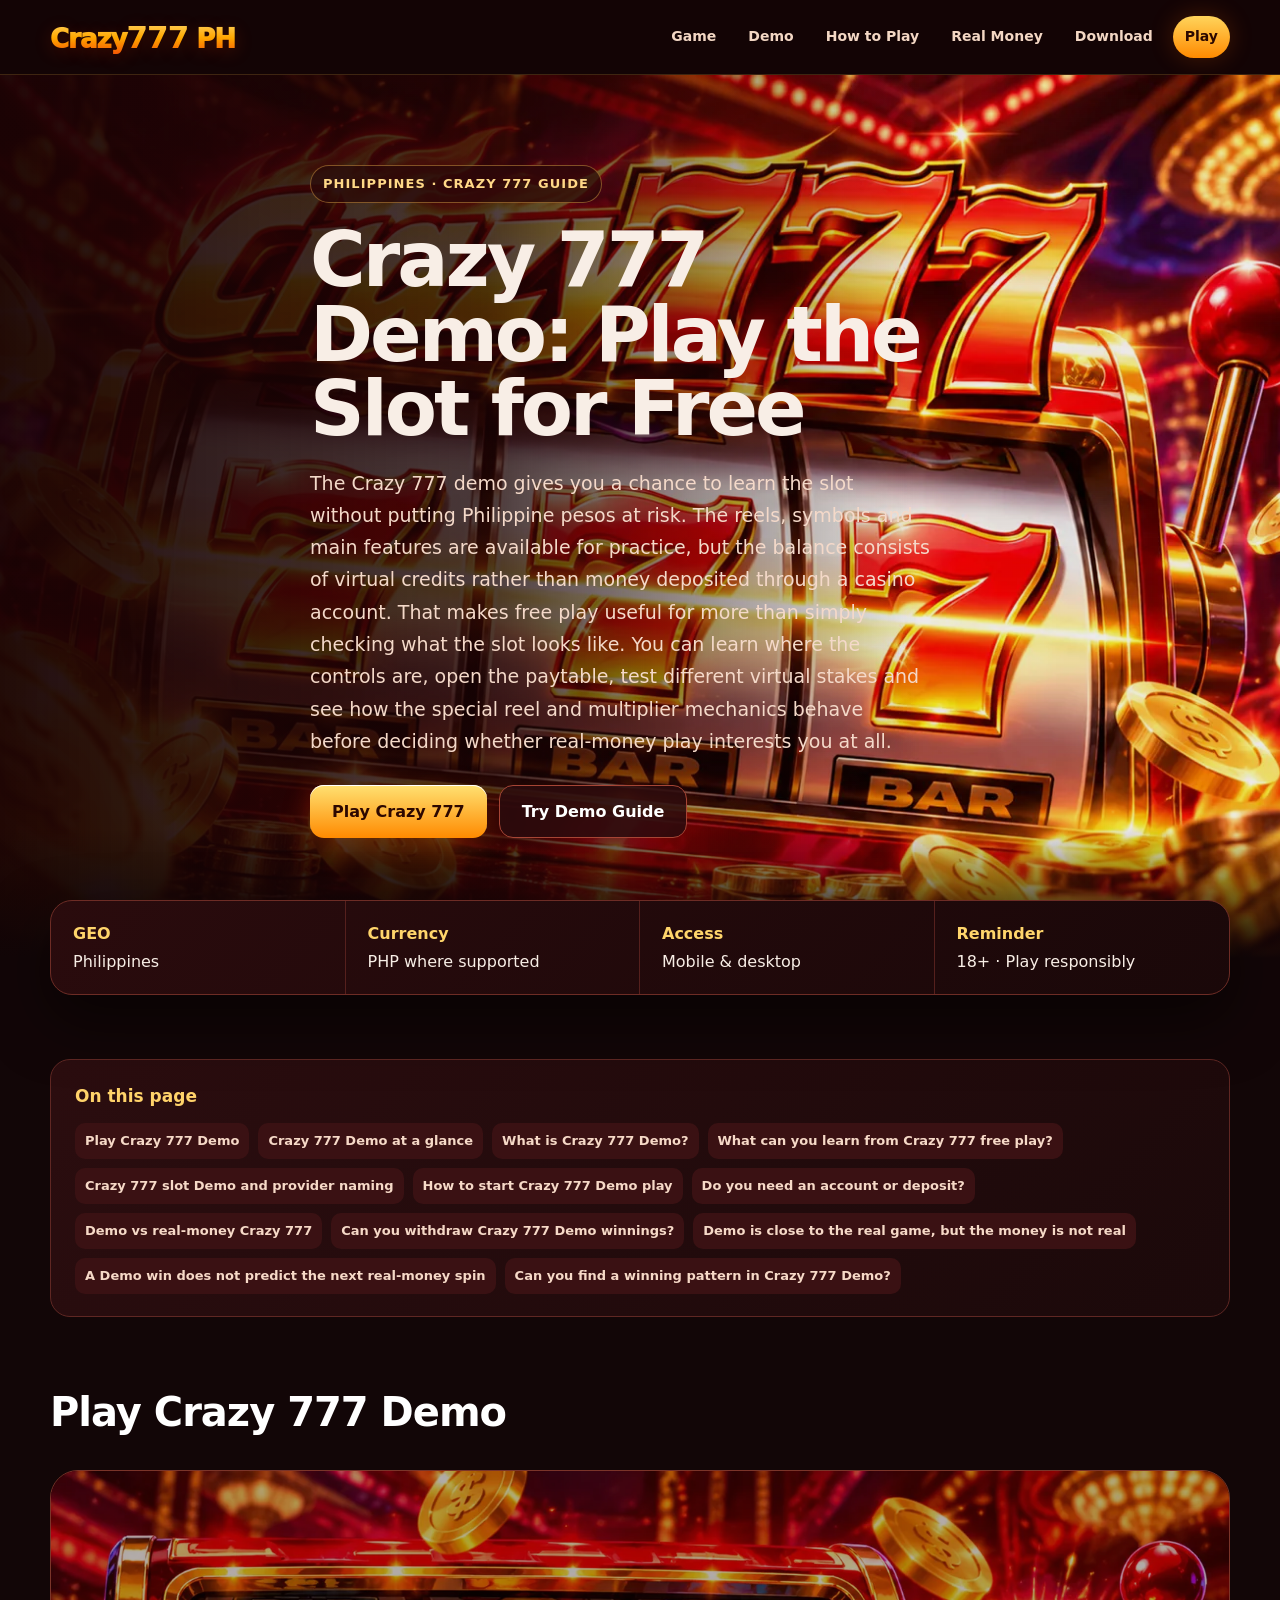
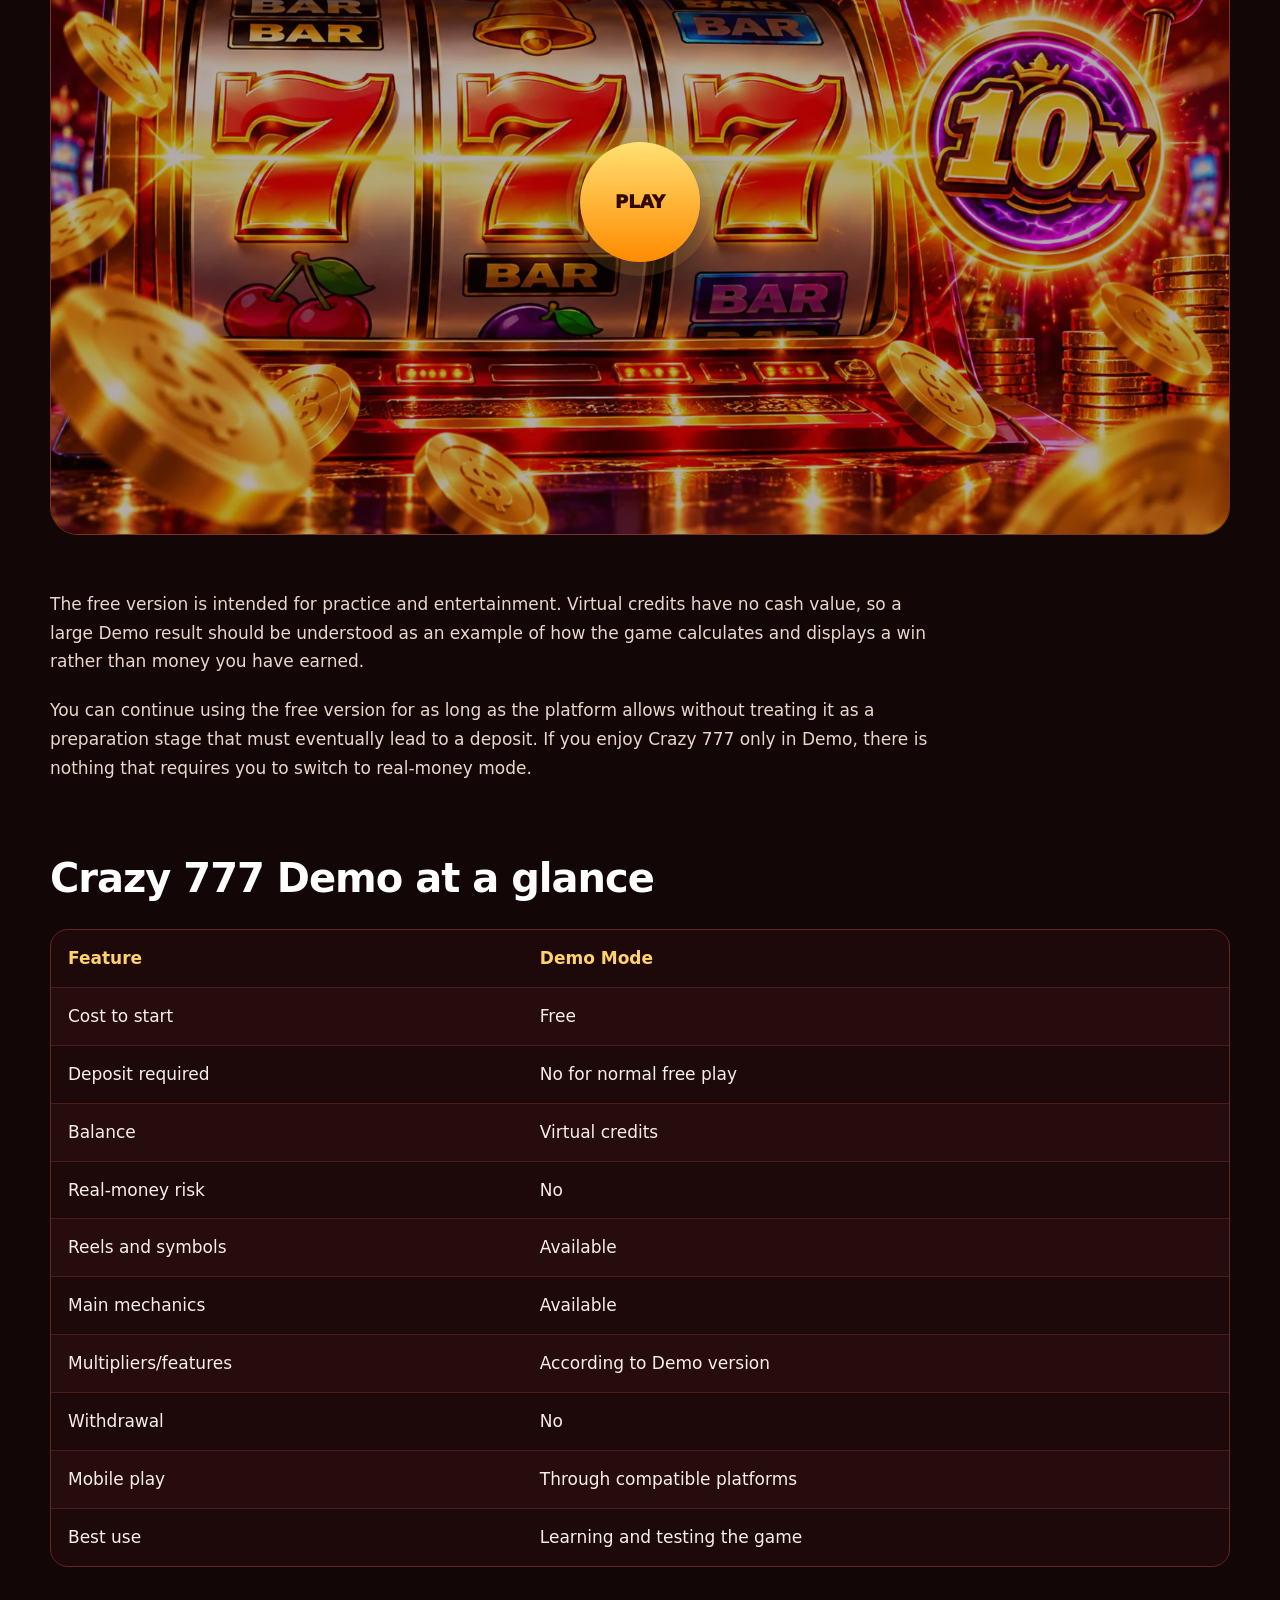
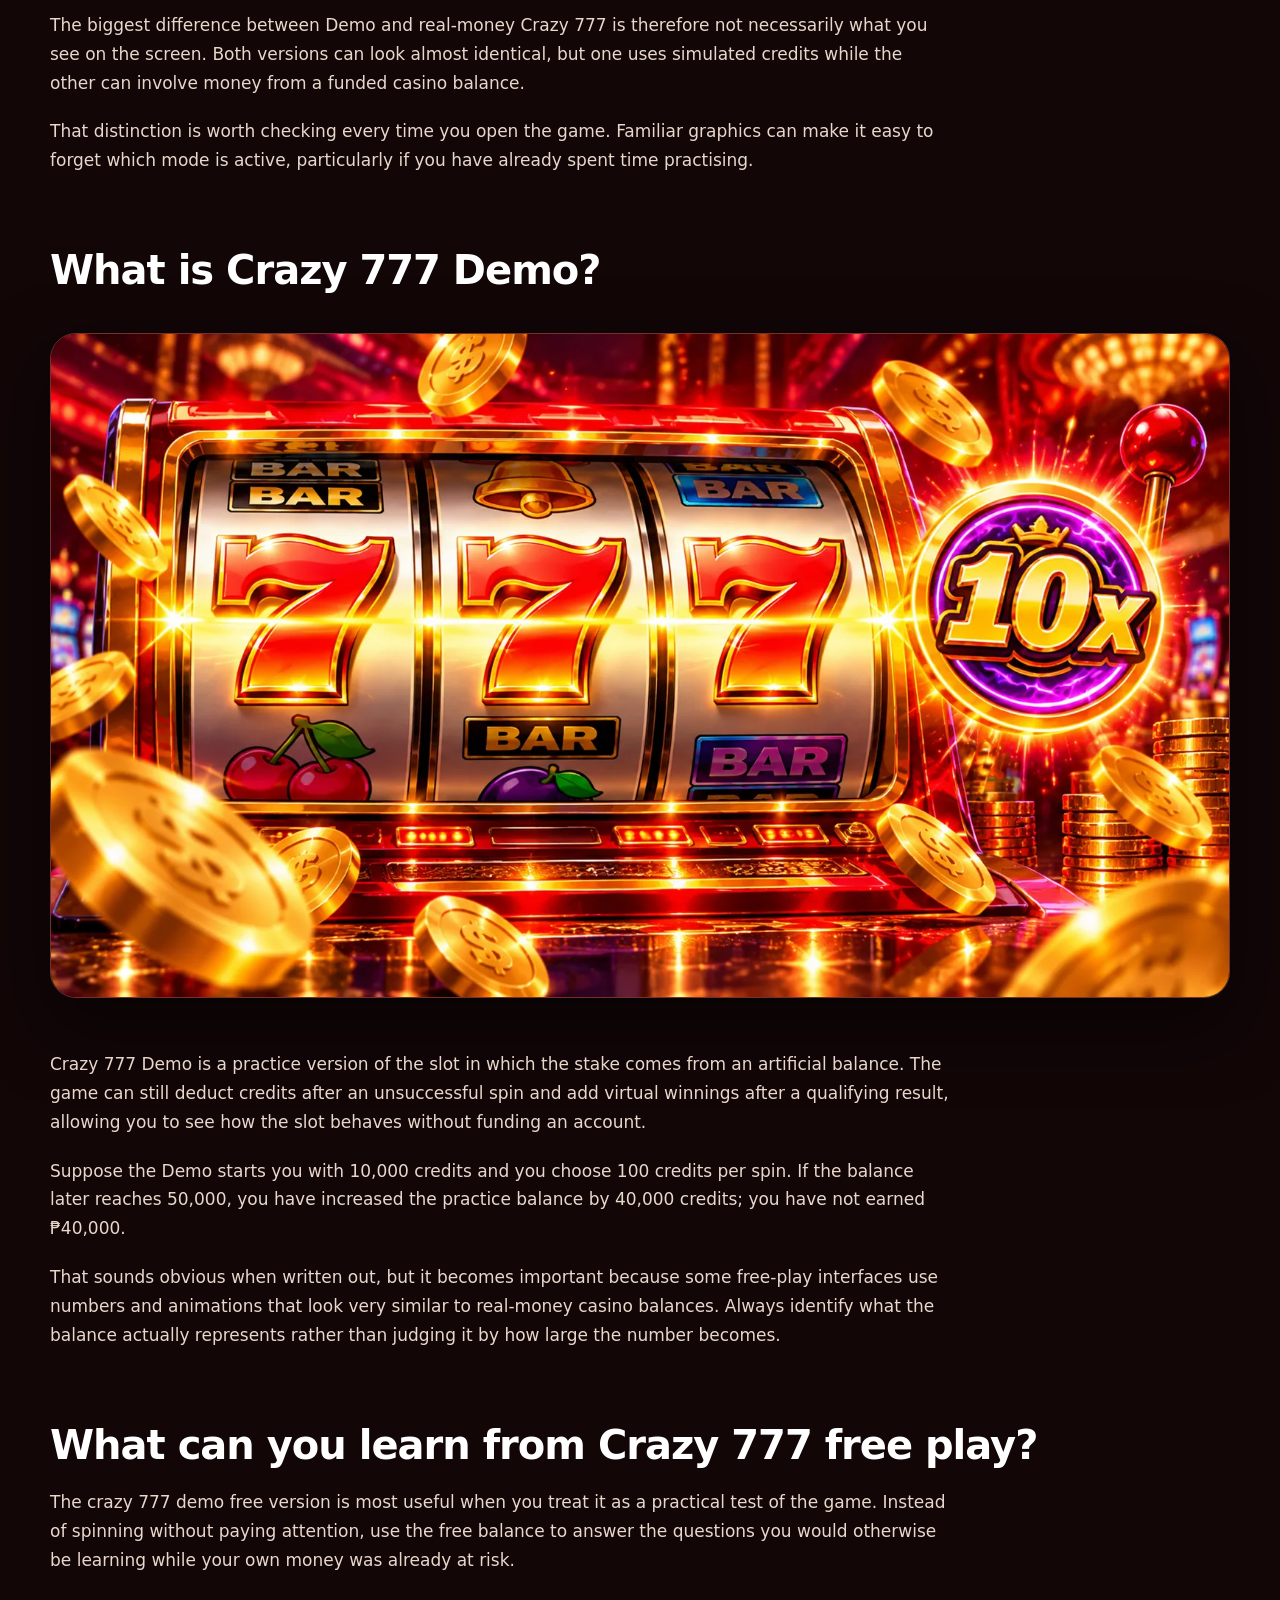
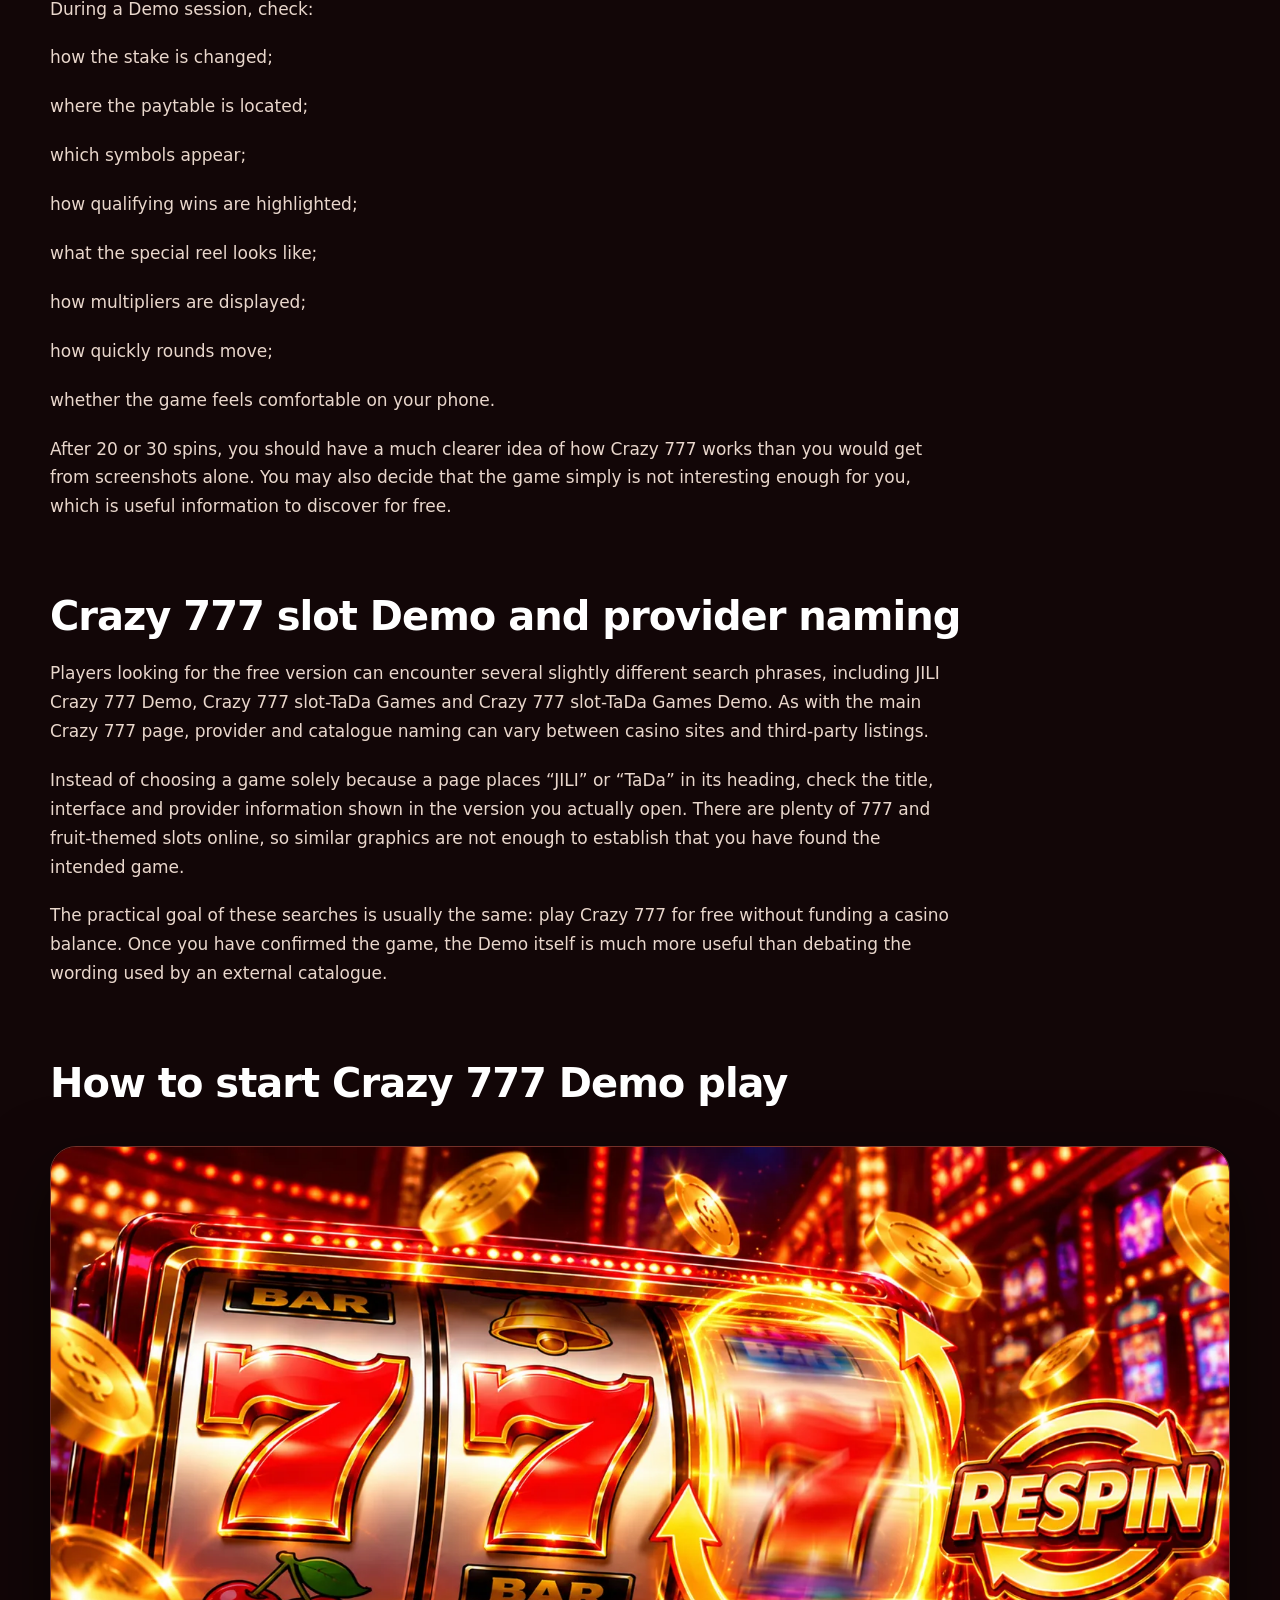
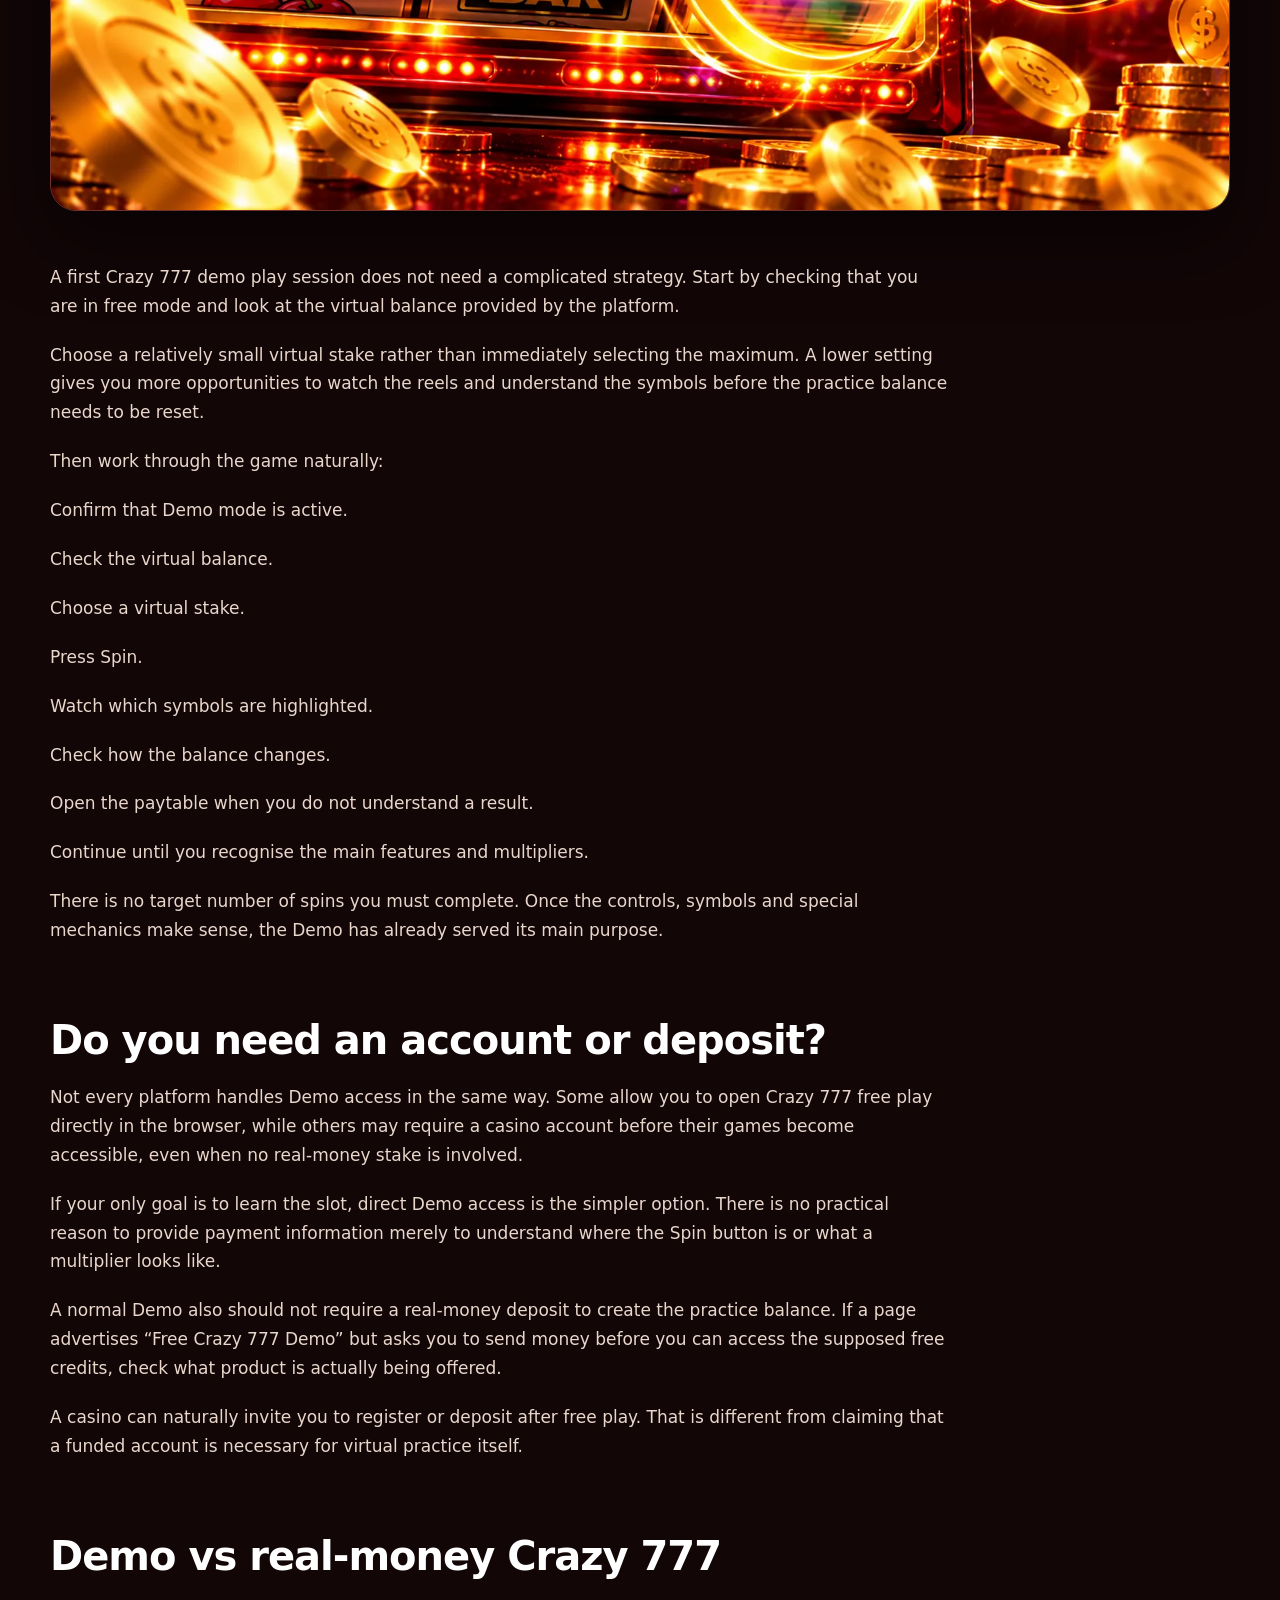
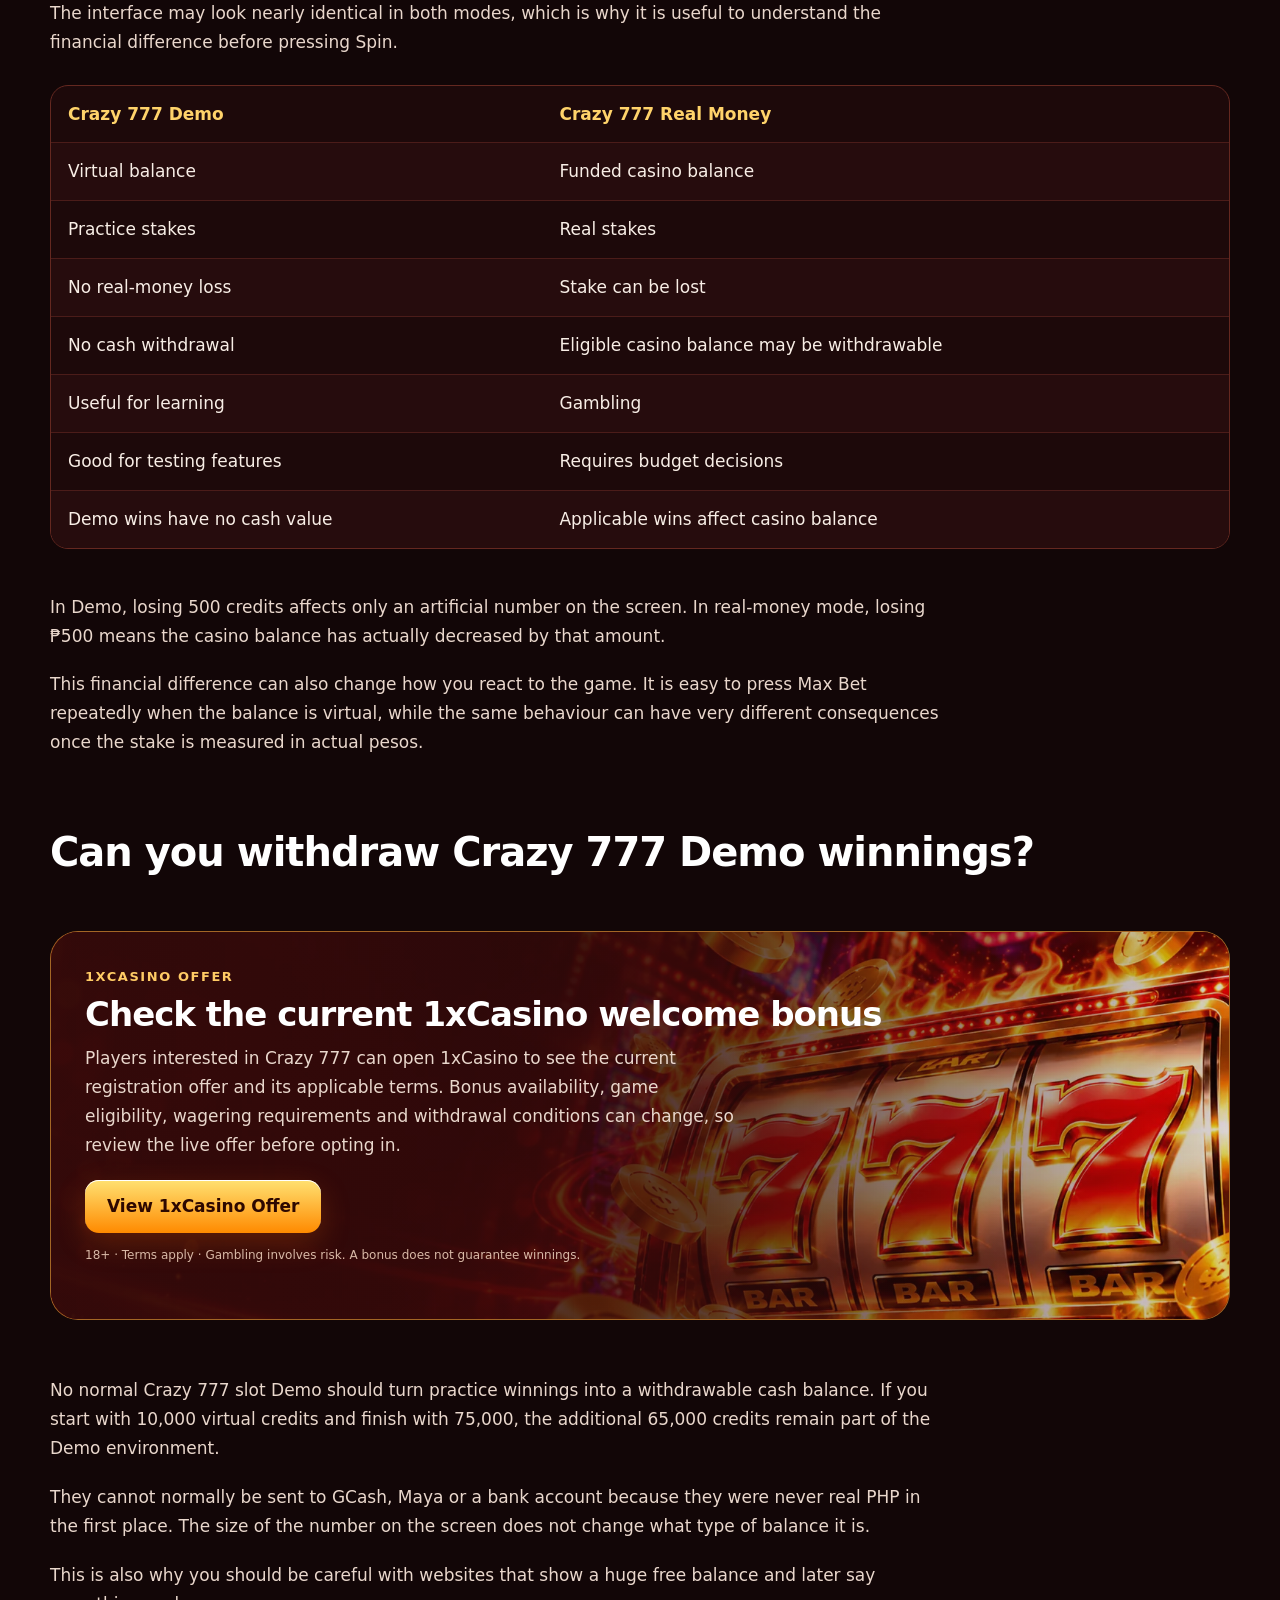
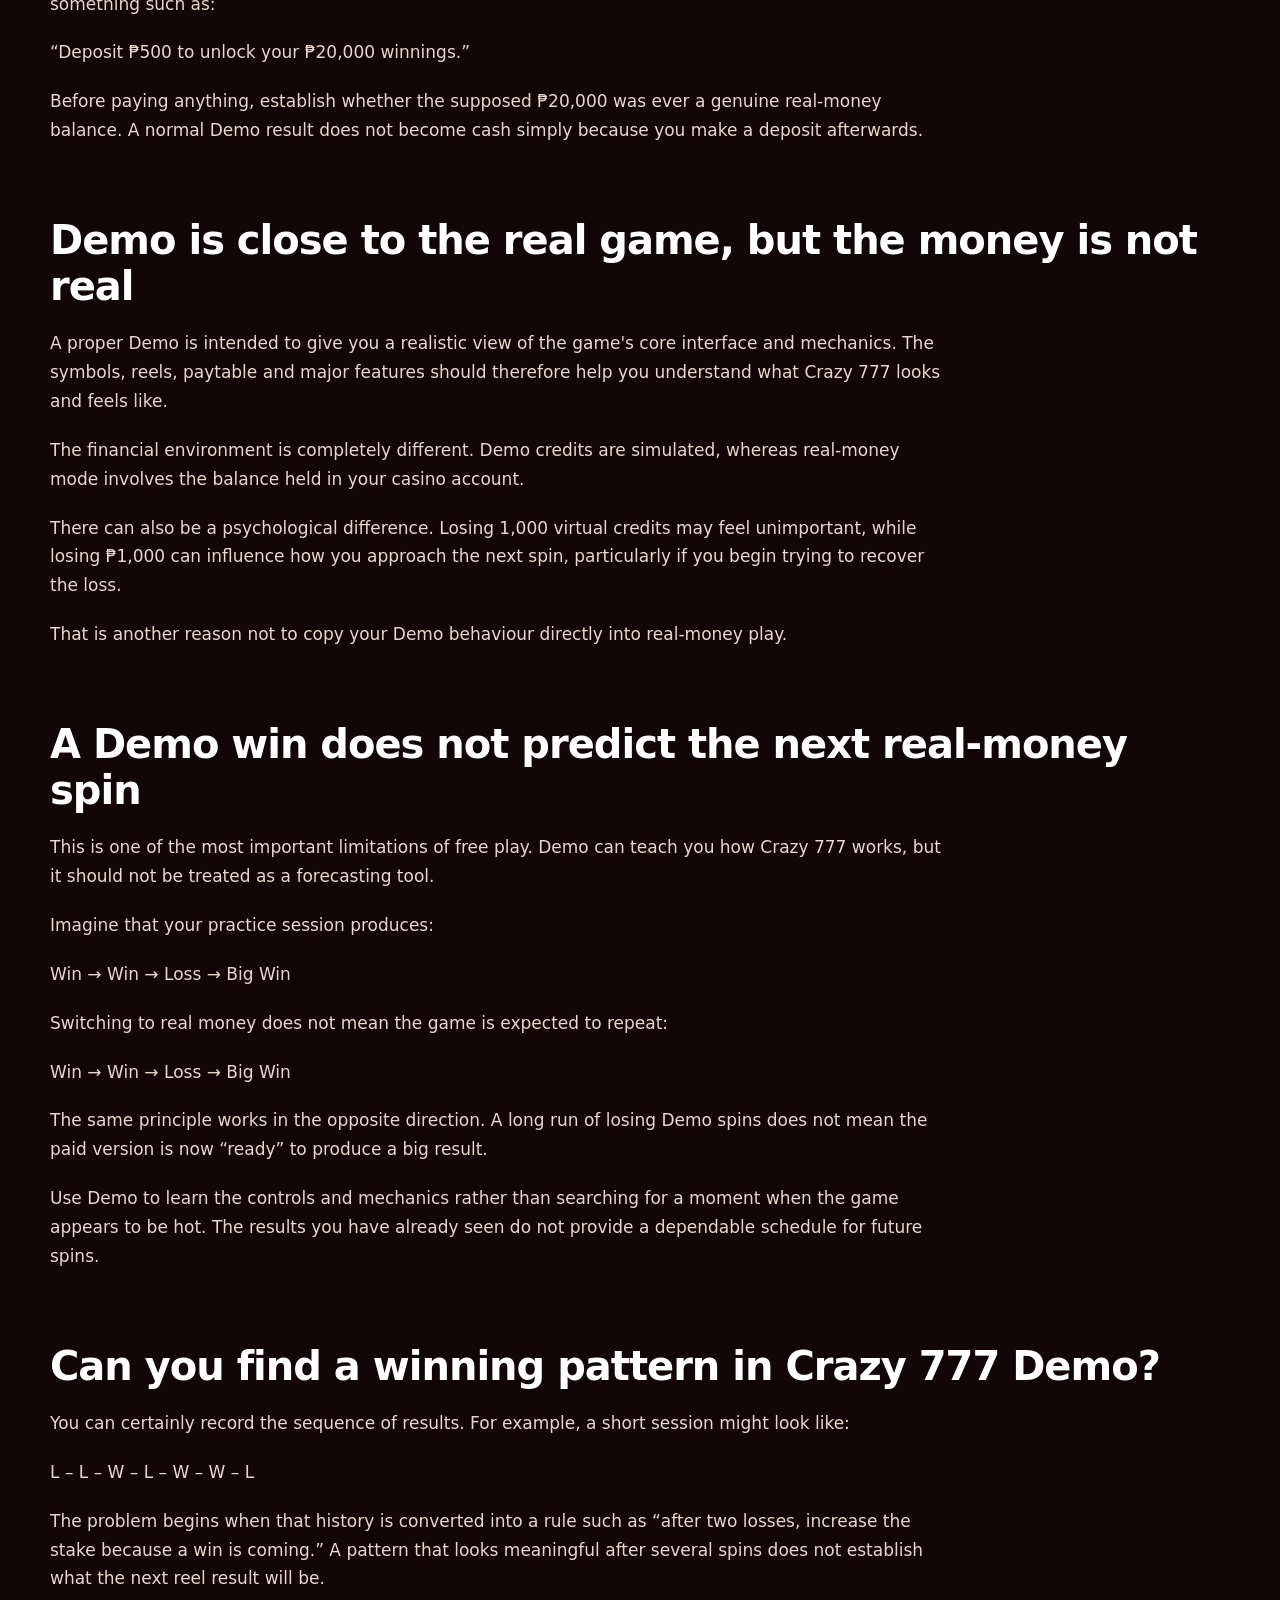
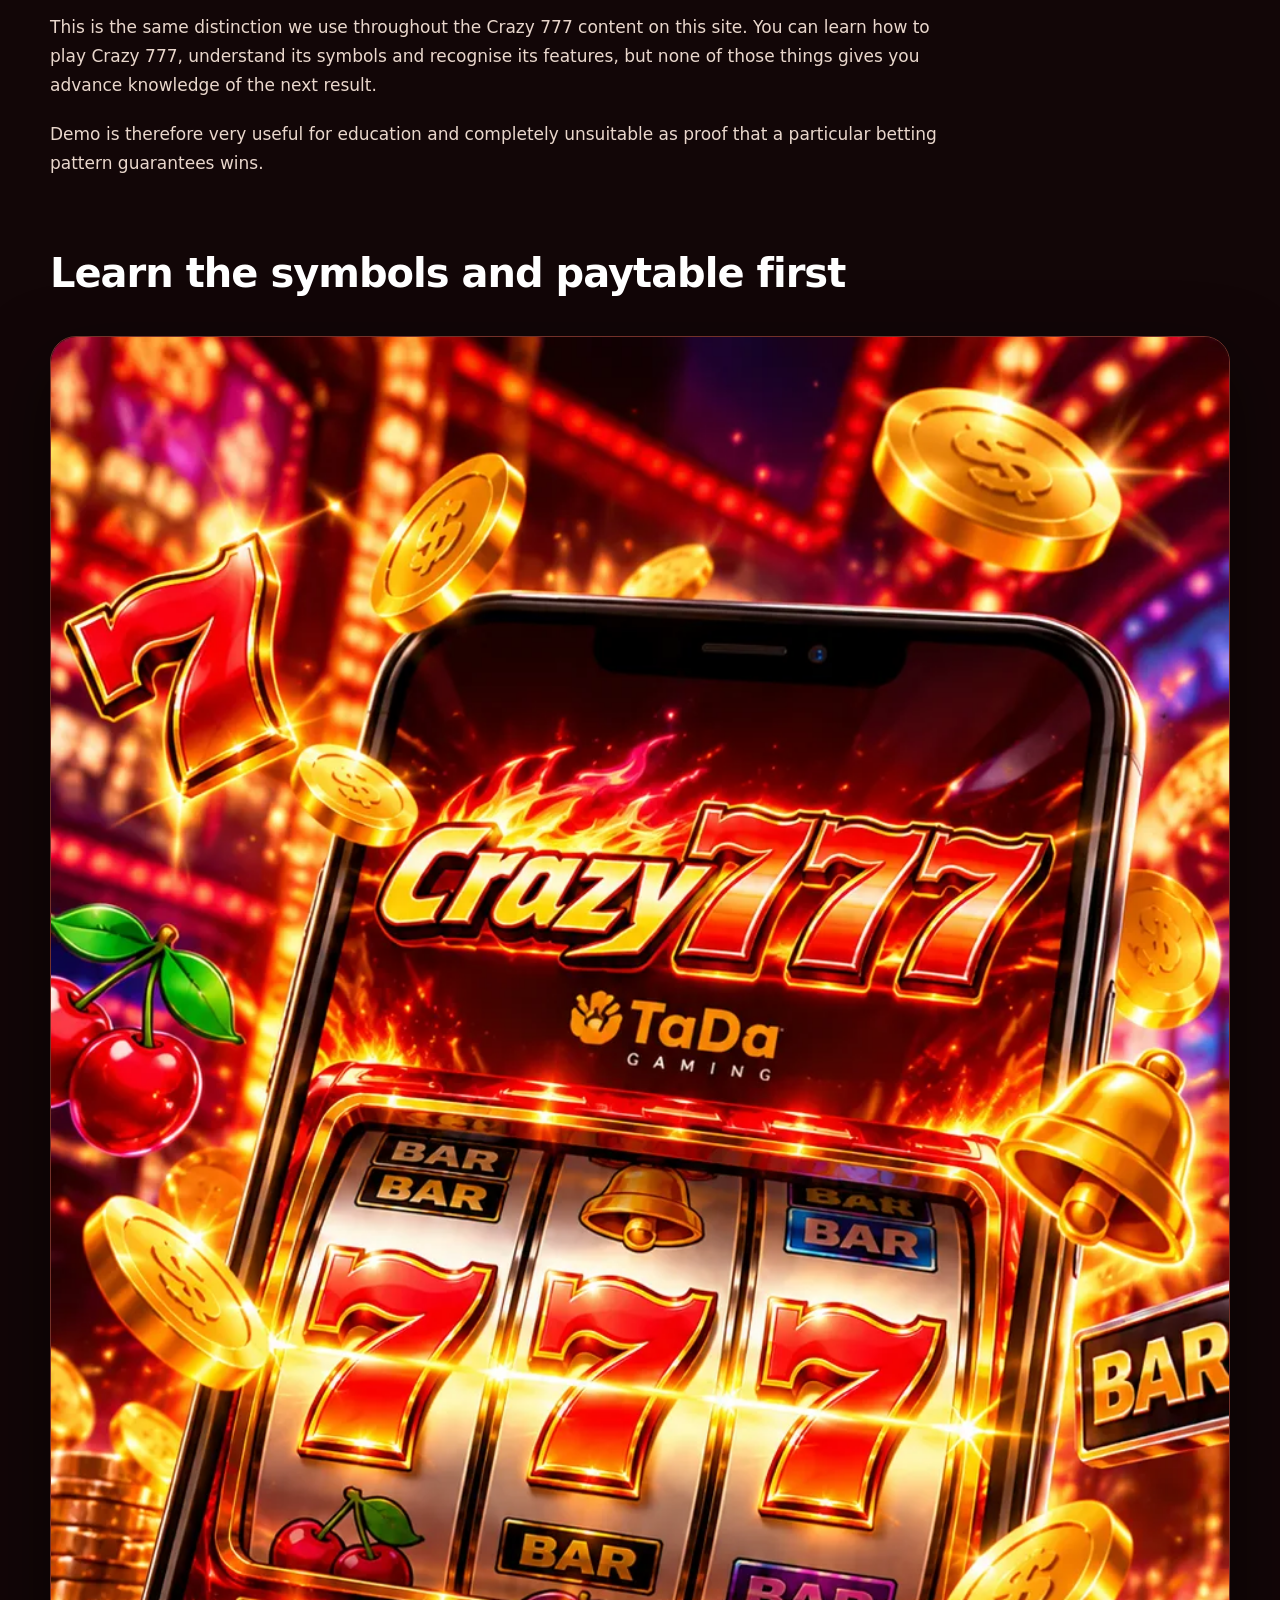
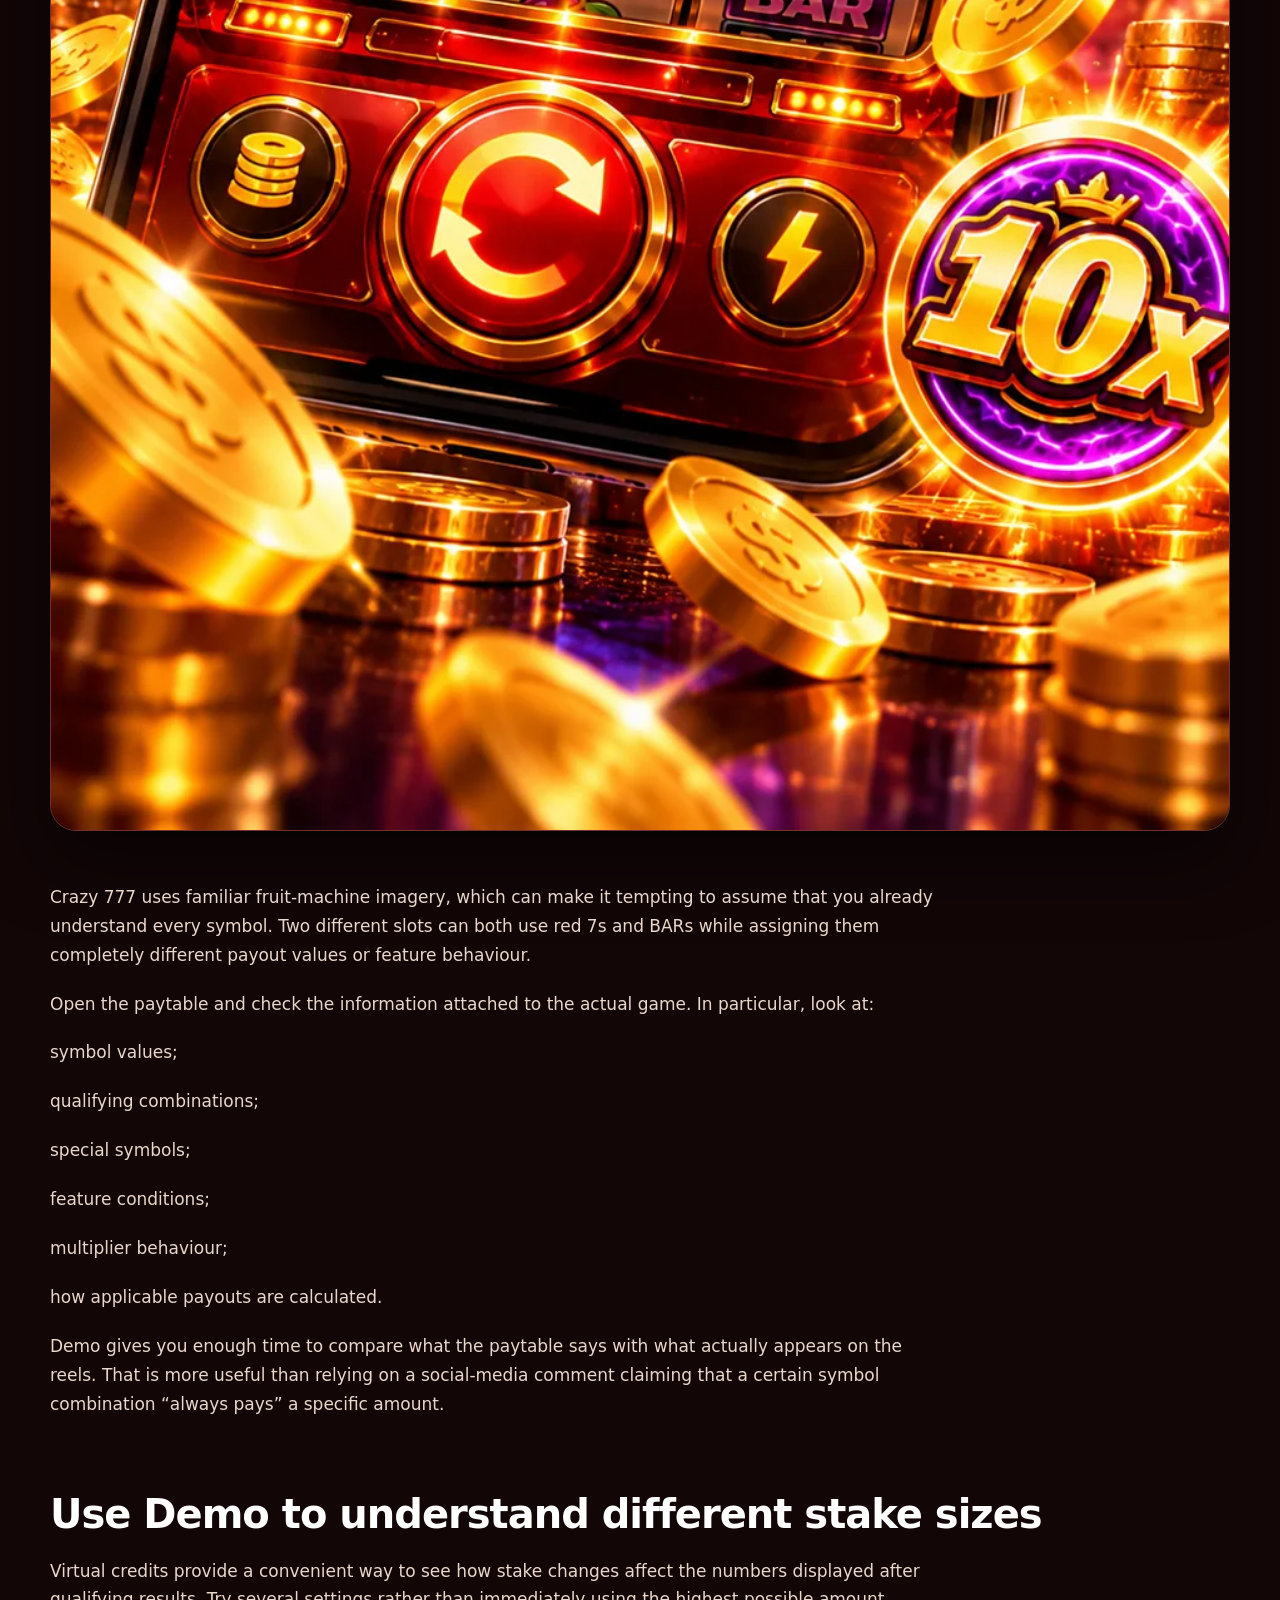
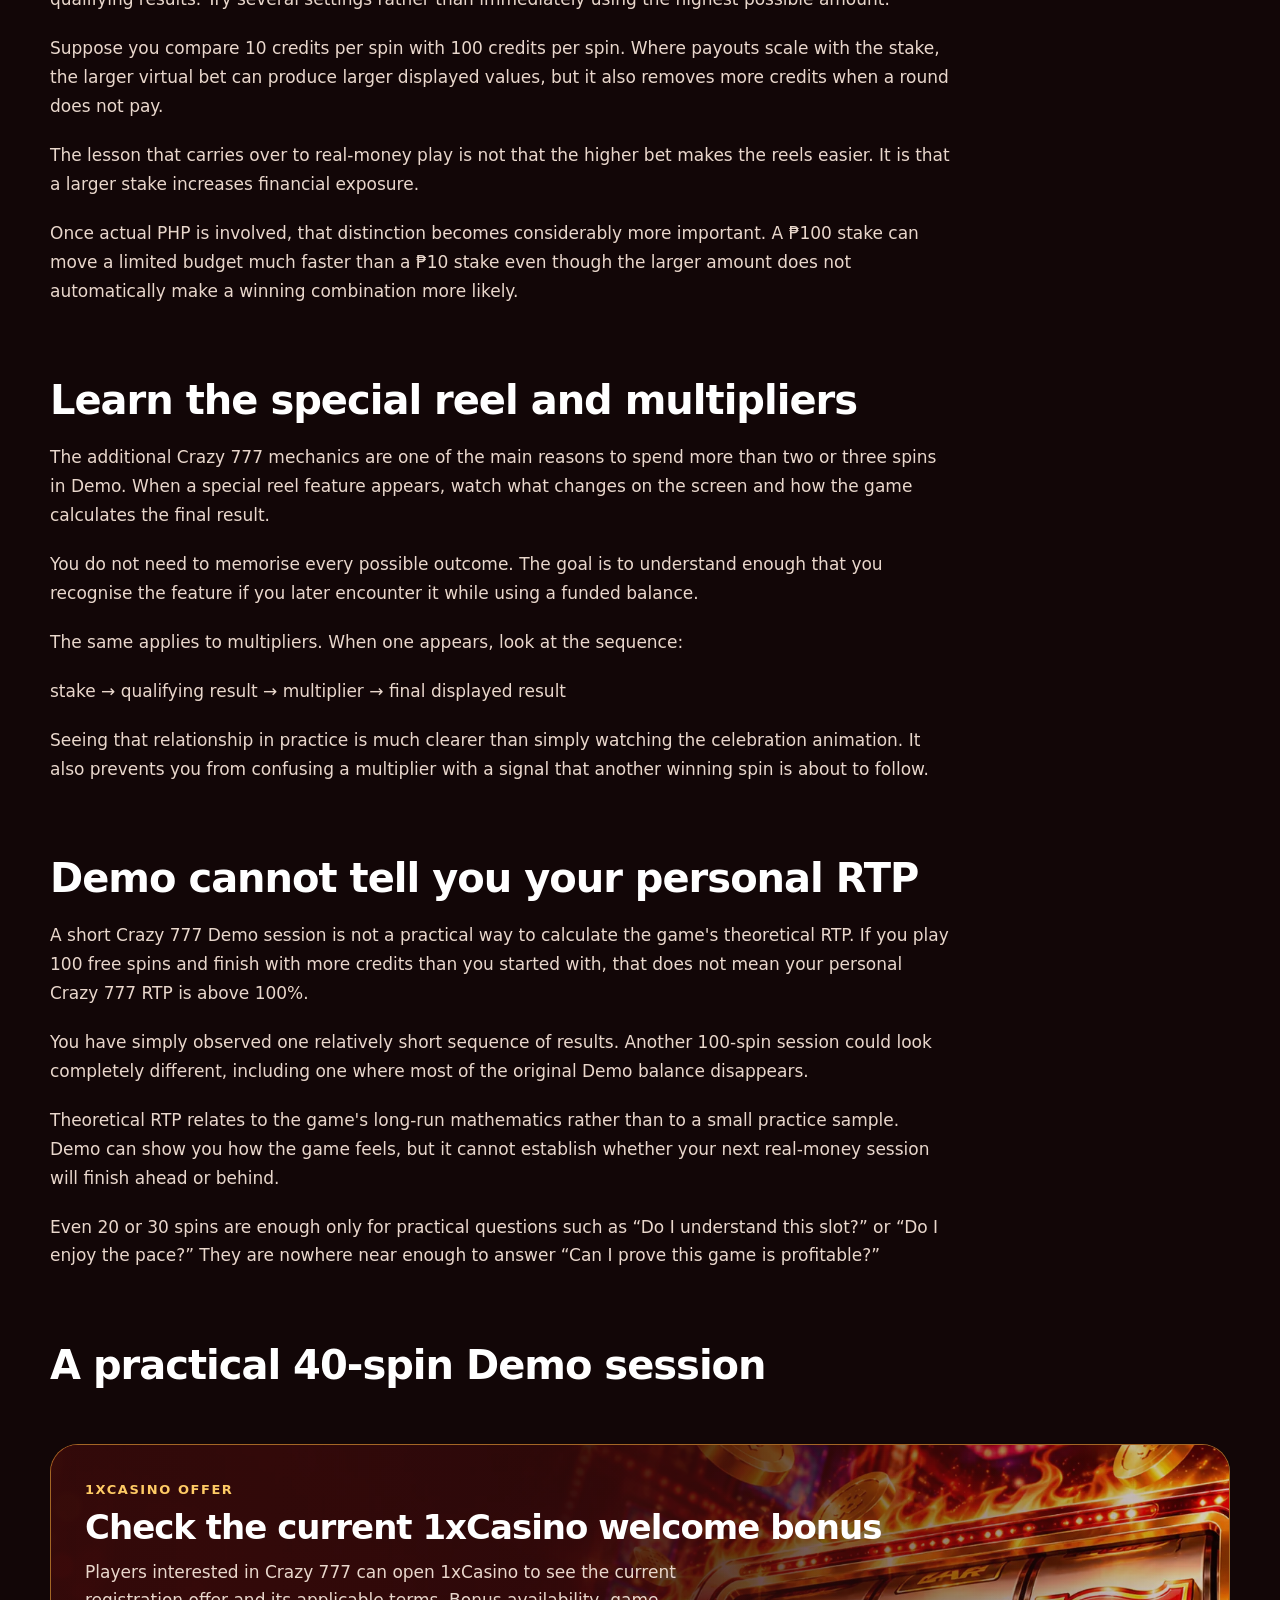
==== crazy-777-demo/index.html @ 71b4148b "Site initial" ====
<!doctype html><html lang="en-PH"><head><meta charset="utf-8"><meta name="viewport" content="width=device-width,initial-scale=1"><title>Crazy 777 Demo: Play Free Online in the Philippines</title><meta name="description" content="Play Crazy 777 Demo for free and learn the slot before using real money. Explore the reels, symbols, multipliers and TaDa/JILI gameplay with virtual credits."><meta name="robots" content="index,follow"><link rel="canonical" href="https://theredlightph.com/crazy-777-demo/"><meta name="google-site-verification" content="9KcBztLnrq-bq9x8eg5gqF-JtW9DkqV1aY1myWnVCpM"><meta property="og:type" content="article"><meta property="og:title" content="Crazy 777 Demo: Play Free Online in the Philippines"><meta property="og:description" content="Play Crazy 777 Demo for free and learn the slot before using real money. Explore the reels, symbols, multipliers and TaDa/JILI gameplay with virtual credits."><meta property="og:url" content="https://theredlightph.com/crazy-777-demo/"><meta property="og:image" content="https://theredlightph.com/assets/img/hero.webp"><meta name="twitter:card" content="summary_large_image"><meta name="twitter:title" content="Crazy 777 Demo: Play Free Online in the Philippines"><meta name="twitter:description" content="Play Crazy 777 Demo for free and learn the slot before using real money. Explore the reels, symbols, multipliers and TaDa/JILI gameplay with virtual credits."><link rel="icon" href="/favicon.ico"><link rel="stylesheet" href="/assets/css/style.css"><script type="application/ld+json">{"@context": "https://schema.org", "@graph": [{"@type": "WebSite", "name": "Crazy 777 PH", "url": "https://theredlightph.com/"}, {"@type": "Article", "headline": "Crazy 777 Demo: Play the Slot for Free", "description": "Play Crazy 777 Demo for free and learn the slot before using real money. Explore the reels, symbols, multipliers and TaDa/JILI gameplay with virtual credits.", "inLanguage": "en-PH", "mainEntityOfPage": "https://theredlightph.com/crazy-777-demo/"}, {"@type": "FAQPage", "mainEntity": [{"@type": "Question", "name": "What is Crazy 777 Demo?", "acceptedAnswer": {"@type": "Answer", "text": "Crazy 777 Demo is a free-play version of the slot that uses virtual credits instead of money from a funded casino balance. It allows you to learn the controls, symbols and features without risking PHP."}}, {"@type": "Question", "name": "Can I play Crazy 777 Demo free?", "acceptedAnswer": {"@type": "Answer", "text": "Yes, where a platform provides crazy 777 demo free mode. Normal Demo play uses virtual credits, so a real-money stake is not required."}}, {"@type": "Question", "name": "What is Crazy 777 slot Demo?", "acceptedAnswer": {"@type": "Answer", "text": "The crazy 777 slot demo recreates the slot experience using a practice balance. You can explore the reels, paytable, multipliers and other mechanics without using real money."}}, {"@type": "Question", "name": "How do I start Crazy 777 Demo play?", "acceptedAnswer": {"@type": "Answer", "text": "Open a supported Demo version, confirm that the balance is virtual and choose a stake before pressing Spin. Use the first rounds to understand the symbols and paytable rather than trying to identify a winning pattern."}}, {"@type": "Question", "name": "Is JILI Crazy 777 Demo free?", "acceptedAnswer": {"@type": "Answer", "text": "Players commonly use JILI Crazy 777 Demo when searching for a free version of the game. If the platform provides a normal Demo, it should use virtual credits rather than a funded casino balance."}}, {"@type": "Question", "name": "Is Crazy 777 a TaDa Games slot?", "acceptedAnswer": {"@type": "Answer", "text": "Crazy 777 appears in searches and catalogues using TaDa as well as JILI-related terminology. Check the provider information displayed in the actual game you open instead of relying solely on an external page title."}}, {"@type": "Question", "name": "Do I need to register for Crazy 777 Demo?", "acceptedAnswer": {"@type": "Answer", "text": "Not necessarily. Some platforms allow browser-based Demo play without registration, while others require an account before games can be opened."}}, {"@type": "Question", "name": "Do I need to deposit to play Crazy 777 Demo?", "acceptedAnswer": {"@type": "Answer", "text": "A normal free Demo should not require a real-money deposit. If a site requires payment before providing supposed practice credits, check what it is actually offering."}}, {"@type": "Question", "name": "Can I play Crazy 777 for free?", "acceptedAnswer": {"@type": "Answer", "text": "Yes, where Demo is available. The free version uses virtual credits rather than PHP from a funded casino account."}}, {"@type": "Question", "name": "Can I withdraw Crazy 777 Demo winnings?", "acceptedAnswer": {"@type": "Answer", "text": "No. Standard Demo winnings have no real cash value, so increasing the virtual balance does not create money that can normally be withdrawn."}}, {"@type": "Question", "name": "Can Demo credits be converted to pesos?", "acceptedAnswer": {"@type": "Answer", "text": "No normal Demo balance should be treated as PHP. Making a later deposit does not automatically convert earlier practice winnings into real money."}}, {"@type": "Question", "name": "Is Crazy 777 Demo the same as the real game?", "acceptedAnswer": {"@type": "Answer", "text": "A proper Demo is intended to reproduce the core gameplay and features for practice. The important difference is that its balance is virtual, whereas real-money mode uses funds from a casino account."}}, {"@type": "Question", "name": "Does Crazy 777 Demo predict real-money results?", "acceptedAnswer": {"@type": "Answer", "text": "No. A sequence of wins and losses during free play does not guarantee that the same sequence will appear after switching to real money."}}, {"@type": "Question", "name": "Should I switch after a big Demo win?", "acceptedAnswer": {"@type": "Answer", "text": "A large practice win is not evidence that the game is currently “hot”. Use it to understand how the game displays a strong result rather than as a signal telling you when to deposit."}}, {"@type": "Question", "name": "Can I find a Crazy 777 winning pattern in Demo?", "acceptedAnswer": {"@type": "Answer", "text": "You can record previous outcomes, but a short sequence does not reliably reveal what the next spin will produce. Demo is useful for learning mechanics, not predicting future results."}}, {"@type": "Question", "name": "Can I test Crazy 777 multipliers in Demo?", "acceptedAnswer": {"@type": "Answer", "text": "Yes. Demo is a good place to see how multiplier mechanics appear and how they affect applicable virtual results without financial pressure."}}, {"@type": "Question", "name": "Does a higher Demo stake win more often?", "acceptedAnswer": {"@type": "Answer", "text": "A higher virtual stake can change the size of applicable displayed payouts, but it should not automatically be interpreted as increasing the probability of a winning spin."}}, {"@type": "Question", "name": "Can I calculate Crazy 777 RTP from Demo?", "acceptedAnswer": {"@type": "Answer", "text": "A short personal Demo session is not enough to establish the theoretical long-run RTP. Finishing ahead or behind after a small number of spins describes that particular practice session rather than the game's long-term mathematics."}}, {"@type": "Question", "name": "Can I play Crazy 777 Demo on Android?", "acceptedAnswer": {"@type": "Answer", "text": "Yes, where a compatible platform provides mobile browser access. A separate APK may not be necessary."}}, {"@type": "Question", "name": "Can I play Crazy 777 Demo on iPhone?", "acceptedAnswer": {"@type": "Answer", "text": "Yes, through a compatible browser-based platform where the Demo is available. Android APK files are not required for iPhone play."}}, {"@type": "Question", "name": "Do I need to download Crazy 777 Demo?", "acceptedAnswer": {"@type": "Answer", "text": "Not necessarily. Browser-based free play can provide access without installing a separate application."}}, {"@type": "Question", "name": "Is Crazy 777 unlimited money APK the same as Demo?", "acceptedAnswer": {"@type": "Answer", "text": "No. A modified APK is a separate third-party product, while Demo is simply practice gameplay using virtual credits. A very large artificial balance should not be confused with withdrawable money."}}, {"@type": "Question", "name": "Is Crazy 777 Demo available in the Philippines?", "acceptedAnswer": {"@type": "Answer", "text": "Availability depends on the platform carrying the game. Demo itself does not require a PHP stake because its balance is virtual."}}, {"@type": "Question", "name": "Can I use GCash or Maya in Crazy 777 Demo?", "acceptedAnswer": {"@type": "Answer", "text": "Normal Demo play does not need GCash or Maya because no real-money deposit is required. Those payment methods become relevant only if you separately choose to fund a casino account."}}, {"@type": "Question", "name": "Is Crazy 777 Demo good for beginners?", "acceptedAnswer": {"@type": "Answer", "text": "Yes. Beginners can learn the controls, paytable, symbols and features without paying for mistakes, while experienced slot players can use it to understand mechanics specific to Crazy 777."}}, {"@type": "Question", "name": "What should I learn before switching to real money?", "acceptedAnswer": {"@type": "Answer", "text": "Make sure you understand the controls, stake settings, paytable, symbols and special features first. If you later choose real-money play, separately check your PHP budget, casino conditions, payment methods and any bonus rules."}}]}]}</script></head><body><header class="site-header"><div class="wrap head"><a class="brand" href="/crazy-777/">Crazy<b>777</b> PH</a><button class="burger" aria-label="Open menu">☰</button><nav class="nav"><a href="/crazy-777/">Game</a><a href="/crazy-777-demo/">Demo</a><a href="/how-to-play-crazy-777/">How to Play</a><a href="/crazy-777-real-money/">Real Money</a><a href="/crazy-777-download/">Download</a><a class="play-top" href="/play/">Play</a></nav></div></header><section class="hero"><div class="wrap hero-in"><span class="eyebrow">Philippines · Crazy 777 Guide</span><h1>Crazy 777 Demo: Play the Slot for Free</h1><p>The Crazy 777 demo gives you a chance to learn the slot without putting Philippine pesos at risk. The reels, symbols and main features are available for practice, but the balance consists of virtual credits rather than money deposited through a casino account. That makes free play useful for more than simply checking what the slot looks like. You can learn where the controls are, open the paytable, test different virtual stakes and see how the special reel and multiplier mechanics behave before deciding whether real-money play interests you at all.</p><div class="hero-actions"><a class="btn btn-main" href="/play/" rel="nofollow sponsored">Play Crazy 777</a><a class="btn btn-ghost" href="/crazy-777-demo/">Try Demo Guide</a></div></div></section><div class="trustbar"><div class="wrap trustgrid"><div><b>GEO</b>Philippines</div><div><b>Currency</b>PHP where supported</div><div><b>Access</b>Mobile & desktop</div><div><b>Reminder</b>18+ · Play responsibly</div></div></div><main class="main"><article class="wrap content"><aside class="toc"><strong>On this page</strong><div class="toc-links"><a href="#play-crazy-777-demo">Play Crazy 777 Demo</a><a href="#crazy-777-demo-at-a-glance">Crazy 777 Demo at a glance</a><a href="#what-is-crazy-777-demo">What is Crazy 777 Demo?</a><a href="#what-can-you-learn-from-crazy-777-free-play">What can you learn from Crazy 777 free play?</a><a href="#crazy-777-slot-demo-and-provider-naming">Crazy 777 slot Demo and provider naming</a><a href="#how-to-start-crazy-777-demo-play">How to start Crazy 777 Demo play</a><a href="#do-you-need-an-account-or-deposit">Do you need an account or deposit?</a><a href="#demo-vs-real-money-crazy-777">Demo vs real-money Crazy 777</a><a href="#can-you-withdraw-crazy-777-demo-winnings">Can you withdraw Crazy 777 Demo winnings?</a><a href="#demo-is-close-to-the-real-game-but-the-money-is-not-real">Demo is close to the real game, but the money is not real</a><a href="#a-demo-win-does-not-predict-the-next-real-money-spin">A Demo win does not predict the next real-money spin</a><a href="#can-you-find-a-winning-pattern-in-crazy-777-demo">Can you find a winning pattern in Crazy 777 Demo?</a></div></aside><h2 id="play-crazy-777-demo">Play Crazy 777 Demo</h2><div class="demo-panel"><img src="/assets/img/gameplay.webp" alt="Crazy 777 demo-style game preview" loading="lazy"><div class="demo-overlay"><a class="demo-play" href="/play/" rel="nofollow sponsored">PLAY</a></div></div><p>The free version is intended for practice and entertainment. Virtual credits have no cash value, so a large Demo result should be understood as an example of how the game calculates and displays a win rather than money you have earned.</p><p>You can continue using the free version for as long as the platform allows without treating it as a preparation stage that must eventually lead to a deposit. If you enjoy Crazy 777 only in Demo, there is nothing that requires you to switch to real-money mode.</p><h2 id="crazy-777-demo-at-a-glance">Crazy 777 Demo at a glance</h2><div class="table-wrap"><table><tr><th>Feature</th><th>Demo Mode</th></tr><tr><td>Cost to start</td><td>Free</td></tr><tr><td>Deposit required</td><td>No for normal free play</td></tr><tr><td>Balance</td><td>Virtual credits</td></tr><tr><td>Real-money risk</td><td>No</td></tr><tr><td>Reels and symbols</td><td>Available</td></tr><tr><td>Main mechanics</td><td>Available</td></tr><tr><td>Multipliers/features</td><td>According to Demo version</td></tr><tr><td>Withdrawal</td><td>No</td></tr><tr><td>Mobile play</td><td>Through compatible platforms</td></tr><tr><td>Best use</td><td>Learning and testing the game</td></tr></table></div><p>The biggest difference between Demo and real-money Crazy 777 is therefore not necessarily what you see on the screen. Both versions can look almost identical, but one uses simulated credits while the other can involve money from a funded casino balance.</p><p>That distinction is worth checking every time you open the game. Familiar graphics can make it easy to forget which mode is active, particularly if you have already spent time practising.</p><h2 id="what-is-crazy-777-demo">What is Crazy 777 Demo?</h2><figure class="visual"><img src="/assets/img/gameplay.webp" alt="Crazy 777 slot gameplay with classic red 7 symbols" loading="lazy"></figure><p>Crazy 777 Demo is a practice version of the slot in which the stake comes from an artificial balance. The game can still deduct credits after an unsuccessful spin and add virtual winnings after a qualifying result, allowing you to see how the slot behaves without funding an account.</p><p>Suppose the Demo starts you with 10,000 credits and you choose 100 credits per spin. If the balance later reaches 50,000, you have increased the practice balance by 40,000 credits; you have not earned ₱40,000.</p><p>That sounds obvious when written out, but it becomes important because some free-play interfaces use numbers and animations that look very similar to real-money casino balances. Always identify what the balance actually represents rather than judging it by how large the number becomes.</p><h2 id="what-can-you-learn-from-crazy-777-free-play">What can you learn from Crazy 777 free play?</h2><p>The crazy 777 demo free version is most useful when you treat it as a practical test of the game. Instead of spinning without paying attention, use the free balance to answer the questions you would otherwise be learning while your own money was already at risk.</p><p>During a Demo session, check:</p><p>how the stake is changed;</p><p>where the paytable is located;</p><p>which symbols appear;</p><p>how qualifying wins are highlighted;</p><p>what the special reel looks like;</p><p>how multipliers are displayed;</p><p>how quickly rounds move;</p><p>whether the game feels comfortable on your phone.</p><p>After 20 or 30 spins, you should have a much clearer idea of how Crazy 777 works than you would get from screenshots alone. You may also decide that the game simply is not interesting enough for you, which is useful information to discover for free.</p><h2 id="crazy-777-slot-demo-and-provider-naming">Crazy 777 slot Demo and provider naming</h2><p>Players looking for the free version can encounter several slightly different search phrases, including JILI Crazy 777 Demo, Crazy 777 slot-TaDa Games and Crazy 777 slot-TaDa Games Demo. As with the main Crazy 777 page, provider and catalogue naming can vary between casino sites and third-party listings.</p><p>Instead of choosing a game solely because a page places “JILI” or “TaDa” in its heading, check the title, interface and provider information shown in the version you actually open. There are plenty of 777 and fruit-themed slots online, so similar graphics are not enough to establish that you have found the intended game.</p><p>The practical goal of these searches is usually the same: play Crazy 777 for free without funding a casino balance. Once you have confirmed the game, the Demo itself is much more useful than debating the wording used by an external catalogue.</p><h2 id="how-to-start-crazy-777-demo-play">How to start Crazy 777 Demo play</h2><figure class="visual"><img src="/assets/img/respin.webp" alt="Crazy 777 special reel and respin feature" loading="lazy"></figure><p>A first Crazy 777 demo play session does not need a complicated strategy. Start by checking that you are in free mode and look at the virtual balance provided by the platform.</p><p>Choose a relatively small virtual stake rather than immediately selecting the maximum. A lower setting gives you more opportunities to watch the reels and understand the symbols before the practice balance needs to be reset.</p><p>Then work through the game naturally:</p><p>Confirm that Demo mode is active.</p><p>Check the virtual balance.</p><p>Choose a virtual stake.</p><p>Press Spin.</p><p>Watch which symbols are highlighted.</p><p>Check how the balance changes.</p><p>Open the paytable when you do not understand a result.</p><p>Continue until you recognise the main features and multipliers.</p><p>There is no target number of spins you must complete. Once the controls, symbols and special mechanics make sense, the Demo has already served its main purpose.</p><h2 id="do-you-need-an-account-or-deposit">Do you need an account or deposit?</h2><p>Not every platform handles Demo access in the same way. Some allow you to open Crazy 777 free play directly in the browser, while others may require a casino account before their games become accessible, even when no real-money stake is involved.</p><p>If your only goal is to learn the slot, direct Demo access is the simpler option. There is no practical reason to provide payment information merely to understand where the Spin button is or what a multiplier looks like.</p><p>A normal Demo also should not require a real-money deposit to create the practice balance. If a page advertises “Free Crazy 777 Demo” but asks you to send money before you can access the supposed free credits, check what product is actually being offered.</p><p>A casino can naturally invite you to register or deposit after free play. That is different from claiming that a funded account is necessary for virtual practice itself.</p><h2 id="demo-vs-real-money-crazy-777">Demo vs real-money Crazy 777</h2><p>The interface may look nearly identical in both modes, which is why it is useful to understand the financial difference before pressing Spin.</p><div class="table-wrap"><table><tr><th>Crazy 777 Demo</th><th>Crazy 777 Real Money</th></tr><tr><td>Virtual balance</td><td>Funded casino balance</td></tr><tr><td>Practice stakes</td><td>Real stakes</td></tr><tr><td>No real-money loss</td><td>Stake can be lost</td></tr><tr><td>No cash withdrawal</td><td>Eligible casino balance may be withdrawable</td></tr><tr><td>Useful for learning</td><td>Gambling</td></tr><tr><td>Good for testing features</td><td>Requires budget decisions</td></tr><tr><td>Demo wins have no cash value</td><td>Applicable wins affect casino balance</td></tr></table></div><p>In Demo, losing 500 credits affects only an artificial number on the screen. In real-money mode, losing ₱500 means the casino balance has actually decreased by that amount.</p><p>This financial difference can also change how you react to the game. It is easy to press Max Bet repeatedly when the balance is virtual, while the same behaviour can have very different consequences once the stake is measured in actual pesos.</p><h2 id="can-you-withdraw-crazy-777-demo-winnings">Can you withdraw Crazy 777 Demo winnings?</h2><section class="bonus"><div class="bonus-kicker">1xCasino offer</div><h2>Check the current 1xCasino welcome bonus</h2><p>Players interested in Crazy 777 can open 1xCasino to see the current registration offer and its applicable terms. Bonus availability, game eligibility, wagering requirements and withdrawal conditions can change, so review the live offer before opting in.</p><a class="btn btn-main" href="/play/" rel="nofollow sponsored">View 1xCasino Offer</a><p class="bonus-note">18+ · Terms apply · Gambling involves risk. A bonus does not guarantee winnings.</p></section><p>No normal Crazy 777 slot Demo should turn practice winnings into a withdrawable cash balance. If you start with 10,000 virtual credits and finish with 75,000, the additional 65,000 credits remain part of the Demo environment.</p><p>They cannot normally be sent to GCash, Maya or a bank account because they were never real PHP in the first place. The size of the number on the screen does not change what type of balance it is.</p><p>This is also why you should be careful with websites that show a huge free balance and later say something such as:</p><p>“Deposit ₱500 to unlock your ₱20,000 winnings.”</p><p>Before paying anything, establish whether the supposed ₱20,000 was ever a genuine real-money balance. A normal Demo result does not become cash simply because you make a deposit afterwards.</p><h2 id="demo-is-close-to-the-real-game-but-the-money-is-not-real">Demo is close to the real game, but the money is not real</h2><p>A proper Demo is intended to give you a realistic view of the game&#x27;s core interface and mechanics. The symbols, reels, paytable and major features should therefore help you understand what Crazy 777 looks and feels like.</p><p>The financial environment is completely different. Demo credits are simulated, whereas real-money mode involves the balance held in your casino account.</p><p>There can also be a psychological difference. Losing 1,000 virtual credits may feel unimportant, while losing ₱1,000 can influence how you approach the next spin, particularly if you begin trying to recover the loss.</p><p>That is another reason not to copy your Demo behaviour directly into real-money play.</p><h2 id="a-demo-win-does-not-predict-the-next-real-money-spin">A Demo win does not predict the next real-money spin</h2><p>This is one of the most important limitations of free play. Demo can teach you how Crazy 777 works, but it should not be treated as a forecasting tool.</p><p>Imagine that your practice session produces:</p><p>Win → Win → Loss → Big Win</p><p>Switching to real money does not mean the game is expected to repeat:</p><p>Win → Win → Loss → Big Win</p><p>The same principle works in the opposite direction. A long run of losing Demo spins does not mean the paid version is now “ready” to produce a big result.</p><p>Use Demo to learn the controls and mechanics rather than searching for a moment when the game appears to be hot. The results you have already seen do not provide a dependable schedule for future spins.</p><h2 id="can-you-find-a-winning-pattern-in-crazy-777-demo">Can you find a winning pattern in Crazy 777 Demo?</h2><p>You can certainly record the sequence of results. For example, a short session might look like:</p><p>L – L – W – L – W – W – L</p><p>The problem begins when that history is converted into a rule such as “after two losses, increase the stake because a win is coming.” A pattern that looks meaningful after several spins does not establish what the next reel result will be.</p><p>This is the same distinction we use throughout the Crazy 777 content on this site. You can learn how to play Crazy 777, understand its symbols and recognise its features, but none of those things gives you advance knowledge of the next result.</p><p>Demo is therefore very useful for education and completely unsuitable as proof that a particular betting pattern guarantees wins.</p><h2 id="learn-the-symbols-and-paytable-first">Learn the symbols and paytable first</h2><figure class="visual"><img src="/assets/img/mobile.webp" alt="Crazy 777 mobile gameplay on a smartphone" loading="lazy"></figure><p>Crazy 777 uses familiar fruit-machine imagery, which can make it tempting to assume that you already understand every symbol. Two different slots can both use red 7s and BARs while assigning them completely different payout values or feature behaviour.</p><p>Open the paytable and check the information attached to the actual game. In particular, look at:</p><p>symbol values;</p><p>qualifying combinations;</p><p>special symbols;</p><p>feature conditions;</p><p>multiplier behaviour;</p><p>how applicable payouts are calculated.</p><p>Demo gives you enough time to compare what the paytable says with what actually appears on the reels. That is more useful than relying on a social-media comment claiming that a certain symbol combination “always pays” a specific amount.</p><h2 id="use-demo-to-understand-different-stake-sizes">Use Demo to understand different stake sizes</h2><p>Virtual credits provide a convenient way to see how stake changes affect the numbers displayed after qualifying results. Try several settings rather than immediately using the highest possible amount.</p><p>Suppose you compare 10 credits per spin with 100 credits per spin. Where payouts scale with the stake, the larger virtual bet can produce larger displayed values, but it also removes more credits when a round does not pay.</p><p>The lesson that carries over to real-money play is not that the higher bet makes the reels easier. It is that a larger stake increases financial exposure.</p><p>Once actual PHP is involved, that distinction becomes considerably more important. A ₱100 stake can move a limited budget much faster than a ₱10 stake even though the larger amount does not automatically make a winning combination more likely.</p><h2 id="learn-the-special-reel-and-multipliers">Learn the special reel and multipliers</h2><p>The additional Crazy 777 mechanics are one of the main reasons to spend more than two or three spins in Demo. When a special reel feature appears, watch what changes on the screen and how the game calculates the final result.</p><p>You do not need to memorise every possible outcome. The goal is to understand enough that you recognise the feature if you later encounter it while using a funded balance.</p><p>The same applies to multipliers. When one appears, look at the sequence:</p><p>stake → qualifying result → multiplier → final displayed result</p><p>Seeing that relationship in practice is much clearer than simply watching the celebration animation. It also prevents you from confusing a multiplier with a signal that another winning spin is about to follow.</p><h2 id="demo-cannot-tell-you-your-personal-rtp">Demo cannot tell you your personal RTP</h2><p>A short Crazy 777 Demo session is not a practical way to calculate the game&#x27;s theoretical RTP. If you play 100 free spins and finish with more credits than you started with, that does not mean your personal Crazy 777 RTP is above 100%.</p><p>You have simply observed one relatively short sequence of results. Another 100-spin session could look completely different, including one where most of the original Demo balance disappears.</p><p>Theoretical RTP relates to the game&#x27;s long-run mathematics rather than to a small practice sample. Demo can show you how the game feels, but it cannot establish whether your next real-money session will finish ahead or behind.</p><p>Even 20 or 30 spins are enough only for practical questions such as “Do I understand this slot?” or “Do I enjoy the pace?” They are nowhere near enough to answer “Can I prove this game is profitable?”</p><h2 id="a-practical-40-spin-demo-session">A practical 40-spin Demo session</h2><section class="bonus"><div class="bonus-kicker">1xCasino offer</div><h2>Check the current 1xCasino welcome bonus</h2><p>Players interested in Crazy 777 can open 1xCasino to see the current registration offer and its applicable terms. Bonus availability, game eligibility, wagering requirements and withdrawal conditions can change, so review the live offer before opting in.</p><a class="btn btn-main" href="/play/" rel="nofollow sponsored">View 1xCasino Offer</a><p class="bonus-note">18+ · Terms apply · Gambling involves risk. A bonus does not guarantee winnings.</p></section><p>If you want to use Crazy 777 free play more deliberately, you can divide a short practice session into several stages without trying to predict results.</p><p>During the first ten spins, keep the same small virtual stake and concentrate on the symbols. For spins 11–20, open the paytable whenever a result is unclear so you start connecting what happens on the reels with the game&#x27;s rules.</p><p>During spins 21–30, pay more attention to special features and multipliers. For the final ten spins, try another virtual stake and observe how the displayed values change when the game produces an applicable result.</p><p>After roughly 40 spins, ask yourself whether you understand:</p><p>the stake controls;</p><p>the main symbols;</p><p>the paytable;</p><p>the special reel;</p><p>the multipliers;</p><p>the general pace of play.</p><p>If the answer is yes, the Demo has done its job. Whether you ever move beyond free play is a separate decision.</p><h2 id="crazy-777-demo-for-beginners-and-experienced-players">Crazy 777 Demo for beginners and experienced players</h2><p>Beginners benefit from Demo because they can learn basic slot terminology without paying for mistakes. Concepts such as stake, Spin, paytable, multiplier and balance become much easier to understand after you have actually used them on screen.</p><p>Experienced slot players can benefit as well. Knowing how another 777-themed game works does not automatically tell you the exact Crazy 777 symbol values, feature conditions or multiplier behaviour.</p><p>A few free rounds can answer those questions much faster than making assumptions based on a familiar theme. This is particularly useful because Crazy 777 looks simple enough that an experienced player might otherwise skip the paytable entirely.</p><h2 id="crazy-777-demo-on-android-iphone-and-desktop">Crazy 777 Demo on Android, iPhone and desktop</h2><p>You do not necessarily need a separate application for Crazy 777 demo play. Where a compatible browser version is available, Android users can open the game through Chrome or another supported browser, while iPhone users can use Safari or a compatible alternative.</p><p>This is useful because you can test more than the slot itself. On your phone, check whether the reels fit comfortably on the screen, whether the controls are easy to tap and whether animations remain smooth on your connection.</p><p>Desktop gives you more physical screen space and can make the paytable easier to inspect. The underlying interaction remains the same, so moving from desktop to mobile does not change the basic stake → Spin → result structure.</p><p>If you expect to play primarily on your phone, test the Demo there before making any real-money decision. A game that feels comfortable with a mouse and large monitor can feel different on a smaller touchscreen.</p><h2 id="you-usually-do-not-need-a-crazy-777-demo-download">You usually do not need a Crazy 777 Demo download</h2><div class="symbol-row"><div class="symbol-card"><img src="/assets/img/seven.webp" alt="Crazy 777 red seven symbol" loading="lazy"><div><b>Classic 7 symbol</b><span>A central visual element in the slot.</span></div></div><div class="symbol-card"><img src="/assets/img/mult.webp" alt="Crazy 777 10x multiplier symbol" loading="lazy"><div><b>Multiplier visual</b><span>Check the game rules for how multipliers apply.</span></div></div></div><p>Browser-based free play means a separate Crazy 777 game download or APK is often unnecessary. This also helps avoid confusion with third-party files using popular gambling-game names.</p><p>Searches can produce labels such as:</p><p>Crazy 777 Free APK
Crazy 777 Demo APK
Crazy 777 Unlimited Money APK</p><p>Those phrases do not make the file necessary for normal free play. If the browser Demo already gives you virtual credits and access to the game&#x27;s core mechanics, another installation needs a clear reason before you put it on your phone.</p><p>The phrase “unlimited money” is particularly misleading in this context. A Demo can display 999,999 credits or refill the balance whenever it runs low, but those credits still have no cash value.</p><p>A modified application claiming that its artificial balance can be withdrawn as PHP is making a very different claim from an ordinary Crazy 777 Demo.</p><h2 id="demo-play-in-the-philippines">Demo play in the Philippines</h2><p>For players in the Philippines, free play has one useful advantage: you can decide whether you actually like Crazy 777 before worrying about PHP deposits, GCash, Maya or withdrawals.</p><p>Those questions become relevant only if you separately choose real-money play. At that point, check whether the casino accepts players from the Philippines, whether PHP is supported, which payment methods are currently available and whether verification is required.</p><p>Do not let a promotion rush that process. A casino can offer a welcome bonus or another incentive, but a bonus does not make it necessary to move from Demo before you understand the game.</p><p>If free play is enough for you, you can simply continue using Demo or stop. There is no stage at which Crazy 777 requires a deposit merely because you have completed a certain number of practice spins.</p><h2 id="moving-from-demo-to-real-money">Moving from Demo to real money</h2><p>If you eventually decide to use real money, treat it as the start of a new session rather than a continuation of your Demo results.</p><p>A practice balance of +50,000 credits gives the funded account no advantage. Before switching, reset the stake, choose a budget in PHP and check the casino&#x27;s payment and withdrawal conditions independently of anything that happened during free play.</p><p>A useful pre-play checklist is:</p><p>Decide the maximum PHP budget.</p><p>Check that the casino is suitable for your account.</p><p>Review deposit and withdrawal methods.</p><p>Read any bonus conditions you intend to accept.</p><p>Confirm that Real Money mode is active only when you actually want it.</p><p>Recheck the stake before the first paid spin.</p><p>Do not copy the enormous virtual stake you may have used for fun in Demo. Losing 1,000 practice credits and losing ₱1,000 are financially very different events even if the button presses look identical.</p><h2 id="demo-can-create-unrealistic-betting-habits">Demo can create unrealistic betting habits</h2><p>Virtual money makes it easy to use Max Bet repeatedly because there is no meaningful consequence when the balance disappears. The platform may even refill the practice credits, encouraging you to continue without thinking about how quickly they are being used.</p><p>Suppose you happily stake 1,000 credits per spin from a Demo balance of 100,000. That does not mean staking a comparable percentage of a real bankroll would be comfortable or appropriate for you.</p><p>When switching modes, start the financial decision again from zero. Decide what amount of actual money you are prepared to lose rather than converting your Demo habits directly into pesos.</p><p>Even in free play, it can be useful to test smaller stakes simply to see how much longer the same balance lasts. That observation becomes much more relevant once the credits are no longer virtual.</p><h2 id="there-is-no-reason-to-chase-a-demo-loss">There is no reason to chase a Demo loss</h2><p>Players can become surprisingly invested in virtual balances. If a Demo balance falls from 20,000 credits to 2,000, you may still feel an urge to increase the stake and “win it back”.</p><p>There is no financial reason to do that because the missing 18,000 credits had no cash value. Instead, use the drop as an illustration of how quickly repeated spins and larger stakes can consume a balance.</p><p>That is one of the more useful lessons Demo can provide. You can experience the pace of a negative session without paying for it and then decide whether you would be comfortable with similar movement once the balance is real.</p><h2 id="fake-demo-sites-and-pay-to-unlock-winnings">Fake Demo sites and “pay to unlock winnings”</h2><p>Free-play terminology can also be used to lead players into misleading payment requests. One possible pattern is:</p><p>Free game → Large easy win → Congratulations message → Payment required to withdraw</p><p>The key question is whether the displayed balance ever represented real money. If you were playing with virtual credits, adding a peso symbol or calling the balance “winnings” does not automatically make it withdrawable.</p><p>A normal practice mode should make it reasonably clear that its credits are simulated. You should not need to provide a Mobile Money PIN, banking password or payment simply to unlock virtual Demo winnings.</p><p>This is also the difference between a normal Demo and a supposed Crazy 777 earning app. Demo effectively says, “Here are virtual credits so you can practise.” A page saying “Here is ₱50,000 of free money; pay an activation fee to withdraw it” is making a completely different claim.</p><h2 id="when-has-demo-done-enough">When has Demo done enough?</h2><p>You do not need hundreds of free spins before you are allowed to say that you understand Crazy 777. The Demo has served its purpose once you know how to start a round, change the stake, read the paytable and recognise the main features.</p><p>By that point, you should also understand how quickly the virtual balance can move and why a high Demo stake does not make the reels easier. Most importantly, you should know that practice results are examples of gameplay rather than forecasts of future paid rounds.</p><p>From there, you have three perfectly normal options: keep playing Crazy 777 free, stop playing altogether or make a separate decision about whether you want to use real money. Demo does not push you automatically toward the third option.</p><h2 id="faq" class="faq">FAQ</h2><h3>What is Crazy 777 Demo?</h3><p>Crazy 777 Demo is a free-play version of the slot that uses virtual credits instead of money from a funded casino balance. It allows you to learn the controls, symbols and features without risking PHP.</p><h3>Can I play Crazy 777 Demo free?</h3><p>Yes, where a platform provides crazy 777 demo free mode. Normal Demo play uses virtual credits, so a real-money stake is not required.</p><h3>What is Crazy 777 slot Demo?</h3><p>The crazy 777 slot demo recreates the slot experience using a practice balance. You can explore the reels, paytable, multipliers and other mechanics without using real money.</p><h3>How do I start Crazy 777 Demo play?</h3><p>Open a supported Demo version, confirm that the balance is virtual and choose a stake before pressing Spin. Use the first rounds to understand the symbols and paytable rather than trying to identify a winning pattern.</p><h3>Is JILI Crazy 777 Demo free?</h3><p>Players commonly use JILI Crazy 777 Demo when searching for a free version of the game. If the platform provides a normal Demo, it should use virtual credits rather than a funded casino balance.</p><h3>Is Crazy 777 a TaDa Games slot?</h3><p>Crazy 777 appears in searches and catalogues using TaDa as well as JILI-related terminology. Check the provider information displayed in the actual game you open instead of relying solely on an external page title.</p><h3>Do I need to register for Crazy 777 Demo?</h3><p>Not necessarily. Some platforms allow browser-based Demo play without registration, while others require an account before games can be opened.</p><h3>Do I need to deposit to play Crazy 777 Demo?</h3><p>A normal free Demo should not require a real-money deposit. If a site requires payment before providing supposed practice credits, check what it is actually offering.</p><h3>Can I play Crazy 777 for free?</h3><p>Yes, where Demo is available. The free version uses virtual credits rather than PHP from a funded casino account.</p><h3>Can I withdraw Crazy 777 Demo winnings?</h3><p>No. Standard Demo winnings have no real cash value, so increasing the virtual balance does not create money that can normally be withdrawn.</p><h3>Can Demo credits be converted to pesos?</h3><p>No normal Demo balance should be treated as PHP. Making a later deposit does not automatically convert earlier practice winnings into real money.</p><h3>Is Crazy 777 Demo the same as the real game?</h3><p>A proper Demo is intended to reproduce the core gameplay and features for practice. The important difference is that its balance is virtual, whereas real-money mode uses funds from a casino account.</p><h3>Does Crazy 777 Demo predict real-money results?</h3><p>No. A sequence of wins and losses during free play does not guarantee that the same sequence will appear after switching to real money.</p><h3>Should I switch after a big Demo win?</h3><p>A large practice win is not evidence that the game is currently “hot”. Use it to understand how the game displays a strong result rather than as a signal telling you when to deposit.</p><h3>Can I find a Crazy 777 winning pattern in Demo?</h3><p>You can record previous outcomes, but a short sequence does not reliably reveal what the next spin will produce. Demo is useful for learning mechanics, not predicting future results.</p><h3>Can I test Crazy 777 multipliers in Demo?</h3><p>Yes. Demo is a good place to see how multiplier mechanics appear and how they affect applicable virtual results without financial pressure.</p><h3>Does a higher Demo stake win more often?</h3><p>A higher virtual stake can change the size of applicable displayed payouts, but it should not automatically be interpreted as increasing the probability of a winning spin.</p><h3>Can I calculate Crazy 777 RTP from Demo?</h3><p>A short personal Demo session is not enough to establish the theoretical long-run RTP. Finishing ahead or behind after a small number of spins describes that particular practice session rather than the game&#x27;s long-term mathematics.</p><h3>Can I play Crazy 777 Demo on Android?</h3><p>Yes, where a compatible platform provides mobile browser access. A separate APK may not be necessary.</p><h3>Can I play Crazy 777 Demo on iPhone?</h3><p>Yes, through a compatible browser-based platform where the Demo is available. Android APK files are not required for iPhone play.</p><h3>Do I need to download Crazy 777 Demo?</h3><p>Not necessarily. Browser-based free play can provide access without installing a separate application.</p><h3>Is Crazy 777 unlimited money APK the same as Demo?</h3><p>No. A modified APK is a separate third-party product, while Demo is simply practice gameplay using virtual credits. A very large artificial balance should not be confused with withdrawable money.</p><h3>Is Crazy 777 Demo available in the Philippines?</h3><p>Availability depends on the platform carrying the game. Demo itself does not require a PHP stake because its balance is virtual.</p><h3>Can I use GCash or Maya in Crazy 777 Demo?</h3><p>Normal Demo play does not need GCash or Maya because no real-money deposit is required. Those payment methods become relevant only if you separately choose to fund a casino account.</p><h3>Is Crazy 777 Demo good for beginners?</h3><p>Yes. Beginners can learn the controls, paytable, symbols and features without paying for mistakes, while experienced slot players can use it to understand mechanics specific to Crazy 777.</p><h3>What should I learn before switching to real money?</h3><p>Make sure you understand the controls, stake settings, paytable, symbols and special features first. If you later choose real-money play, separately check your PHP budget, casino conditions, payment methods and any bonus rules.</p><h2 id="learn-crazy-777-before-you-risk-pesos">Learn Crazy 777 before you risk pesos</h2><p>The main value of Crazy 777 Demo is simple: it gives you enough time to understand the slot without financial pressure. You can explore the symbols, paytable, special reel and multipliers while testing different stake settings and seeing how quickly a balance can move.</p><p>What Demo cannot do is tell you when Crazy 777 is about to pay. A huge practice win remains virtual, while a long losing sequence does not mean the next real-money round is due to perform better.</p><p>Once that distinction is clear, Crazy 777 free play becomes much more useful. Treat it as a place to learn the game and decide whether you actually enjoy it, then make any decision about real-money play separately and with a budget measured in actual Philippine pesos.</p><section class="bonus"><div class="bonus-kicker">1xCasino offer</div><h2>Check the current 1xCasino welcome bonus</h2><p>Players interested in Crazy 777 can open 1xCasino to see the current registration offer and its applicable terms. Bonus availability, game eligibility, wagering requirements and withdrawal conditions can change, so review the live offer before opting in.</p><a class="btn btn-main" href="/play/" rel="nofollow sponsored">View 1xCasino Offer</a><p class="bonus-note">18+ · Terms apply · Gambling involves risk. A bonus does not guarantee winnings.</p></section></article></main><footer class="footer"><div class="wrap"><div class="footgrid"><div><div class="brand">Crazy<b>777</b> PH</div><p>Independent information about Crazy 777 gameplay for readers in the Philippines. Gambling involves financial risk.</p><span class="age">18+</span></div><div><h4>Explore</h4><a href="/crazy-777/">Crazy 777</a><a href="/crazy-777-demo/">Demo</a><a href="/crazy-777-register/">Register</a><a href="/crazy-777-login/">Login</a><a href="/crazy-777-tricks/">Tips & myths</a></div><div><h4>Policies</h4><a href="/responsible-gaming/">Responsible Gaming</a><a href="/privacy-policy/">Privacy Policy</a><a href="/terms/">Terms of Use</a></div></div><div class="copyright">© 2026 theredlightph.com · 18+ · Play responsibly.</div></div></footer><script src="/assets/js/site.js"></script></body></html>
---- assets/css/style.css ----
*{box-sizing:border-box}html{scroll-behavior:smooth}body{margin:0;background:#120607;color:#f8eee6;font-family:Inter,ui-sans-serif,system-ui,-apple-system,BlinkMacSystemFont,"Segoe UI",sans-serif;line-height:1.7}a{color:inherit}.wrap{width:min(1180px,calc(100% - 40px));margin:auto}.site-header{position:sticky;top:0;z-index:50;background:rgba(20,5,6,.9);backdrop-filter:blur(16px);border-bottom:1px solid rgba(255,190,73,.18)}.head{height:74px;display:flex;align-items:center;gap:24px}.brand{font-weight:950;font-size:26px;letter-spacing:-1px;text-decoration:none;background:linear-gradient(#fff2a6,#ffb000 52%,#ef2b0b);-webkit-background-clip:text;color:transparent;text-shadow:0 4px 18px rgba(255,68,0,.22)}.brand b{font-size:31px}.nav{display:flex;gap:8px;margin-left:auto}.nav a{font-size:14px;font-weight:750;text-decoration:none;padding:9px 12px;border-radius:999px;color:#f3d7c4}.nav a:hover{background:#2b0c0d;color:#fff}.play-top{background:linear-gradient(180deg,#ffd45b,#ff8a00);color:#2b0800!important;box-shadow:0 0 24px #ff6a0038}.burger{display:none;margin-left:auto;background:#2b0c0d;border:1px solid #6f2b22;color:#fff;border-radius:12px;padding:10px 12px;font-size:18px}.hero{position:relative;min-height:620px;display:flex;align-items:center;overflow:hidden;background:#4a0909}.hero:before{content:"";position:absolute;inset:0;background:linear-gradient(90deg,rgba(25,3,4,.96) 0%,rgba(25,3,4,.78) 38%,rgba(25,3,4,.08) 72%),url('/assets/img/hero.webp') center/cover no-repeat}.hero:after{content:"";position:absolute;inset:auto 0 0;height:130px;background:linear-gradient(transparent,#120607)}.hero-in{position:relative;z-index:2;padding:90px 0 120px;max-width:660px}.eyebrow{display:inline-flex;gap:8px;align-items:center;padding:7px 12px;border:1px solid #ffbf5066;border-radius:999px;background:#2a0909bb;color:#ffd887;font-weight:800;font-size:13px;text-transform:uppercase;letter-spacing:.08em}.hero h1{font-size:clamp(42px,6vw,76px);line-height:.98;margin:20px 0 20px;letter-spacing:-3px;text-wrap:balance}.hero p{font-size:19px;color:#f4d9c9;max-width:620px}.hero-actions{display:flex;gap:12px;flex-wrap:wrap;margin-top:28px}.btn{display:inline-flex;align-items:center;justify-content:center;min-height:50px;padding:12px 22px;border-radius:14px;text-decoration:none;font-weight:900}.btn-main{background:linear-gradient(180deg,#ffe172,#ff8a00);color:#2d0800;box-shadow:0 10px 30px #ff6a0038,inset 0 1px #fff}.btn-main:hover{transform:translateY(-2px)}.btn-ghost{background:#2b0b0ddd;border:1px solid #a64535;color:#fff}.trustbar{position:relative;z-index:4;margin-top:-58px}.trustgrid{display:grid;grid-template-columns:repeat(4,1fr);background:linear-gradient(135deg,#2a0b0d,#1a0809);border:1px solid #6d2c25;border-radius:22px;box-shadow:0 24px 60px #0008;overflow:hidden}.trustgrid div{padding:19px 22px;border-right:1px solid #55201d}.trustgrid div:last-child{border:0}.trustgrid b{display:block;color:#ffd56b}.main{padding:64px 0 90px}.toc{margin:0 0 52px;padding:22px 24px;background:linear-gradient(135deg,#2b0d0f,#1b090a);border:1px solid #5f2723;border-radius:20px}.toc strong{display:block;color:#ffd36a;margin-bottom:12px}.toc-links{display:flex;gap:9px;flex-wrap:wrap}.toc a{text-decoration:none;font-size:13px;font-weight:750;padding:7px 10px;border-radius:10px;background:#3a1113;color:#f6d9c7}.content{font-size:17px}.content h2{font-size:clamp(28px,3.5vw,40px);line-height:1.15;letter-spacing:-1px;margin:72px 0 20px;color:#fff}.content h3{font-size:22px;line-height:1.3;margin:32px 0 8px;color:#ffd477}.content p{color:#e9d7cc;margin:0 0 20px;max-width:900px}.content ul,.content ol{max-width:860px;padding-left:25px;color:#ecd9cd}.content li{margin:8px 0}.table-wrap{overflow-x:auto;margin:28px 0 44px;border:1px solid #642820;border-radius:18px;background:#1d090a}.content table{width:100%;border-collapse:collapse;min-width:620px}.content th,.content td{text-align:left;padding:14px 17px;border-bottom:1px solid #4b1c19}.content tr:last-child td{border-bottom:0}.content tr:nth-child(even){background:#260c0d}.content th{color:#ffd36a}.visual{margin:40px 0 52px;border-radius:26px;overflow:hidden;border:1px solid #733129;box-shadow:0 28px 70px #0008}.visual img{width:100%;display:block;height:auto}.visual.split{display:grid;grid-template-columns:1.5fr .7fr;background:#21090a;align-items:center}.visual.split img{height:100%;object-fit:cover}.visual-copy{padding:28px}.visual-copy b{display:block;font-size:26px;color:#ffd36a;margin-bottom:8px}.bonus{position:relative;margin:56px 0;padding:34px;border-radius:28px;overflow:hidden;border:1px solid #ffb43c88;background:#3b0d0b}.bonus:before{content:"";position:absolute;inset:0;background:linear-gradient(90deg,#300a0af2,#300a0acb 55%,#300a0a2c),url('/assets/img/cta.webp') center/cover}.bonus>*{position:relative}.bonus-kicker{font-size:13px;text-transform:uppercase;letter-spacing:.12em;font-weight:900;color:#ffcb65}.bonus h2{margin:7px 0 10px!important;font-size:34px!important}.bonus p{max-width:650px}.bonus-note{font-size:12px;color:#d9b9a7!important;margin-top:12px!important}.symbol-row{display:grid;grid-template-columns:1fr 1fr;gap:20px;margin:46px 0}.symbol-card{display:flex;align-items:center;gap:22px;background:#220a0b;border:1px solid #5c241f;border-radius:22px;padding:22px}.symbol-card img{width:120px;height:100px;object-fit:cover;border-radius:16px}.symbol-card b{font-size:20px;color:#ffd46f}.demo-panel{position:relative;margin:35px 0 55px;border-radius:28px;overflow:hidden;border:1px solid #7a3429}.demo-panel img{display:block;width:100%}.demo-overlay{position:absolute;inset:0;display:flex;align-items:center;justify-content:center;background:#18040455}.demo-play{width:120px;height:120px;border-radius:50%;background:linear-gradient(#ffe072,#ff8b00);display:flex;align-items:center;justify-content:center;color:#330800;text-decoration:none;font-weight:950;box-shadow:0 0 0 14px #ffb13d22,0 20px 50px #0009;font-size:18px}.faq h3{padding-top:16px;border-top:1px solid #3f1716}.footer{border-top:1px solid #4d1c19;background:#0b0304;padding:50px 0 28px}.footgrid{display:grid;grid-template-columns:1.5fr 1fr 1fr;gap:40px}.footer h4{color:#ffd16a;margin:0 0 12px}.footer a{display:block;color:#cdb7aa;text-decoration:none;margin:8px 0}.footer p{color:#bba59a}.age{display:inline-flex;border:1px solid #7e3228;border-radius:50%;width:42px;height:42px;align-items:center;justify-content:center;font-weight:900;color:#ffca64}.copyright{margin-top:36px;padding-top:20px;border-top:1px solid #351311;color:#8f7770;font-size:13px}.policy{padding:70px 0}.policy h1{font-size:48px}.policy h2{margin-top:40px;color:#ffd16a}.policy p,.policy li{color:#dfccc1}.hub{padding:80px 0}.hub h1{font-size:56px;line-height:1}.cards{display:grid;grid-template-columns:repeat(3,1fr);gap:18px}.card{background:#20090a;border:1px solid #5d231f;border-radius:20px;padding:22px;text-decoration:none}.card b{display:block;color:#ffd16a;font-size:19px}.card span{color:#cbb3a6;font-size:14px}.sr{position:absolute;left:-9999px}
@media(max-width:900px){.nav{display:none;position:absolute;top:74px;left:20px;right:20px;background:#190708;border:1px solid #5b211d;border-radius:18px;padding:12px;flex-direction:column}.nav.open{display:flex}.burger{display:block}.hero{min-height:570px}.hero:before{background:linear-gradient(180deg,rgba(22,3,4,.35),rgba(22,3,4,.96) 67%),url('/assets/img/hero.webp') 62% center/cover no-repeat}.hero-in{padding-top:230px}.trustgrid{grid-template-columns:1fr 1fr}.trustgrid div:nth-child(2){border-right:0}.trustgrid div:nth-child(-n+2){border-bottom:1px solid #55201d}.visual.split{grid-template-columns:1fr}.cards{grid-template-columns:1fr 1fr}.footgrid{grid-template-columns:1fr 1fr}.footgrid>div:first-child{grid-column:1/-1}}
@media(max-width:560px){.wrap{width:min(100% - 28px,1180px)}.head{height:66px}.brand{font-size:21px}.brand b{font-size:25px}.nav{top:66px}.hero{min-height:620px}.hero-in{padding:250px 0 100px}.hero h1{font-size:43px;letter-spacing:-1.8px}.hero p{font-size:16px}.hero-actions .btn{width:100%}.trustbar{margin-top:-44px}.trustgrid{grid-template-columns:1fr 1fr}.trustgrid div{padding:14px 13px;font-size:13px}.main{padding-top:48px}.content{font-size:16px}.content h2{margin-top:58px}.toc{padding:18px}.toc-links{display:grid;grid-template-columns:1fr 1fr}.bonus{padding:24px 20px}.bonus h2{font-size:28px!important}.symbol-row{grid-template-columns:1fr}.symbol-card img{width:90px;height:80px}.demo-play{width:96px;height:96px}.cards{grid-template-columns:1fr}.footgrid{grid-template-columns:1fr}.footgrid>div:first-child{grid-column:auto}.policy h1{font-size:38px}}
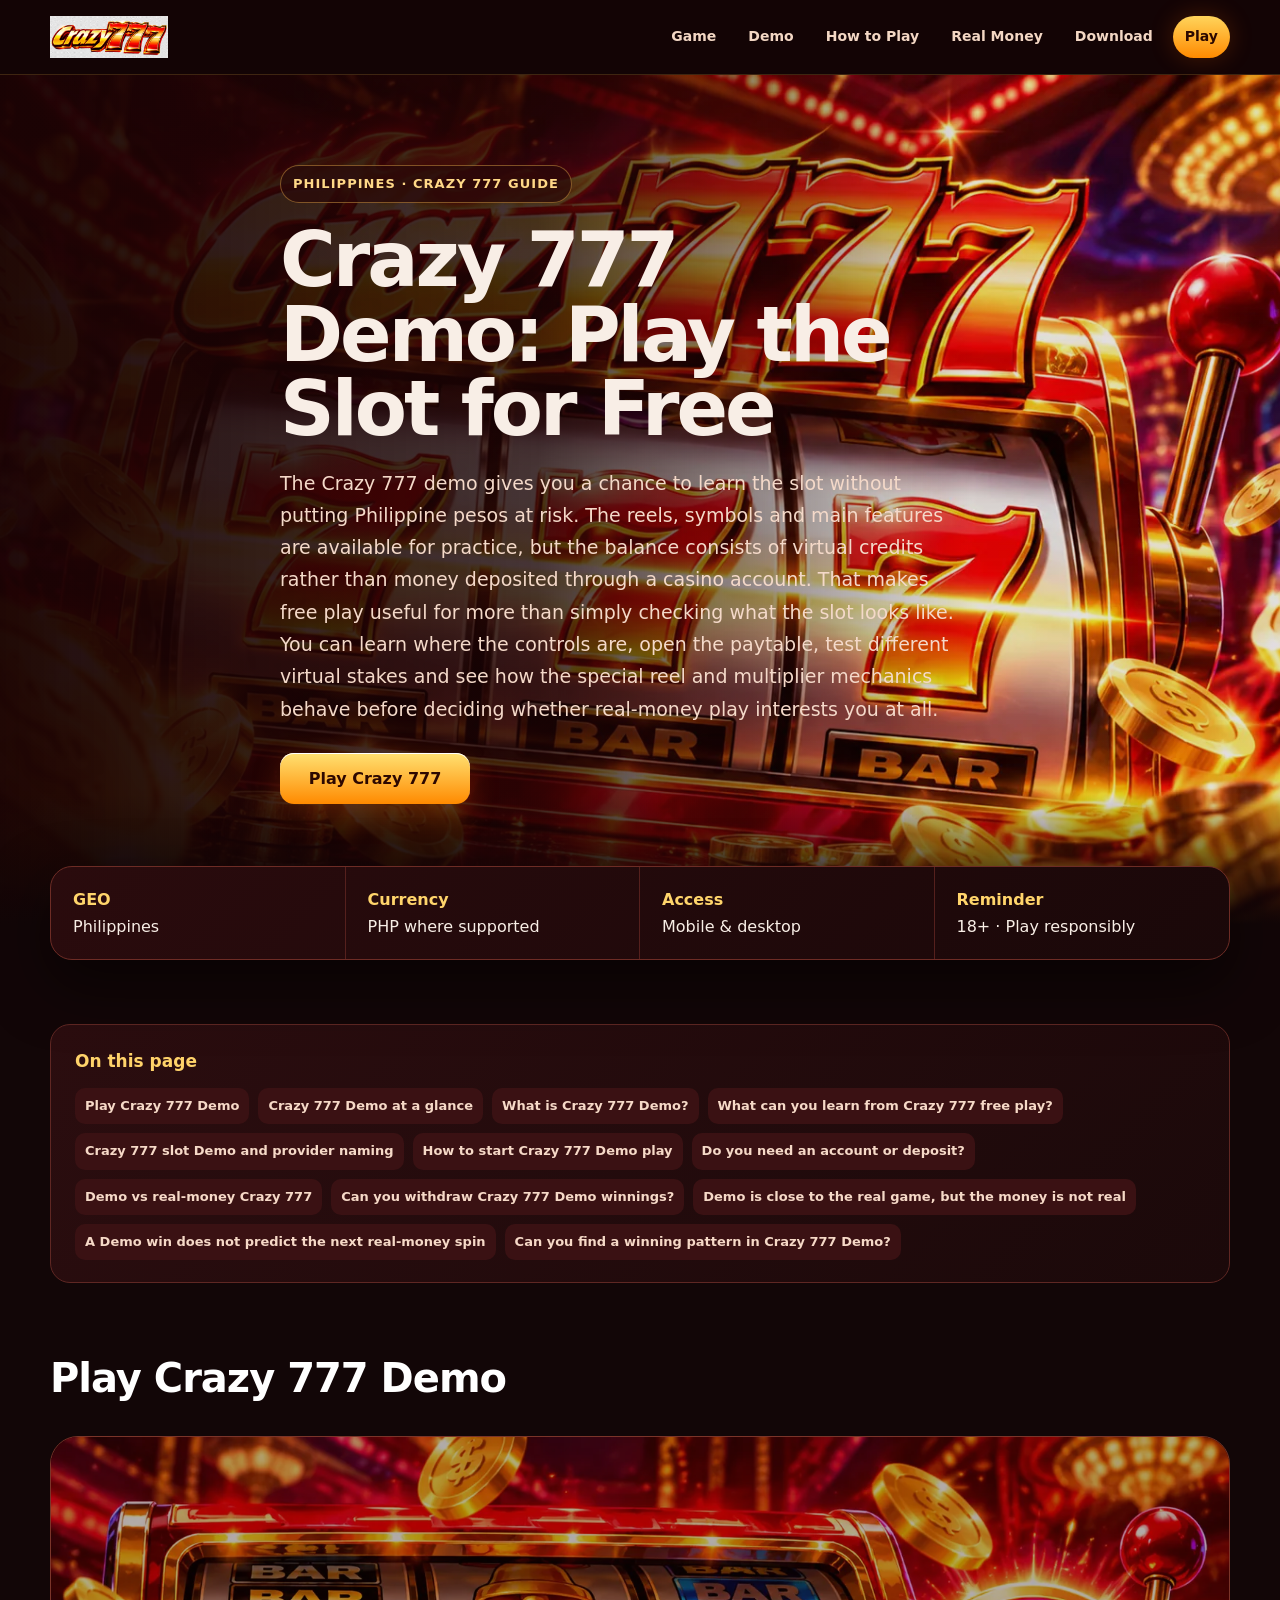
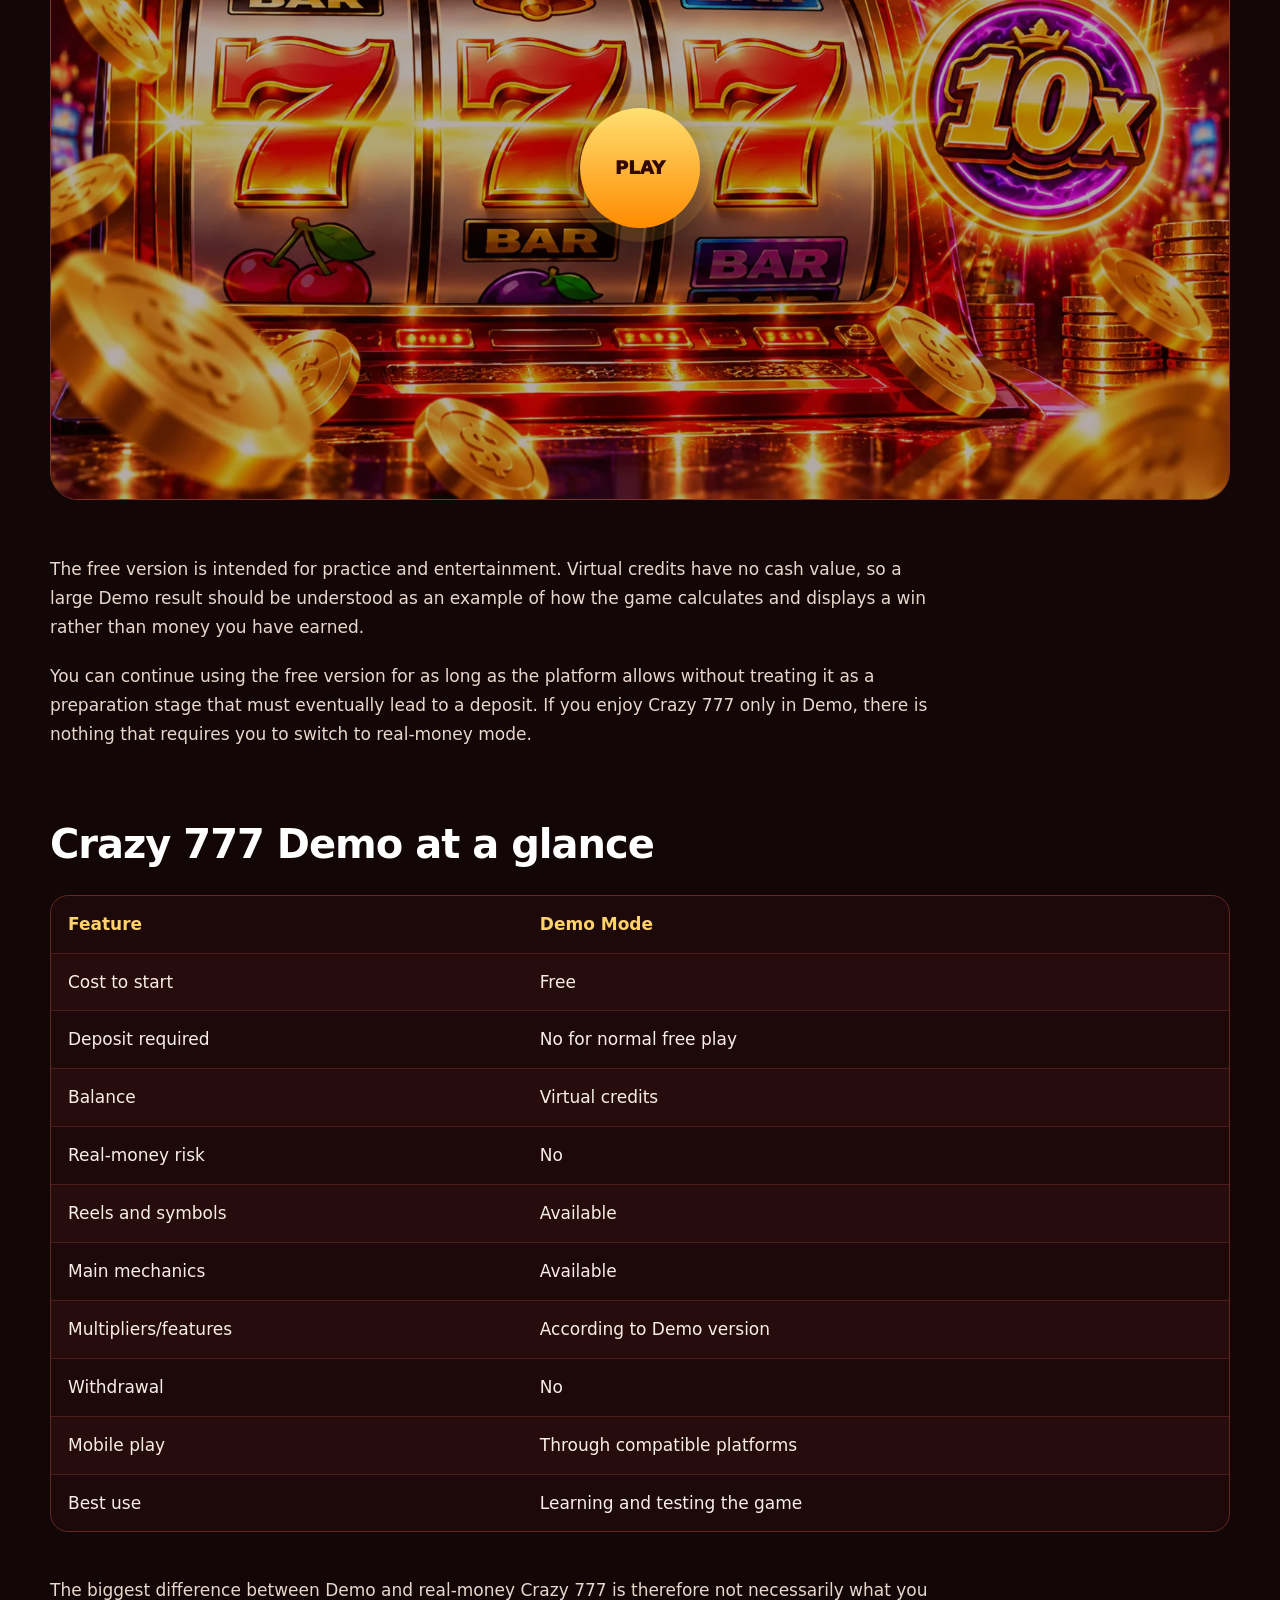
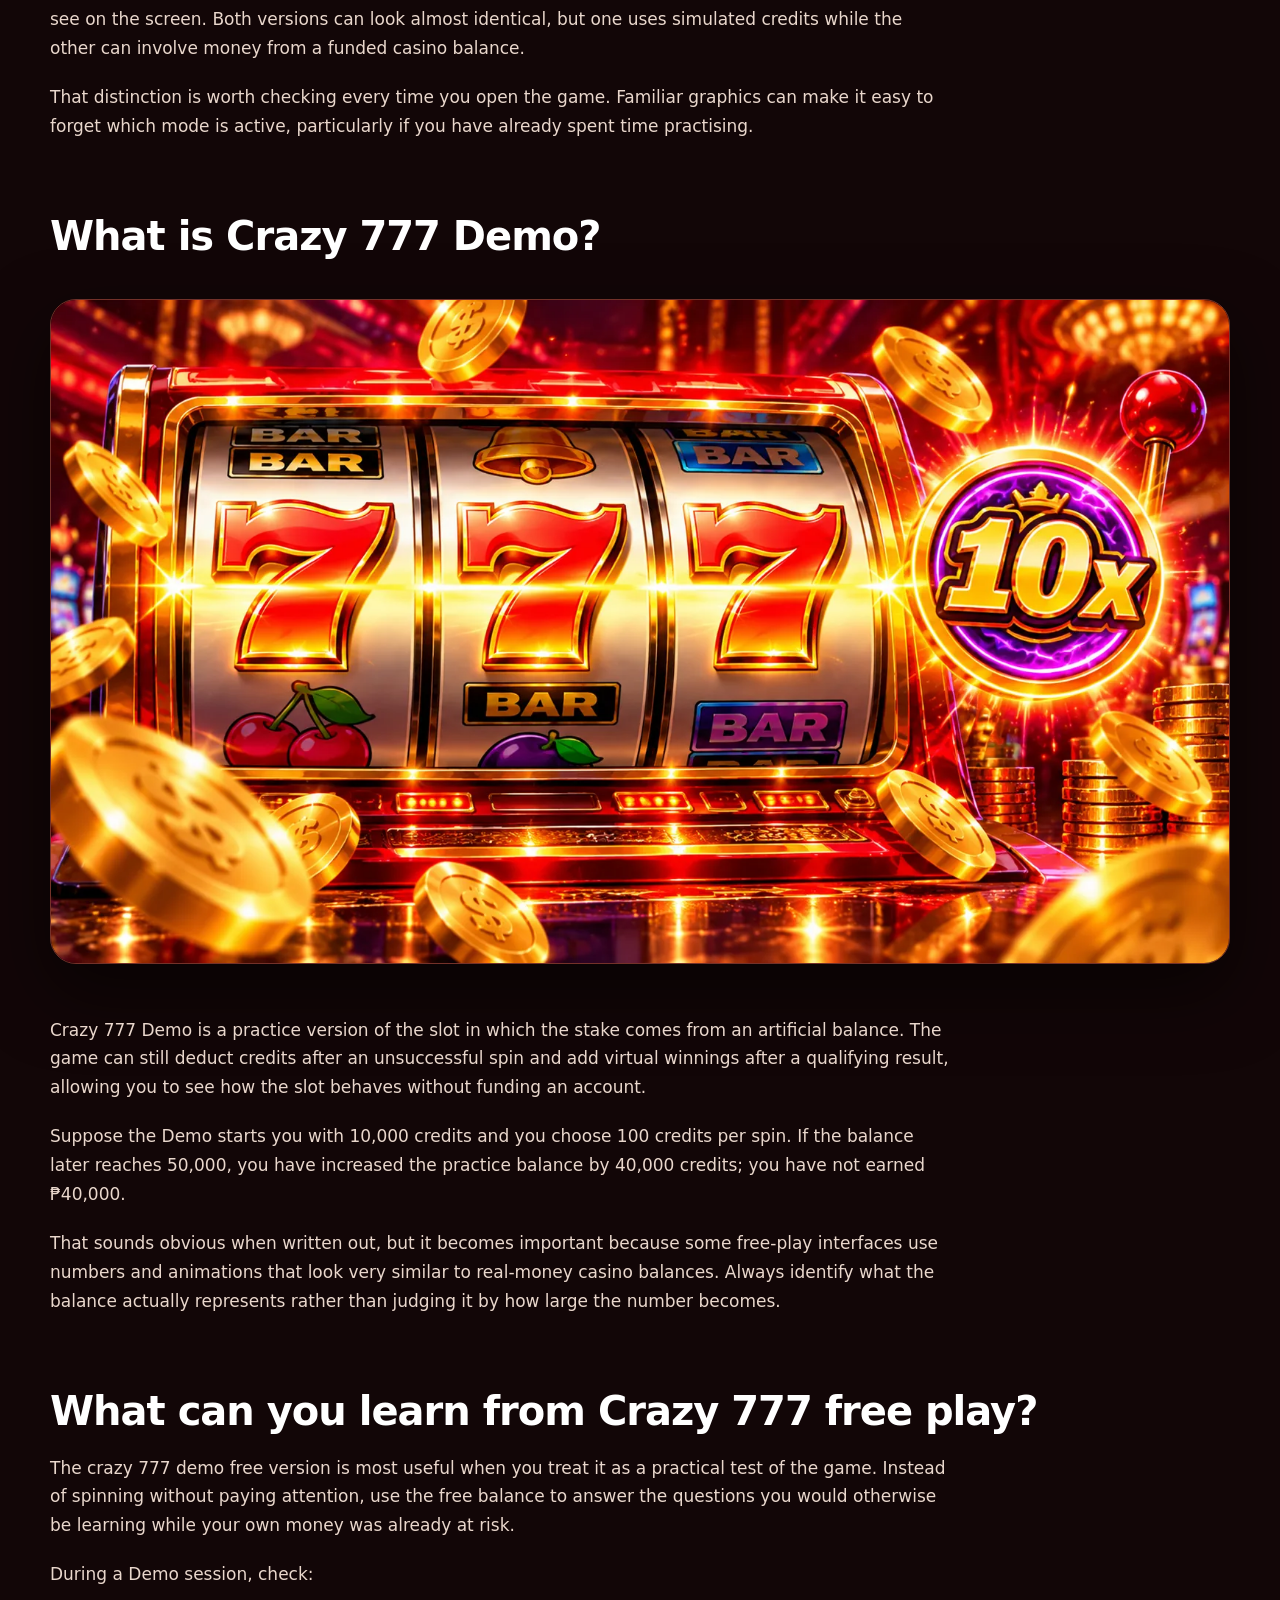
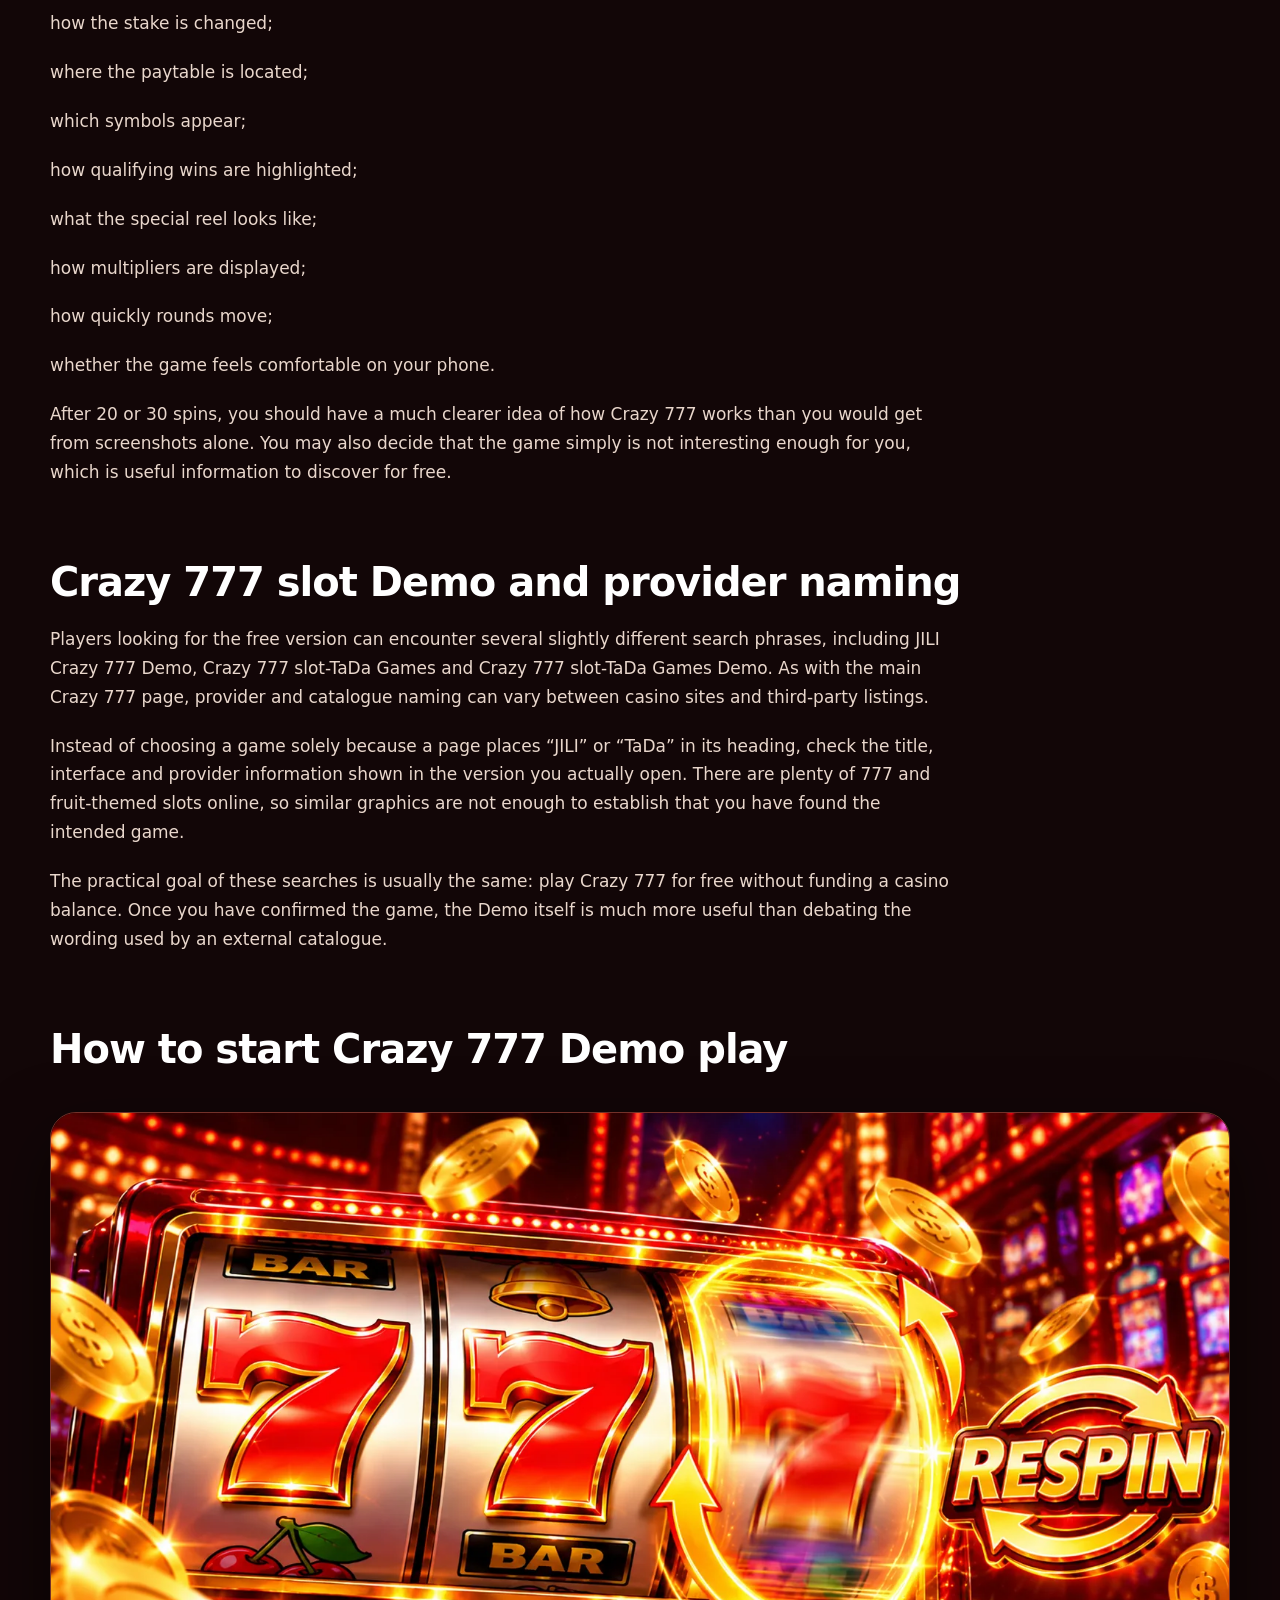
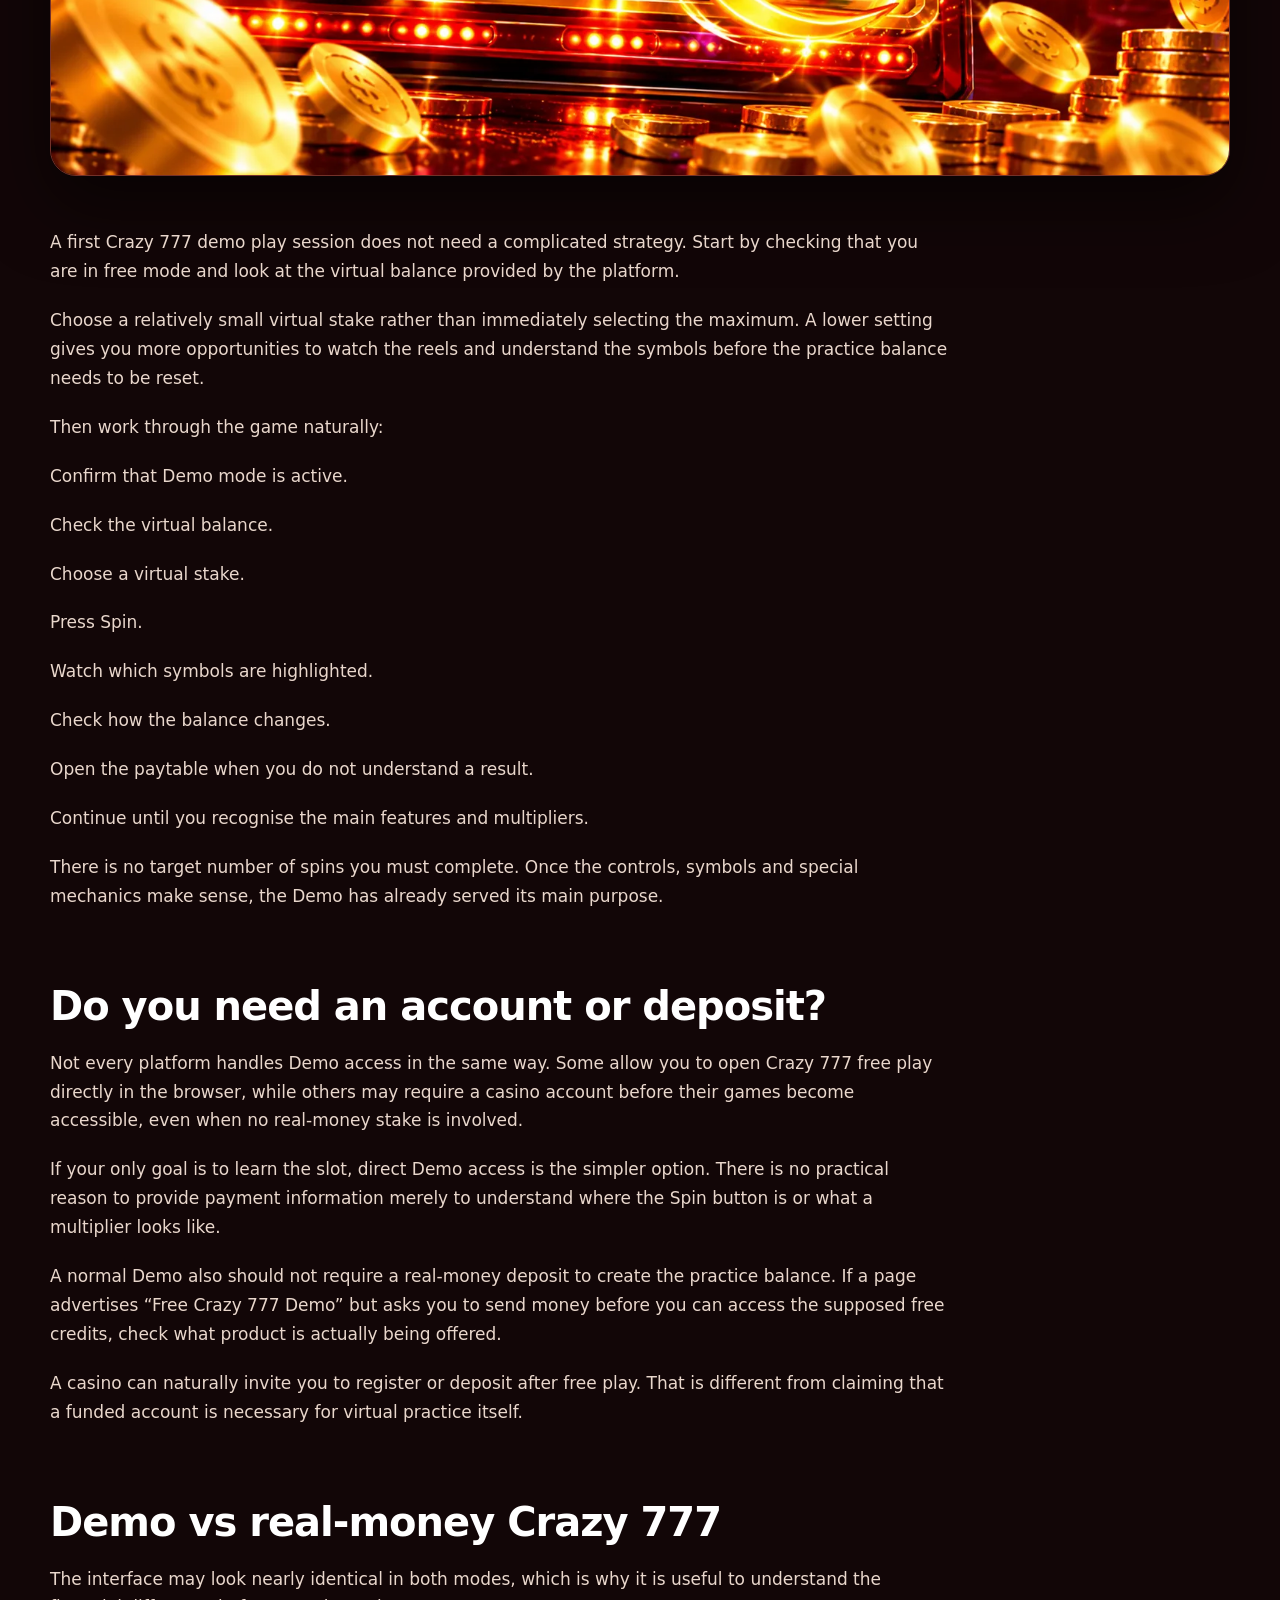
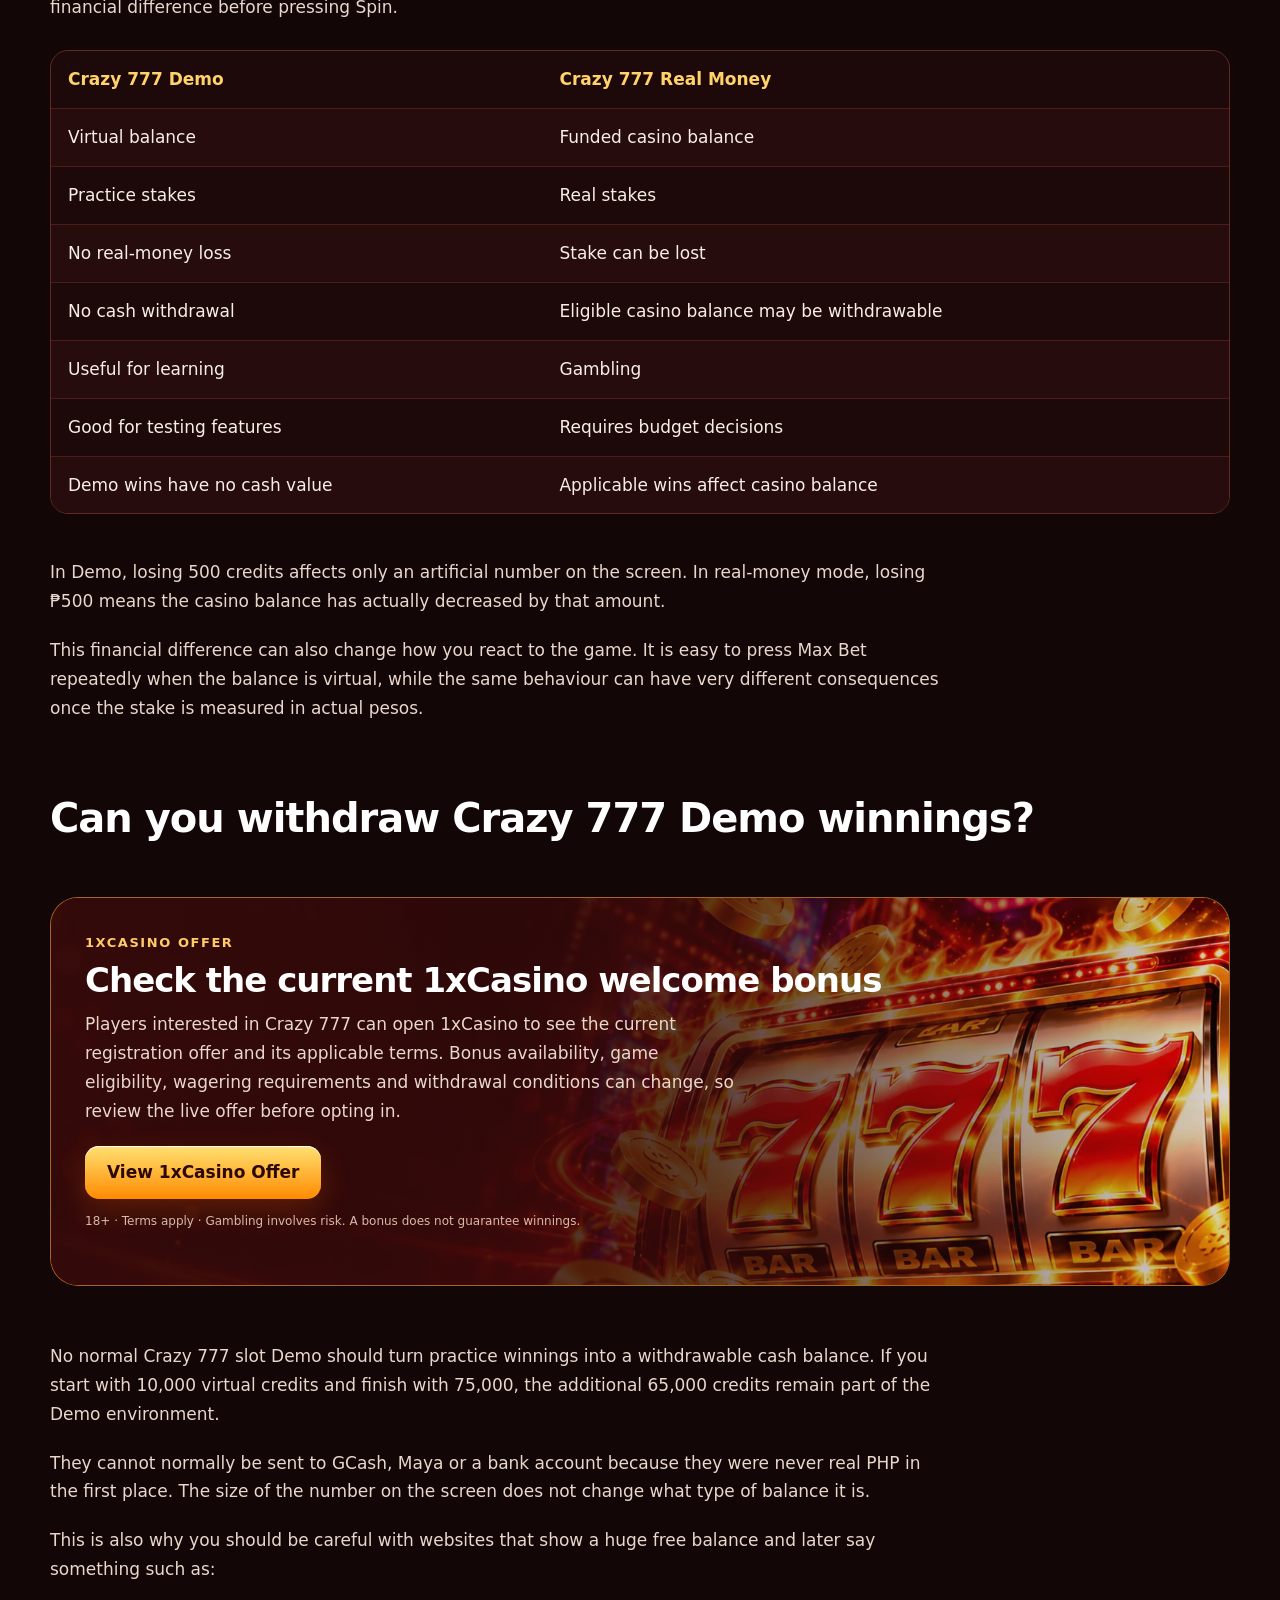
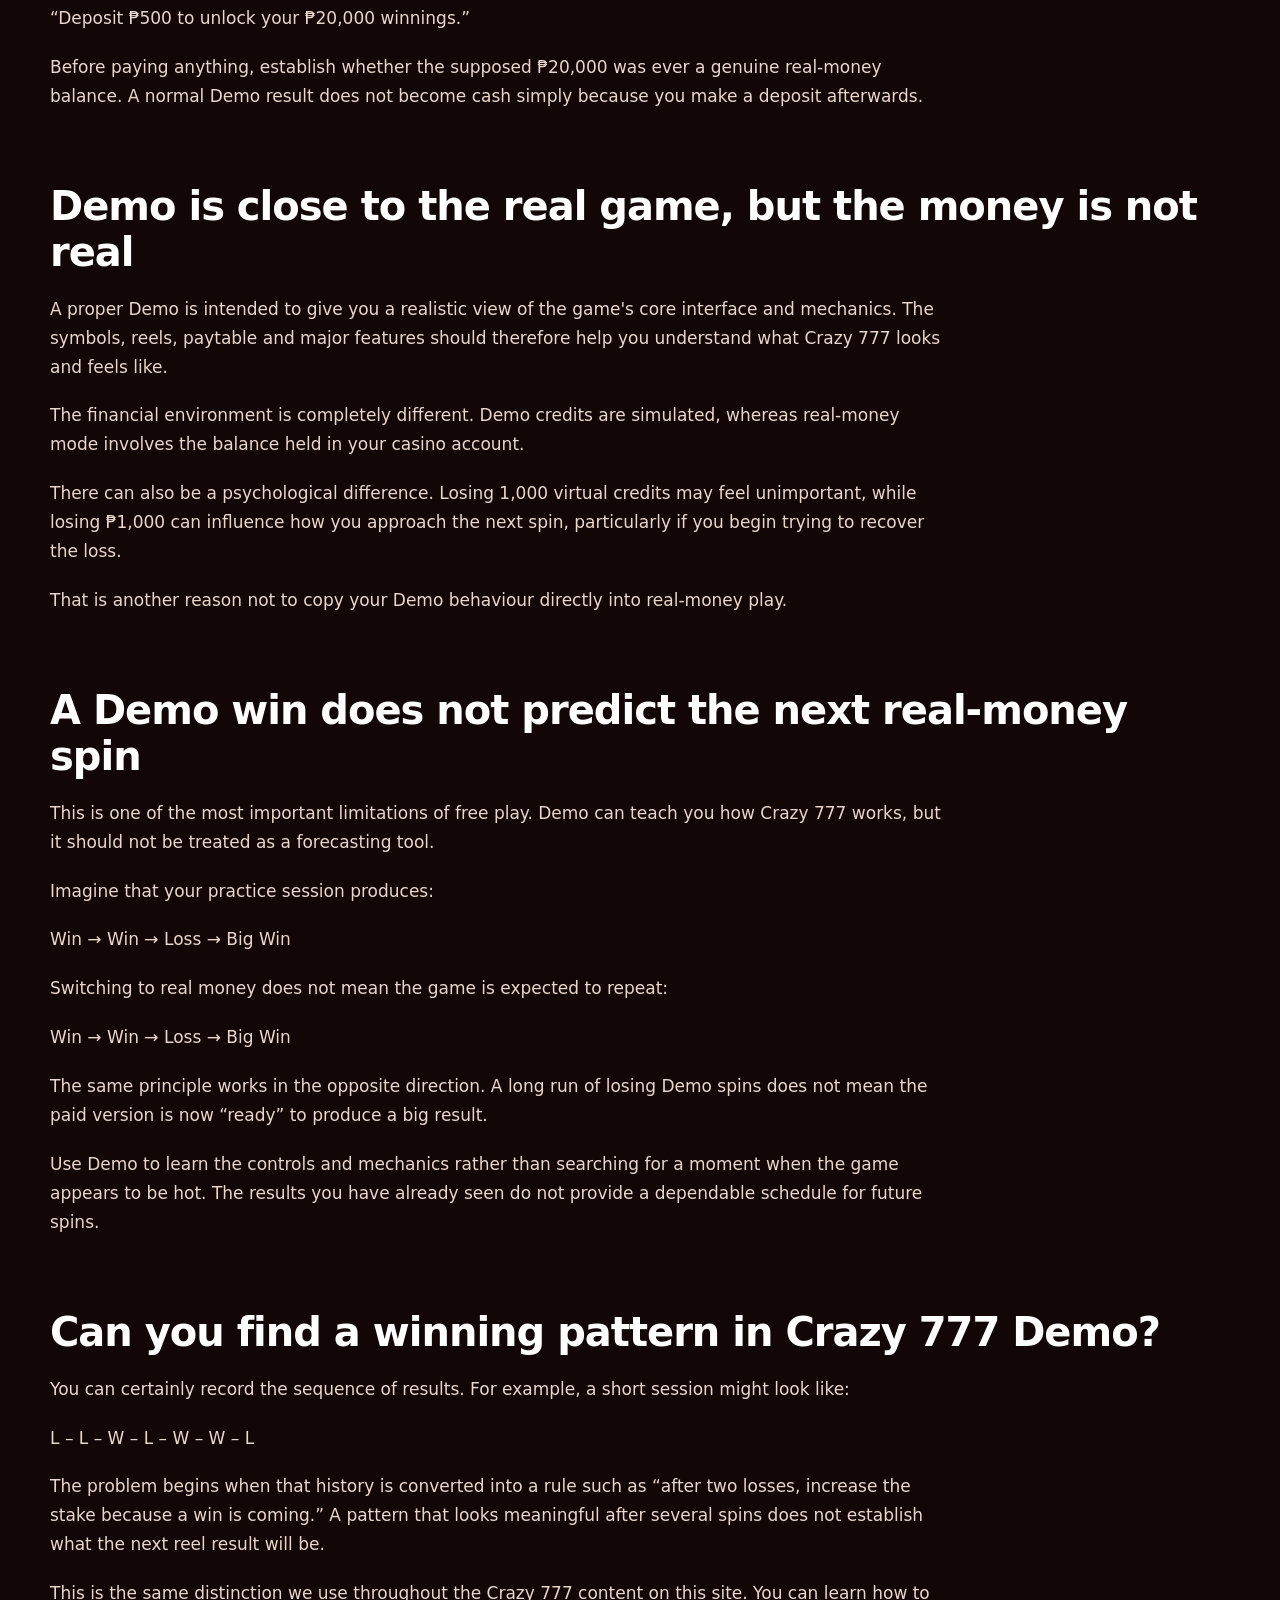
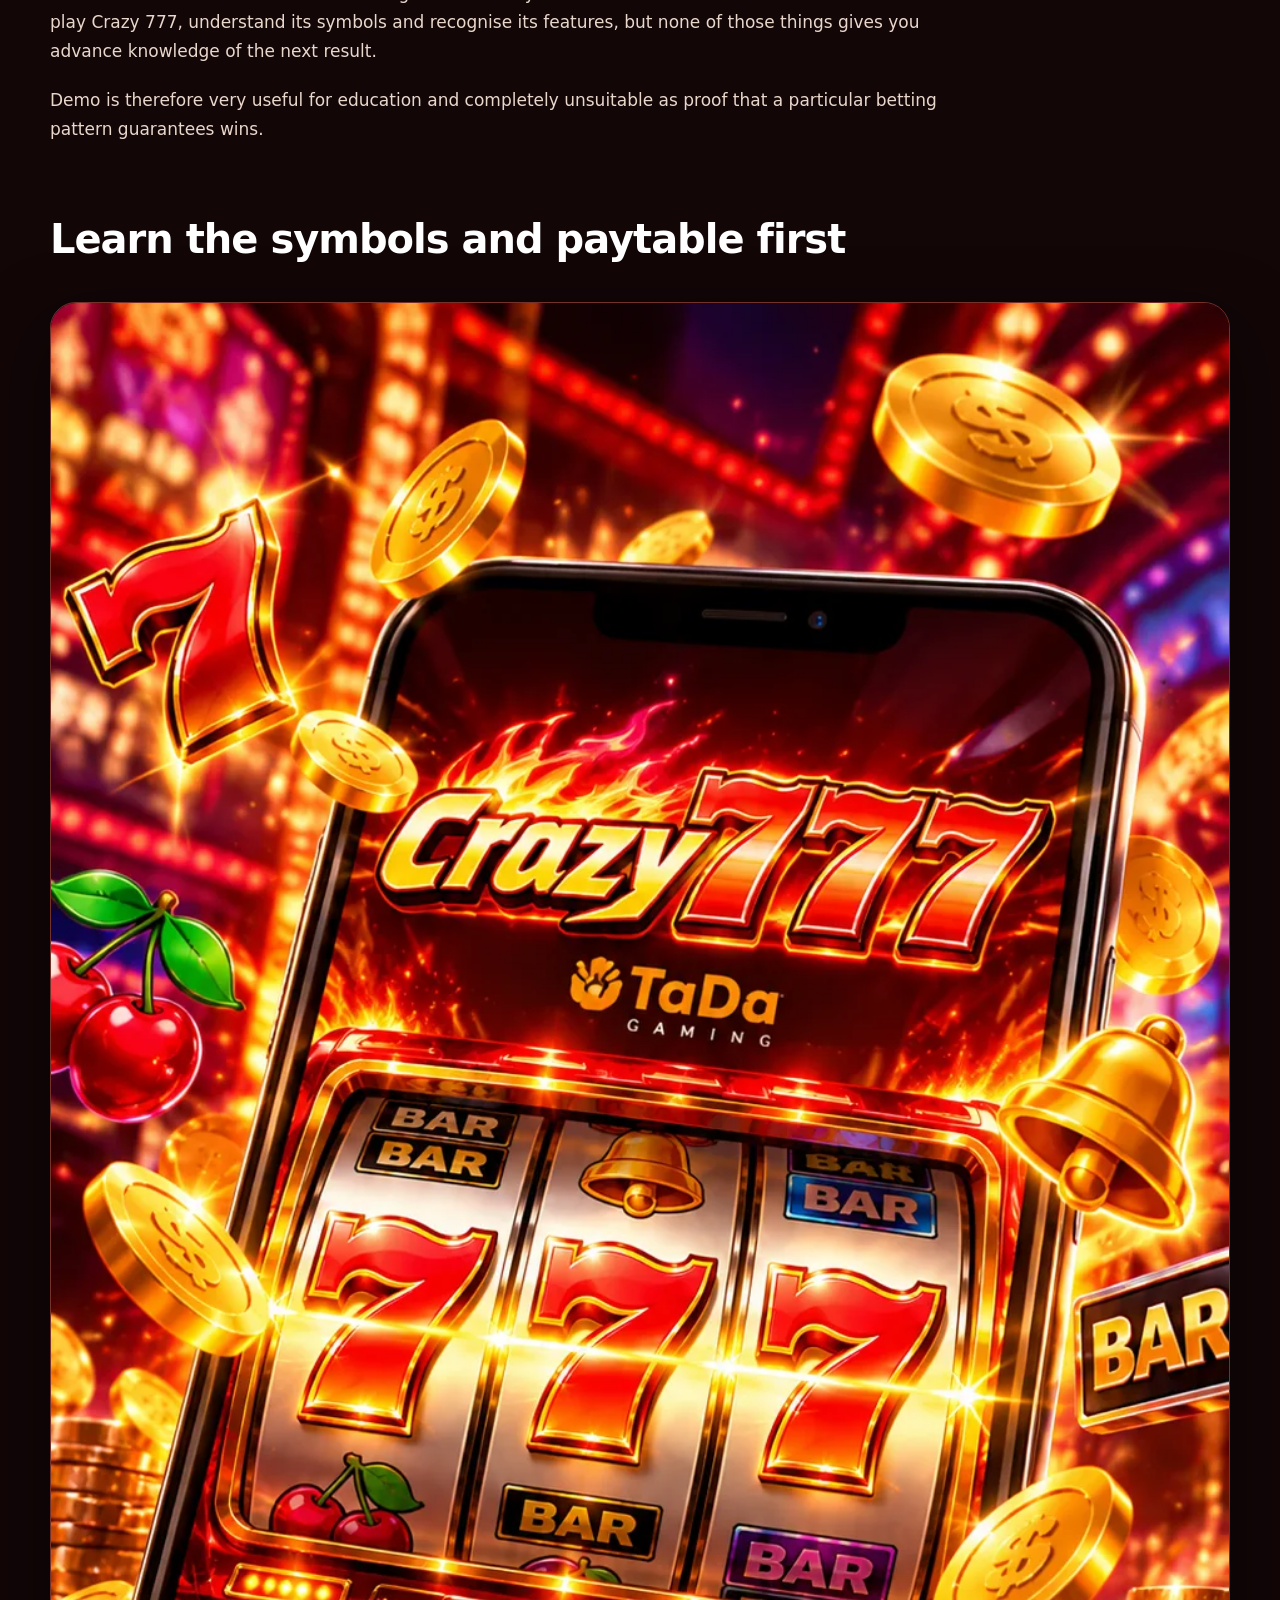
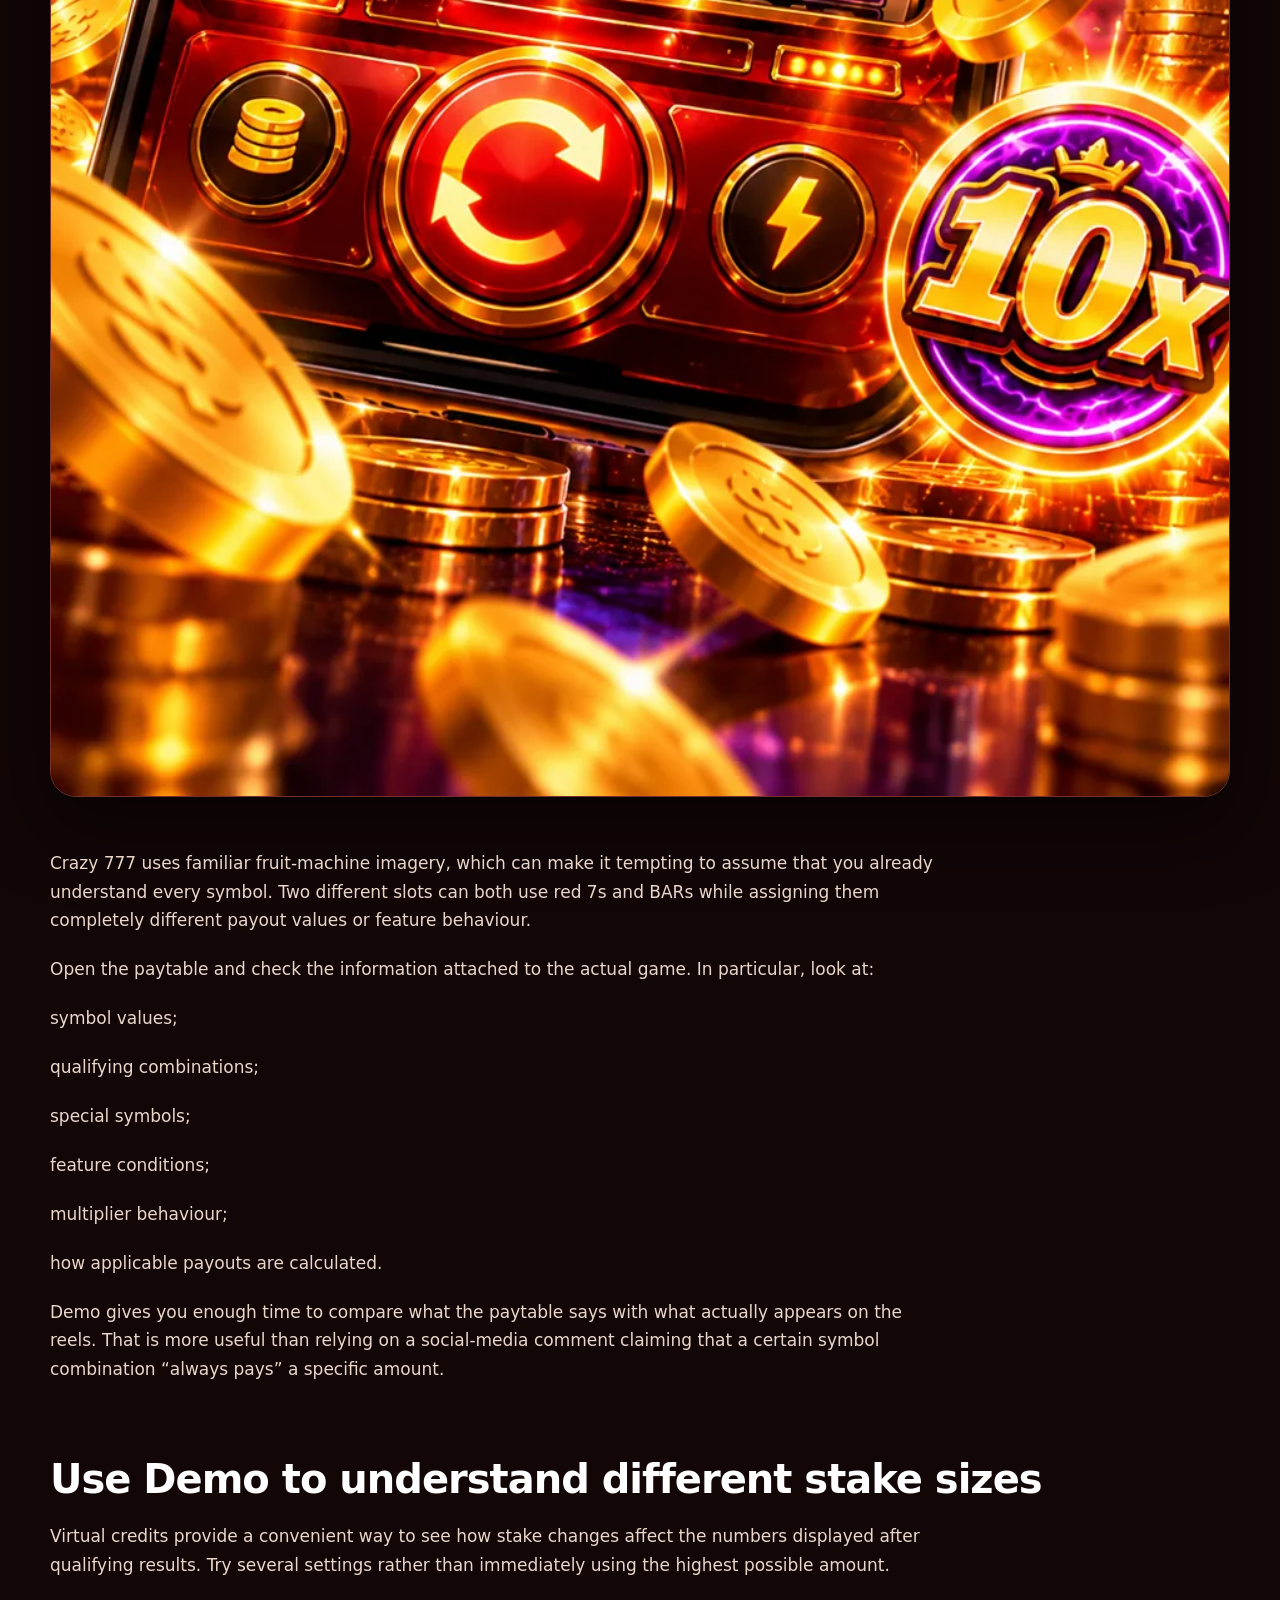
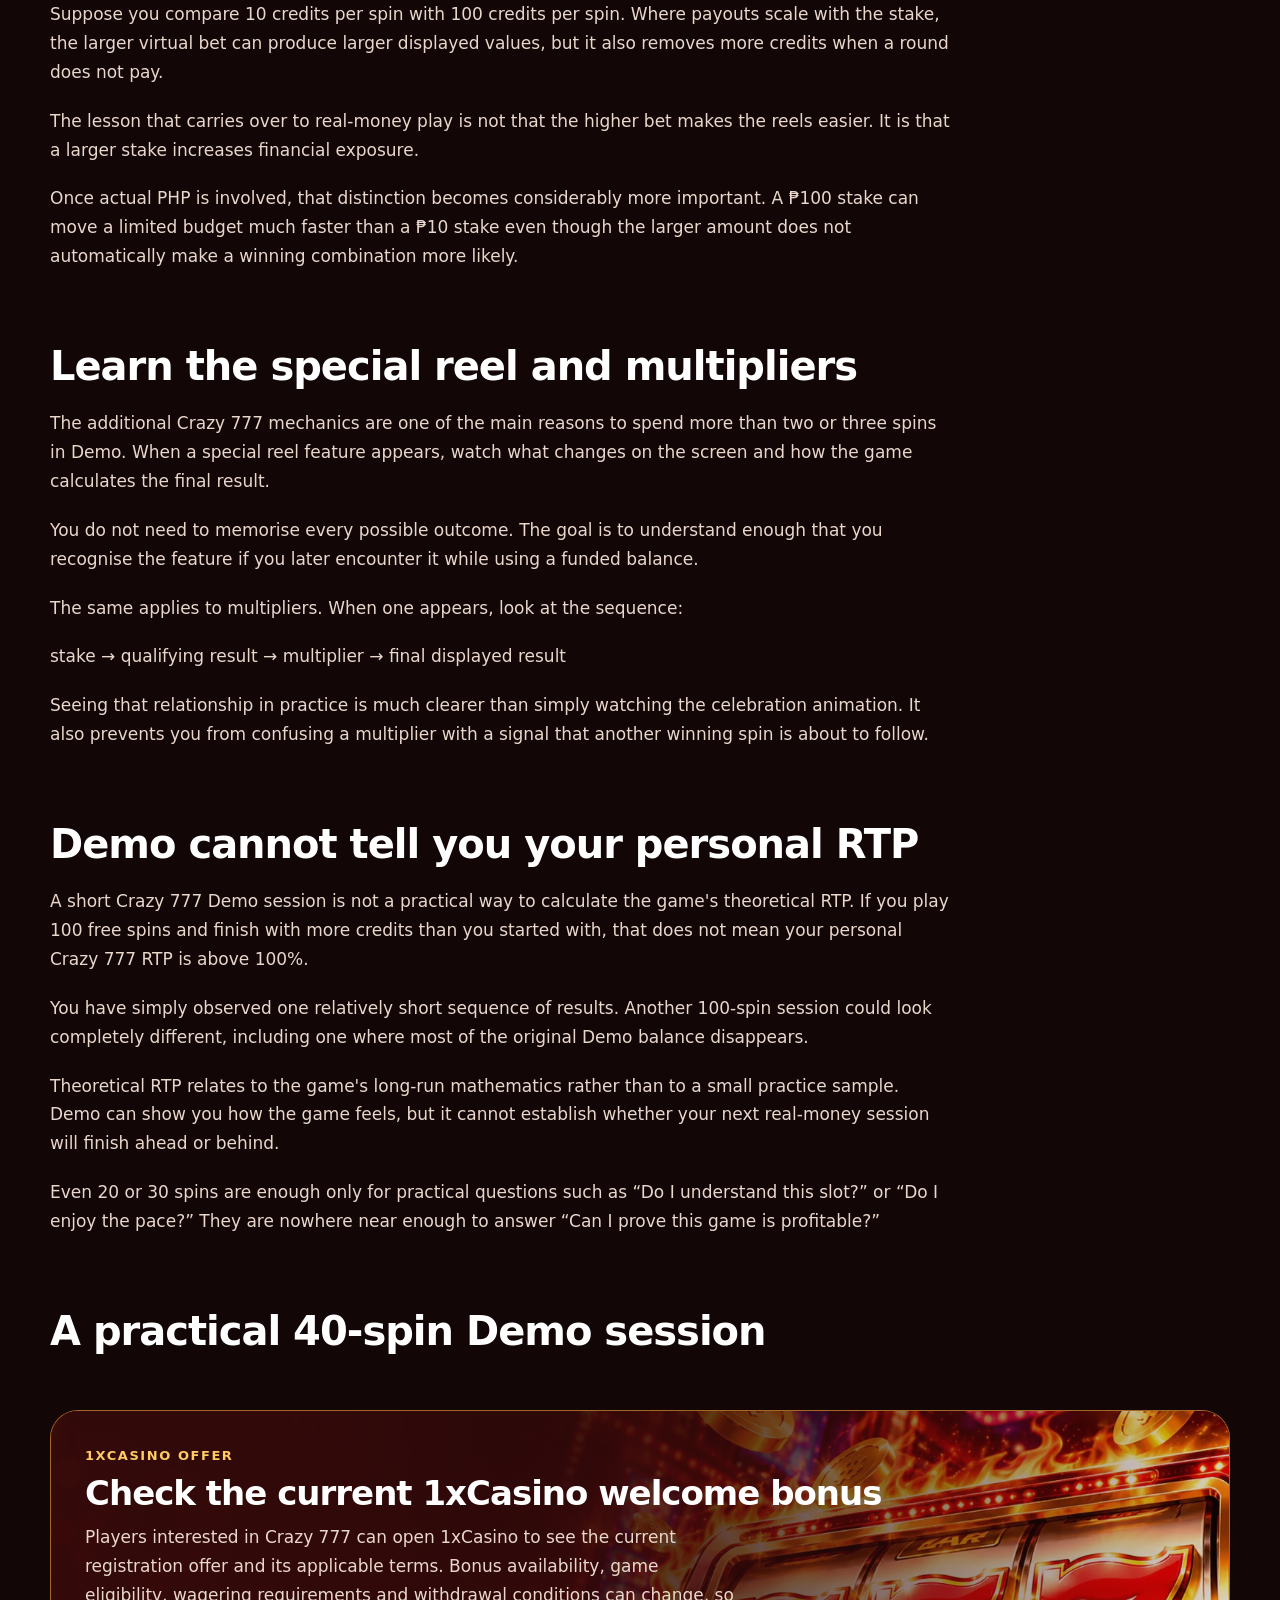
==== commit 7b438e14: "Update" ====
--- a/crazy-777-demo/index.html
+++ b/crazy-777-demo/index.html
@@ -1,3 +1,3 @@
-<!doctype html><html lang="en-PH"><head><meta charset="utf-8"><meta name="viewport" content="width=device-width,initial-scale=1"><title>Crazy 777 Demo: Play Free Online in the Philippines</title><meta name="description" content="Play Crazy 777 Demo for free and learn the slot before using real money. Explore the reels, symbols, multipliers and TaDa/JILI gameplay with virtual credits."><meta name="robots" content="index,follow"><link rel="canonical" href="https://theredlightph.com/crazy-777-demo/"><meta name="google-site-verification" content="9KcBztLnrq-bq9x8eg5gqF-JtW9DkqV1aY1myWnVCpM"><meta property="og:type" content="article"><meta property="og:title" content="Crazy 777 Demo: Play Free Online in the Philippines"><meta property="og:description" content="Play Crazy 777 Demo for free and learn the slot before using real money. Explore the reels, symbols, multipliers and TaDa/JILI gameplay with virtual credits."><meta property="og:url" content="https://theredlightph.com/crazy-777-demo/"><meta property="og:image" content="https://theredlightph.com/assets/img/hero.webp"><meta name="twitter:card" content="summary_large_image"><meta name="twitter:title" content="Crazy 777 Demo: Play Free Online in the Philippines"><meta name="twitter:description" content="Play Crazy 777 Demo for free and learn the slot before using real money. Explore the reels, symbols, multipliers and TaDa/JILI gameplay with virtual credits."><link rel="icon" href="/favicon.ico"><link rel="stylesheet" href="/assets/css/style.css"><script type="application/ld+json">{"@context": "https://schema.org", "@graph": [{"@type": "WebSite", "name": "Crazy 777 PH", "url": "https://theredlightph.com/"}, {"@type": "Article", "headline": "Crazy 777 Demo: Play the Slot for Free", "description": "Play Crazy 777 Demo for free and learn the slot before using real money. Explore the reels, symbols, multipliers and TaDa/JILI gameplay with virtual credits.", "inLanguage": "en-PH", "mainEntityOfPage": "https://theredlightph.com/crazy-777-demo/"}, {"@type": "FAQPage", "mainEntity": [{"@type": "Question", "name": "What is Crazy 777 Demo?", "acceptedAnswer": {"@type": "Answer", "text": "Crazy 777 Demo is a free-play version of the slot that uses virtual credits instead of money from a funded casino balance. It allows you to learn the controls, symbols and features without risking PHP."}}, {"@type": "Question", "name": "Can I play Crazy 777 Demo free?", "acceptedAnswer": {"@type": "Answer", "text": "Yes, where a platform provides crazy 777 demo free mode. Normal Demo play uses virtual credits, so a real-money stake is not required."}}, {"@type": "Question", "name": "What is Crazy 777 slot Demo?", "acceptedAnswer": {"@type": "Answer", "text": "The crazy 777 slot demo recreates the slot experience using a practice balance. You can explore the reels, paytable, multipliers and other mechanics without using real money."}}, {"@type": "Question", "name": "How do I start Crazy 777 Demo play?", "acceptedAnswer": {"@type": "Answer", "text": "Open a supported Demo version, confirm that the balance is virtual and choose a stake before pressing Spin. Use the first rounds to understand the symbols and paytable rather than trying to identify a winning pattern."}}, {"@type": "Question", "name": "Is JILI Crazy 777 Demo free?", "acceptedAnswer": {"@type": "Answer", "text": "Players commonly use JILI Crazy 777 Demo when searching for a free version of the game. If the platform provides a normal Demo, it should use virtual credits rather than a funded casino balance."}}, {"@type": "Question", "name": "Is Crazy 777 a TaDa Games slot?", "acceptedAnswer": {"@type": "Answer", "text": "Crazy 777 appears in searches and catalogues using TaDa as well as JILI-related terminology. Check the provider information displayed in the actual game you open instead of relying solely on an external page title."}}, {"@type": "Question", "name": "Do I need to register for Crazy 777 Demo?", "acceptedAnswer": {"@type": "Answer", "text": "Not necessarily. Some platforms allow browser-based Demo play without registration, while others require an account before games can be opened."}}, {"@type": "Question", "name": "Do I need to deposit to play Crazy 777 Demo?", "acceptedAnswer": {"@type": "Answer", "text": "A normal free Demo should not require a real-money deposit. If a site requires payment before providing supposed practice credits, check what it is actually offering."}}, {"@type": "Question", "name": "Can I play Crazy 777 for free?", "acceptedAnswer": {"@type": "Answer", "text": "Yes, where Demo is available. The free version uses virtual credits rather than PHP from a funded casino account."}}, {"@type": "Question", "name": "Can I withdraw Crazy 777 Demo winnings?", "acceptedAnswer": {"@type": "Answer", "text": "No. Standard Demo winnings have no real cash value, so increasing the virtual balance does not create money that can normally be withdrawn."}}, {"@type": "Question", "name": "Can Demo credits be converted to pesos?", "acceptedAnswer": {"@type": "Answer", "text": "No normal Demo balance should be treated as PHP. Making a later deposit does not automatically convert earlier practice winnings into real money."}}, {"@type": "Question", "name": "Is Crazy 777 Demo the same as the real game?", "acceptedAnswer": {"@type": "Answer", "text": "A proper Demo is intended to reproduce the core gameplay and features for practice. The important difference is that its balance is virtual, whereas real-money mode uses funds from a casino account."}}, {"@type": "Question", "name": "Does Crazy 777 Demo predict real-money results?", "acceptedAnswer": {"@type": "Answer", "text": "No. A sequence of wins and losses during free play does not guarantee that the same sequence will appear after switching to real money."}}, {"@type": "Question", "name": "Should I switch after a big Demo win?", "acceptedAnswer": {"@type": "Answer", "text": "A large practice win is not evidence that the game is currently “hot”. Use it to understand how the game displays a strong result rather than as a signal telling you when to deposit."}}, {"@type": "Question", "name": "Can I find a Crazy 777 winning pattern in Demo?", "acceptedAnswer": {"@type": "Answer", "text": "You can record previous outcomes, but a short sequence does not reliably reveal what the next spin will produce. Demo is useful for learning mechanics, not predicting future results."}}, {"@type": "Question", "name": "Can I test Crazy 777 multipliers in Demo?", "acceptedAnswer": {"@type": "Answer", "text": "Yes. Demo is a good place to see how multiplier mechanics appear and how they affect applicable virtual results without financial pressure."}}, {"@type": "Question", "name": "Does a higher Demo stake win more often?", "acceptedAnswer": {"@type": "Answer", "text": "A higher virtual stake can change the size of applicable displayed payouts, but it should not automatically be interpreted as increasing the probability of a winning spin."}}, {"@type": "Question", "name": "Can I calculate Crazy 777 RTP from Demo?", "acceptedAnswer": {"@type": "Answer", "text": "A short personal Demo session is not enough to establish the theoretical long-run RTP. Finishing ahead or behind after a small number of spins describes that particular practice session rather than the game's long-term mathematics."}}, {"@type": "Question", "name": "Can I play Crazy 777 Demo on Android?", "acceptedAnswer": {"@type": "Answer", "text": "Yes, where a compatible platform provides mobile browser access. A separate APK may not be necessary."}}, {"@type": "Question", "name": "Can I play Crazy 777 Demo on iPhone?", "acceptedAnswer": {"@type": "Answer", "text": "Yes, through a compatible browser-based platform where the Demo is available. Android APK files are not required for iPhone play."}}, {"@type": "Question", "name": "Do I need to download Crazy 777 Demo?", "acceptedAnswer": {"@type": "Answer", "text": "Not necessarily. Browser-based free play can provide access without installing a separate application."}}, {"@type": "Question", "name": "Is Crazy 777 unlimited money APK the same as Demo?", "acceptedAnswer": {"@type": "Answer", "text": "No. A modified APK is a separate third-party product, while Demo is simply practice gameplay using virtual credits. A very large artificial balance should not be confused with withdrawable money."}}, {"@type": "Question", "name": "Is Crazy 777 Demo available in the Philippines?", "acceptedAnswer": {"@type": "Answer", "text": "Availability depends on the platform carrying the game. Demo itself does not require a PHP stake because its balance is virtual."}}, {"@type": "Question", "name": "Can I use GCash or Maya in Crazy 777 Demo?", "acceptedAnswer": {"@type": "Answer", "text": "Normal Demo play does not need GCash or Maya because no real-money deposit is required. Those payment methods become relevant only if you separately choose to fund a casino account."}}, {"@type": "Question", "name": "Is Crazy 777 Demo good for beginners?", "acceptedAnswer": {"@type": "Answer", "text": "Yes. Beginners can learn the controls, paytable, symbols and features without paying for mistakes, while experienced slot players can use it to understand mechanics specific to Crazy 777."}}, {"@type": "Question", "name": "What should I learn before switching to real money?", "acceptedAnswer": {"@type": "Answer", "text": "Make sure you understand the controls, stake settings, paytable, symbols and special features first. If you later choose real-money play, separately check your PHP budget, casino conditions, payment methods and any bonus rules."}}]}]}</script></head><body><header class="site-header"><div class="wrap head"><a class="brand" href="/crazy-777/">Crazy<b>777</b> PH</a><button class="burger" aria-label="Open menu">☰</button><nav class="nav"><a href="/crazy-777/">Game</a><a href="/crazy-777-demo/">Demo</a><a href="/how-to-play-crazy-777/">How to Play</a><a href="/crazy-777-real-money/">Real Money</a><a href="/crazy-777-download/">Download</a><a class="play-top" href="/play/">Play</a></nav></div></header><section class="hero"><div class="wrap hero-in"><span class="eyebrow">Philippines · Crazy 777 Guide</span><h1>Crazy 777 Demo: Play the Slot for Free</h1><p>The Crazy 777 demo gives you a chance to learn the slot without putting Philippine pesos at risk. The reels, symbols and main features are available for practice, but the balance consists of virtual credits rather than money deposited through a casino account. That makes free play useful for more than simply checking what the slot looks like. You can learn where the controls are, open the paytable, test different virtual stakes and see how the special reel and multiplier mechanics behave before deciding whether real-money play interests you at all.</p><div class="hero-actions"><a class="btn btn-main" href="/play/" rel="nofollow sponsored">Play Crazy 777</a><a class="btn btn-ghost" href="/crazy-777-demo/">Try Demo Guide</a></div></div></section><div class="trustbar"><div class="wrap trustgrid"><div><b>GEO</b>Philippines</div><div><b>Currency</b>PHP where supported</div><div><b>Access</b>Mobile & desktop</div><div><b>Reminder</b>18+ · Play responsibly</div></div></div><main class="main"><article class="wrap content"><aside class="toc"><strong>On this page</strong><div class="toc-links"><a href="#play-crazy-777-demo">Play Crazy 777 Demo</a><a href="#crazy-777-demo-at-a-glance">Crazy 777 Demo at a glance</a><a href="#what-is-crazy-777-demo">What is Crazy 777 Demo?</a><a href="#what-can-you-learn-from-crazy-777-free-play">What can you learn from Crazy 777 free play?</a><a href="#crazy-777-slot-demo-and-provider-naming">Crazy 777 slot Demo and provider naming</a><a href="#how-to-start-crazy-777-demo-play">How to start Crazy 777 Demo play</a><a href="#do-you-need-an-account-or-deposit">Do you need an account or deposit?</a><a href="#demo-vs-real-money-crazy-777">Demo vs real-money Crazy 777</a><a href="#can-you-withdraw-crazy-777-demo-winnings">Can you withdraw Crazy 777 Demo winnings?</a><a href="#demo-is-close-to-the-real-game-but-the-money-is-not-real">Demo is close to the real game, but the money is not real</a><a href="#a-demo-win-does-not-predict-the-next-real-money-spin">A Demo win does not predict the next real-money spin</a><a href="#can-you-find-a-winning-pattern-in-crazy-777-demo">Can you find a winning pattern in Crazy 777 Demo?</a></div></aside><h2 id="play-crazy-777-demo">Play Crazy 777 Demo</h2><div class="demo-panel"><img src="/assets/img/gameplay.webp" alt="Crazy 777 demo-style game preview" loading="lazy"><div class="demo-overlay"><a class="demo-play" href="/play/" rel="nofollow sponsored">PLAY</a></div></div><p>The free version is intended for practice and entertainment. Virtual credits have no cash value, so a large Demo result should be understood as an example of how the game calculates and displays a win rather than money you have earned.</p><p>You can continue using the free version for as long as the platform allows without treating it as a preparation stage that must eventually lead to a deposit. If you enjoy Crazy 777 only in Demo, there is nothing that requires you to switch to real-money mode.</p><h2 id="crazy-777-demo-at-a-glance">Crazy 777 Demo at a glance</h2><div class="table-wrap"><table><tr><th>Feature</th><th>Demo Mode</th></tr><tr><td>Cost to start</td><td>Free</td></tr><tr><td>Deposit required</td><td>No for normal free play</td></tr><tr><td>Balance</td><td>Virtual credits</td></tr><tr><td>Real-money risk</td><td>No</td></tr><tr><td>Reels and symbols</td><td>Available</td></tr><tr><td>Main mechanics</td><td>Available</td></tr><tr><td>Multipliers/features</td><td>According to Demo version</td></tr><tr><td>Withdrawal</td><td>No</td></tr><tr><td>Mobile play</td><td>Through compatible platforms</td></tr><tr><td>Best use</td><td>Learning and testing the game</td></tr></table></div><p>The biggest difference between Demo and real-money Crazy 777 is therefore not necessarily what you see on the screen. Both versions can look almost identical, but one uses simulated credits while the other can involve money from a funded casino balance.</p><p>That distinction is worth checking every time you open the game. Familiar graphics can make it easy to forget which mode is active, particularly if you have already spent time practising.</p><h2 id="what-is-crazy-777-demo">What is Crazy 777 Demo?</h2><figure class="visual"><img src="/assets/img/gameplay.webp" alt="Crazy 777 slot gameplay with classic red 7 symbols" loading="lazy"></figure><p>Crazy 777 Demo is a practice version of the slot in which the stake comes from an artificial balance. The game can still deduct credits after an unsuccessful spin and add virtual winnings after a qualifying result, allowing you to see how the slot behaves without funding an account.</p><p>Suppose the Demo starts you with 10,000 credits and you choose 100 credits per spin. If the balance later reaches 50,000, you have increased the practice balance by 40,000 credits; you have not earned ₱40,000.</p><p>That sounds obvious when written out, but it becomes important because some free-play interfaces use numbers and animations that look very similar to real-money casino balances. Always identify what the balance actually represents rather than judging it by how large the number becomes.</p><h2 id="what-can-you-learn-from-crazy-777-free-play">What can you learn from Crazy 777 free play?</h2><p>The crazy 777 demo free version is most useful when you treat it as a practical test of the game. Instead of spinning without paying attention, use the free balance to answer the questions you would otherwise be learning while your own money was already at risk.</p><p>During a Demo session, check:</p><p>how the stake is changed;</p><p>where the paytable is located;</p><p>which symbols appear;</p><p>how qualifying wins are highlighted;</p><p>what the special reel looks like;</p><p>how multipliers are displayed;</p><p>how quickly rounds move;</p><p>whether the game feels comfortable on your phone.</p><p>After 20 or 30 spins, you should have a much clearer idea of how Crazy 777 works than you would get from screenshots alone. You may also decide that the game simply is not interesting enough for you, which is useful information to discover for free.</p><h2 id="crazy-777-slot-demo-and-provider-naming">Crazy 777 slot Demo and provider naming</h2><p>Players looking for the free version can encounter several slightly different search phrases, including JILI Crazy 777 Demo, Crazy 777 slot-TaDa Games and Crazy 777 slot-TaDa Games Demo. As with the main Crazy 777 page, provider and catalogue naming can vary between casino sites and third-party listings.</p><p>Instead of choosing a game solely because a page places “JILI” or “TaDa” in its heading, check the title, interface and provider information shown in the version you actually open. There are plenty of 777 and fruit-themed slots online, so similar graphics are not enough to establish that you have found the intended game.</p><p>The practical goal of these searches is usually the same: play Crazy 777 for free without funding a casino balance. Once you have confirmed the game, the Demo itself is much more useful than debating the wording used by an external catalogue.</p><h2 id="how-to-start-crazy-777-demo-play">How to start Crazy 777 Demo play</h2><figure class="visual"><img src="/assets/img/respin.webp" alt="Crazy 777 special reel and respin feature" loading="lazy"></figure><p>A first Crazy 777 demo play session does not need a complicated strategy. Start by checking that you are in free mode and look at the virtual balance provided by the platform.</p><p>Choose a relatively small virtual stake rather than immediately selecting the maximum. A lower setting gives you more opportunities to watch the reels and understand the symbols before the practice balance needs to be reset.</p><p>Then work through the game naturally:</p><p>Confirm that Demo mode is active.</p><p>Check the virtual balance.</p><p>Choose a virtual stake.</p><p>Press Spin.</p><p>Watch which symbols are highlighted.</p><p>Check how the balance changes.</p><p>Open the paytable when you do not understand a result.</p><p>Continue until you recognise the main features and multipliers.</p><p>There is no target number of spins you must complete. Once the controls, symbols and special mechanics make sense, the Demo has already served its main purpose.</p><h2 id="do-you-need-an-account-or-deposit">Do you need an account or deposit?</h2><p>Not every platform handles Demo access in the same way. Some allow you to open Crazy 777 free play directly in the browser, while others may require a casino account before their games become accessible, even when no real-money stake is involved.</p><p>If your only goal is to learn the slot, direct Demo access is the simpler option. There is no practical reason to provide payment information merely to understand where the Spin button is or what a multiplier looks like.</p><p>A normal Demo also should not require a real-money deposit to create the practice balance. If a page advertises “Free Crazy 777 Demo” but asks you to send money before you can access the supposed free credits, check what product is actually being offered.</p><p>A casino can naturally invite you to register or deposit after free play. That is different from claiming that a funded account is necessary for virtual practice itself.</p><h2 id="demo-vs-real-money-crazy-777">Demo vs real-money Crazy 777</h2><p>The interface may look nearly identical in both modes, which is why it is useful to understand the financial difference before pressing Spin.</p><div class="table-wrap"><table><tr><th>Crazy 777 Demo</th><th>Crazy 777 Real Money</th></tr><tr><td>Virtual balance</td><td>Funded casino balance</td></tr><tr><td>Practice stakes</td><td>Real stakes</td></tr><tr><td>No real-money loss</td><td>Stake can be lost</td></tr><tr><td>No cash withdrawal</td><td>Eligible casino balance may be withdrawable</td></tr><tr><td>Useful for learning</td><td>Gambling</td></tr><tr><td>Good for testing features</td><td>Requires budget decisions</td></tr><tr><td>Demo wins have no cash value</td><td>Applicable wins affect casino balance</td></tr></table></div><p>In Demo, losing 500 credits affects only an artificial number on the screen. In real-money mode, losing ₱500 means the casino balance has actually decreased by that amount.</p><p>This financial difference can also change how you react to the game. It is easy to press Max Bet repeatedly when the balance is virtual, while the same behaviour can have very different consequences once the stake is measured in actual pesos.</p><h2 id="can-you-withdraw-crazy-777-demo-winnings">Can you withdraw Crazy 777 Demo winnings?</h2><section class="bonus"><div class="bonus-kicker">1xCasino offer</div><h2>Check the current 1xCasino welcome bonus</h2><p>Players interested in Crazy 777 can open 1xCasino to see the current registration offer and its applicable terms. Bonus availability, game eligibility, wagering requirements and withdrawal conditions can change, so review the live offer before opting in.</p><a class="btn btn-main" href="/play/" rel="nofollow sponsored">View 1xCasino Offer</a><p class="bonus-note">18+ · Terms apply · Gambling involves risk. A bonus does not guarantee winnings.</p></section><p>No normal Crazy 777 slot Demo should turn practice winnings into a withdrawable cash balance. If you start with 10,000 virtual credits and finish with 75,000, the additional 65,000 credits remain part of the Demo environment.</p><p>They cannot normally be sent to GCash, Maya or a bank account because they were never real PHP in the first place. The size of the number on the screen does not change what type of balance it is.</p><p>This is also why you should be careful with websites that show a huge free balance and later say something such as:</p><p>“Deposit ₱500 to unlock your ₱20,000 winnings.”</p><p>Before paying anything, establish whether the supposed ₱20,000 was ever a genuine real-money balance. A normal Demo result does not become cash simply because you make a deposit afterwards.</p><h2 id="demo-is-close-to-the-real-game-but-the-money-is-not-real">Demo is close to the real game, but the money is not real</h2><p>A proper Demo is intended to give you a realistic view of the game&#x27;s core interface and mechanics. The symbols, reels, paytable and major features should therefore help you understand what Crazy 777 looks and feels like.</p><p>The financial environment is completely different. Demo credits are simulated, whereas real-money mode involves the balance held in your casino account.</p><p>There can also be a psychological difference. Losing 1,000 virtual credits may feel unimportant, while losing ₱1,000 can influence how you approach the next spin, particularly if you begin trying to recover the loss.</p><p>That is another reason not to copy your Demo behaviour directly into real-money play.</p><h2 id="a-demo-win-does-not-predict-the-next-real-money-spin">A Demo win does not predict the next real-money spin</h2><p>This is one of the most important limitations of free play. Demo can teach you how Crazy 777 works, but it should not be treated as a forecasting tool.</p><p>Imagine that your practice session produces:</p><p>Win → Win → Loss → Big Win</p><p>Switching to real money does not mean the game is expected to repeat:</p><p>Win → Win → Loss → Big Win</p><p>The same principle works in the opposite direction. A long run of losing Demo spins does not mean the paid version is now “ready” to produce a big result.</p><p>Use Demo to learn the controls and mechanics rather than searching for a moment when the game appears to be hot. The results you have already seen do not provide a dependable schedule for future spins.</p><h2 id="can-you-find-a-winning-pattern-in-crazy-777-demo">Can you find a winning pattern in Crazy 777 Demo?</h2><p>You can certainly record the sequence of results. For example, a short session might look like:</p><p>L – L – W – L – W – W – L</p><p>The problem begins when that history is converted into a rule such as “after two losses, increase the stake because a win is coming.” A pattern that looks meaningful after several spins does not establish what the next reel result will be.</p><p>This is the same distinction we use throughout the Crazy 777 content on this site. You can learn how to play Crazy 777, understand its symbols and recognise its features, but none of those things gives you advance knowledge of the next result.</p><p>Demo is therefore very useful for education and completely unsuitable as proof that a particular betting pattern guarantees wins.</p><h2 id="learn-the-symbols-and-paytable-first">Learn the symbols and paytable first</h2><figure class="visual"><img src="/assets/img/mobile.webp" alt="Crazy 777 mobile gameplay on a smartphone" loading="lazy"></figure><p>Crazy 777 uses familiar fruit-machine imagery, which can make it tempting to assume that you already understand every symbol. Two different slots can both use red 7s and BARs while assigning them completely different payout values or feature behaviour.</p><p>Open the paytable and check the information attached to the actual game. In particular, look at:</p><p>symbol values;</p><p>qualifying combinations;</p><p>special symbols;</p><p>feature conditions;</p><p>multiplier behaviour;</p><p>how applicable payouts are calculated.</p><p>Demo gives you enough time to compare what the paytable says with what actually appears on the reels. That is more useful than relying on a social-media comment claiming that a certain symbol combination “always pays” a specific amount.</p><h2 id="use-demo-to-understand-different-stake-sizes">Use Demo to understand different stake sizes</h2><p>Virtual credits provide a convenient way to see how stake changes affect the numbers displayed after qualifying results. Try several settings rather than immediately using the highest possible amount.</p><p>Suppose you compare 10 credits per spin with 100 credits per spin. Where payouts scale with the stake, the larger virtual bet can produce larger displayed values, but it also removes more credits when a round does not pay.</p><p>The lesson that carries over to real-money play is not that the higher bet makes the reels easier. It is that a larger stake increases financial exposure.</p><p>Once actual PHP is involved, that distinction becomes considerably more important. A ₱100 stake can move a limited budget much faster than a ₱10 stake even though the larger amount does not automatically make a winning combination more likely.</p><h2 id="learn-the-special-reel-and-multipliers">Learn the special reel and multipliers</h2><p>The additional Crazy 777 mechanics are one of the main reasons to spend more than two or three spins in Demo. When a special reel feature appears, watch what changes on the screen and how the game calculates the final result.</p><p>You do not need to memorise every possible outcome. The goal is to understand enough that you recognise the feature if you later encounter it while using a funded balance.</p><p>The same applies to multipliers. When one appears, look at the sequence:</p><p>stake → qualifying result → multiplier → final displayed result</p><p>Seeing that relationship in practice is much clearer than simply watching the celebration animation. It also prevents you from confusing a multiplier with a signal that another winning spin is about to follow.</p><h2 id="demo-cannot-tell-you-your-personal-rtp">Demo cannot tell you your personal RTP</h2><p>A short Crazy 777 Demo session is not a practical way to calculate the game&#x27;s theoretical RTP. If you play 100 free spins and finish with more credits than you started with, that does not mean your personal Crazy 777 RTP is above 100%.</p><p>You have simply observed one relatively short sequence of results. Another 100-spin session could look completely different, including one where most of the original Demo balance disappears.</p><p>Theoretical RTP relates to the game&#x27;s long-run mathematics rather than to a small practice sample. Demo can show you how the game feels, but it cannot establish whether your next real-money session will finish ahead or behind.</p><p>Even 20 or 30 spins are enough only for practical questions such as “Do I understand this slot?” or “Do I enjoy the pace?” They are nowhere near enough to answer “Can I prove this game is profitable?”</p><h2 id="a-practical-40-spin-demo-session">A practical 40-spin Demo session</h2><section class="bonus"><div class="bonus-kicker">1xCasino offer</div><h2>Check the current 1xCasino welcome bonus</h2><p>Players interested in Crazy 777 can open 1xCasino to see the current registration offer and its applicable terms. Bonus availability, game eligibility, wagering requirements and withdrawal conditions can change, so review the live offer before opting in.</p><a class="btn btn-main" href="/play/" rel="nofollow sponsored">View 1xCasino Offer</a><p class="bonus-note">18+ · Terms apply · Gambling involves risk. A bonus does not guarantee winnings.</p></section><p>If you want to use Crazy 777 free play more deliberately, you can divide a short practice session into several stages without trying to predict results.</p><p>During the first ten spins, keep the same small virtual stake and concentrate on the symbols. For spins 11–20, open the paytable whenever a result is unclear so you start connecting what happens on the reels with the game&#x27;s rules.</p><p>During spins 21–30, pay more attention to special features and multipliers. For the final ten spins, try another virtual stake and observe how the displayed values change when the game produces an applicable result.</p><p>After roughly 40 spins, ask yourself whether you understand:</p><p>the stake controls;</p><p>the main symbols;</p><p>the paytable;</p><p>the special reel;</p><p>the multipliers;</p><p>the general pace of play.</p><p>If the answer is yes, the Demo has done its job. Whether you ever move beyond free play is a separate decision.</p><h2 id="crazy-777-demo-for-beginners-and-experienced-players">Crazy 777 Demo for beginners and experienced players</h2><p>Beginners benefit from Demo because they can learn basic slot terminology without paying for mistakes. Concepts such as stake, Spin, paytable, multiplier and balance become much easier to understand after you have actually used them on screen.</p><p>Experienced slot players can benefit as well. Knowing how another 777-themed game works does not automatically tell you the exact Crazy 777 symbol values, feature conditions or multiplier behaviour.</p><p>A few free rounds can answer those questions much faster than making assumptions based on a familiar theme. This is particularly useful because Crazy 777 looks simple enough that an experienced player might otherwise skip the paytable entirely.</p><h2 id="crazy-777-demo-on-android-iphone-and-desktop">Crazy 777 Demo on Android, iPhone and desktop</h2><p>You do not necessarily need a separate application for Crazy 777 demo play. Where a compatible browser version is available, Android users can open the game through Chrome or another supported browser, while iPhone users can use Safari or a compatible alternative.</p><p>This is useful because you can test more than the slot itself. On your phone, check whether the reels fit comfortably on the screen, whether the controls are easy to tap and whether animations remain smooth on your connection.</p><p>Desktop gives you more physical screen space and can make the paytable easier to inspect. The underlying interaction remains the same, so moving from desktop to mobile does not change the basic stake → Spin → result structure.</p><p>If you expect to play primarily on your phone, test the Demo there before making any real-money decision. A game that feels comfortable with a mouse and large monitor can feel different on a smaller touchscreen.</p><h2 id="you-usually-do-not-need-a-crazy-777-demo-download">You usually do not need a Crazy 777 Demo download</h2><div class="symbol-row"><div class="symbol-card"><img src="/assets/img/seven.webp" alt="Crazy 777 red seven symbol" loading="lazy"><div><b>Classic 7 symbol</b><span>A central visual element in the slot.</span></div></div><div class="symbol-card"><img src="/assets/img/mult.webp" alt="Crazy 777 10x multiplier symbol" loading="lazy"><div><b>Multiplier visual</b><span>Check the game rules for how multipliers apply.</span></div></div></div><p>Browser-based free play means a separate Crazy 777 game download or APK is often unnecessary. This also helps avoid confusion with third-party files using popular gambling-game names.</p><p>Searches can produce labels such as:</p><p>Crazy 777 Free APK
+<!doctype html><html lang="en-PH"><head><meta charset="utf-8"><meta name="viewport" content="width=device-width,initial-scale=1"><title>Crazy 777 Demo: Play Free Online in the Philippines</title><meta name="description" content="Play Crazy 777 Demo for free and learn the slot before using real money. Explore the reels, symbols, multipliers and TaDa/JILI gameplay with virtual credits."><meta name="robots" content="index,follow"><link rel="canonical" href="https://theredlightph.com/crazy-777-demo/"><meta name="google-site-verification" content="9KcBztLnrq-bq9x8eg5gqF-JtW9DkqV1aY1myWnVCpM"><meta property="og:type" content="article"><meta property="og:title" content="Crazy 777 Demo: Play Free Online in the Philippines"><meta property="og:description" content="Play Crazy 777 Demo for free and learn the slot before using real money. Explore the reels, symbols, multipliers and TaDa/JILI gameplay with virtual credits."><meta property="og:url" content="https://theredlightph.com/crazy-777-demo/"><meta property="og:image" content="https://theredlightph.com/assets/img/hero.webp"><meta name="twitter:card" content="summary_large_image"><meta name="twitter:title" content="Crazy 777 Demo: Play Free Online in the Philippines"><meta name="twitter:description" content="Play Crazy 777 Demo for free and learn the slot before using real money. Explore the reels, symbols, multipliers and TaDa/JILI gameplay with virtual credits."><link rel="icon" href="/favicon.ico"><link rel="stylesheet" href="/assets/css/style.css"><script type="application/ld+json">{"@context": "https://schema.org", "@graph": [{"@type": "WebSite", "name": "Crazy 777 PH", "url": "https://theredlightph.com/"}, {"@type": "Article", "headline": "Crazy 777 Demo: Play the Slot for Free", "description": "Play Crazy 777 Demo for free and learn the slot before using real money. Explore the reels, symbols, multipliers and TaDa/JILI gameplay with virtual credits.", "inLanguage": "en-PH", "mainEntityOfPage": "https://theredlightph.com/crazy-777-demo/"}, {"@type": "FAQPage", "mainEntity": [{"@type": "Question", "name": "What is Crazy 777 Demo?", "acceptedAnswer": {"@type": "Answer", "text": "Crazy 777 Demo is a free-play version of the slot that uses virtual credits instead of money from a funded casino balance. It allows you to learn the controls, symbols and features without risking PHP."}}, {"@type": "Question", "name": "Can I play Crazy 777 Demo free?", "acceptedAnswer": {"@type": "Answer", "text": "Yes, where a platform provides crazy 777 demo free mode. Normal Demo play uses virtual credits, so a real-money stake is not required."}}, {"@type": "Question", "name": "What is Crazy 777 slot Demo?", "acceptedAnswer": {"@type": "Answer", "text": "The crazy 777 slot demo recreates the slot experience using a practice balance. You can explore the reels, paytable, multipliers and other mechanics without using real money."}}, {"@type": "Question", "name": "How do I start Crazy 777 Demo play?", "acceptedAnswer": {"@type": "Answer", "text": "Open a supported Demo version, confirm that the balance is virtual and choose a stake before pressing Spin. Use the first rounds to understand the symbols and paytable rather than trying to identify a winning pattern."}}, {"@type": "Question", "name": "Is JILI Crazy 777 Demo free?", "acceptedAnswer": {"@type": "Answer", "text": "Players commonly use JILI Crazy 777 Demo when searching for a free version of the game. If the platform provides a normal Demo, it should use virtual credits rather than a funded casino balance."}}, {"@type": "Question", "name": "Is Crazy 777 a TaDa Games slot?", "acceptedAnswer": {"@type": "Answer", "text": "Crazy 777 appears in searches and catalogues using TaDa as well as JILI-related terminology. Check the provider information displayed in the actual game you open instead of relying solely on an external page title."}}, {"@type": "Question", "name": "Do I need to register for Crazy 777 Demo?", "acceptedAnswer": {"@type": "Answer", "text": "Not necessarily. Some platforms allow browser-based Demo play without registration, while others require an account before games can be opened."}}, {"@type": "Question", "name": "Do I need to deposit to play Crazy 777 Demo?", "acceptedAnswer": {"@type": "Answer", "text": "A normal free Demo should not require a real-money deposit. If a site requires payment before providing supposed practice credits, check what it is actually offering."}}, {"@type": "Question", "name": "Can I play Crazy 777 for free?", "acceptedAnswer": {"@type": "Answer", "text": "Yes, where Demo is available. The free version uses virtual credits rather than PHP from a funded casino account."}}, {"@type": "Question", "name": "Can I withdraw Crazy 777 Demo winnings?", "acceptedAnswer": {"@type": "Answer", "text": "No. Standard Demo winnings have no real cash value, so increasing the virtual balance does not create money that can normally be withdrawn."}}, {"@type": "Question", "name": "Can Demo credits be converted to pesos?", "acceptedAnswer": {"@type": "Answer", "text": "No normal Demo balance should be treated as PHP. Making a later deposit does not automatically convert earlier practice winnings into real money."}}, {"@type": "Question", "name": "Is Crazy 777 Demo the same as the real game?", "acceptedAnswer": {"@type": "Answer", "text": "A proper Demo is intended to reproduce the core gameplay and features for practice. The important difference is that its balance is virtual, whereas real-money mode uses funds from a casino account."}}, {"@type": "Question", "name": "Does Crazy 777 Demo predict real-money results?", "acceptedAnswer": {"@type": "Answer", "text": "No. A sequence of wins and losses during free play does not guarantee that the same sequence will appear after switching to real money."}}, {"@type": "Question", "name": "Should I switch after a big Demo win?", "acceptedAnswer": {"@type": "Answer", "text": "A large practice win is not evidence that the game is currently “hot”. Use it to understand how the game displays a strong result rather than as a signal telling you when to deposit."}}, {"@type": "Question", "name": "Can I find a Crazy 777 winning pattern in Demo?", "acceptedAnswer": {"@type": "Answer", "text": "You can record previous outcomes, but a short sequence does not reliably reveal what the next spin will produce. Demo is useful for learning mechanics, not predicting future results."}}, {"@type": "Question", "name": "Can I test Crazy 777 multipliers in Demo?", "acceptedAnswer": {"@type": "Answer", "text": "Yes. Demo is a good place to see how multiplier mechanics appear and how they affect applicable virtual results without financial pressure."}}, {"@type": "Question", "name": "Does a higher Demo stake win more often?", "acceptedAnswer": {"@type": "Answer", "text": "A higher virtual stake can change the size of applicable displayed payouts, but it should not automatically be interpreted as increasing the probability of a winning spin."}}, {"@type": "Question", "name": "Can I calculate Crazy 777 RTP from Demo?", "acceptedAnswer": {"@type": "Answer", "text": "A short personal Demo session is not enough to establish the theoretical long-run RTP. Finishing ahead or behind after a small number of spins describes that particular practice session rather than the game's long-term mathematics."}}, {"@type": "Question", "name": "Can I play Crazy 777 Demo on Android?", "acceptedAnswer": {"@type": "Answer", "text": "Yes, where a compatible platform provides mobile browser access. A separate APK may not be necessary."}}, {"@type": "Question", "name": "Can I play Crazy 777 Demo on iPhone?", "acceptedAnswer": {"@type": "Answer", "text": "Yes, through a compatible browser-based platform where the Demo is available. Android APK files are not required for iPhone play."}}, {"@type": "Question", "name": "Do I need to download Crazy 777 Demo?", "acceptedAnswer": {"@type": "Answer", "text": "Not necessarily. Browser-based free play can provide access without installing a separate application."}}, {"@type": "Question", "name": "Is Crazy 777 unlimited money APK the same as Demo?", "acceptedAnswer": {"@type": "Answer", "text": "No. A modified APK is a separate third-party product, while Demo is simply practice gameplay using virtual credits. A very large artificial balance should not be confused with withdrawable money."}}, {"@type": "Question", "name": "Is Crazy 777 Demo available in the Philippines?", "acceptedAnswer": {"@type": "Answer", "text": "Availability depends on the platform carrying the game. Demo itself does not require a PHP stake because its balance is virtual."}}, {"@type": "Question", "name": "Can I use GCash or Maya in Crazy 777 Demo?", "acceptedAnswer": {"@type": "Answer", "text": "Normal Demo play does not need GCash or Maya because no real-money deposit is required. Those payment methods become relevant only if you separately choose to fund a casino account."}}, {"@type": "Question", "name": "Is Crazy 777 Demo good for beginners?", "acceptedAnswer": {"@type": "Answer", "text": "Yes. Beginners can learn the controls, paytable, symbols and features without paying for mistakes, while experienced slot players can use it to understand mechanics specific to Crazy 777."}}, {"@type": "Question", "name": "What should I learn before switching to real money?", "acceptedAnswer": {"@type": "Answer", "text": "Make sure you understand the controls, stake settings, paytable, symbols and special features first. If you later choose real-money play, separately check your PHP budget, casino conditions, payment methods and any bonus rules."}}]}]}</script></head><body><header class="site-header"><div class="wrap head"><a class="brand logo-brand" href="/"><img src="/assets/img/logo.webp" alt="Crazy 777 PH"></a><button class="burger" aria-label="Open menu">☰</button><nav class="nav"><a href="/">Game</a><a href="/crazy-777-demo/">Demo</a><a href="/how-to-play-crazy-777/">How to Play</a><a href="/crazy-777-real-money/">Real Money</a><a href="/crazy-777-download/">Download</a><a class="play-top" href="/play/">Play</a></nav></div></header><section class="hero"><div class="wrap hero-in"><span class="eyebrow">Philippines · Crazy 777 Guide</span><h1>Crazy 777 Demo: Play the Slot for Free</h1><p>The Crazy 777 demo gives you a chance to learn the slot without putting Philippine pesos at risk. The reels, symbols and main features are available for practice, but the balance consists of virtual credits rather than money deposited through a casino account. That makes free play useful for more than simply checking what the slot looks like. You can learn where the controls are, open the paytable, test different virtual stakes and see how the special reel and multiplier mechanics behave before deciding whether real-money play interests you at all.</p><div class="hero-actions"><a class="btn btn-main" href="/play/" rel="nofollow sponsored">Play Crazy 777</a></div></div></section><div class="trustbar"><div class="wrap trustgrid"><div><b>GEO</b>Philippines</div><div><b>Currency</b>PHP where supported</div><div><b>Access</b>Mobile & desktop</div><div><b>Reminder</b>18+ · Play responsibly</div></div></div><main class="main"><article class="wrap content"><aside class="toc"><strong>On this page</strong><div class="toc-links"><a href="#play-crazy-777-demo">Play Crazy 777 Demo</a><a href="#crazy-777-demo-at-a-glance">Crazy 777 Demo at a glance</a><a href="#what-is-crazy-777-demo">What is Crazy 777 Demo?</a><a href="#what-can-you-learn-from-crazy-777-free-play">What can you learn from Crazy 777 free play?</a><a href="#crazy-777-slot-demo-and-provider-naming">Crazy 777 slot Demo and provider naming</a><a href="#how-to-start-crazy-777-demo-play">How to start Crazy 777 Demo play</a><a href="#do-you-need-an-account-or-deposit">Do you need an account or deposit?</a><a href="#demo-vs-real-money-crazy-777">Demo vs real-money Crazy 777</a><a href="#can-you-withdraw-crazy-777-demo-winnings">Can you withdraw Crazy 777 Demo winnings?</a><a href="#demo-is-close-to-the-real-game-but-the-money-is-not-real">Demo is close to the real game, but the money is not real</a><a href="#a-demo-win-does-not-predict-the-next-real-money-spin">A Demo win does not predict the next real-money spin</a><a href="#can-you-find-a-winning-pattern-in-crazy-777-demo">Can you find a winning pattern in Crazy 777 Demo?</a></div></aside><h2 id="play-crazy-777-demo">Play Crazy 777 Demo</h2><div class="demo-panel"><img src="/assets/img/gameplay.webp" alt="Crazy 777 demo-style game preview" loading="lazy"><div class="demo-overlay"><a class="demo-play" href="/play/" rel="nofollow sponsored">PLAY</a></div></div><p>The free version is intended for practice and entertainment. Virtual credits have no cash value, so a large Demo result should be understood as an example of how the game calculates and displays a win rather than money you have earned.</p><p>You can continue using the free version for as long as the platform allows without treating it as a preparation stage that must eventually lead to a deposit. If you enjoy Crazy 777 only in Demo, there is nothing that requires you to switch to real-money mode.</p><h2 id="crazy-777-demo-at-a-glance">Crazy 777 Demo at a glance</h2><div class="table-wrap"><table><tr><th>Feature</th><th>Demo Mode</th></tr><tr><td>Cost to start</td><td>Free</td></tr><tr><td>Deposit required</td><td>No for normal free play</td></tr><tr><td>Balance</td><td>Virtual credits</td></tr><tr><td>Real-money risk</td><td>No</td></tr><tr><td>Reels and symbols</td><td>Available</td></tr><tr><td>Main mechanics</td><td>Available</td></tr><tr><td>Multipliers/features</td><td>According to Demo version</td></tr><tr><td>Withdrawal</td><td>No</td></tr><tr><td>Mobile play</td><td>Through compatible platforms</td></tr><tr><td>Best use</td><td>Learning and testing the game</td></tr></table></div><p>The biggest difference between Demo and real-money Crazy 777 is therefore not necessarily what you see on the screen. Both versions can look almost identical, but one uses simulated credits while the other can involve money from a funded casino balance.</p><p>That distinction is worth checking every time you open the game. Familiar graphics can make it easy to forget which mode is active, particularly if you have already spent time practising.</p><h2 id="what-is-crazy-777-demo">What is Crazy 777 Demo?</h2><figure class="visual"><img src="/assets/img/gameplay.webp" alt="Crazy 777 slot gameplay with classic red 7 symbols" loading="lazy"></figure><p>Crazy 777 Demo is a practice version of the slot in which the stake comes from an artificial balance. The game can still deduct credits after an unsuccessful spin and add virtual winnings after a qualifying result, allowing you to see how the slot behaves without funding an account.</p><p>Suppose the Demo starts you with 10,000 credits and you choose 100 credits per spin. If the balance later reaches 50,000, you have increased the practice balance by 40,000 credits; you have not earned ₱40,000.</p><p>That sounds obvious when written out, but it becomes important because some free-play interfaces use numbers and animations that look very similar to real-money casino balances. Always identify what the balance actually represents rather than judging it by how large the number becomes.</p><h2 id="what-can-you-learn-from-crazy-777-free-play">What can you learn from Crazy 777 free play?</h2><p>The crazy 777 demo free version is most useful when you treat it as a practical test of the game. Instead of spinning without paying attention, use the free balance to answer the questions you would otherwise be learning while your own money was already at risk.</p><p>During a Demo session, check:</p><p>how the stake is changed;</p><p>where the paytable is located;</p><p>which symbols appear;</p><p>how qualifying wins are highlighted;</p><p>what the special reel looks like;</p><p>how multipliers are displayed;</p><p>how quickly rounds move;</p><p>whether the game feels comfortable on your phone.</p><p>After 20 or 30 spins, you should have a much clearer idea of how Crazy 777 works than you would get from screenshots alone. You may also decide that the game simply is not interesting enough for you, which is useful information to discover for free.</p><h2 id="crazy-777-slot-demo-and-provider-naming">Crazy 777 slot Demo and provider naming</h2><p>Players looking for the free version can encounter several slightly different search phrases, including JILI Crazy 777 Demo, Crazy 777 slot-TaDa Games and Crazy 777 slot-TaDa Games Demo. As with the main Crazy 777 page, provider and catalogue naming can vary between casino sites and third-party listings.</p><p>Instead of choosing a game solely because a page places “JILI” or “TaDa” in its heading, check the title, interface and provider information shown in the version you actually open. There are plenty of 777 and fruit-themed slots online, so similar graphics are not enough to establish that you have found the intended game.</p><p>The practical goal of these searches is usually the same: play Crazy 777 for free without funding a casino balance. Once you have confirmed the game, the Demo itself is much more useful than debating the wording used by an external catalogue.</p><h2 id="how-to-start-crazy-777-demo-play">How to start Crazy 777 Demo play</h2><figure class="visual"><img src="/assets/img/respin.webp" alt="Crazy 777 special reel and respin feature" loading="lazy"></figure><p>A first Crazy 777 demo play session does not need a complicated strategy. Start by checking that you are in free mode and look at the virtual balance provided by the platform.</p><p>Choose a relatively small virtual stake rather than immediately selecting the maximum. A lower setting gives you more opportunities to watch the reels and understand the symbols before the practice balance needs to be reset.</p><p>Then work through the game naturally:</p><p>Confirm that Demo mode is active.</p><p>Check the virtual balance.</p><p>Choose a virtual stake.</p><p>Press Spin.</p><p>Watch which symbols are highlighted.</p><p>Check how the balance changes.</p><p>Open the paytable when you do not understand a result.</p><p>Continue until you recognise the main features and multipliers.</p><p>There is no target number of spins you must complete. Once the controls, symbols and special mechanics make sense, the Demo has already served its main purpose.</p><h2 id="do-you-need-an-account-or-deposit">Do you need an account or deposit?</h2><p>Not every platform handles Demo access in the same way. Some allow you to open Crazy 777 free play directly in the browser, while others may require a casino account before their games become accessible, even when no real-money stake is involved.</p><p>If your only goal is to learn the slot, direct Demo access is the simpler option. There is no practical reason to provide payment information merely to understand where the Spin button is or what a multiplier looks like.</p><p>A normal Demo also should not require a real-money deposit to create the practice balance. If a page advertises “Free Crazy 777 Demo” but asks you to send money before you can access the supposed free credits, check what product is actually being offered.</p><p>A casino can naturally invite you to register or deposit after free play. That is different from claiming that a funded account is necessary for virtual practice itself.</p><h2 id="demo-vs-real-money-crazy-777">Demo vs real-money Crazy 777</h2><p>The interface may look nearly identical in both modes, which is why it is useful to understand the financial difference before pressing Spin.</p><div class="table-wrap"><table><tr><th>Crazy 777 Demo</th><th>Crazy 777 Real Money</th></tr><tr><td>Virtual balance</td><td>Funded casino balance</td></tr><tr><td>Practice stakes</td><td>Real stakes</td></tr><tr><td>No real-money loss</td><td>Stake can be lost</td></tr><tr><td>No cash withdrawal</td><td>Eligible casino balance may be withdrawable</td></tr><tr><td>Useful for learning</td><td>Gambling</td></tr><tr><td>Good for testing features</td><td>Requires budget decisions</td></tr><tr><td>Demo wins have no cash value</td><td>Applicable wins affect casino balance</td></tr></table></div><p>In Demo, losing 500 credits affects only an artificial number on the screen. In real-money mode, losing ₱500 means the casino balance has actually decreased by that amount.</p><p>This financial difference can also change how you react to the game. It is easy to press Max Bet repeatedly when the balance is virtual, while the same behaviour can have very different consequences once the stake is measured in actual pesos.</p><h2 id="can-you-withdraw-crazy-777-demo-winnings">Can you withdraw Crazy 777 Demo winnings?</h2><section class="bonus"><div class="bonus-kicker">1xCasino offer</div><h2>Check the current 1xCasino welcome bonus</h2><p>Players interested in Crazy 777 can open 1xCasino to see the current registration offer and its applicable terms. Bonus availability, game eligibility, wagering requirements and withdrawal conditions can change, so review the live offer before opting in.</p><a class="btn btn-main" href="/play/" rel="nofollow sponsored">View 1xCasino Offer</a><p class="bonus-note">18+ · Terms apply · Gambling involves risk. A bonus does not guarantee winnings.</p></section><p>No normal Crazy 777 slot Demo should turn practice winnings into a withdrawable cash balance. If you start with 10,000 virtual credits and finish with 75,000, the additional 65,000 credits remain part of the Demo environment.</p><p>They cannot normally be sent to GCash, Maya or a bank account because they were never real PHP in the first place. The size of the number on the screen does not change what type of balance it is.</p><p>This is also why you should be careful with websites that show a huge free balance and later say something such as:</p><p>“Deposit ₱500 to unlock your ₱20,000 winnings.”</p><p>Before paying anything, establish whether the supposed ₱20,000 was ever a genuine real-money balance. A normal Demo result does not become cash simply because you make a deposit afterwards.</p><h2 id="demo-is-close-to-the-real-game-but-the-money-is-not-real">Demo is close to the real game, but the money is not real</h2><p>A proper Demo is intended to give you a realistic view of the game&#x27;s core interface and mechanics. The symbols, reels, paytable and major features should therefore help you understand what Crazy 777 looks and feels like.</p><p>The financial environment is completely different. Demo credits are simulated, whereas real-money mode involves the balance held in your casino account.</p><p>There can also be a psychological difference. Losing 1,000 virtual credits may feel unimportant, while losing ₱1,000 can influence how you approach the next spin, particularly if you begin trying to recover the loss.</p><p>That is another reason not to copy your Demo behaviour directly into real-money play.</p><h2 id="a-demo-win-does-not-predict-the-next-real-money-spin">A Demo win does not predict the next real-money spin</h2><p>This is one of the most important limitations of free play. Demo can teach you how Crazy 777 works, but it should not be treated as a forecasting tool.</p><p>Imagine that your practice session produces:</p><p>Win → Win → Loss → Big Win</p><p>Switching to real money does not mean the game is expected to repeat:</p><p>Win → Win → Loss → Big Win</p><p>The same principle works in the opposite direction. A long run of losing Demo spins does not mean the paid version is now “ready” to produce a big result.</p><p>Use Demo to learn the controls and mechanics rather than searching for a moment when the game appears to be hot. The results you have already seen do not provide a dependable schedule for future spins.</p><h2 id="can-you-find-a-winning-pattern-in-crazy-777-demo">Can you find a winning pattern in Crazy 777 Demo?</h2><p>You can certainly record the sequence of results. For example, a short session might look like:</p><p>L – L – W – L – W – W – L</p><p>The problem begins when that history is converted into a rule such as “after two losses, increase the stake because a win is coming.” A pattern that looks meaningful after several spins does not establish what the next reel result will be.</p><p>This is the same distinction we use throughout the Crazy 777 content on this site. You can learn how to play Crazy 777, understand its symbols and recognise its features, but none of those things gives you advance knowledge of the next result.</p><p>Demo is therefore very useful for education and completely unsuitable as proof that a particular betting pattern guarantees wins.</p><h2 id="learn-the-symbols-and-paytable-first">Learn the symbols and paytable first</h2><figure class="visual"><img src="/assets/img/mobile.webp" alt="Crazy 777 mobile gameplay on a smartphone" loading="lazy"></figure><p>Crazy 777 uses familiar fruit-machine imagery, which can make it tempting to assume that you already understand every symbol. Two different slots can both use red 7s and BARs while assigning them completely different payout values or feature behaviour.</p><p>Open the paytable and check the information attached to the actual game. In particular, look at:</p><p>symbol values;</p><p>qualifying combinations;</p><p>special symbols;</p><p>feature conditions;</p><p>multiplier behaviour;</p><p>how applicable payouts are calculated.</p><p>Demo gives you enough time to compare what the paytable says with what actually appears on the reels. That is more useful than relying on a social-media comment claiming that a certain symbol combination “always pays” a specific amount.</p><h2 id="use-demo-to-understand-different-stake-sizes">Use Demo to understand different stake sizes</h2><p>Virtual credits provide a convenient way to see how stake changes affect the numbers displayed after qualifying results. Try several settings rather than immediately using the highest possible amount.</p><p>Suppose you compare 10 credits per spin with 100 credits per spin. Where payouts scale with the stake, the larger virtual bet can produce larger displayed values, but it also removes more credits when a round does not pay.</p><p>The lesson that carries over to real-money play is not that the higher bet makes the reels easier. It is that a larger stake increases financial exposure.</p><p>Once actual PHP is involved, that distinction becomes considerably more important. A ₱100 stake can move a limited budget much faster than a ₱10 stake even though the larger amount does not automatically make a winning combination more likely.</p><h2 id="learn-the-special-reel-and-multipliers">Learn the special reel and multipliers</h2><p>The additional Crazy 777 mechanics are one of the main reasons to spend more than two or three spins in Demo. When a special reel feature appears, watch what changes on the screen and how the game calculates the final result.</p><p>You do not need to memorise every possible outcome. The goal is to understand enough that you recognise the feature if you later encounter it while using a funded balance.</p><p>The same applies to multipliers. When one appears, look at the sequence:</p><p>stake → qualifying result → multiplier → final displayed result</p><p>Seeing that relationship in practice is much clearer than simply watching the celebration animation. It also prevents you from confusing a multiplier with a signal that another winning spin is about to follow.</p><h2 id="demo-cannot-tell-you-your-personal-rtp">Demo cannot tell you your personal RTP</h2><p>A short Crazy 777 Demo session is not a practical way to calculate the game&#x27;s theoretical RTP. If you play 100 free spins and finish with more credits than you started with, that does not mean your personal Crazy 777 RTP is above 100%.</p><p>You have simply observed one relatively short sequence of results. Another 100-spin session could look completely different, including one where most of the original Demo balance disappears.</p><p>Theoretical RTP relates to the game&#x27;s long-run mathematics rather than to a small practice sample. Demo can show you how the game feels, but it cannot establish whether your next real-money session will finish ahead or behind.</p><p>Even 20 or 30 spins are enough only for practical questions such as “Do I understand this slot?” or “Do I enjoy the pace?” They are nowhere near enough to answer “Can I prove this game is profitable?”</p><h2 id="a-practical-40-spin-demo-session">A practical 40-spin Demo session</h2><section class="bonus"><div class="bonus-kicker">1xCasino offer</div><h2>Check the current 1xCasino welcome bonus</h2><p>Players interested in Crazy 777 can open 1xCasino to see the current registration offer and its applicable terms. Bonus availability, game eligibility, wagering requirements and withdrawal conditions can change, so review the live offer before opting in.</p><a class="btn btn-main" href="/play/" rel="nofollow sponsored">View 1xCasino Offer</a><p class="bonus-note">18+ · Terms apply · Gambling involves risk. A bonus does not guarantee winnings.</p></section><p>If you want to use Crazy 777 free play more deliberately, you can divide a short practice session into several stages without trying to predict results.</p><p>During the first ten spins, keep the same small virtual stake and concentrate on the symbols. For spins 11–20, open the paytable whenever a result is unclear so you start connecting what happens on the reels with the game&#x27;s rules.</p><p>During spins 21–30, pay more attention to special features and multipliers. For the final ten spins, try another virtual stake and observe how the displayed values change when the game produces an applicable result.</p><p>After roughly 40 spins, ask yourself whether you understand:</p><p>the stake controls;</p><p>the main symbols;</p><p>the paytable;</p><p>the special reel;</p><p>the multipliers;</p><p>the general pace of play.</p><p>If the answer is yes, the Demo has done its job. Whether you ever move beyond free play is a separate decision.</p><h2 id="crazy-777-demo-for-beginners-and-experienced-players">Crazy 777 Demo for beginners and experienced players</h2><p>Beginners benefit from Demo because they can learn basic slot terminology without paying for mistakes. Concepts such as stake, Spin, paytable, multiplier and balance become much easier to understand after you have actually used them on screen.</p><p>Experienced slot players can benefit as well. Knowing how another 777-themed game works does not automatically tell you the exact Crazy 777 symbol values, feature conditions or multiplier behaviour.</p><p>A few free rounds can answer those questions much faster than making assumptions based on a familiar theme. This is particularly useful because Crazy 777 looks simple enough that an experienced player might otherwise skip the paytable entirely.</p><h2 id="crazy-777-demo-on-android-iphone-and-desktop">Crazy 777 Demo on Android, iPhone and desktop</h2><p>You do not necessarily need a separate application for Crazy 777 demo play. Where a compatible browser version is available, Android users can open the game through Chrome or another supported browser, while iPhone users can use Safari or a compatible alternative.</p><p>This is useful because you can test more than the slot itself. On your phone, check whether the reels fit comfortably on the screen, whether the controls are easy to tap and whether animations remain smooth on your connection.</p><p>Desktop gives you more physical screen space and can make the paytable easier to inspect. The underlying interaction remains the same, so moving from desktop to mobile does not change the basic stake → Spin → result structure.</p><p>If you expect to play primarily on your phone, test the Demo there before making any real-money decision. A game that feels comfortable with a mouse and large monitor can feel different on a smaller touchscreen.</p><h2 id="you-usually-do-not-need-a-crazy-777-demo-download">You usually do not need a Crazy 777 Demo download</h2><div class="symbol-row"><div class="symbol-card"><img src="/assets/img/seven.webp" alt="Crazy 777 red seven symbol" loading="lazy"><div><b>Classic 7 symbol</b><span>A central visual element in the slot.</span></div></div><div class="symbol-card"><img src="/assets/img/mult.webp" alt="Crazy 777 10x multiplier symbol" loading="lazy"><div><b>Multiplier visual</b><span>Check the game rules for how multipliers apply.</span></div></div></div><p>Browser-based free play means a separate Crazy 777 game download or APK is often unnecessary. This also helps avoid confusion with third-party files using popular gambling-game names.</p><p>Searches can produce labels such as:</p><p>Crazy 777 Free APK
 Crazy 777 Demo APK
-Crazy 777 Unlimited Money APK</p><p>Those phrases do not make the file necessary for normal free play. If the browser Demo already gives you virtual credits and access to the game&#x27;s core mechanics, another installation needs a clear reason before you put it on your phone.</p><p>The phrase “unlimited money” is particularly misleading in this context. A Demo can display 999,999 credits or refill the balance whenever it runs low, but those credits still have no cash value.</p><p>A modified application claiming that its artificial balance can be withdrawn as PHP is making a very different claim from an ordinary Crazy 777 Demo.</p><h2 id="demo-play-in-the-philippines">Demo play in the Philippines</h2><p>For players in the Philippines, free play has one useful advantage: you can decide whether you actually like Crazy 777 before worrying about PHP deposits, GCash, Maya or withdrawals.</p><p>Those questions become relevant only if you separately choose real-money play. At that point, check whether the casino accepts players from the Philippines, whether PHP is supported, which payment methods are currently available and whether verification is required.</p><p>Do not let a promotion rush that process. A casino can offer a welcome bonus or another incentive, but a bonus does not make it necessary to move from Demo before you understand the game.</p><p>If free play is enough for you, you can simply continue using Demo or stop. There is no stage at which Crazy 777 requires a deposit merely because you have completed a certain number of practice spins.</p><h2 id="moving-from-demo-to-real-money">Moving from Demo to real money</h2><p>If you eventually decide to use real money, treat it as the start of a new session rather than a continuation of your Demo results.</p><p>A practice balance of +50,000 credits gives the funded account no advantage. Before switching, reset the stake, choose a budget in PHP and check the casino&#x27;s payment and withdrawal conditions independently of anything that happened during free play.</p><p>A useful pre-play checklist is:</p><p>Decide the maximum PHP budget.</p><p>Check that the casino is suitable for your account.</p><p>Review deposit and withdrawal methods.</p><p>Read any bonus conditions you intend to accept.</p><p>Confirm that Real Money mode is active only when you actually want it.</p><p>Recheck the stake before the first paid spin.</p><p>Do not copy the enormous virtual stake you may have used for fun in Demo. Losing 1,000 practice credits and losing ₱1,000 are financially very different events even if the button presses look identical.</p><h2 id="demo-can-create-unrealistic-betting-habits">Demo can create unrealistic betting habits</h2><p>Virtual money makes it easy to use Max Bet repeatedly because there is no meaningful consequence when the balance disappears. The platform may even refill the practice credits, encouraging you to continue without thinking about how quickly they are being used.</p><p>Suppose you happily stake 1,000 credits per spin from a Demo balance of 100,000. That does not mean staking a comparable percentage of a real bankroll would be comfortable or appropriate for you.</p><p>When switching modes, start the financial decision again from zero. Decide what amount of actual money you are prepared to lose rather than converting your Demo habits directly into pesos.</p><p>Even in free play, it can be useful to test smaller stakes simply to see how much longer the same balance lasts. That observation becomes much more relevant once the credits are no longer virtual.</p><h2 id="there-is-no-reason-to-chase-a-demo-loss">There is no reason to chase a Demo loss</h2><p>Players can become surprisingly invested in virtual balances. If a Demo balance falls from 20,000 credits to 2,000, you may still feel an urge to increase the stake and “win it back”.</p><p>There is no financial reason to do that because the missing 18,000 credits had no cash value. Instead, use the drop as an illustration of how quickly repeated spins and larger stakes can consume a balance.</p><p>That is one of the more useful lessons Demo can provide. You can experience the pace of a negative session without paying for it and then decide whether you would be comfortable with similar movement once the balance is real.</p><h2 id="fake-demo-sites-and-pay-to-unlock-winnings">Fake Demo sites and “pay to unlock winnings”</h2><p>Free-play terminology can also be used to lead players into misleading payment requests. One possible pattern is:</p><p>Free game → Large easy win → Congratulations message → Payment required to withdraw</p><p>The key question is whether the displayed balance ever represented real money. If you were playing with virtual credits, adding a peso symbol or calling the balance “winnings” does not automatically make it withdrawable.</p><p>A normal practice mode should make it reasonably clear that its credits are simulated. You should not need to provide a Mobile Money PIN, banking password or payment simply to unlock virtual Demo winnings.</p><p>This is also the difference between a normal Demo and a supposed Crazy 777 earning app. Demo effectively says, “Here are virtual credits so you can practise.” A page saying “Here is ₱50,000 of free money; pay an activation fee to withdraw it” is making a completely different claim.</p><h2 id="when-has-demo-done-enough">When has Demo done enough?</h2><p>You do not need hundreds of free spins before you are allowed to say that you understand Crazy 777. The Demo has served its purpose once you know how to start a round, change the stake, read the paytable and recognise the main features.</p><p>By that point, you should also understand how quickly the virtual balance can move and why a high Demo stake does not make the reels easier. Most importantly, you should know that practice results are examples of gameplay rather than forecasts of future paid rounds.</p><p>From there, you have three perfectly normal options: keep playing Crazy 777 free, stop playing altogether or make a separate decision about whether you want to use real money. Demo does not push you automatically toward the third option.</p><h2 id="faq" class="faq">FAQ</h2><h3>What is Crazy 777 Demo?</h3><p>Crazy 777 Demo is a free-play version of the slot that uses virtual credits instead of money from a funded casino balance. It allows you to learn the controls, symbols and features without risking PHP.</p><h3>Can I play Crazy 777 Demo free?</h3><p>Yes, where a platform provides crazy 777 demo free mode. Normal Demo play uses virtual credits, so a real-money stake is not required.</p><h3>What is Crazy 777 slot Demo?</h3><p>The crazy 777 slot demo recreates the slot experience using a practice balance. You can explore the reels, paytable, multipliers and other mechanics without using real money.</p><h3>How do I start Crazy 777 Demo play?</h3><p>Open a supported Demo version, confirm that the balance is virtual and choose a stake before pressing Spin. Use the first rounds to understand the symbols and paytable rather than trying to identify a winning pattern.</p><h3>Is JILI Crazy 777 Demo free?</h3><p>Players commonly use JILI Crazy 777 Demo when searching for a free version of the game. If the platform provides a normal Demo, it should use virtual credits rather than a funded casino balance.</p><h3>Is Crazy 777 a TaDa Games slot?</h3><p>Crazy 777 appears in searches and catalogues using TaDa as well as JILI-related terminology. Check the provider information displayed in the actual game you open instead of relying solely on an external page title.</p><h3>Do I need to register for Crazy 777 Demo?</h3><p>Not necessarily. Some platforms allow browser-based Demo play without registration, while others require an account before games can be opened.</p><h3>Do I need to deposit to play Crazy 777 Demo?</h3><p>A normal free Demo should not require a real-money deposit. If a site requires payment before providing supposed practice credits, check what it is actually offering.</p><h3>Can I play Crazy 777 for free?</h3><p>Yes, where Demo is available. The free version uses virtual credits rather than PHP from a funded casino account.</p><h3>Can I withdraw Crazy 777 Demo winnings?</h3><p>No. Standard Demo winnings have no real cash value, so increasing the virtual balance does not create money that can normally be withdrawn.</p><h3>Can Demo credits be converted to pesos?</h3><p>No normal Demo balance should be treated as PHP. Making a later deposit does not automatically convert earlier practice winnings into real money.</p><h3>Is Crazy 777 Demo the same as the real game?</h3><p>A proper Demo is intended to reproduce the core gameplay and features for practice. The important difference is that its balance is virtual, whereas real-money mode uses funds from a casino account.</p><h3>Does Crazy 777 Demo predict real-money results?</h3><p>No. A sequence of wins and losses during free play does not guarantee that the same sequence will appear after switching to real money.</p><h3>Should I switch after a big Demo win?</h3><p>A large practice win is not evidence that the game is currently “hot”. Use it to understand how the game displays a strong result rather than as a signal telling you when to deposit.</p><h3>Can I find a Crazy 777 winning pattern in Demo?</h3><p>You can record previous outcomes, but a short sequence does not reliably reveal what the next spin will produce. Demo is useful for learning mechanics, not predicting future results.</p><h3>Can I test Crazy 777 multipliers in Demo?</h3><p>Yes. Demo is a good place to see how multiplier mechanics appear and how they affect applicable virtual results without financial pressure.</p><h3>Does a higher Demo stake win more often?</h3><p>A higher virtual stake can change the size of applicable displayed payouts, but it should not automatically be interpreted as increasing the probability of a winning spin.</p><h3>Can I calculate Crazy 777 RTP from Demo?</h3><p>A short personal Demo session is not enough to establish the theoretical long-run RTP. Finishing ahead or behind after a small number of spins describes that particular practice session rather than the game&#x27;s long-term mathematics.</p><h3>Can I play Crazy 777 Demo on Android?</h3><p>Yes, where a compatible platform provides mobile browser access. A separate APK may not be necessary.</p><h3>Can I play Crazy 777 Demo on iPhone?</h3><p>Yes, through a compatible browser-based platform where the Demo is available. Android APK files are not required for iPhone play.</p><h3>Do I need to download Crazy 777 Demo?</h3><p>Not necessarily. Browser-based free play can provide access without installing a separate application.</p><h3>Is Crazy 777 unlimited money APK the same as Demo?</h3><p>No. A modified APK is a separate third-party product, while Demo is simply practice gameplay using virtual credits. A very large artificial balance should not be confused with withdrawable money.</p><h3>Is Crazy 777 Demo available in the Philippines?</h3><p>Availability depends on the platform carrying the game. Demo itself does not require a PHP stake because its balance is virtual.</p><h3>Can I use GCash or Maya in Crazy 777 Demo?</h3><p>Normal Demo play does not need GCash or Maya because no real-money deposit is required. Those payment methods become relevant only if you separately choose to fund a casino account.</p><h3>Is Crazy 777 Demo good for beginners?</h3><p>Yes. Beginners can learn the controls, paytable, symbols and features without paying for mistakes, while experienced slot players can use it to understand mechanics specific to Crazy 777.</p><h3>What should I learn before switching to real money?</h3><p>Make sure you understand the controls, stake settings, paytable, symbols and special features first. If you later choose real-money play, separately check your PHP budget, casino conditions, payment methods and any bonus rules.</p><h2 id="learn-crazy-777-before-you-risk-pesos">Learn Crazy 777 before you risk pesos</h2><p>The main value of Crazy 777 Demo is simple: it gives you enough time to understand the slot without financial pressure. You can explore the symbols, paytable, special reel and multipliers while testing different stake settings and seeing how quickly a balance can move.</p><p>What Demo cannot do is tell you when Crazy 777 is about to pay. A huge practice win remains virtual, while a long losing sequence does not mean the next real-money round is due to perform better.</p><p>Once that distinction is clear, Crazy 777 free play becomes much more useful. Treat it as a place to learn the game and decide whether you actually enjoy it, then make any decision about real-money play separately and with a budget measured in actual Philippine pesos.</p><section class="bonus"><div class="bonus-kicker">1xCasino offer</div><h2>Check the current 1xCasino welcome bonus</h2><p>Players interested in Crazy 777 can open 1xCasino to see the current registration offer and its applicable terms. Bonus availability, game eligibility, wagering requirements and withdrawal conditions can change, so review the live offer before opting in.</p><a class="btn btn-main" href="/play/" rel="nofollow sponsored">View 1xCasino Offer</a><p class="bonus-note">18+ · Terms apply · Gambling involves risk. A bonus does not guarantee winnings.</p></section></article></main><footer class="footer"><div class="wrap"><div class="footgrid"><div><div class="brand">Crazy<b>777</b> PH</div><p>Independent information about Crazy 777 gameplay for readers in the Philippines. Gambling involves financial risk.</p><span class="age">18+</span></div><div><h4>Explore</h4><a href="/crazy-777/">Crazy 777</a><a href="/crazy-777-demo/">Demo</a><a href="/crazy-777-register/">Register</a><a href="/crazy-777-login/">Login</a><a href="/crazy-777-tricks/">Tips & myths</a></div><div><h4>Policies</h4><a href="/responsible-gaming/">Responsible Gaming</a><a href="/privacy-policy/">Privacy Policy</a><a href="/terms/">Terms of Use</a></div></div><div class="copyright">© 2026 theredlightph.com · 18+ · Play responsibly.</div></div></footer><script src="/assets/js/site.js"></script></body></html>+Crazy 777 Unlimited Money APK</p><p>Those phrases do not make the file necessary for normal free play. If the browser Demo already gives you virtual credits and access to the game&#x27;s core mechanics, another installation needs a clear reason before you put it on your phone.</p><p>The phrase “unlimited money” is particularly misleading in this context. A Demo can display 999,999 credits or refill the balance whenever it runs low, but those credits still have no cash value.</p><p>A modified application claiming that its artificial balance can be withdrawn as PHP is making a very different claim from an ordinary Crazy 777 Demo.</p><h2 id="demo-play-in-the-philippines">Demo play in the Philippines</h2><p>For players in the Philippines, free play has one useful advantage: you can decide whether you actually like Crazy 777 before worrying about PHP deposits, GCash, Maya or withdrawals.</p><p>Those questions become relevant only if you separately choose real-money play. At that point, check whether the casino accepts players from the Philippines, whether PHP is supported, which payment methods are currently available and whether verification is required.</p><p>Do not let a promotion rush that process. A casino can offer a welcome bonus or another incentive, but a bonus does not make it necessary to move from Demo before you understand the game.</p><p>If free play is enough for you, you can simply continue using Demo or stop. There is no stage at which Crazy 777 requires a deposit merely because you have completed a certain number of practice spins.</p><h2 id="moving-from-demo-to-real-money">Moving from Demo to real money</h2><p>If you eventually decide to use real money, treat it as the start of a new session rather than a continuation of your Demo results.</p><p>A practice balance of +50,000 credits gives the funded account no advantage. Before switching, reset the stake, choose a budget in PHP and check the casino&#x27;s payment and withdrawal conditions independently of anything that happened during free play.</p><p>A useful pre-play checklist is:</p><p>Decide the maximum PHP budget.</p><p>Check that the casino is suitable for your account.</p><p>Review deposit and withdrawal methods.</p><p>Read any bonus conditions you intend to accept.</p><p>Confirm that Real Money mode is active only when you actually want it.</p><p>Recheck the stake before the first paid spin.</p><p>Do not copy the enormous virtual stake you may have used for fun in Demo. Losing 1,000 practice credits and losing ₱1,000 are financially very different events even if the button presses look identical.</p><h2 id="demo-can-create-unrealistic-betting-habits">Demo can create unrealistic betting habits</h2><p>Virtual money makes it easy to use Max Bet repeatedly because there is no meaningful consequence when the balance disappears. The platform may even refill the practice credits, encouraging you to continue without thinking about how quickly they are being used.</p><p>Suppose you happily stake 1,000 credits per spin from a Demo balance of 100,000. That does not mean staking a comparable percentage of a real bankroll would be comfortable or appropriate for you.</p><p>When switching modes, start the financial decision again from zero. Decide what amount of actual money you are prepared to lose rather than converting your Demo habits directly into pesos.</p><p>Even in free play, it can be useful to test smaller stakes simply to see how much longer the same balance lasts. That observation becomes much more relevant once the credits are no longer virtual.</p><h2 id="there-is-no-reason-to-chase-a-demo-loss">There is no reason to chase a Demo loss</h2><p>Players can become surprisingly invested in virtual balances. If a Demo balance falls from 20,000 credits to 2,000, you may still feel an urge to increase the stake and “win it back”.</p><p>There is no financial reason to do that because the missing 18,000 credits had no cash value. Instead, use the drop as an illustration of how quickly repeated spins and larger stakes can consume a balance.</p><p>That is one of the more useful lessons Demo can provide. You can experience the pace of a negative session without paying for it and then decide whether you would be comfortable with similar movement once the balance is real.</p><h2 id="fake-demo-sites-and-pay-to-unlock-winnings">Fake Demo sites and “pay to unlock winnings”</h2><p>Free-play terminology can also be used to lead players into misleading payment requests. One possible pattern is:</p><p>Free game → Large easy win → Congratulations message → Payment required to withdraw</p><p>The key question is whether the displayed balance ever represented real money. If you were playing with virtual credits, adding a peso symbol or calling the balance “winnings” does not automatically make it withdrawable.</p><p>A normal practice mode should make it reasonably clear that its credits are simulated. You should not need to provide a Mobile Money PIN, banking password or payment simply to unlock virtual Demo winnings.</p><p>This is also the difference between a normal Demo and a supposed Crazy 777 earning app. Demo effectively says, “Here are virtual credits so you can practise.” A page saying “Here is ₱50,000 of free money; pay an activation fee to withdraw it” is making a completely different claim.</p><h2 id="when-has-demo-done-enough">When has Demo done enough?</h2><p>You do not need hundreds of free spins before you are allowed to say that you understand Crazy 777. The Demo has served its purpose once you know how to start a round, change the stake, read the paytable and recognise the main features.</p><p>By that point, you should also understand how quickly the virtual balance can move and why a high Demo stake does not make the reels easier. Most importantly, you should know that practice results are examples of gameplay rather than forecasts of future paid rounds.</p><p>From there, you have three perfectly normal options: keep playing Crazy 777 free, stop playing altogether or make a separate decision about whether you want to use real money. Demo does not push you automatically toward the third option.</p><h2 id="faq" class="faq">FAQ</h2><h3>What is Crazy 777 Demo?</h3><p>Crazy 777 Demo is a free-play version of the slot that uses virtual credits instead of money from a funded casino balance. It allows you to learn the controls, symbols and features without risking PHP.</p><h3>Can I play Crazy 777 Demo free?</h3><p>Yes, where a platform provides crazy 777 demo free mode. Normal Demo play uses virtual credits, so a real-money stake is not required.</p><h3>What is Crazy 777 slot Demo?</h3><p>The crazy 777 slot demo recreates the slot experience using a practice balance. You can explore the reels, paytable, multipliers and other mechanics without using real money.</p><h3>How do I start Crazy 777 Demo play?</h3><p>Open a supported Demo version, confirm that the balance is virtual and choose a stake before pressing Spin. Use the first rounds to understand the symbols and paytable rather than trying to identify a winning pattern.</p><h3>Is JILI Crazy 777 Demo free?</h3><p>Players commonly use JILI Crazy 777 Demo when searching for a free version of the game. If the platform provides a normal Demo, it should use virtual credits rather than a funded casino balance.</p><h3>Is Crazy 777 a TaDa Games slot?</h3><p>Crazy 777 appears in searches and catalogues using TaDa as well as JILI-related terminology. Check the provider information displayed in the actual game you open instead of relying solely on an external page title.</p><h3>Do I need to register for Crazy 777 Demo?</h3><p>Not necessarily. Some platforms allow browser-based Demo play without registration, while others require an account before games can be opened.</p><h3>Do I need to deposit to play Crazy 777 Demo?</h3><p>A normal free Demo should not require a real-money deposit. If a site requires payment before providing supposed practice credits, check what it is actually offering.</p><h3>Can I play Crazy 777 for free?</h3><p>Yes, where Demo is available. The free version uses virtual credits rather than PHP from a funded casino account.</p><h3>Can I withdraw Crazy 777 Demo winnings?</h3><p>No. Standard Demo winnings have no real cash value, so increasing the virtual balance does not create money that can normally be withdrawn.</p><h3>Can Demo credits be converted to pesos?</h3><p>No normal Demo balance should be treated as PHP. Making a later deposit does not automatically convert earlier practice winnings into real money.</p><h3>Is Crazy 777 Demo the same as the real game?</h3><p>A proper Demo is intended to reproduce the core gameplay and features for practice. The important difference is that its balance is virtual, whereas real-money mode uses funds from a casino account.</p><h3>Does Crazy 777 Demo predict real-money results?</h3><p>No. A sequence of wins and losses during free play does not guarantee that the same sequence will appear after switching to real money.</p><h3>Should I switch after a big Demo win?</h3><p>A large practice win is not evidence that the game is currently “hot”. Use it to understand how the game displays a strong result rather than as a signal telling you when to deposit.</p><h3>Can I find a Crazy 777 winning pattern in Demo?</h3><p>You can record previous outcomes, but a short sequence does not reliably reveal what the next spin will produce. Demo is useful for learning mechanics, not predicting future results.</p><h3>Can I test Crazy 777 multipliers in Demo?</h3><p>Yes. Demo is a good place to see how multiplier mechanics appear and how they affect applicable virtual results without financial pressure.</p><h3>Does a higher Demo stake win more often?</h3><p>A higher virtual stake can change the size of applicable displayed payouts, but it should not automatically be interpreted as increasing the probability of a winning spin.</p><h3>Can I calculate Crazy 777 RTP from Demo?</h3><p>A short personal Demo session is not enough to establish the theoretical long-run RTP. Finishing ahead or behind after a small number of spins describes that particular practice session rather than the game&#x27;s long-term mathematics.</p><h3>Can I play Crazy 777 Demo on Android?</h3><p>Yes, where a compatible platform provides mobile browser access. A separate APK may not be necessary.</p><h3>Can I play Crazy 777 Demo on iPhone?</h3><p>Yes, through a compatible browser-based platform where the Demo is available. Android APK files are not required for iPhone play.</p><h3>Do I need to download Crazy 777 Demo?</h3><p>Not necessarily. Browser-based free play can provide access without installing a separate application.</p><h3>Is Crazy 777 unlimited money APK the same as Demo?</h3><p>No. A modified APK is a separate third-party product, while Demo is simply practice gameplay using virtual credits. A very large artificial balance should not be confused with withdrawable money.</p><h3>Is Crazy 777 Demo available in the Philippines?</h3><p>Availability depends on the platform carrying the game. Demo itself does not require a PHP stake because its balance is virtual.</p><h3>Can I use GCash or Maya in Crazy 777 Demo?</h3><p>Normal Demo play does not need GCash or Maya because no real-money deposit is required. Those payment methods become relevant only if you separately choose to fund a casino account.</p><h3>Is Crazy 777 Demo good for beginners?</h3><p>Yes. Beginners can learn the controls, paytable, symbols and features without paying for mistakes, while experienced slot players can use it to understand mechanics specific to Crazy 777.</p><h3>What should I learn before switching to real money?</h3><p>Make sure you understand the controls, stake settings, paytable, symbols and special features first. If you later choose real-money play, separately check your PHP budget, casino conditions, payment methods and any bonus rules.</p><h2 id="learn-crazy-777-before-you-risk-pesos">Learn Crazy 777 before you risk pesos</h2><p>The main value of Crazy 777 Demo is simple: it gives you enough time to understand the slot without financial pressure. You can explore the symbols, paytable, special reel and multipliers while testing different stake settings and seeing how quickly a balance can move.</p><p>What Demo cannot do is tell you when Crazy 777 is about to pay. A huge practice win remains virtual, while a long losing sequence does not mean the next real-money round is due to perform better.</p><p>Once that distinction is clear, Crazy 777 free play becomes much more useful. Treat it as a place to learn the game and decide whether you actually enjoy it, then make any decision about real-money play separately and with a budget measured in actual Philippine pesos.</p><section class="bonus"><div class="bonus-kicker">1xCasino offer</div><h2>Check the current 1xCasino welcome bonus</h2><p>Players interested in Crazy 777 can open 1xCasino to see the current registration offer and its applicable terms. Bonus availability, game eligibility, wagering requirements and withdrawal conditions can change, so review the live offer before opting in.</p><a class="btn btn-main" href="/play/" rel="nofollow sponsored">View 1xCasino Offer</a><p class="bonus-note">18+ · Terms apply · Gambling involves risk. A bonus does not guarantee winnings.</p></section></article></main><footer class="footer"><div class="wrap"><div class="footgrid"><div><a class="brand logo-brand footer-logo" href="/"><img src="/assets/img/logo.webp" alt="Crazy 777 PH"></a><p>Independent information about Crazy 777 gameplay for readers in the Philippines. Gambling involves financial risk.</p><span class="age">18+</span></div><div><h4>Explore</h4><a href="/">Crazy 777</a><a href="/crazy-777-demo/">Demo</a><a href="/crazy-777-register/">Register</a><a href="/crazy-777-login/">Login</a><a href="/crazy-777-tricks/">Tips & myths</a></div><div><h4>Policies</h4><a href="/responsible-gaming/">Responsible Gaming</a><a href="/privacy-policy/">Privacy Policy</a><a href="/terms/">Terms of Use</a></div></div><div class="copyright">© 2026 theredlightph.com · 18+ · Play responsibly.</div></div></footer><script src="/assets/js/site.js"></script></body></html>
--- a/assets/css/style.css
+++ b/assets/css/style.css
@@ -1,3 +1,5 @@
 *{box-sizing:border-box}html{scroll-behavior:smooth}body{margin:0;background:#120607;color:#f8eee6;font-family:Inter,ui-sans-serif,system-ui,-apple-system,BlinkMacSystemFont,"Segoe UI",sans-serif;line-height:1.7}a{color:inherit}.wrap{width:min(1180px,calc(100% - 40px));margin:auto}.site-header{position:sticky;top:0;z-index:50;background:rgba(20,5,6,.9);backdrop-filter:blur(16px);border-bottom:1px solid rgba(255,190,73,.18)}.head{height:74px;display:flex;align-items:center;gap:24px}.brand{font-weight:950;font-size:26px;letter-spacing:-1px;text-decoration:none;background:linear-gradient(#fff2a6,#ffb000 52%,#ef2b0b);-webkit-background-clip:text;color:transparent;text-shadow:0 4px 18px rgba(255,68,0,.22)}.brand b{font-size:31px}.nav{display:flex;gap:8px;margin-left:auto}.nav a{font-size:14px;font-weight:750;text-decoration:none;padding:9px 12px;border-radius:999px;color:#f3d7c4}.nav a:hover{background:#2b0c0d;color:#fff}.play-top{background:linear-gradient(180deg,#ffd45b,#ff8a00);color:#2b0800!important;box-shadow:0 0 24px #ff6a0038}.burger{display:none;margin-left:auto;background:#2b0c0d;border:1px solid #6f2b22;color:#fff;border-radius:12px;padding:10px 12px;font-size:18px}.hero{position:relative;min-height:620px;display:flex;align-items:center;overflow:hidden;background:#4a0909}.hero:before{content:"";position:absolute;inset:0;background:linear-gradient(90deg,rgba(25,3,4,.96) 0%,rgba(25,3,4,.78) 38%,rgba(25,3,4,.08) 72%),url('/assets/img/hero.webp') center/cover no-repeat}.hero:after{content:"";position:absolute;inset:auto 0 0;height:130px;background:linear-gradient(transparent,#120607)}.hero-in{position:relative;z-index:2;padding:90px 0 120px;max-width:660px}.eyebrow{display:inline-flex;gap:8px;align-items:center;padding:7px 12px;border:1px solid #ffbf5066;border-radius:999px;background:#2a0909bb;color:#ffd887;font-weight:800;font-size:13px;text-transform:uppercase;letter-spacing:.08em}.hero h1{font-size:clamp(42px,6vw,76px);line-height:.98;margin:20px 0 20px;letter-spacing:-3px;text-wrap:balance}.hero p{font-size:19px;color:#f4d9c9;max-width:620px}.hero-actions{display:flex;gap:12px;flex-wrap:wrap;margin-top:28px}.btn{display:inline-flex;align-items:center;justify-content:center;min-height:50px;padding:12px 22px;border-radius:14px;text-decoration:none;font-weight:900}.btn-main{background:linear-gradient(180deg,#ffe172,#ff8a00);color:#2d0800;box-shadow:0 10px 30px #ff6a0038,inset 0 1px #fff}.btn-main:hover{transform:translateY(-2px)}.btn-ghost{background:#2b0b0ddd;border:1px solid #a64535;color:#fff}.trustbar{position:relative;z-index:4;margin-top:-58px}.trustgrid{display:grid;grid-template-columns:repeat(4,1fr);background:linear-gradient(135deg,#2a0b0d,#1a0809);border:1px solid #6d2c25;border-radius:22px;box-shadow:0 24px 60px #0008;overflow:hidden}.trustgrid div{padding:19px 22px;border-right:1px solid #55201d}.trustgrid div:last-child{border:0}.trustgrid b{display:block;color:#ffd56b}.main{padding:64px 0 90px}.toc{margin:0 0 52px;padding:22px 24px;background:linear-gradient(135deg,#2b0d0f,#1b090a);border:1px solid #5f2723;border-radius:20px}.toc strong{display:block;color:#ffd36a;margin-bottom:12px}.toc-links{display:flex;gap:9px;flex-wrap:wrap}.toc a{text-decoration:none;font-size:13px;font-weight:750;padding:7px 10px;border-radius:10px;background:#3a1113;color:#f6d9c7}.content{font-size:17px}.content h2{font-size:clamp(28px,3.5vw,40px);line-height:1.15;letter-spacing:-1px;margin:72px 0 20px;color:#fff}.content h3{font-size:22px;line-height:1.3;margin:32px 0 8px;color:#ffd477}.content p{color:#e9d7cc;margin:0 0 20px;max-width:900px}.content ul,.content ol{max-width:860px;padding-left:25px;color:#ecd9cd}.content li{margin:8px 0}.table-wrap{overflow-x:auto;margin:28px 0 44px;border:1px solid #642820;border-radius:18px;background:#1d090a}.content table{width:100%;border-collapse:collapse;min-width:620px}.content th,.content td{text-align:left;padding:14px 17px;border-bottom:1px solid #4b1c19}.content tr:last-child td{border-bottom:0}.content tr:nth-child(even){background:#260c0d}.content th{color:#ffd36a}.visual{margin:40px 0 52px;border-radius:26px;overflow:hidden;border:1px solid #733129;box-shadow:0 28px 70px #0008}.visual img{width:100%;display:block;height:auto}.visual.split{display:grid;grid-template-columns:1.5fr .7fr;background:#21090a;align-items:center}.visual.split img{height:100%;object-fit:cover}.visual-copy{padding:28px}.visual-copy b{display:block;font-size:26px;color:#ffd36a;margin-bottom:8px}.bonus{position:relative;margin:56px 0;padding:34px;border-radius:28px;overflow:hidden;border:1px solid #ffb43c88;background:#3b0d0b}.bonus:before{content:"";position:absolute;inset:0;background:linear-gradient(90deg,#300a0af2,#300a0acb 55%,#300a0a2c),url('/assets/img/cta.webp') center/cover}.bonus>*{position:relative}.bonus-kicker{font-size:13px;text-transform:uppercase;letter-spacing:.12em;font-weight:900;color:#ffcb65}.bonus h2{margin:7px 0 10px!important;font-size:34px!important}.bonus p{max-width:650px}.bonus-note{font-size:12px;color:#d9b9a7!important;margin-top:12px!important}.symbol-row{display:grid;grid-template-columns:1fr 1fr;gap:20px;margin:46px 0}.symbol-card{display:flex;align-items:center;gap:22px;background:#220a0b;border:1px solid #5c241f;border-radius:22px;padding:22px}.symbol-card img{width:120px;height:100px;object-fit:cover;border-radius:16px}.symbol-card b{font-size:20px;color:#ffd46f}.demo-panel{position:relative;margin:35px 0 55px;border-radius:28px;overflow:hidden;border:1px solid #7a3429}.demo-panel img{display:block;width:100%}.demo-overlay{position:absolute;inset:0;display:flex;align-items:center;justify-content:center;background:#18040455}.demo-play{width:120px;height:120px;border-radius:50%;background:linear-gradient(#ffe072,#ff8b00);display:flex;align-items:center;justify-content:center;color:#330800;text-decoration:none;font-weight:950;box-shadow:0 0 0 14px #ffb13d22,0 20px 50px #0009;font-size:18px}.faq h3{padding-top:16px;border-top:1px solid #3f1716}.footer{border-top:1px solid #4d1c19;background:#0b0304;padding:50px 0 28px}.footgrid{display:grid;grid-template-columns:1.5fr 1fr 1fr;gap:40px}.footer h4{color:#ffd16a;margin:0 0 12px}.footer a{display:block;color:#cdb7aa;text-decoration:none;margin:8px 0}.footer p{color:#bba59a}.age{display:inline-flex;border:1px solid #7e3228;border-radius:50%;width:42px;height:42px;align-items:center;justify-content:center;font-weight:900;color:#ffca64}.copyright{margin-top:36px;padding-top:20px;border-top:1px solid #351311;color:#8f7770;font-size:13px}.policy{padding:70px 0}.policy h1{font-size:48px}.policy h2{margin-top:40px;color:#ffd16a}.policy p,.policy li{color:#dfccc1}.hub{padding:80px 0}.hub h1{font-size:56px;line-height:1}.cards{display:grid;grid-template-columns:repeat(3,1fr);gap:18px}.card{background:#20090a;border:1px solid #5d231f;border-radius:20px;padding:22px;text-decoration:none}.card b{display:block;color:#ffd16a;font-size:19px}.card span{color:#cbb3a6;font-size:14px}.sr{position:absolute;left:-9999px}
 @media(max-width:900px){.nav{display:none;position:absolute;top:74px;left:20px;right:20px;background:#190708;border:1px solid #5b211d;border-radius:18px;padding:12px;flex-direction:column}.nav.open{display:flex}.burger{display:block}.hero{min-height:570px}.hero:before{background:linear-gradient(180deg,rgba(22,3,4,.35),rgba(22,3,4,.96) 67%),url('/assets/img/hero.webp') 62% center/cover no-repeat}.hero-in{padding-top:230px}.trustgrid{grid-template-columns:1fr 1fr}.trustgrid div:nth-child(2){border-right:0}.trustgrid div:nth-child(-n+2){border-bottom:1px solid #55201d}.visual.split{grid-template-columns:1fr}.cards{grid-template-columns:1fr 1fr}.footgrid{grid-template-columns:1fr 1fr}.footgrid>div:first-child{grid-column:1/-1}}
 @media(max-width:560px){.wrap{width:min(100% - 28px,1180px)}.head{height:66px}.brand{font-size:21px}.brand b{font-size:25px}.nav{top:66px}.hero{min-height:620px}.hero-in{padding:250px 0 100px}.hero h1{font-size:43px;letter-spacing:-1.8px}.hero p{font-size:16px}.hero-actions .btn{width:100%}.trustbar{margin-top:-44px}.trustgrid{grid-template-columns:1fr 1fr}.trustgrid div{padding:14px 13px;font-size:13px}.main{padding-top:48px}.content{font-size:16px}.content h2{margin-top:58px}.toc{padding:18px}.toc-links{display:grid;grid-template-columns:1fr 1fr}.bonus{padding:24px 20px}.bonus h2{font-size:28px!important}.symbol-row{grid-template-columns:1fr}.symbol-card img{width:90px;height:80px}.demo-play{width:96px;height:96px}.cards{grid-template-columns:1fr}.footgrid{grid-template-columns:1fr}.footgrid>div:first-child{grid-column:auto}.policy h1{font-size:38px}}
+
+.logo-brand{display:flex;align-items:center;background:none!important;text-shadow:none!important}.logo-brand img{display:block;width:118px;max-height:58px;object-fit:contain}.footer-logo img{width:132px}.hero-in{max-width:720px}.hero h1{max-width:720px}.hero p{max-width:680px}.hero-actions .btn-main{min-width:190px}.hero:before{background:linear-gradient(90deg,rgba(25,3,4,.97) 0%,rgba(25,3,4,.80) 42%,rgba(25,3,4,.12) 76%),url('/assets/img/hero.webp') center/cover no-repeat}@media(max-width:760px){.logo-brand img{width:92px}.hero{min-height:560px}.hero-in{padding-top:72px}.hero h1{letter-spacing:-2px}.hero p{font-size:17px}}
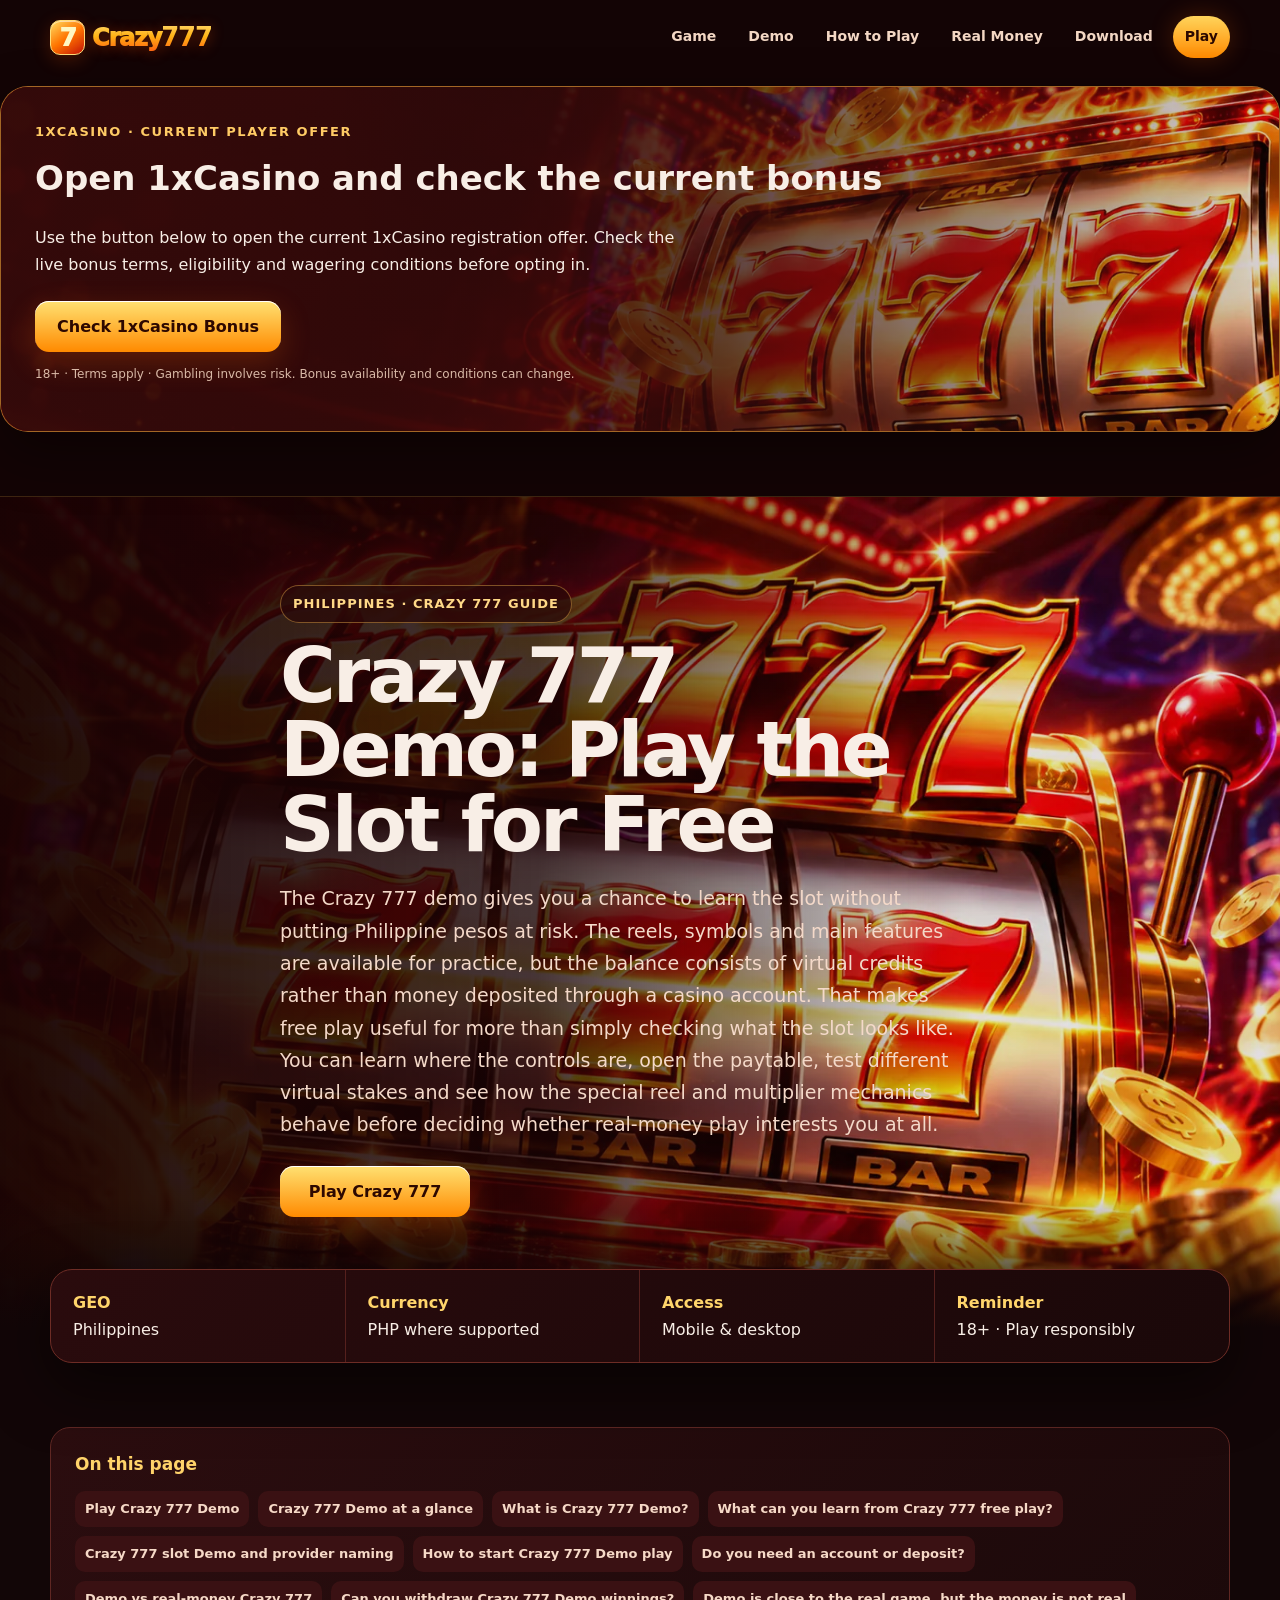
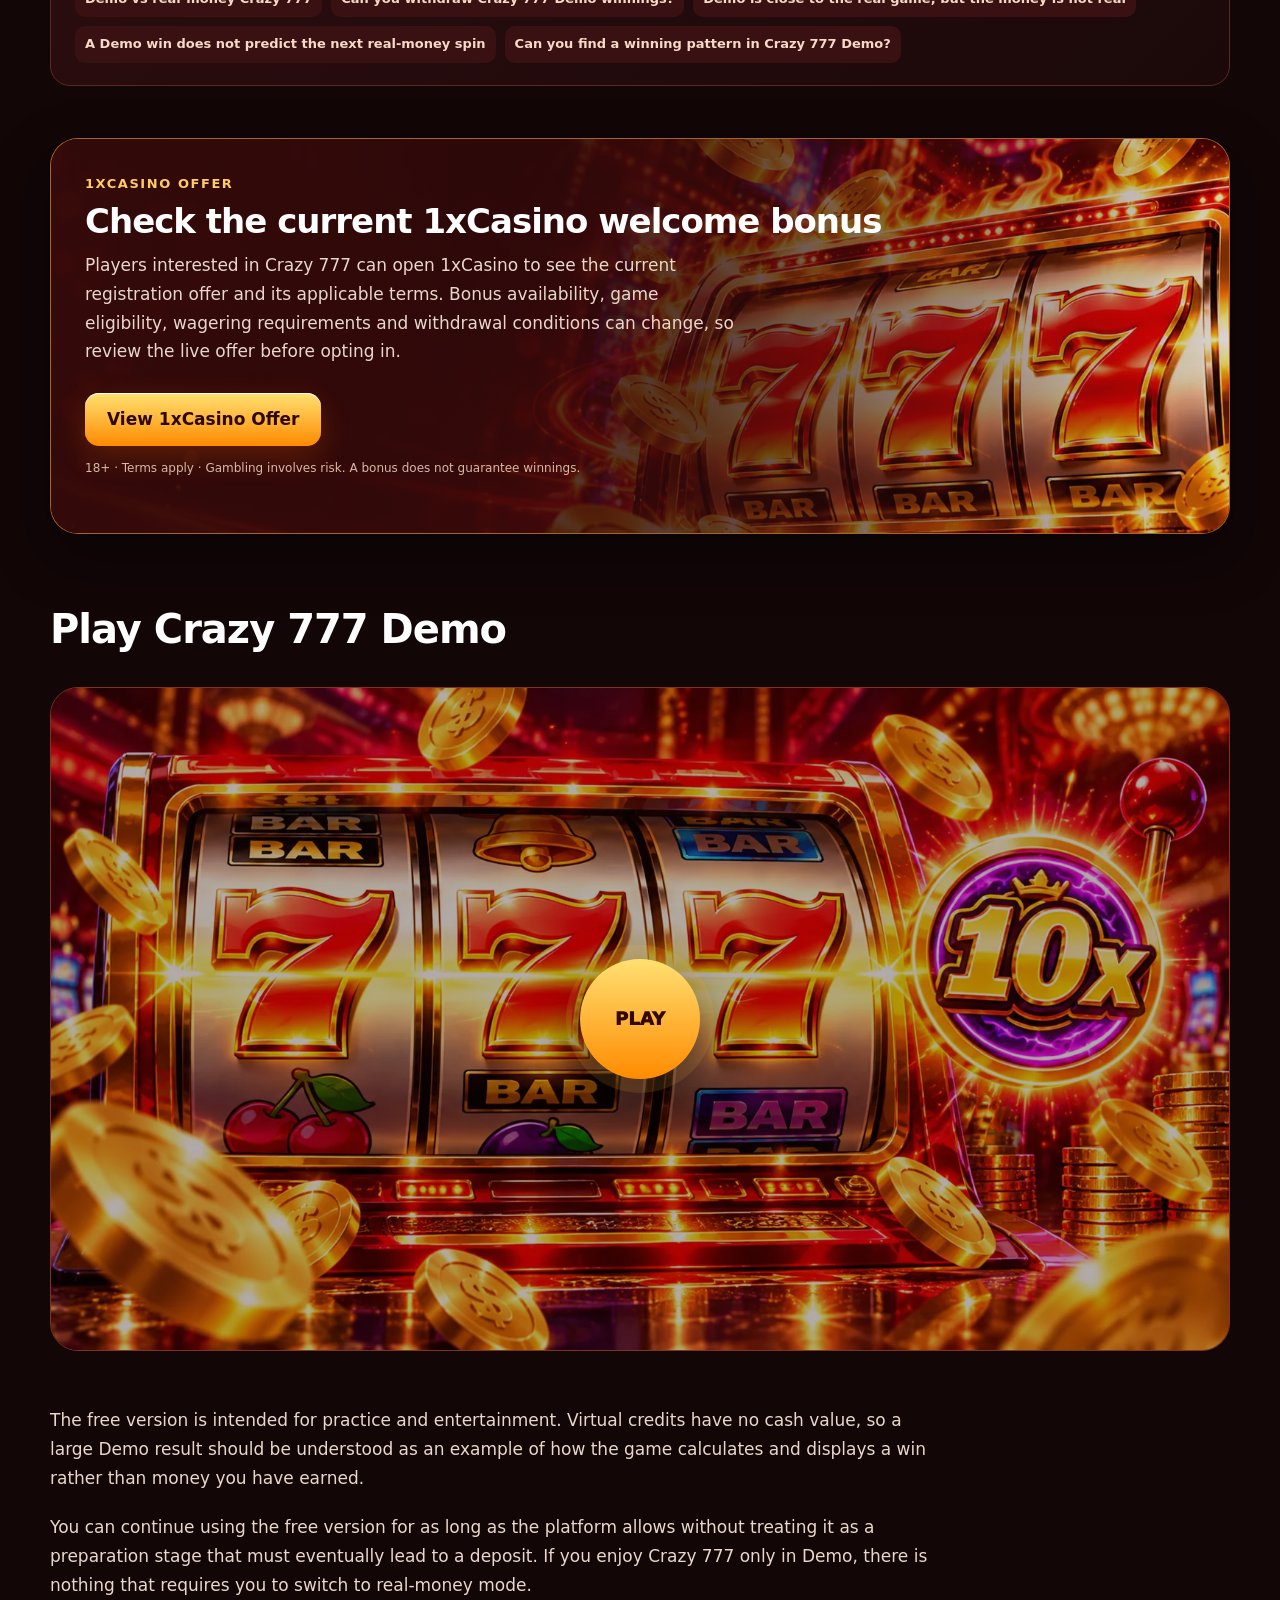
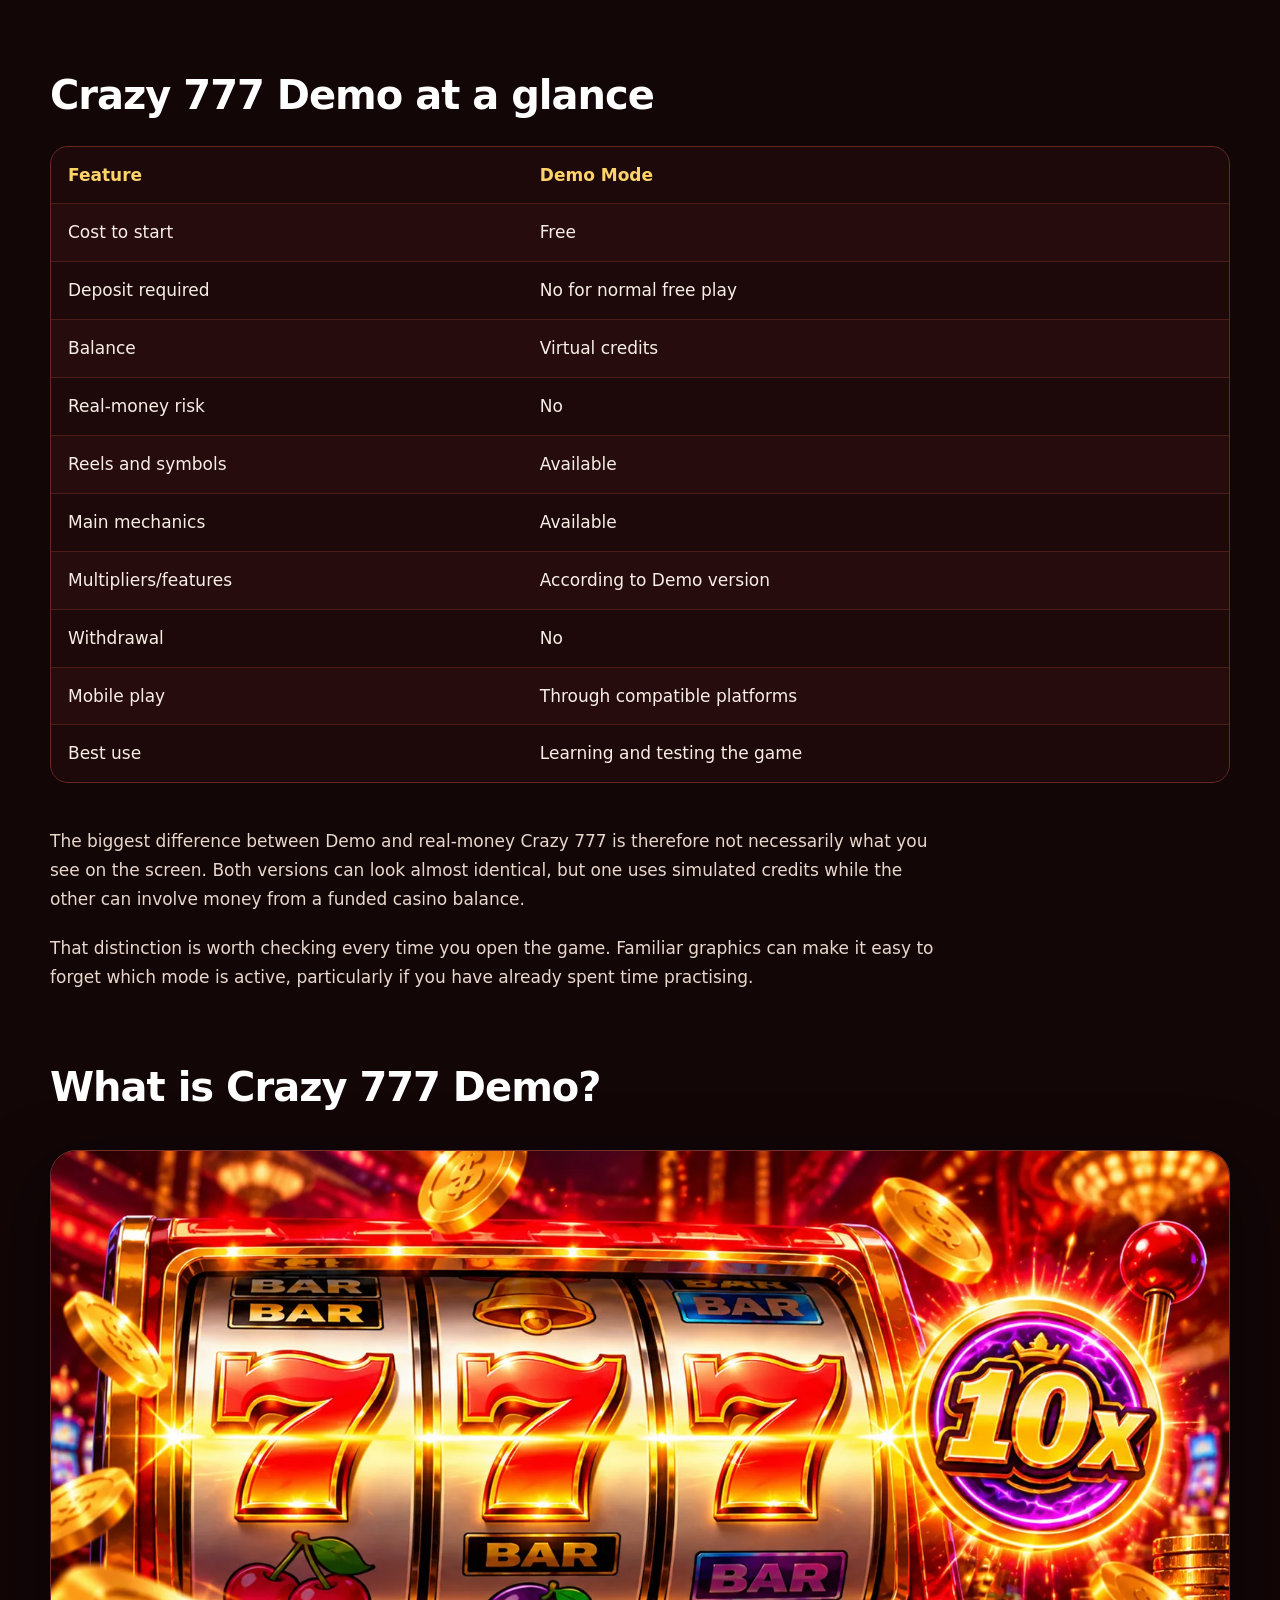
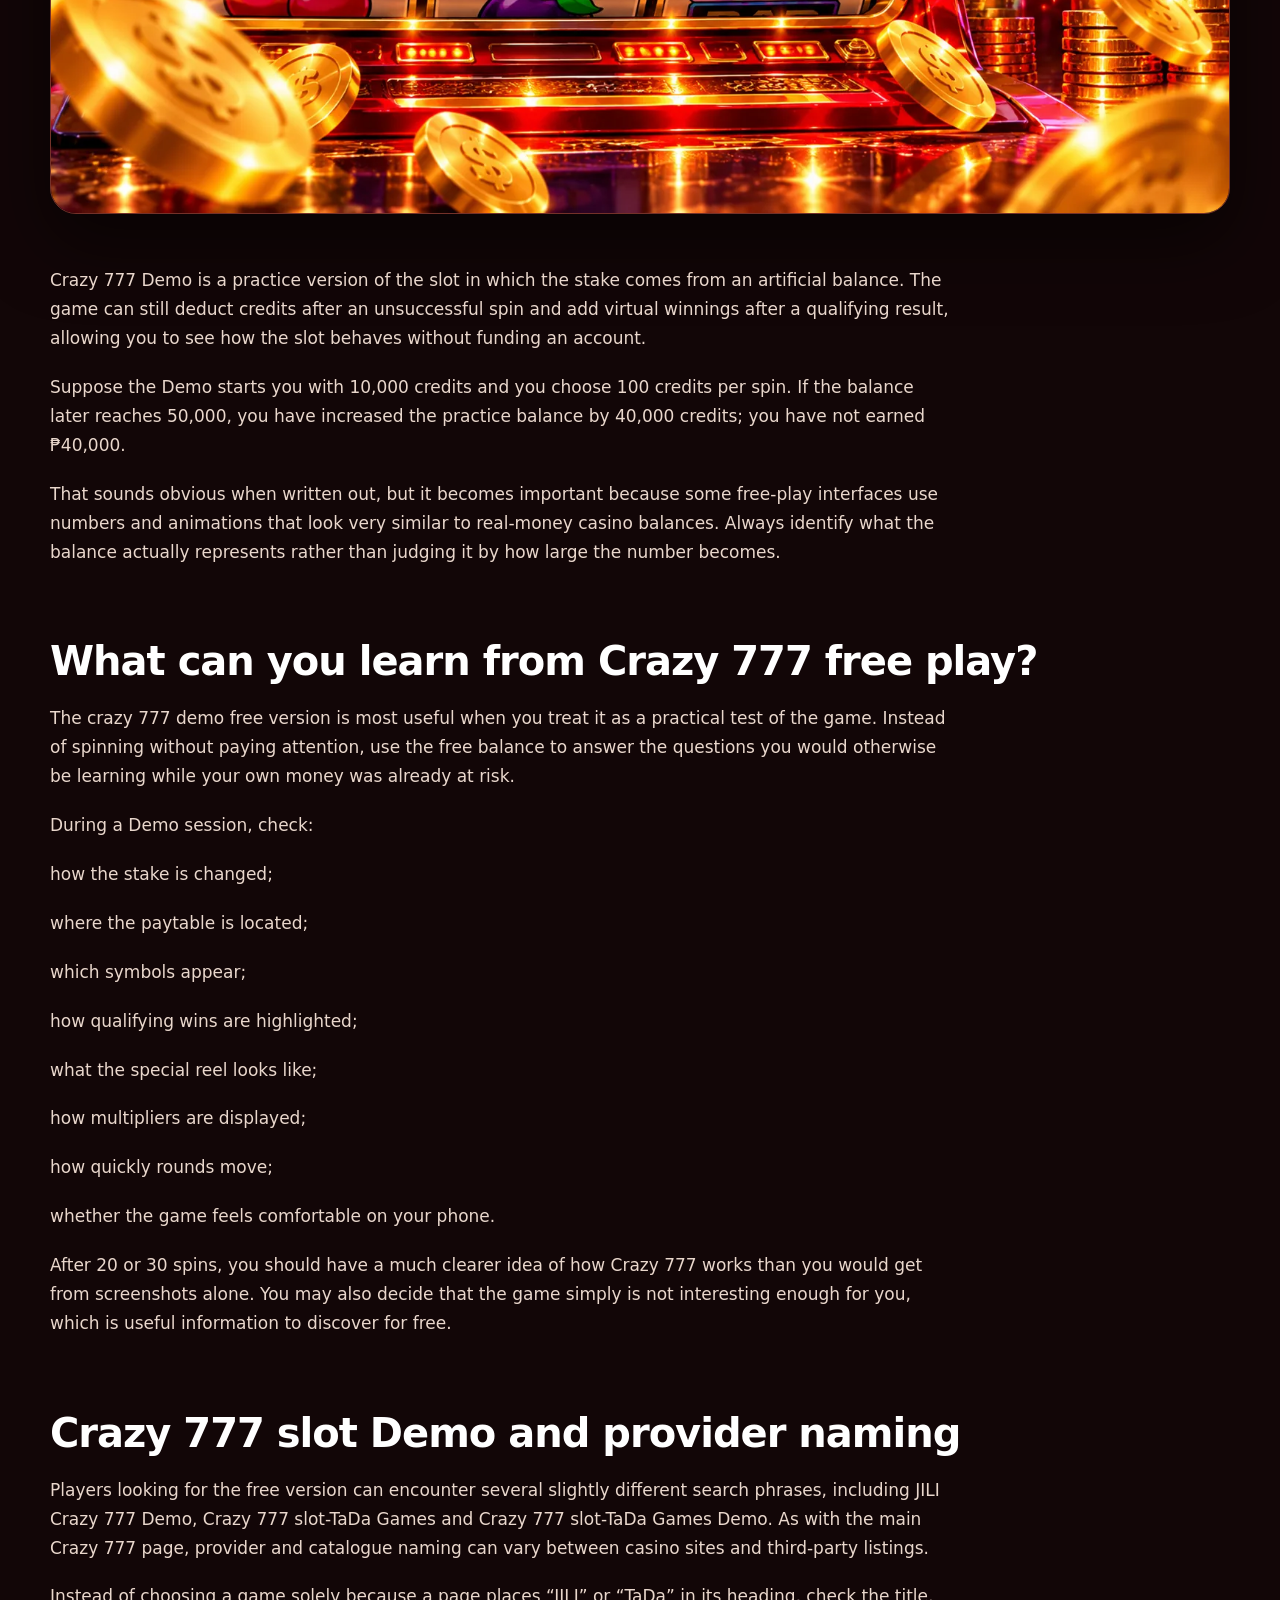
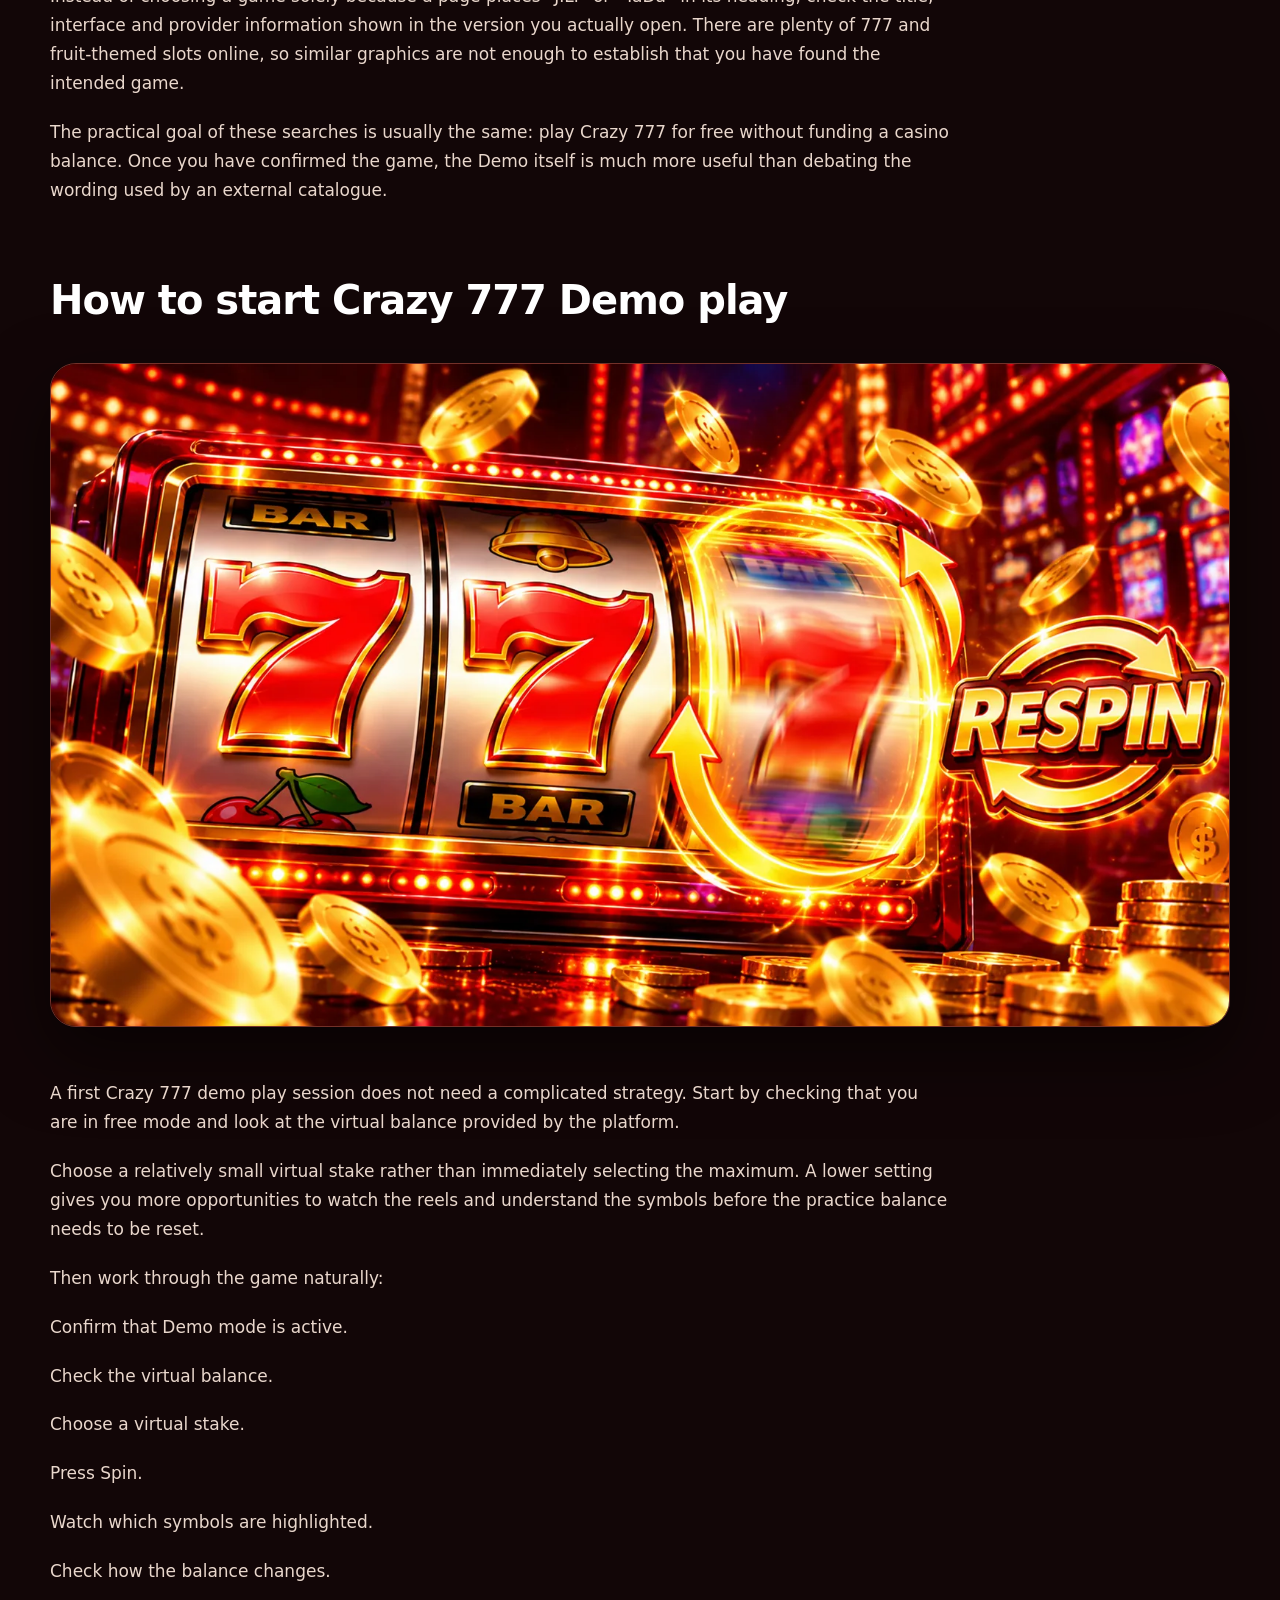
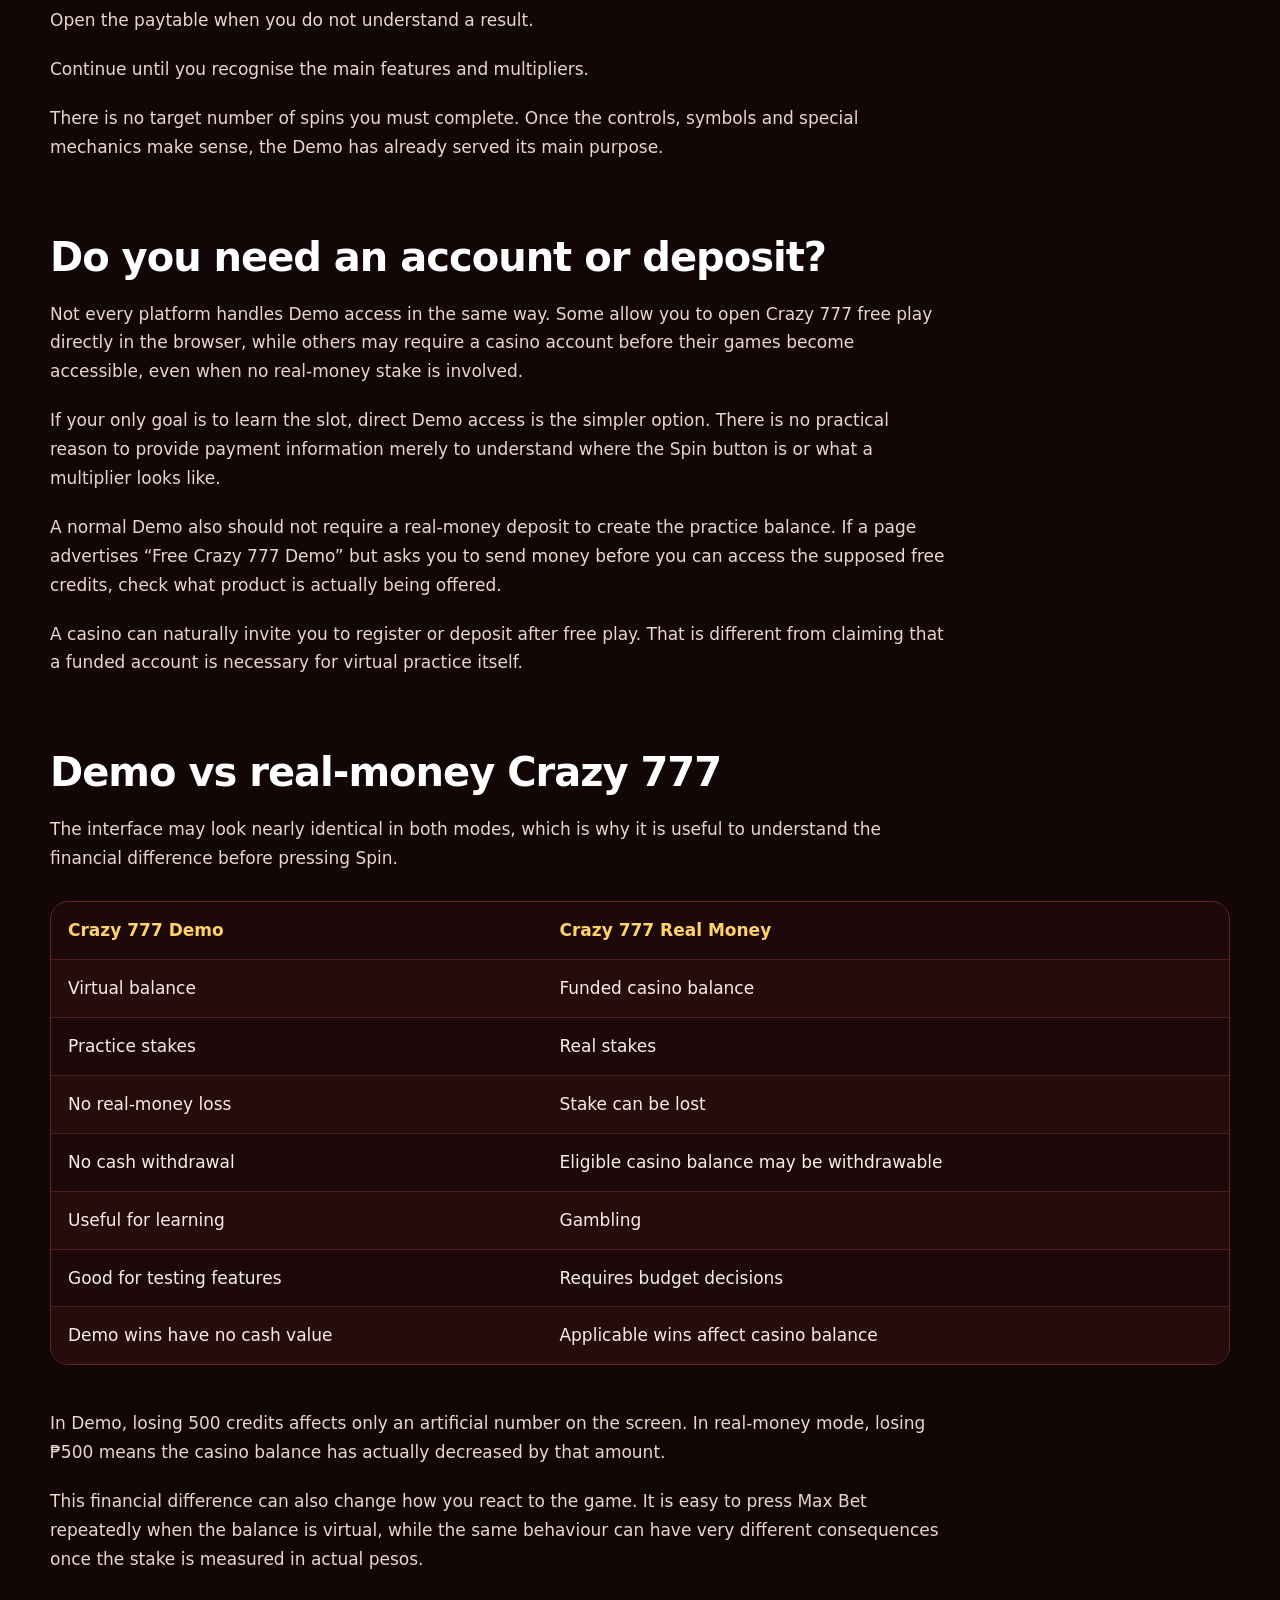
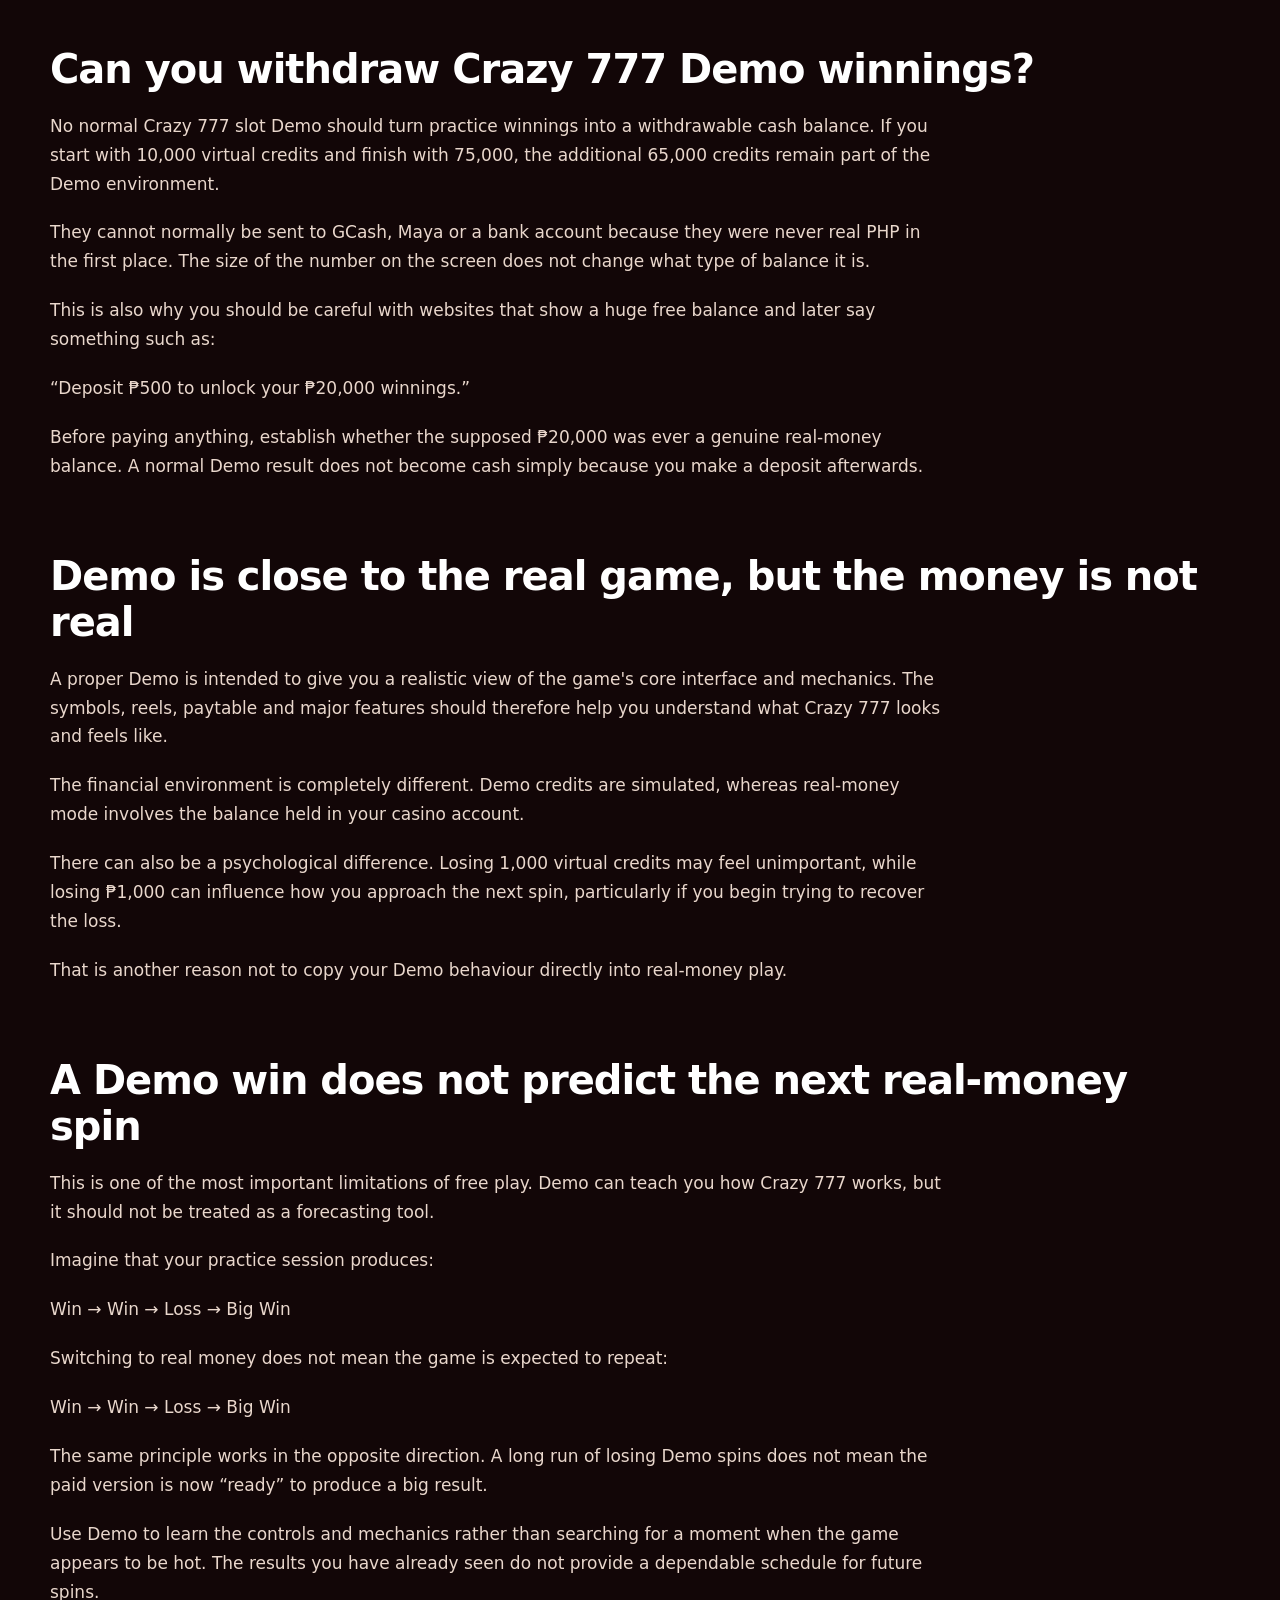
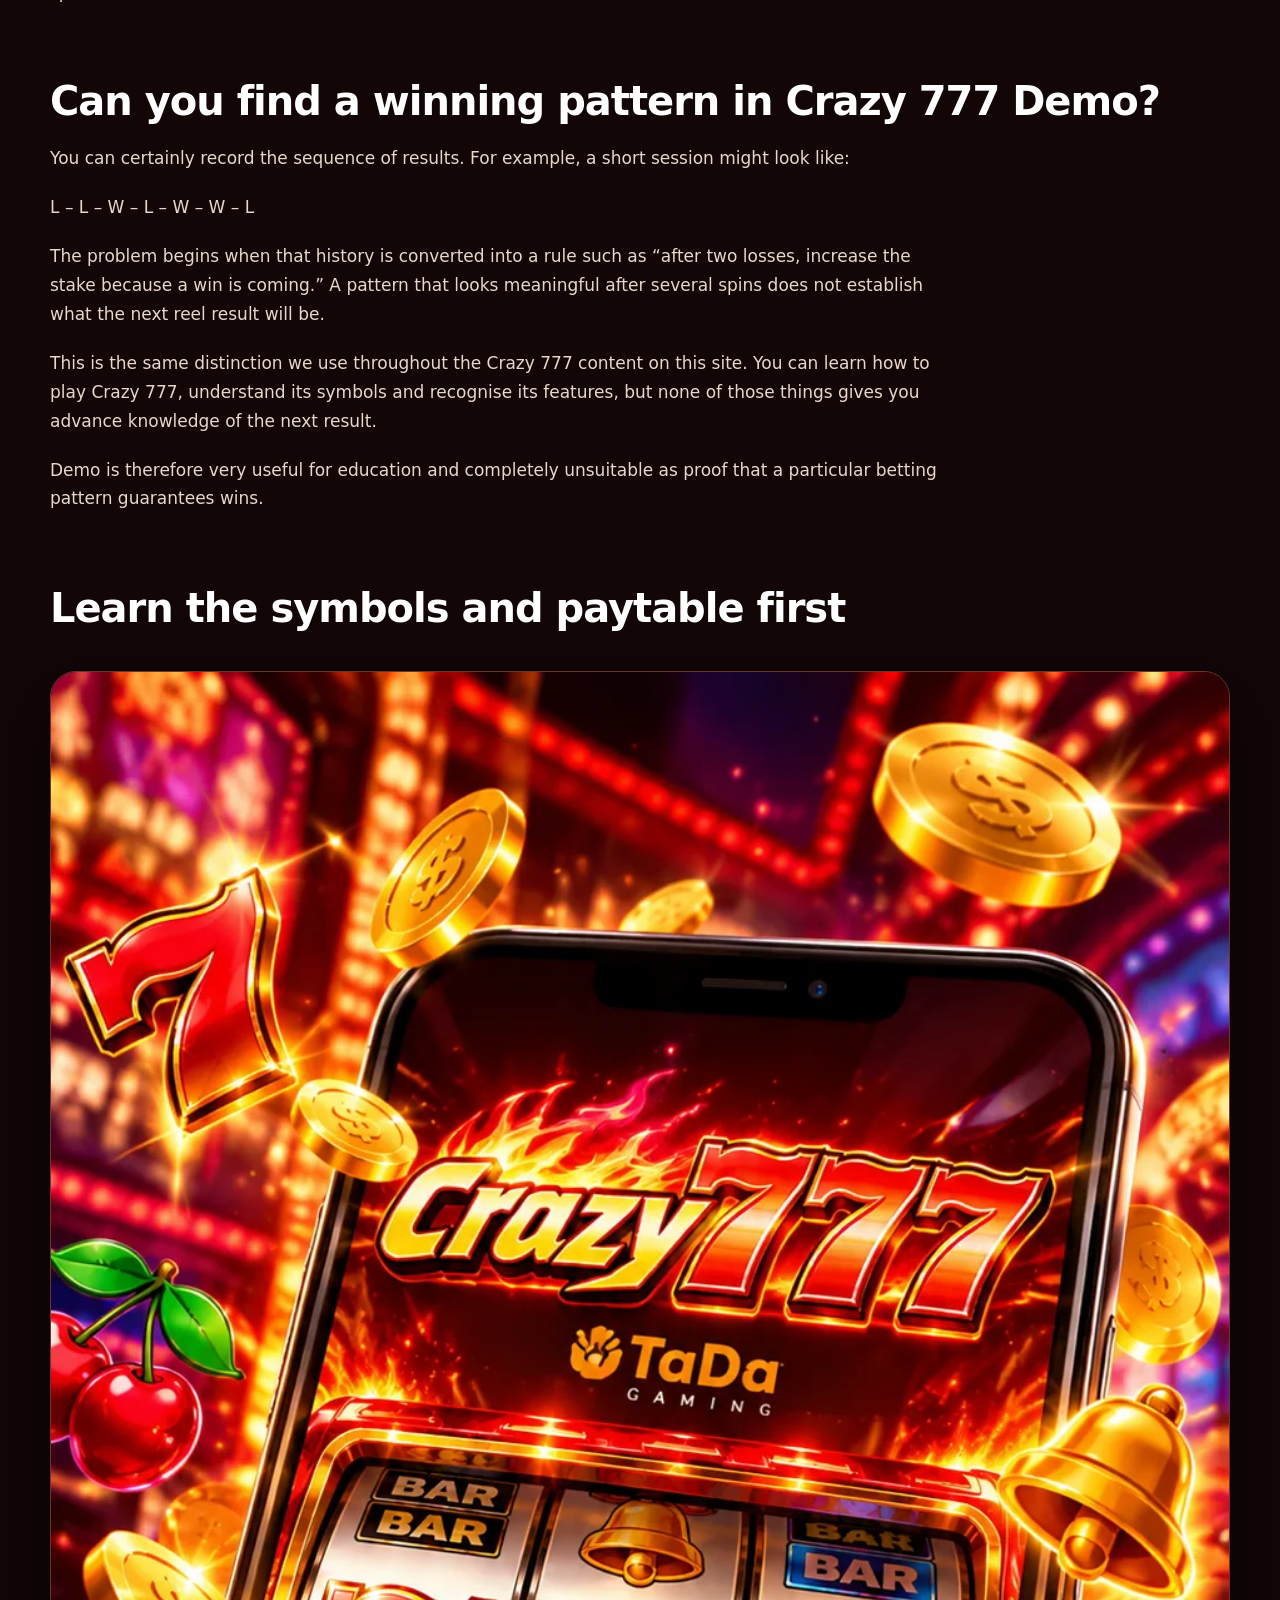
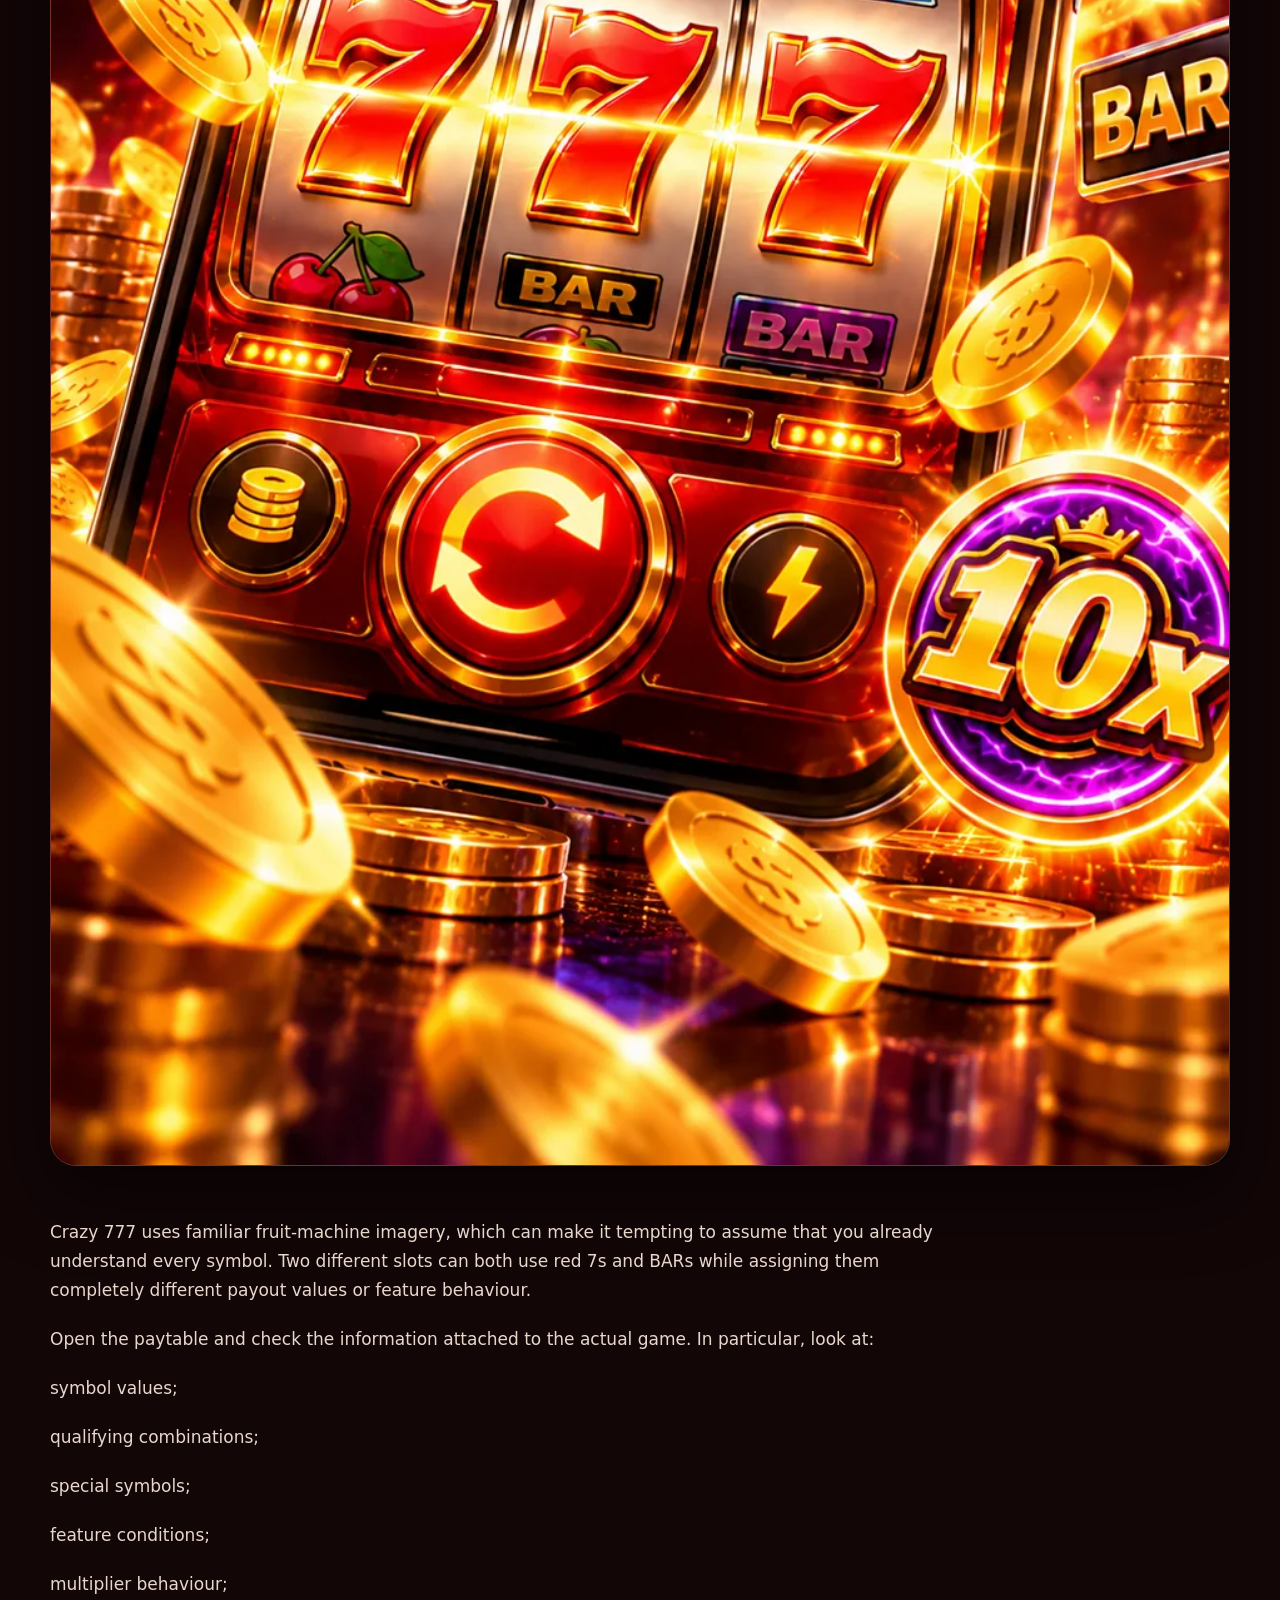
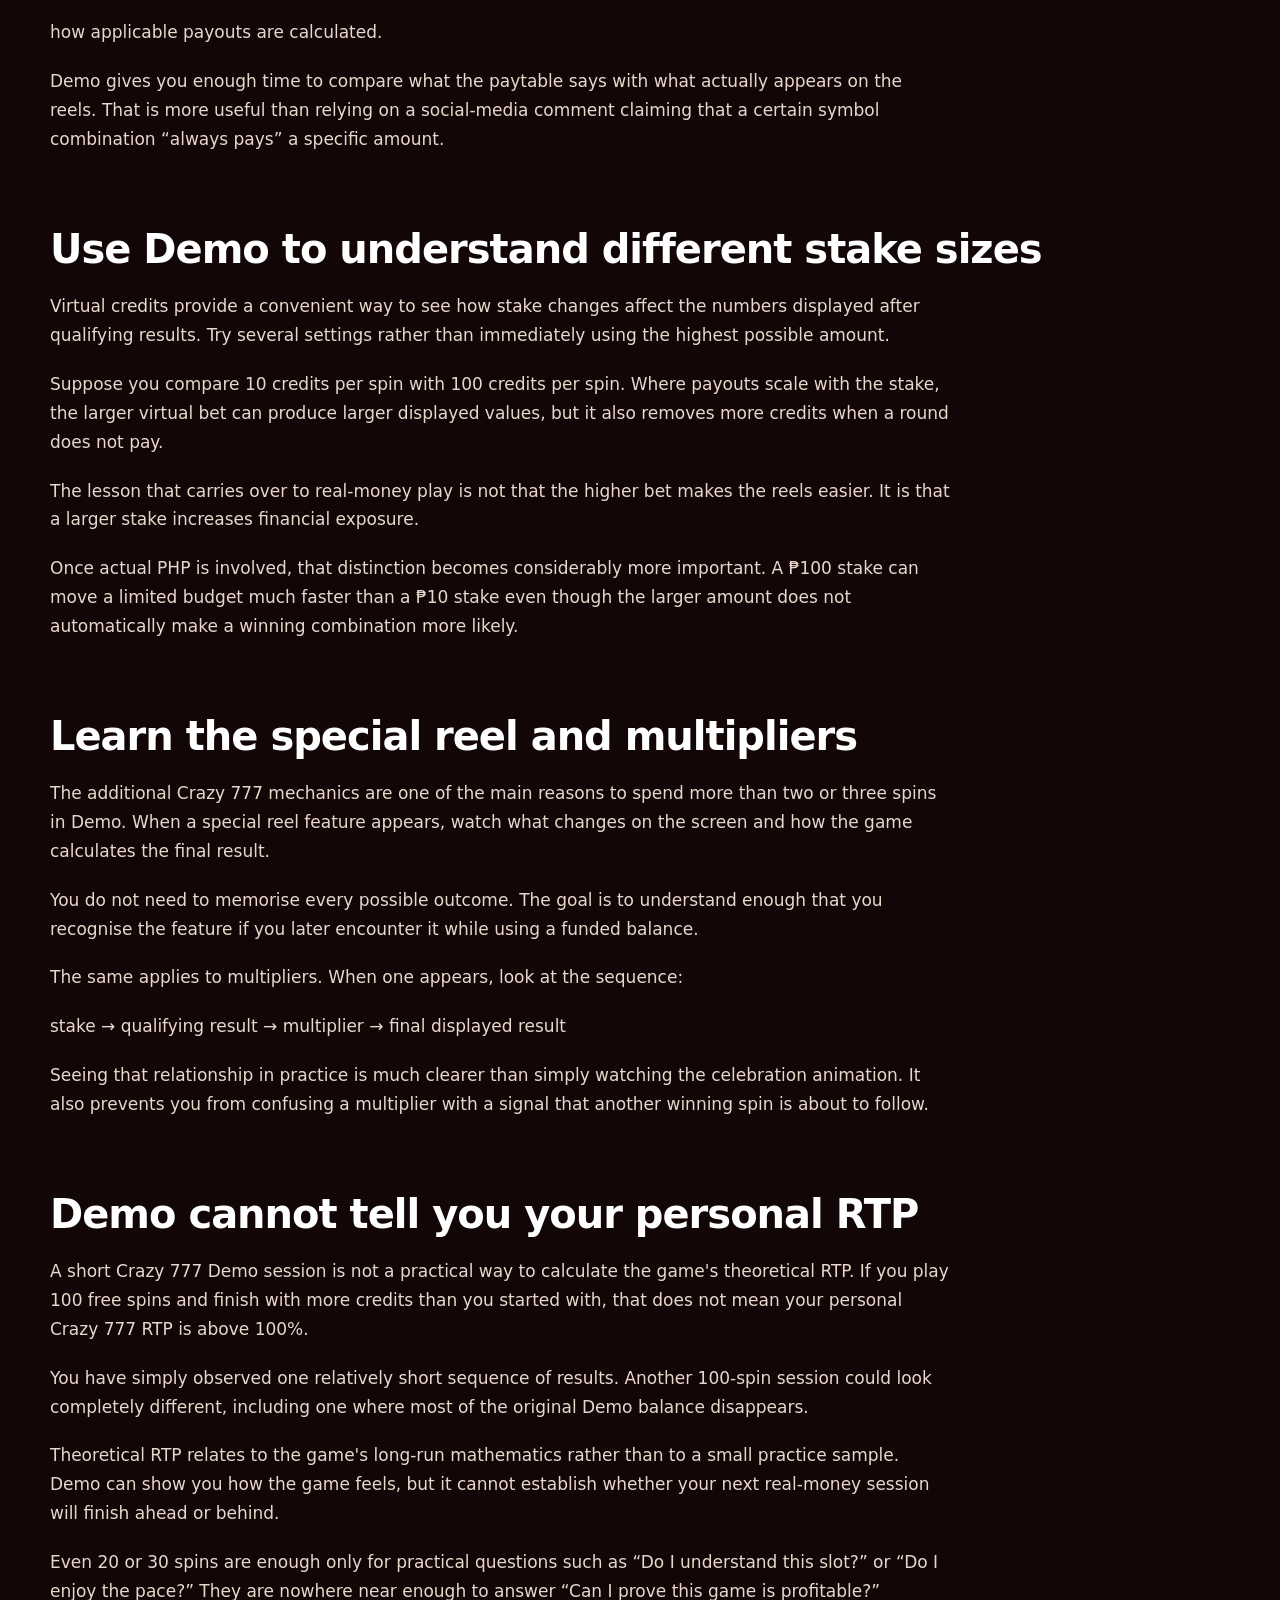
==== commit eeca281f: "Update2" ====
--- a/crazy-777-demo/index.html
+++ b/crazy-777-demo/index.html
@@ -1,3 +1,3 @@
-<!doctype html><html lang="en-PH"><head><meta charset="utf-8"><meta name="viewport" content="width=device-width,initial-scale=1"><title>Crazy 777 Demo: Play Free Online in the Philippines</title><meta name="description" content="Play Crazy 777 Demo for free and learn the slot before using real money. Explore the reels, symbols, multipliers and TaDa/JILI gameplay with virtual credits."><meta name="robots" content="index,follow"><link rel="canonical" href="https://theredlightph.com/crazy-777-demo/"><meta name="google-site-verification" content="9KcBztLnrq-bq9x8eg5gqF-JtW9DkqV1aY1myWnVCpM"><meta property="og:type" content="article"><meta property="og:title" content="Crazy 777 Demo: Play Free Online in the Philippines"><meta property="og:description" content="Play Crazy 777 Demo for free and learn the slot before using real money. Explore the reels, symbols, multipliers and TaDa/JILI gameplay with virtual credits."><meta property="og:url" content="https://theredlightph.com/crazy-777-demo/"><meta property="og:image" content="https://theredlightph.com/assets/img/hero.webp"><meta name="twitter:card" content="summary_large_image"><meta name="twitter:title" content="Crazy 777 Demo: Play Free Online in the Philippines"><meta name="twitter:description" content="Play Crazy 777 Demo for free and learn the slot before using real money. Explore the reels, symbols, multipliers and TaDa/JILI gameplay with virtual credits."><link rel="icon" href="/favicon.ico"><link rel="stylesheet" href="/assets/css/style.css"><script type="application/ld+json">{"@context": "https://schema.org", "@graph": [{"@type": "WebSite", "name": "Crazy 777 PH", "url": "https://theredlightph.com/"}, {"@type": "Article", "headline": "Crazy 777 Demo: Play the Slot for Free", "description": "Play Crazy 777 Demo for free and learn the slot before using real money. Explore the reels, symbols, multipliers and TaDa/JILI gameplay with virtual credits.", "inLanguage": "en-PH", "mainEntityOfPage": "https://theredlightph.com/crazy-777-demo/"}, {"@type": "FAQPage", "mainEntity": [{"@type": "Question", "name": "What is Crazy 777 Demo?", "acceptedAnswer": {"@type": "Answer", "text": "Crazy 777 Demo is a free-play version of the slot that uses virtual credits instead of money from a funded casino balance. It allows you to learn the controls, symbols and features without risking PHP."}}, {"@type": "Question", "name": "Can I play Crazy 777 Demo free?", "acceptedAnswer": {"@type": "Answer", "text": "Yes, where a platform provides crazy 777 demo free mode. Normal Demo play uses virtual credits, so a real-money stake is not required."}}, {"@type": "Question", "name": "What is Crazy 777 slot Demo?", "acceptedAnswer": {"@type": "Answer", "text": "The crazy 777 slot demo recreates the slot experience using a practice balance. You can explore the reels, paytable, multipliers and other mechanics without using real money."}}, {"@type": "Question", "name": "How do I start Crazy 777 Demo play?", "acceptedAnswer": {"@type": "Answer", "text": "Open a supported Demo version, confirm that the balance is virtual and choose a stake before pressing Spin. Use the first rounds to understand the symbols and paytable rather than trying to identify a winning pattern."}}, {"@type": "Question", "name": "Is JILI Crazy 777 Demo free?", "acceptedAnswer": {"@type": "Answer", "text": "Players commonly use JILI Crazy 777 Demo when searching for a free version of the game. If the platform provides a normal Demo, it should use virtual credits rather than a funded casino balance."}}, {"@type": "Question", "name": "Is Crazy 777 a TaDa Games slot?", "acceptedAnswer": {"@type": "Answer", "text": "Crazy 777 appears in searches and catalogues using TaDa as well as JILI-related terminology. Check the provider information displayed in the actual game you open instead of relying solely on an external page title."}}, {"@type": "Question", "name": "Do I need to register for Crazy 777 Demo?", "acceptedAnswer": {"@type": "Answer", "text": "Not necessarily. Some platforms allow browser-based Demo play without registration, while others require an account before games can be opened."}}, {"@type": "Question", "name": "Do I need to deposit to play Crazy 777 Demo?", "acceptedAnswer": {"@type": "Answer", "text": "A normal free Demo should not require a real-money deposit. If a site requires payment before providing supposed practice credits, check what it is actually offering."}}, {"@type": "Question", "name": "Can I play Crazy 777 for free?", "acceptedAnswer": {"@type": "Answer", "text": "Yes, where Demo is available. The free version uses virtual credits rather than PHP from a funded casino account."}}, {"@type": "Question", "name": "Can I withdraw Crazy 777 Demo winnings?", "acceptedAnswer": {"@type": "Answer", "text": "No. Standard Demo winnings have no real cash value, so increasing the virtual balance does not create money that can normally be withdrawn."}}, {"@type": "Question", "name": "Can Demo credits be converted to pesos?", "acceptedAnswer": {"@type": "Answer", "text": "No normal Demo balance should be treated as PHP. Making a later deposit does not automatically convert earlier practice winnings into real money."}}, {"@type": "Question", "name": "Is Crazy 777 Demo the same as the real game?", "acceptedAnswer": {"@type": "Answer", "text": "A proper Demo is intended to reproduce the core gameplay and features for practice. The important difference is that its balance is virtual, whereas real-money mode uses funds from a casino account."}}, {"@type": "Question", "name": "Does Crazy 777 Demo predict real-money results?", "acceptedAnswer": {"@type": "Answer", "text": "No. A sequence of wins and losses during free play does not guarantee that the same sequence will appear after switching to real money."}}, {"@type": "Question", "name": "Should I switch after a big Demo win?", "acceptedAnswer": {"@type": "Answer", "text": "A large practice win is not evidence that the game is currently “hot”. Use it to understand how the game displays a strong result rather than as a signal telling you when to deposit."}}, {"@type": "Question", "name": "Can I find a Crazy 777 winning pattern in Demo?", "acceptedAnswer": {"@type": "Answer", "text": "You can record previous outcomes, but a short sequence does not reliably reveal what the next spin will produce. Demo is useful for learning mechanics, not predicting future results."}}, {"@type": "Question", "name": "Can I test Crazy 777 multipliers in Demo?", "acceptedAnswer": {"@type": "Answer", "text": "Yes. Demo is a good place to see how multiplier mechanics appear and how they affect applicable virtual results without financial pressure."}}, {"@type": "Question", "name": "Does a higher Demo stake win more often?", "acceptedAnswer": {"@type": "Answer", "text": "A higher virtual stake can change the size of applicable displayed payouts, but it should not automatically be interpreted as increasing the probability of a winning spin."}}, {"@type": "Question", "name": "Can I calculate Crazy 777 RTP from Demo?", "acceptedAnswer": {"@type": "Answer", "text": "A short personal Demo session is not enough to establish the theoretical long-run RTP. Finishing ahead or behind after a small number of spins describes that particular practice session rather than the game's long-term mathematics."}}, {"@type": "Question", "name": "Can I play Crazy 777 Demo on Android?", "acceptedAnswer": {"@type": "Answer", "text": "Yes, where a compatible platform provides mobile browser access. A separate APK may not be necessary."}}, {"@type": "Question", "name": "Can I play Crazy 777 Demo on iPhone?", "acceptedAnswer": {"@type": "Answer", "text": "Yes, through a compatible browser-based platform where the Demo is available. Android APK files are not required for iPhone play."}}, {"@type": "Question", "name": "Do I need to download Crazy 777 Demo?", "acceptedAnswer": {"@type": "Answer", "text": "Not necessarily. Browser-based free play can provide access without installing a separate application."}}, {"@type": "Question", "name": "Is Crazy 777 unlimited money APK the same as Demo?", "acceptedAnswer": {"@type": "Answer", "text": "No. A modified APK is a separate third-party product, while Demo is simply practice gameplay using virtual credits. A very large artificial balance should not be confused with withdrawable money."}}, {"@type": "Question", "name": "Is Crazy 777 Demo available in the Philippines?", "acceptedAnswer": {"@type": "Answer", "text": "Availability depends on the platform carrying the game. Demo itself does not require a PHP stake because its balance is virtual."}}, {"@type": "Question", "name": "Can I use GCash or Maya in Crazy 777 Demo?", "acceptedAnswer": {"@type": "Answer", "text": "Normal Demo play does not need GCash or Maya because no real-money deposit is required. Those payment methods become relevant only if you separately choose to fund a casino account."}}, {"@type": "Question", "name": "Is Crazy 777 Demo good for beginners?", "acceptedAnswer": {"@type": "Answer", "text": "Yes. Beginners can learn the controls, paytable, symbols and features without paying for mistakes, while experienced slot players can use it to understand mechanics specific to Crazy 777."}}, {"@type": "Question", "name": "What should I learn before switching to real money?", "acceptedAnswer": {"@type": "Answer", "text": "Make sure you understand the controls, stake settings, paytable, symbols and special features first. If you later choose real-money play, separately check your PHP budget, casino conditions, payment methods and any bonus rules."}}]}]}</script></head><body><header class="site-header"><div class="wrap head"><a class="brand logo-brand" href="/"><img src="/assets/img/logo.webp" alt="Crazy 777 PH"></a><button class="burger" aria-label="Open menu">☰</button><nav class="nav"><a href="/">Game</a><a href="/crazy-777-demo/">Demo</a><a href="/how-to-play-crazy-777/">How to Play</a><a href="/crazy-777-real-money/">Real Money</a><a href="/crazy-777-download/">Download</a><a class="play-top" href="/play/">Play</a></nav></div></header><section class="hero"><div class="wrap hero-in"><span class="eyebrow">Philippines · Crazy 777 Guide</span><h1>Crazy 777 Demo: Play the Slot for Free</h1><p>The Crazy 777 demo gives you a chance to learn the slot without putting Philippine pesos at risk. The reels, symbols and main features are available for practice, but the balance consists of virtual credits rather than money deposited through a casino account. That makes free play useful for more than simply checking what the slot looks like. You can learn where the controls are, open the paytable, test different virtual stakes and see how the special reel and multiplier mechanics behave before deciding whether real-money play interests you at all.</p><div class="hero-actions"><a class="btn btn-main" href="/play/" rel="nofollow sponsored">Play Crazy 777</a></div></div></section><div class="trustbar"><div class="wrap trustgrid"><div><b>GEO</b>Philippines</div><div><b>Currency</b>PHP where supported</div><div><b>Access</b>Mobile & desktop</div><div><b>Reminder</b>18+ · Play responsibly</div></div></div><main class="main"><article class="wrap content"><aside class="toc"><strong>On this page</strong><div class="toc-links"><a href="#play-crazy-777-demo">Play Crazy 777 Demo</a><a href="#crazy-777-demo-at-a-glance">Crazy 777 Demo at a glance</a><a href="#what-is-crazy-777-demo">What is Crazy 777 Demo?</a><a href="#what-can-you-learn-from-crazy-777-free-play">What can you learn from Crazy 777 free play?</a><a href="#crazy-777-slot-demo-and-provider-naming">Crazy 777 slot Demo and provider naming</a><a href="#how-to-start-crazy-777-demo-play">How to start Crazy 777 Demo play</a><a href="#do-you-need-an-account-or-deposit">Do you need an account or deposit?</a><a href="#demo-vs-real-money-crazy-777">Demo vs real-money Crazy 777</a><a href="#can-you-withdraw-crazy-777-demo-winnings">Can you withdraw Crazy 777 Demo winnings?</a><a href="#demo-is-close-to-the-real-game-but-the-money-is-not-real">Demo is close to the real game, but the money is not real</a><a href="#a-demo-win-does-not-predict-the-next-real-money-spin">A Demo win does not predict the next real-money spin</a><a href="#can-you-find-a-winning-pattern-in-crazy-777-demo">Can you find a winning pattern in Crazy 777 Demo?</a></div></aside><h2 id="play-crazy-777-demo">Play Crazy 777 Demo</h2><div class="demo-panel"><img src="/assets/img/gameplay.webp" alt="Crazy 777 demo-style game preview" loading="lazy"><div class="demo-overlay"><a class="demo-play" href="/play/" rel="nofollow sponsored">PLAY</a></div></div><p>The free version is intended for practice and entertainment. Virtual credits have no cash value, so a large Demo result should be understood as an example of how the game calculates and displays a win rather than money you have earned.</p><p>You can continue using the free version for as long as the platform allows without treating it as a preparation stage that must eventually lead to a deposit. If you enjoy Crazy 777 only in Demo, there is nothing that requires you to switch to real-money mode.</p><h2 id="crazy-777-demo-at-a-glance">Crazy 777 Demo at a glance</h2><div class="table-wrap"><table><tr><th>Feature</th><th>Demo Mode</th></tr><tr><td>Cost to start</td><td>Free</td></tr><tr><td>Deposit required</td><td>No for normal free play</td></tr><tr><td>Balance</td><td>Virtual credits</td></tr><tr><td>Real-money risk</td><td>No</td></tr><tr><td>Reels and symbols</td><td>Available</td></tr><tr><td>Main mechanics</td><td>Available</td></tr><tr><td>Multipliers/features</td><td>According to Demo version</td></tr><tr><td>Withdrawal</td><td>No</td></tr><tr><td>Mobile play</td><td>Through compatible platforms</td></tr><tr><td>Best use</td><td>Learning and testing the game</td></tr></table></div><p>The biggest difference between Demo and real-money Crazy 777 is therefore not necessarily what you see on the screen. Both versions can look almost identical, but one uses simulated credits while the other can involve money from a funded casino balance.</p><p>That distinction is worth checking every time you open the game. Familiar graphics can make it easy to forget which mode is active, particularly if you have already spent time practising.</p><h2 id="what-is-crazy-777-demo">What is Crazy 777 Demo?</h2><figure class="visual"><img src="/assets/img/gameplay.webp" alt="Crazy 777 slot gameplay with classic red 7 symbols" loading="lazy"></figure><p>Crazy 777 Demo is a practice version of the slot in which the stake comes from an artificial balance. The game can still deduct credits after an unsuccessful spin and add virtual winnings after a qualifying result, allowing you to see how the slot behaves without funding an account.</p><p>Suppose the Demo starts you with 10,000 credits and you choose 100 credits per spin. If the balance later reaches 50,000, you have increased the practice balance by 40,000 credits; you have not earned ₱40,000.</p><p>That sounds obvious when written out, but it becomes important because some free-play interfaces use numbers and animations that look very similar to real-money casino balances. Always identify what the balance actually represents rather than judging it by how large the number becomes.</p><h2 id="what-can-you-learn-from-crazy-777-free-play">What can you learn from Crazy 777 free play?</h2><p>The crazy 777 demo free version is most useful when you treat it as a practical test of the game. Instead of spinning without paying attention, use the free balance to answer the questions you would otherwise be learning while your own money was already at risk.</p><p>During a Demo session, check:</p><p>how the stake is changed;</p><p>where the paytable is located;</p><p>which symbols appear;</p><p>how qualifying wins are highlighted;</p><p>what the special reel looks like;</p><p>how multipliers are displayed;</p><p>how quickly rounds move;</p><p>whether the game feels comfortable on your phone.</p><p>After 20 or 30 spins, you should have a much clearer idea of how Crazy 777 works than you would get from screenshots alone. You may also decide that the game simply is not interesting enough for you, which is useful information to discover for free.</p><h2 id="crazy-777-slot-demo-and-provider-naming">Crazy 777 slot Demo and provider naming</h2><p>Players looking for the free version can encounter several slightly different search phrases, including JILI Crazy 777 Demo, Crazy 777 slot-TaDa Games and Crazy 777 slot-TaDa Games Demo. As with the main Crazy 777 page, provider and catalogue naming can vary between casino sites and third-party listings.</p><p>Instead of choosing a game solely because a page places “JILI” or “TaDa” in its heading, check the title, interface and provider information shown in the version you actually open. There are plenty of 777 and fruit-themed slots online, so similar graphics are not enough to establish that you have found the intended game.</p><p>The practical goal of these searches is usually the same: play Crazy 777 for free without funding a casino balance. Once you have confirmed the game, the Demo itself is much more useful than debating the wording used by an external catalogue.</p><h2 id="how-to-start-crazy-777-demo-play">How to start Crazy 777 Demo play</h2><figure class="visual"><img src="/assets/img/respin.webp" alt="Crazy 777 special reel and respin feature" loading="lazy"></figure><p>A first Crazy 777 demo play session does not need a complicated strategy. Start by checking that you are in free mode and look at the virtual balance provided by the platform.</p><p>Choose a relatively small virtual stake rather than immediately selecting the maximum. A lower setting gives you more opportunities to watch the reels and understand the symbols before the practice balance needs to be reset.</p><p>Then work through the game naturally:</p><p>Confirm that Demo mode is active.</p><p>Check the virtual balance.</p><p>Choose a virtual stake.</p><p>Press Spin.</p><p>Watch which symbols are highlighted.</p><p>Check how the balance changes.</p><p>Open the paytable when you do not understand a result.</p><p>Continue until you recognise the main features and multipliers.</p><p>There is no target number of spins you must complete. Once the controls, symbols and special mechanics make sense, the Demo has already served its main purpose.</p><h2 id="do-you-need-an-account-or-deposit">Do you need an account or deposit?</h2><p>Not every platform handles Demo access in the same way. Some allow you to open Crazy 777 free play directly in the browser, while others may require a casino account before their games become accessible, even when no real-money stake is involved.</p><p>If your only goal is to learn the slot, direct Demo access is the simpler option. There is no practical reason to provide payment information merely to understand where the Spin button is or what a multiplier looks like.</p><p>A normal Demo also should not require a real-money deposit to create the practice balance. If a page advertises “Free Crazy 777 Demo” but asks you to send money before you can access the supposed free credits, check what product is actually being offered.</p><p>A casino can naturally invite you to register or deposit after free play. That is different from claiming that a funded account is necessary for virtual practice itself.</p><h2 id="demo-vs-real-money-crazy-777">Demo vs real-money Crazy 777</h2><p>The interface may look nearly identical in both modes, which is why it is useful to understand the financial difference before pressing Spin.</p><div class="table-wrap"><table><tr><th>Crazy 777 Demo</th><th>Crazy 777 Real Money</th></tr><tr><td>Virtual balance</td><td>Funded casino balance</td></tr><tr><td>Practice stakes</td><td>Real stakes</td></tr><tr><td>No real-money loss</td><td>Stake can be lost</td></tr><tr><td>No cash withdrawal</td><td>Eligible casino balance may be withdrawable</td></tr><tr><td>Useful for learning</td><td>Gambling</td></tr><tr><td>Good for testing features</td><td>Requires budget decisions</td></tr><tr><td>Demo wins have no cash value</td><td>Applicable wins affect casino balance</td></tr></table></div><p>In Demo, losing 500 credits affects only an artificial number on the screen. In real-money mode, losing ₱500 means the casino balance has actually decreased by that amount.</p><p>This financial difference can also change how you react to the game. It is easy to press Max Bet repeatedly when the balance is virtual, while the same behaviour can have very different consequences once the stake is measured in actual pesos.</p><h2 id="can-you-withdraw-crazy-777-demo-winnings">Can you withdraw Crazy 777 Demo winnings?</h2><section class="bonus"><div class="bonus-kicker">1xCasino offer</div><h2>Check the current 1xCasino welcome bonus</h2><p>Players interested in Crazy 777 can open 1xCasino to see the current registration offer and its applicable terms. Bonus availability, game eligibility, wagering requirements and withdrawal conditions can change, so review the live offer before opting in.</p><a class="btn btn-main" href="/play/" rel="nofollow sponsored">View 1xCasino Offer</a><p class="bonus-note">18+ · Terms apply · Gambling involves risk. A bonus does not guarantee winnings.</p></section><p>No normal Crazy 777 slot Demo should turn practice winnings into a withdrawable cash balance. If you start with 10,000 virtual credits and finish with 75,000, the additional 65,000 credits remain part of the Demo environment.</p><p>They cannot normally be sent to GCash, Maya or a bank account because they were never real PHP in the first place. The size of the number on the screen does not change what type of balance it is.</p><p>This is also why you should be careful with websites that show a huge free balance and later say something such as:</p><p>“Deposit ₱500 to unlock your ₱20,000 winnings.”</p><p>Before paying anything, establish whether the supposed ₱20,000 was ever a genuine real-money balance. A normal Demo result does not become cash simply because you make a deposit afterwards.</p><h2 id="demo-is-close-to-the-real-game-but-the-money-is-not-real">Demo is close to the real game, but the money is not real</h2><p>A proper Demo is intended to give you a realistic view of the game&#x27;s core interface and mechanics. The symbols, reels, paytable and major features should therefore help you understand what Crazy 777 looks and feels like.</p><p>The financial environment is completely different. Demo credits are simulated, whereas real-money mode involves the balance held in your casino account.</p><p>There can also be a psychological difference. Losing 1,000 virtual credits may feel unimportant, while losing ₱1,000 can influence how you approach the next spin, particularly if you begin trying to recover the loss.</p><p>That is another reason not to copy your Demo behaviour directly into real-money play.</p><h2 id="a-demo-win-does-not-predict-the-next-real-money-spin">A Demo win does not predict the next real-money spin</h2><p>This is one of the most important limitations of free play. Demo can teach you how Crazy 777 works, but it should not be treated as a forecasting tool.</p><p>Imagine that your practice session produces:</p><p>Win → Win → Loss → Big Win</p><p>Switching to real money does not mean the game is expected to repeat:</p><p>Win → Win → Loss → Big Win</p><p>The same principle works in the opposite direction. A long run of losing Demo spins does not mean the paid version is now “ready” to produce a big result.</p><p>Use Demo to learn the controls and mechanics rather than searching for a moment when the game appears to be hot. The results you have already seen do not provide a dependable schedule for future spins.</p><h2 id="can-you-find-a-winning-pattern-in-crazy-777-demo">Can you find a winning pattern in Crazy 777 Demo?</h2><p>You can certainly record the sequence of results. For example, a short session might look like:</p><p>L – L – W – L – W – W – L</p><p>The problem begins when that history is converted into a rule such as “after two losses, increase the stake because a win is coming.” A pattern that looks meaningful after several spins does not establish what the next reel result will be.</p><p>This is the same distinction we use throughout the Crazy 777 content on this site. You can learn how to play Crazy 777, understand its symbols and recognise its features, but none of those things gives you advance knowledge of the next result.</p><p>Demo is therefore very useful for education and completely unsuitable as proof that a particular betting pattern guarantees wins.</p><h2 id="learn-the-symbols-and-paytable-first">Learn the symbols and paytable first</h2><figure class="visual"><img src="/assets/img/mobile.webp" alt="Crazy 777 mobile gameplay on a smartphone" loading="lazy"></figure><p>Crazy 777 uses familiar fruit-machine imagery, which can make it tempting to assume that you already understand every symbol. Two different slots can both use red 7s and BARs while assigning them completely different payout values or feature behaviour.</p><p>Open the paytable and check the information attached to the actual game. In particular, look at:</p><p>symbol values;</p><p>qualifying combinations;</p><p>special symbols;</p><p>feature conditions;</p><p>multiplier behaviour;</p><p>how applicable payouts are calculated.</p><p>Demo gives you enough time to compare what the paytable says with what actually appears on the reels. That is more useful than relying on a social-media comment claiming that a certain symbol combination “always pays” a specific amount.</p><h2 id="use-demo-to-understand-different-stake-sizes">Use Demo to understand different stake sizes</h2><p>Virtual credits provide a convenient way to see how stake changes affect the numbers displayed after qualifying results. Try several settings rather than immediately using the highest possible amount.</p><p>Suppose you compare 10 credits per spin with 100 credits per spin. Where payouts scale with the stake, the larger virtual bet can produce larger displayed values, but it also removes more credits when a round does not pay.</p><p>The lesson that carries over to real-money play is not that the higher bet makes the reels easier. It is that a larger stake increases financial exposure.</p><p>Once actual PHP is involved, that distinction becomes considerably more important. A ₱100 stake can move a limited budget much faster than a ₱10 stake even though the larger amount does not automatically make a winning combination more likely.</p><h2 id="learn-the-special-reel-and-multipliers">Learn the special reel and multipliers</h2><p>The additional Crazy 777 mechanics are one of the main reasons to spend more than two or three spins in Demo. When a special reel feature appears, watch what changes on the screen and how the game calculates the final result.</p><p>You do not need to memorise every possible outcome. The goal is to understand enough that you recognise the feature if you later encounter it while using a funded balance.</p><p>The same applies to multipliers. When one appears, look at the sequence:</p><p>stake → qualifying result → multiplier → final displayed result</p><p>Seeing that relationship in practice is much clearer than simply watching the celebration animation. It also prevents you from confusing a multiplier with a signal that another winning spin is about to follow.</p><h2 id="demo-cannot-tell-you-your-personal-rtp">Demo cannot tell you your personal RTP</h2><p>A short Crazy 777 Demo session is not a practical way to calculate the game&#x27;s theoretical RTP. If you play 100 free spins and finish with more credits than you started with, that does not mean your personal Crazy 777 RTP is above 100%.</p><p>You have simply observed one relatively short sequence of results. Another 100-spin session could look completely different, including one where most of the original Demo balance disappears.</p><p>Theoretical RTP relates to the game&#x27;s long-run mathematics rather than to a small practice sample. Demo can show you how the game feels, but it cannot establish whether your next real-money session will finish ahead or behind.</p><p>Even 20 or 30 spins are enough only for practical questions such as “Do I understand this slot?” or “Do I enjoy the pace?” They are nowhere near enough to answer “Can I prove this game is profitable?”</p><h2 id="a-practical-40-spin-demo-session">A practical 40-spin Demo session</h2><section class="bonus"><div class="bonus-kicker">1xCasino offer</div><h2>Check the current 1xCasino welcome bonus</h2><p>Players interested in Crazy 777 can open 1xCasino to see the current registration offer and its applicable terms. Bonus availability, game eligibility, wagering requirements and withdrawal conditions can change, so review the live offer before opting in.</p><a class="btn btn-main" href="/play/" rel="nofollow sponsored">View 1xCasino Offer</a><p class="bonus-note">18+ · Terms apply · Gambling involves risk. A bonus does not guarantee winnings.</p></section><p>If you want to use Crazy 777 free play more deliberately, you can divide a short practice session into several stages without trying to predict results.</p><p>During the first ten spins, keep the same small virtual stake and concentrate on the symbols. For spins 11–20, open the paytable whenever a result is unclear so you start connecting what happens on the reels with the game&#x27;s rules.</p><p>During spins 21–30, pay more attention to special features and multipliers. For the final ten spins, try another virtual stake and observe how the displayed values change when the game produces an applicable result.</p><p>After roughly 40 spins, ask yourself whether you understand:</p><p>the stake controls;</p><p>the main symbols;</p><p>the paytable;</p><p>the special reel;</p><p>the multipliers;</p><p>the general pace of play.</p><p>If the answer is yes, the Demo has done its job. Whether you ever move beyond free play is a separate decision.</p><h2 id="crazy-777-demo-for-beginners-and-experienced-players">Crazy 777 Demo for beginners and experienced players</h2><p>Beginners benefit from Demo because they can learn basic slot terminology without paying for mistakes. Concepts such as stake, Spin, paytable, multiplier and balance become much easier to understand after you have actually used them on screen.</p><p>Experienced slot players can benefit as well. Knowing how another 777-themed game works does not automatically tell you the exact Crazy 777 symbol values, feature conditions or multiplier behaviour.</p><p>A few free rounds can answer those questions much faster than making assumptions based on a familiar theme. This is particularly useful because Crazy 777 looks simple enough that an experienced player might otherwise skip the paytable entirely.</p><h2 id="crazy-777-demo-on-android-iphone-and-desktop">Crazy 777 Demo on Android, iPhone and desktop</h2><p>You do not necessarily need a separate application for Crazy 777 demo play. Where a compatible browser version is available, Android users can open the game through Chrome or another supported browser, while iPhone users can use Safari or a compatible alternative.</p><p>This is useful because you can test more than the slot itself. On your phone, check whether the reels fit comfortably on the screen, whether the controls are easy to tap and whether animations remain smooth on your connection.</p><p>Desktop gives you more physical screen space and can make the paytable easier to inspect. The underlying interaction remains the same, so moving from desktop to mobile does not change the basic stake → Spin → result structure.</p><p>If you expect to play primarily on your phone, test the Demo there before making any real-money decision. A game that feels comfortable with a mouse and large monitor can feel different on a smaller touchscreen.</p><h2 id="you-usually-do-not-need-a-crazy-777-demo-download">You usually do not need a Crazy 777 Demo download</h2><div class="symbol-row"><div class="symbol-card"><img src="/assets/img/seven.webp" alt="Crazy 777 red seven symbol" loading="lazy"><div><b>Classic 7 symbol</b><span>A central visual element in the slot.</span></div></div><div class="symbol-card"><img src="/assets/img/mult.webp" alt="Crazy 777 10x multiplier symbol" loading="lazy"><div><b>Multiplier visual</b><span>Check the game rules for how multipliers apply.</span></div></div></div><p>Browser-based free play means a separate Crazy 777 game download or APK is often unnecessary. This also helps avoid confusion with third-party files using popular gambling-game names.</p><p>Searches can produce labels such as:</p><p>Crazy 777 Free APK
+<!doctype html><html lang="en-PH"><head><meta charset="utf-8"><meta name="viewport" content="width=device-width,initial-scale=1"><title>Crazy 777 Demo: Play Free Online in the Philippines</title><meta name="description" content="Play Crazy 777 Demo for free and learn the slot before using real money. Explore the reels, symbols, multipliers and TaDa/JILI gameplay with virtual credits."><meta name="robots" content="index,follow"><link rel="canonical" href="https://theredlightph.com/crazy-777-demo/"><meta name="google-site-verification" content="9KcBztLnrq-bq9x8eg5gqF-JtW9DkqV1aY1myWnVCpM"><meta property="og:type" content="article"><meta property="og:title" content="Crazy 777 Demo: Play Free Online in the Philippines"><meta property="og:description" content="Play Crazy 777 Demo for free and learn the slot before using real money. Explore the reels, symbols, multipliers and TaDa/JILI gameplay with virtual credits."><meta property="og:url" content="https://theredlightph.com/crazy-777-demo/"><meta property="og:image" content="https://theredlightph.com/assets/img/hero.webp"><meta name="twitter:card" content="summary_large_image"><meta name="twitter:title" content="Crazy 777 Demo: Play Free Online in the Philippines"><meta name="twitter:description" content="Play Crazy 777 Demo for free and learn the slot before using real money. Explore the reels, symbols, multipliers and TaDa/JILI gameplay with virtual credits."><link rel="icon" href="/favicon.ico"><link rel="stylesheet" href="/assets/css/style.css"><script type="application/ld+json">{"@context": "https://schema.org", "@graph": [{"@type": "WebSite", "name": "Crazy 777 PH", "url": "https://theredlightph.com/"}, {"@type": "Article", "headline": "Crazy 777 Demo: Play the Slot for Free", "description": "Play Crazy 777 Demo for free and learn the slot before using real money. Explore the reels, symbols, multipliers and TaDa/JILI gameplay with virtual credits.", "inLanguage": "en-PH", "mainEntityOfPage": "https://theredlightph.com/crazy-777-demo/"}, {"@type": "FAQPage", "mainEntity": [{"@type": "Question", "name": "What is Crazy 777 Demo?", "acceptedAnswer": {"@type": "Answer", "text": "Crazy 777 Demo is a free-play version of the slot that uses virtual credits instead of money from a funded casino balance. It allows you to learn the controls, symbols and features without risking PHP."}}, {"@type": "Question", "name": "Can I play Crazy 777 Demo free?", "acceptedAnswer": {"@type": "Answer", "text": "Yes, where a platform provides crazy 777 demo free mode. Normal Demo play uses virtual credits, so a real-money stake is not required."}}, {"@type": "Question", "name": "What is Crazy 777 slot Demo?", "acceptedAnswer": {"@type": "Answer", "text": "The crazy 777 slot demo recreates the slot experience using a practice balance. You can explore the reels, paytable, multipliers and other mechanics without using real money."}}, {"@type": "Question", "name": "How do I start Crazy 777 Demo play?", "acceptedAnswer": {"@type": "Answer", "text": "Open a supported Demo version, confirm that the balance is virtual and choose a stake before pressing Spin. Use the first rounds to understand the symbols and paytable rather than trying to identify a winning pattern."}}, {"@type": "Question", "name": "Is JILI Crazy 777 Demo free?", "acceptedAnswer": {"@type": "Answer", "text": "Players commonly use JILI Crazy 777 Demo when searching for a free version of the game. If the platform provides a normal Demo, it should use virtual credits rather than a funded casino balance."}}, {"@type": "Question", "name": "Is Crazy 777 a TaDa Games slot?", "acceptedAnswer": {"@type": "Answer", "text": "Crazy 777 appears in searches and catalogues using TaDa as well as JILI-related terminology. Check the provider information displayed in the actual game you open instead of relying solely on an external page title."}}, {"@type": "Question", "name": "Do I need to register for Crazy 777 Demo?", "acceptedAnswer": {"@type": "Answer", "text": "Not necessarily. Some platforms allow browser-based Demo play without registration, while others require an account before games can be opened."}}, {"@type": "Question", "name": "Do I need to deposit to play Crazy 777 Demo?", "acceptedAnswer": {"@type": "Answer", "text": "A normal free Demo should not require a real-money deposit. If a site requires payment before providing supposed practice credits, check what it is actually offering."}}, {"@type": "Question", "name": "Can I play Crazy 777 for free?", "acceptedAnswer": {"@type": "Answer", "text": "Yes, where Demo is available. The free version uses virtual credits rather than PHP from a funded casino account."}}, {"@type": "Question", "name": "Can I withdraw Crazy 777 Demo winnings?", "acceptedAnswer": {"@type": "Answer", "text": "No. Standard Demo winnings have no real cash value, so increasing the virtual balance does not create money that can normally be withdrawn."}}, {"@type": "Question", "name": "Can Demo credits be converted to pesos?", "acceptedAnswer": {"@type": "Answer", "text": "No normal Demo balance should be treated as PHP. Making a later deposit does not automatically convert earlier practice winnings into real money."}}, {"@type": "Question", "name": "Is Crazy 777 Demo the same as the real game?", "acceptedAnswer": {"@type": "Answer", "text": "A proper Demo is intended to reproduce the core gameplay and features for practice. The important difference is that its balance is virtual, whereas real-money mode uses funds from a casino account."}}, {"@type": "Question", "name": "Does Crazy 777 Demo predict real-money results?", "acceptedAnswer": {"@type": "Answer", "text": "No. A sequence of wins and losses during free play does not guarantee that the same sequence will appear after switching to real money."}}, {"@type": "Question", "name": "Should I switch after a big Demo win?", "acceptedAnswer": {"@type": "Answer", "text": "A large practice win is not evidence that the game is currently “hot”. Use it to understand how the game displays a strong result rather than as a signal telling you when to deposit."}}, {"@type": "Question", "name": "Can I find a Crazy 777 winning pattern in Demo?", "acceptedAnswer": {"@type": "Answer", "text": "You can record previous outcomes, but a short sequence does not reliably reveal what the next spin will produce. Demo is useful for learning mechanics, not predicting future results."}}, {"@type": "Question", "name": "Can I test Crazy 777 multipliers in Demo?", "acceptedAnswer": {"@type": "Answer", "text": "Yes. Demo is a good place to see how multiplier mechanics appear and how they affect applicable virtual results without financial pressure."}}, {"@type": "Question", "name": "Does a higher Demo stake win more often?", "acceptedAnswer": {"@type": "Answer", "text": "A higher virtual stake can change the size of applicable displayed payouts, but it should not automatically be interpreted as increasing the probability of a winning spin."}}, {"@type": "Question", "name": "Can I calculate Crazy 777 RTP from Demo?", "acceptedAnswer": {"@type": "Answer", "text": "A short personal Demo session is not enough to establish the theoretical long-run RTP. Finishing ahead or behind after a small number of spins describes that particular practice session rather than the game's long-term mathematics."}}, {"@type": "Question", "name": "Can I play Crazy 777 Demo on Android?", "acceptedAnswer": {"@type": "Answer", "text": "Yes, where a compatible platform provides mobile browser access. A separate APK may not be necessary."}}, {"@type": "Question", "name": "Can I play Crazy 777 Demo on iPhone?", "acceptedAnswer": {"@type": "Answer", "text": "Yes, through a compatible browser-based platform where the Demo is available. Android APK files are not required for iPhone play."}}, {"@type": "Question", "name": "Do I need to download Crazy 777 Demo?", "acceptedAnswer": {"@type": "Answer", "text": "Not necessarily. Browser-based free play can provide access without installing a separate application."}}, {"@type": "Question", "name": "Is Crazy 777 unlimited money APK the same as Demo?", "acceptedAnswer": {"@type": "Answer", "text": "No. A modified APK is a separate third-party product, while Demo is simply practice gameplay using virtual credits. A very large artificial balance should not be confused with withdrawable money."}}, {"@type": "Question", "name": "Is Crazy 777 Demo available in the Philippines?", "acceptedAnswer": {"@type": "Answer", "text": "Availability depends on the platform carrying the game. Demo itself does not require a PHP stake because its balance is virtual."}}, {"@type": "Question", "name": "Can I use GCash or Maya in Crazy 777 Demo?", "acceptedAnswer": {"@type": "Answer", "text": "Normal Demo play does not need GCash or Maya because no real-money deposit is required. Those payment methods become relevant only if you separately choose to fund a casino account."}}, {"@type": "Question", "name": "Is Crazy 777 Demo good for beginners?", "acceptedAnswer": {"@type": "Answer", "text": "Yes. Beginners can learn the controls, paytable, symbols and features without paying for mistakes, while experienced slot players can use it to understand mechanics specific to Crazy 777."}}, {"@type": "Question", "name": "What should I learn before switching to real money?", "acceptedAnswer": {"@type": "Answer", "text": "Make sure you understand the controls, stake settings, paytable, symbols and special features first. If you later choose real-money play, separately check your PHP budget, casino conditions, payment methods and any bonus rules."}}]}]}</script></head><body><header class="site-header"><div class="wrap head"><a class="brand logo-brand" href="/" aria-label="Crazy 777 PH home"><span class="mark7">7</span><span class="brandword">Crazy<strong>777</strong></span></a><button class="burger" aria-label="Open menu">☰</button><nav class="nav"><a href="/">Game</a><a href="/crazy-777-demo/">Demo</a><a href="/how-to-play-crazy-777/">How to Play</a><a href="/crazy-777-real-money/">Real Money</a><a href="/crazy-777-download/">Download</a><a class="play-top" href="/play/">Play</a></nav></div><section class="bonus bonus-first"><div class="bonus-kicker">1xCasino · Current player offer</div><h2>Open 1xCasino and check the current bonus</h2><p>Use the button below to open the current 1xCasino registration offer. Check the live bonus terms, eligibility and wagering conditions before opting in.</p><a class="btn btn-main" href="/play/" rel="nofollow sponsored">Check 1xCasino Bonus</a><p class="bonus-note">18+ · Terms apply · Gambling involves risk. Bonus availability and conditions can change.</p></section></header><section class="hero"><div class="wrap hero-in"><span class="eyebrow">Philippines · Crazy 777 Guide</span><h1>Crazy 777 Demo: Play the Slot for Free</h1><p>The Crazy 777 demo gives you a chance to learn the slot without putting Philippine pesos at risk. The reels, symbols and main features are available for practice, but the balance consists of virtual credits rather than money deposited through a casino account. That makes free play useful for more than simply checking what the slot looks like. You can learn where the controls are, open the paytable, test different virtual stakes and see how the special reel and multiplier mechanics behave before deciding whether real-money play interests you at all.</p><div class="hero-actions"><a class="btn btn-main" href="/play/" rel="nofollow sponsored">Play Crazy 777</a></div></div></section><div class="trustbar"><div class="wrap trustgrid"><div><b>GEO</b>Philippines</div><div><b>Currency</b>PHP where supported</div><div><b>Access</b>Mobile & desktop</div><div><b>Reminder</b>18+ · Play responsibly</div></div></div><main class="main"><article class="wrap content"><aside class="toc"><strong>On this page</strong><div class="toc-links"><a href="#play-crazy-777-demo">Play Crazy 777 Demo</a><a href="#crazy-777-demo-at-a-glance">Crazy 777 Demo at a glance</a><a href="#what-is-crazy-777-demo">What is Crazy 777 Demo?</a><a href="#what-can-you-learn-from-crazy-777-free-play">What can you learn from Crazy 777 free play?</a><a href="#crazy-777-slot-demo-and-provider-naming">Crazy 777 slot Demo and provider naming</a><a href="#how-to-start-crazy-777-demo-play">How to start Crazy 777 Demo play</a><a href="#do-you-need-an-account-or-deposit">Do you need an account or deposit?</a><a href="#demo-vs-real-money-crazy-777">Demo vs real-money Crazy 777</a><a href="#can-you-withdraw-crazy-777-demo-winnings">Can you withdraw Crazy 777 Demo winnings?</a><a href="#demo-is-close-to-the-real-game-but-the-money-is-not-real">Demo is close to the real game, but the money is not real</a><a href="#a-demo-win-does-not-predict-the-next-real-money-spin">A Demo win does not predict the next real-money spin</a><a href="#can-you-find-a-winning-pattern-in-crazy-777-demo">Can you find a winning pattern in Crazy 777 Demo?</a></div></aside><section class="bonus"><div class="bonus-kicker">1xCasino offer</div><h2>Check the current 1xCasino welcome bonus</h2><p>Players interested in Crazy 777 can open 1xCasino to see the current registration offer and its applicable terms. Bonus availability, game eligibility, wagering requirements and withdrawal conditions can change, so review the live offer before opting in.</p><a class="btn btn-main" href="/play/" rel="nofollow sponsored">View 1xCasino Offer</a><p class="bonus-note">18+ · Terms apply · Gambling involves risk. A bonus does not guarantee winnings.</p></section><h2 id="play-crazy-777-demo">Play Crazy 777 Demo</h2><div class="demo-panel"><img src="/assets/img/gameplay.webp" alt="Crazy 777 demo-style game preview" loading="lazy"><div class="demo-overlay"><a class="demo-play" href="/play/" rel="nofollow sponsored">PLAY</a></div></div><p>The free version is intended for practice and entertainment. Virtual credits have no cash value, so a large Demo result should be understood as an example of how the game calculates and displays a win rather than money you have earned.</p><p>You can continue using the free version for as long as the platform allows without treating it as a preparation stage that must eventually lead to a deposit. If you enjoy Crazy 777 only in Demo, there is nothing that requires you to switch to real-money mode.</p><h2 id="crazy-777-demo-at-a-glance">Crazy 777 Demo at a glance</h2><div class="table-wrap"><table><tr><th>Feature</th><th>Demo Mode</th></tr><tr><td>Cost to start</td><td>Free</td></tr><tr><td>Deposit required</td><td>No for normal free play</td></tr><tr><td>Balance</td><td>Virtual credits</td></tr><tr><td>Real-money risk</td><td>No</td></tr><tr><td>Reels and symbols</td><td>Available</td></tr><tr><td>Main mechanics</td><td>Available</td></tr><tr><td>Multipliers/features</td><td>According to Demo version</td></tr><tr><td>Withdrawal</td><td>No</td></tr><tr><td>Mobile play</td><td>Through compatible platforms</td></tr><tr><td>Best use</td><td>Learning and testing the game</td></tr></table></div><p>The biggest difference between Demo and real-money Crazy 777 is therefore not necessarily what you see on the screen. Both versions can look almost identical, but one uses simulated credits while the other can involve money from a funded casino balance.</p><p>That distinction is worth checking every time you open the game. Familiar graphics can make it easy to forget which mode is active, particularly if you have already spent time practising.</p><h2 id="what-is-crazy-777-demo">What is Crazy 777 Demo?</h2><figure class="visual"><img src="/assets/img/gameplay.webp" alt="Crazy 777 slot gameplay with classic red 7 symbols" loading="lazy"></figure><p>Crazy 777 Demo is a practice version of the slot in which the stake comes from an artificial balance. The game can still deduct credits after an unsuccessful spin and add virtual winnings after a qualifying result, allowing you to see how the slot behaves without funding an account.</p><p>Suppose the Demo starts you with 10,000 credits and you choose 100 credits per spin. If the balance later reaches 50,000, you have increased the practice balance by 40,000 credits; you have not earned ₱40,000.</p><p>That sounds obvious when written out, but it becomes important because some free-play interfaces use numbers and animations that look very similar to real-money casino balances. Always identify what the balance actually represents rather than judging it by how large the number becomes.</p><h2 id="what-can-you-learn-from-crazy-777-free-play">What can you learn from Crazy 777 free play?</h2><p>The crazy 777 demo free version is most useful when you treat it as a practical test of the game. Instead of spinning without paying attention, use the free balance to answer the questions you would otherwise be learning while your own money was already at risk.</p><p>During a Demo session, check:</p><p>how the stake is changed;</p><p>where the paytable is located;</p><p>which symbols appear;</p><p>how qualifying wins are highlighted;</p><p>what the special reel looks like;</p><p>how multipliers are displayed;</p><p>how quickly rounds move;</p><p>whether the game feels comfortable on your phone.</p><p>After 20 or 30 spins, you should have a much clearer idea of how Crazy 777 works than you would get from screenshots alone. You may also decide that the game simply is not interesting enough for you, which is useful information to discover for free.</p><h2 id="crazy-777-slot-demo-and-provider-naming">Crazy 777 slot Demo and provider naming</h2><p>Players looking for the free version can encounter several slightly different search phrases, including JILI Crazy 777 Demo, Crazy 777 slot-TaDa Games and Crazy 777 slot-TaDa Games Demo. As with the main Crazy 777 page, provider and catalogue naming can vary between casino sites and third-party listings.</p><p>Instead of choosing a game solely because a page places “JILI” or “TaDa” in its heading, check the title, interface and provider information shown in the version you actually open. There are plenty of 777 and fruit-themed slots online, so similar graphics are not enough to establish that you have found the intended game.</p><p>The practical goal of these searches is usually the same: play Crazy 777 for free without funding a casino balance. Once you have confirmed the game, the Demo itself is much more useful than debating the wording used by an external catalogue.</p><h2 id="how-to-start-crazy-777-demo-play">How to start Crazy 777 Demo play</h2><figure class="visual"><img src="/assets/img/respin.webp" alt="Crazy 777 special reel and respin feature" loading="lazy"></figure><p>A first Crazy 777 demo play session does not need a complicated strategy. Start by checking that you are in free mode and look at the virtual balance provided by the platform.</p><p>Choose a relatively small virtual stake rather than immediately selecting the maximum. A lower setting gives you more opportunities to watch the reels and understand the symbols before the practice balance needs to be reset.</p><p>Then work through the game naturally:</p><p>Confirm that Demo mode is active.</p><p>Check the virtual balance.</p><p>Choose a virtual stake.</p><p>Press Spin.</p><p>Watch which symbols are highlighted.</p><p>Check how the balance changes.</p><p>Open the paytable when you do not understand a result.</p><p>Continue until you recognise the main features and multipliers.</p><p>There is no target number of spins you must complete. Once the controls, symbols and special mechanics make sense, the Demo has already served its main purpose.</p><h2 id="do-you-need-an-account-or-deposit">Do you need an account or deposit?</h2><p>Not every platform handles Demo access in the same way. Some allow you to open Crazy 777 free play directly in the browser, while others may require a casino account before their games become accessible, even when no real-money stake is involved.</p><p>If your only goal is to learn the slot, direct Demo access is the simpler option. There is no practical reason to provide payment information merely to understand where the Spin button is or what a multiplier looks like.</p><p>A normal Demo also should not require a real-money deposit to create the practice balance. If a page advertises “Free Crazy 777 Demo” but asks you to send money before you can access the supposed free credits, check what product is actually being offered.</p><p>A casino can naturally invite you to register or deposit after free play. That is different from claiming that a funded account is necessary for virtual practice itself.</p><h2 id="demo-vs-real-money-crazy-777">Demo vs real-money Crazy 777</h2><p>The interface may look nearly identical in both modes, which is why it is useful to understand the financial difference before pressing Spin.</p><div class="table-wrap"><table><tr><th>Crazy 777 Demo</th><th>Crazy 777 Real Money</th></tr><tr><td>Virtual balance</td><td>Funded casino balance</td></tr><tr><td>Practice stakes</td><td>Real stakes</td></tr><tr><td>No real-money loss</td><td>Stake can be lost</td></tr><tr><td>No cash withdrawal</td><td>Eligible casino balance may be withdrawable</td></tr><tr><td>Useful for learning</td><td>Gambling</td></tr><tr><td>Good for testing features</td><td>Requires budget decisions</td></tr><tr><td>Demo wins have no cash value</td><td>Applicable wins affect casino balance</td></tr></table></div><p>In Demo, losing 500 credits affects only an artificial number on the screen. In real-money mode, losing ₱500 means the casino balance has actually decreased by that amount.</p><p>This financial difference can also change how you react to the game. It is easy to press Max Bet repeatedly when the balance is virtual, while the same behaviour can have very different consequences once the stake is measured in actual pesos.</p><h2 id="can-you-withdraw-crazy-777-demo-winnings">Can you withdraw Crazy 777 Demo winnings?</h2><p>No normal Crazy 777 slot Demo should turn practice winnings into a withdrawable cash balance. If you start with 10,000 virtual credits and finish with 75,000, the additional 65,000 credits remain part of the Demo environment.</p><p>They cannot normally be sent to GCash, Maya or a bank account because they were never real PHP in the first place. The size of the number on the screen does not change what type of balance it is.</p><p>This is also why you should be careful with websites that show a huge free balance and later say something such as:</p><p>“Deposit ₱500 to unlock your ₱20,000 winnings.”</p><p>Before paying anything, establish whether the supposed ₱20,000 was ever a genuine real-money balance. A normal Demo result does not become cash simply because you make a deposit afterwards.</p><h2 id="demo-is-close-to-the-real-game-but-the-money-is-not-real">Demo is close to the real game, but the money is not real</h2><p>A proper Demo is intended to give you a realistic view of the game&#x27;s core interface and mechanics. The symbols, reels, paytable and major features should therefore help you understand what Crazy 777 looks and feels like.</p><p>The financial environment is completely different. Demo credits are simulated, whereas real-money mode involves the balance held in your casino account.</p><p>There can also be a psychological difference. Losing 1,000 virtual credits may feel unimportant, while losing ₱1,000 can influence how you approach the next spin, particularly if you begin trying to recover the loss.</p><p>That is another reason not to copy your Demo behaviour directly into real-money play.</p><h2 id="a-demo-win-does-not-predict-the-next-real-money-spin">A Demo win does not predict the next real-money spin</h2><p>This is one of the most important limitations of free play. Demo can teach you how Crazy 777 works, but it should not be treated as a forecasting tool.</p><p>Imagine that your practice session produces:</p><p>Win → Win → Loss → Big Win</p><p>Switching to real money does not mean the game is expected to repeat:</p><p>Win → Win → Loss → Big Win</p><p>The same principle works in the opposite direction. A long run of losing Demo spins does not mean the paid version is now “ready” to produce a big result.</p><p>Use Demo to learn the controls and mechanics rather than searching for a moment when the game appears to be hot. The results you have already seen do not provide a dependable schedule for future spins.</p><h2 id="can-you-find-a-winning-pattern-in-crazy-777-demo">Can you find a winning pattern in Crazy 777 Demo?</h2><p>You can certainly record the sequence of results. For example, a short session might look like:</p><p>L – L – W – L – W – W – L</p><p>The problem begins when that history is converted into a rule such as “after two losses, increase the stake because a win is coming.” A pattern that looks meaningful after several spins does not establish what the next reel result will be.</p><p>This is the same distinction we use throughout the Crazy 777 content on this site. You can learn how to play Crazy 777, understand its symbols and recognise its features, but none of those things gives you advance knowledge of the next result.</p><p>Demo is therefore very useful for education and completely unsuitable as proof that a particular betting pattern guarantees wins.</p><h2 id="learn-the-symbols-and-paytable-first">Learn the symbols and paytable first</h2><figure class="visual"><img src="/assets/img/mobile.webp" alt="Crazy 777 mobile gameplay on a smartphone" loading="lazy"></figure><p>Crazy 777 uses familiar fruit-machine imagery, which can make it tempting to assume that you already understand every symbol. Two different slots can both use red 7s and BARs while assigning them completely different payout values or feature behaviour.</p><p>Open the paytable and check the information attached to the actual game. In particular, look at:</p><p>symbol values;</p><p>qualifying combinations;</p><p>special symbols;</p><p>feature conditions;</p><p>multiplier behaviour;</p><p>how applicable payouts are calculated.</p><p>Demo gives you enough time to compare what the paytable says with what actually appears on the reels. That is more useful than relying on a social-media comment claiming that a certain symbol combination “always pays” a specific amount.</p><h2 id="use-demo-to-understand-different-stake-sizes">Use Demo to understand different stake sizes</h2><p>Virtual credits provide a convenient way to see how stake changes affect the numbers displayed after qualifying results. Try several settings rather than immediately using the highest possible amount.</p><p>Suppose you compare 10 credits per spin with 100 credits per spin. Where payouts scale with the stake, the larger virtual bet can produce larger displayed values, but it also removes more credits when a round does not pay.</p><p>The lesson that carries over to real-money play is not that the higher bet makes the reels easier. It is that a larger stake increases financial exposure.</p><p>Once actual PHP is involved, that distinction becomes considerably more important. A ₱100 stake can move a limited budget much faster than a ₱10 stake even though the larger amount does not automatically make a winning combination more likely.</p><h2 id="learn-the-special-reel-and-multipliers">Learn the special reel and multipliers</h2><p>The additional Crazy 777 mechanics are one of the main reasons to spend more than two or three spins in Demo. When a special reel feature appears, watch what changes on the screen and how the game calculates the final result.</p><p>You do not need to memorise every possible outcome. The goal is to understand enough that you recognise the feature if you later encounter it while using a funded balance.</p><p>The same applies to multipliers. When one appears, look at the sequence:</p><p>stake → qualifying result → multiplier → final displayed result</p><p>Seeing that relationship in practice is much clearer than simply watching the celebration animation. It also prevents you from confusing a multiplier with a signal that another winning spin is about to follow.</p><h2 id="demo-cannot-tell-you-your-personal-rtp">Demo cannot tell you your personal RTP</h2><p>A short Crazy 777 Demo session is not a practical way to calculate the game&#x27;s theoretical RTP. If you play 100 free spins and finish with more credits than you started with, that does not mean your personal Crazy 777 RTP is above 100%.</p><p>You have simply observed one relatively short sequence of results. Another 100-spin session could look completely different, including one where most of the original Demo balance disappears.</p><p>Theoretical RTP relates to the game&#x27;s long-run mathematics rather than to a small practice sample. Demo can show you how the game feels, but it cannot establish whether your next real-money session will finish ahead or behind.</p><p>Even 20 or 30 spins are enough only for practical questions such as “Do I understand this slot?” or “Do I enjoy the pace?” They are nowhere near enough to answer “Can I prove this game is profitable?”</p><h2 id="a-practical-40-spin-demo-session">A practical 40-spin Demo session</h2><section class="bonus"><div class="bonus-kicker">1xCasino offer</div><h2>Check the current 1xCasino welcome bonus</h2><p>Players interested in Crazy 777 can open 1xCasino to see the current registration offer and its applicable terms. Bonus availability, game eligibility, wagering requirements and withdrawal conditions can change, so review the live offer before opting in.</p><a class="btn btn-main" href="/play/" rel="nofollow sponsored">View 1xCasino Offer</a><p class="bonus-note">18+ · Terms apply · Gambling involves risk. A bonus does not guarantee winnings.</p></section><p>If you want to use Crazy 777 free play more deliberately, you can divide a short practice session into several stages without trying to predict results.</p><p>During the first ten spins, keep the same small virtual stake and concentrate on the symbols. For spins 11–20, open the paytable whenever a result is unclear so you start connecting what happens on the reels with the game&#x27;s rules.</p><p>During spins 21–30, pay more attention to special features and multipliers. For the final ten spins, try another virtual stake and observe how the displayed values change when the game produces an applicable result.</p><p>After roughly 40 spins, ask yourself whether you understand:</p><p>the stake controls;</p><p>the main symbols;</p><p>the paytable;</p><p>the special reel;</p><p>the multipliers;</p><p>the general pace of play.</p><p>If the answer is yes, the Demo has done its job. Whether you ever move beyond free play is a separate decision.</p><h2 id="crazy-777-demo-for-beginners-and-experienced-players">Crazy 777 Demo for beginners and experienced players</h2><p>Beginners benefit from Demo because they can learn basic slot terminology without paying for mistakes. Concepts such as stake, Spin, paytable, multiplier and balance become much easier to understand after you have actually used them on screen.</p><p>Experienced slot players can benefit as well. Knowing how another 777-themed game works does not automatically tell you the exact Crazy 777 symbol values, feature conditions or multiplier behaviour.</p><p>A few free rounds can answer those questions much faster than making assumptions based on a familiar theme. This is particularly useful because Crazy 777 looks simple enough that an experienced player might otherwise skip the paytable entirely.</p><h2 id="crazy-777-demo-on-android-iphone-and-desktop">Crazy 777 Demo on Android, iPhone and desktop</h2><p>You do not necessarily need a separate application for Crazy 777 demo play. Where a compatible browser version is available, Android users can open the game through Chrome or another supported browser, while iPhone users can use Safari or a compatible alternative.</p><p>This is useful because you can test more than the slot itself. On your phone, check whether the reels fit comfortably on the screen, whether the controls are easy to tap and whether animations remain smooth on your connection.</p><p>Desktop gives you more physical screen space and can make the paytable easier to inspect. The underlying interaction remains the same, so moving from desktop to mobile does not change the basic stake → Spin → result structure.</p><p>If you expect to play primarily on your phone, test the Demo there before making any real-money decision. A game that feels comfortable with a mouse and large monitor can feel different on a smaller touchscreen.</p><h2 id="you-usually-do-not-need-a-crazy-777-demo-download">You usually do not need a Crazy 777 Demo download</h2><div class="symbol-row"><div class="symbol-card"><img src="/assets/img/seven.webp" alt="Crazy 777 red seven symbol" loading="lazy"><div><b>Classic 7 symbol</b><span>A central visual element in the slot.</span></div></div><div class="symbol-card"><img src="/assets/img/mult.webp" alt="Crazy 777 10x multiplier symbol" loading="lazy"><div><b>Multiplier visual</b><span>Check the game rules for how multipliers apply.</span></div></div></div><p>Browser-based free play means a separate Crazy 777 game download or APK is often unnecessary. This also helps avoid confusion with third-party files using popular gambling-game names.</p><p>Searches can produce labels such as:</p><p>Crazy 777 Free APK
 Crazy 777 Demo APK
-Crazy 777 Unlimited Money APK</p><p>Those phrases do not make the file necessary for normal free play. If the browser Demo already gives you virtual credits and access to the game&#x27;s core mechanics, another installation needs a clear reason before you put it on your phone.</p><p>The phrase “unlimited money” is particularly misleading in this context. A Demo can display 999,999 credits or refill the balance whenever it runs low, but those credits still have no cash value.</p><p>A modified application claiming that its artificial balance can be withdrawn as PHP is making a very different claim from an ordinary Crazy 777 Demo.</p><h2 id="demo-play-in-the-philippines">Demo play in the Philippines</h2><p>For players in the Philippines, free play has one useful advantage: you can decide whether you actually like Crazy 777 before worrying about PHP deposits, GCash, Maya or withdrawals.</p><p>Those questions become relevant only if you separately choose real-money play. At that point, check whether the casino accepts players from the Philippines, whether PHP is supported, which payment methods are currently available and whether verification is required.</p><p>Do not let a promotion rush that process. A casino can offer a welcome bonus or another incentive, but a bonus does not make it necessary to move from Demo before you understand the game.</p><p>If free play is enough for you, you can simply continue using Demo or stop. There is no stage at which Crazy 777 requires a deposit merely because you have completed a certain number of practice spins.</p><h2 id="moving-from-demo-to-real-money">Moving from Demo to real money</h2><p>If you eventually decide to use real money, treat it as the start of a new session rather than a continuation of your Demo results.</p><p>A practice balance of +50,000 credits gives the funded account no advantage. Before switching, reset the stake, choose a budget in PHP and check the casino&#x27;s payment and withdrawal conditions independently of anything that happened during free play.</p><p>A useful pre-play checklist is:</p><p>Decide the maximum PHP budget.</p><p>Check that the casino is suitable for your account.</p><p>Review deposit and withdrawal methods.</p><p>Read any bonus conditions you intend to accept.</p><p>Confirm that Real Money mode is active only when you actually want it.</p><p>Recheck the stake before the first paid spin.</p><p>Do not copy the enormous virtual stake you may have used for fun in Demo. Losing 1,000 practice credits and losing ₱1,000 are financially very different events even if the button presses look identical.</p><h2 id="demo-can-create-unrealistic-betting-habits">Demo can create unrealistic betting habits</h2><p>Virtual money makes it easy to use Max Bet repeatedly because there is no meaningful consequence when the balance disappears. The platform may even refill the practice credits, encouraging you to continue without thinking about how quickly they are being used.</p><p>Suppose you happily stake 1,000 credits per spin from a Demo balance of 100,000. That does not mean staking a comparable percentage of a real bankroll would be comfortable or appropriate for you.</p><p>When switching modes, start the financial decision again from zero. Decide what amount of actual money you are prepared to lose rather than converting your Demo habits directly into pesos.</p><p>Even in free play, it can be useful to test smaller stakes simply to see how much longer the same balance lasts. That observation becomes much more relevant once the credits are no longer virtual.</p><h2 id="there-is-no-reason-to-chase-a-demo-loss">There is no reason to chase a Demo loss</h2><p>Players can become surprisingly invested in virtual balances. If a Demo balance falls from 20,000 credits to 2,000, you may still feel an urge to increase the stake and “win it back”.</p><p>There is no financial reason to do that because the missing 18,000 credits had no cash value. Instead, use the drop as an illustration of how quickly repeated spins and larger stakes can consume a balance.</p><p>That is one of the more useful lessons Demo can provide. You can experience the pace of a negative session without paying for it and then decide whether you would be comfortable with similar movement once the balance is real.</p><h2 id="fake-demo-sites-and-pay-to-unlock-winnings">Fake Demo sites and “pay to unlock winnings”</h2><p>Free-play terminology can also be used to lead players into misleading payment requests. One possible pattern is:</p><p>Free game → Large easy win → Congratulations message → Payment required to withdraw</p><p>The key question is whether the displayed balance ever represented real money. If you were playing with virtual credits, adding a peso symbol or calling the balance “winnings” does not automatically make it withdrawable.</p><p>A normal practice mode should make it reasonably clear that its credits are simulated. You should not need to provide a Mobile Money PIN, banking password or payment simply to unlock virtual Demo winnings.</p><p>This is also the difference between a normal Demo and a supposed Crazy 777 earning app. Demo effectively says, “Here are virtual credits so you can practise.” A page saying “Here is ₱50,000 of free money; pay an activation fee to withdraw it” is making a completely different claim.</p><h2 id="when-has-demo-done-enough">When has Demo done enough?</h2><p>You do not need hundreds of free spins before you are allowed to say that you understand Crazy 777. The Demo has served its purpose once you know how to start a round, change the stake, read the paytable and recognise the main features.</p><p>By that point, you should also understand how quickly the virtual balance can move and why a high Demo stake does not make the reels easier. Most importantly, you should know that practice results are examples of gameplay rather than forecasts of future paid rounds.</p><p>From there, you have three perfectly normal options: keep playing Crazy 777 free, stop playing altogether or make a separate decision about whether you want to use real money. Demo does not push you automatically toward the third option.</p><h2 id="faq" class="faq">FAQ</h2><h3>What is Crazy 777 Demo?</h3><p>Crazy 777 Demo is a free-play version of the slot that uses virtual credits instead of money from a funded casino balance. It allows you to learn the controls, symbols and features without risking PHP.</p><h3>Can I play Crazy 777 Demo free?</h3><p>Yes, where a platform provides crazy 777 demo free mode. Normal Demo play uses virtual credits, so a real-money stake is not required.</p><h3>What is Crazy 777 slot Demo?</h3><p>The crazy 777 slot demo recreates the slot experience using a practice balance. You can explore the reels, paytable, multipliers and other mechanics without using real money.</p><h3>How do I start Crazy 777 Demo play?</h3><p>Open a supported Demo version, confirm that the balance is virtual and choose a stake before pressing Spin. Use the first rounds to understand the symbols and paytable rather than trying to identify a winning pattern.</p><h3>Is JILI Crazy 777 Demo free?</h3><p>Players commonly use JILI Crazy 777 Demo when searching for a free version of the game. If the platform provides a normal Demo, it should use virtual credits rather than a funded casino balance.</p><h3>Is Crazy 777 a TaDa Games slot?</h3><p>Crazy 777 appears in searches and catalogues using TaDa as well as JILI-related terminology. Check the provider information displayed in the actual game you open instead of relying solely on an external page title.</p><h3>Do I need to register for Crazy 777 Demo?</h3><p>Not necessarily. Some platforms allow browser-based Demo play without registration, while others require an account before games can be opened.</p><h3>Do I need to deposit to play Crazy 777 Demo?</h3><p>A normal free Demo should not require a real-money deposit. If a site requires payment before providing supposed practice credits, check what it is actually offering.</p><h3>Can I play Crazy 777 for free?</h3><p>Yes, where Demo is available. The free version uses virtual credits rather than PHP from a funded casino account.</p><h3>Can I withdraw Crazy 777 Demo winnings?</h3><p>No. Standard Demo winnings have no real cash value, so increasing the virtual balance does not create money that can normally be withdrawn.</p><h3>Can Demo credits be converted to pesos?</h3><p>No normal Demo balance should be treated as PHP. Making a later deposit does not automatically convert earlier practice winnings into real money.</p><h3>Is Crazy 777 Demo the same as the real game?</h3><p>A proper Demo is intended to reproduce the core gameplay and features for practice. The important difference is that its balance is virtual, whereas real-money mode uses funds from a casino account.</p><h3>Does Crazy 777 Demo predict real-money results?</h3><p>No. A sequence of wins and losses during free play does not guarantee that the same sequence will appear after switching to real money.</p><h3>Should I switch after a big Demo win?</h3><p>A large practice win is not evidence that the game is currently “hot”. Use it to understand how the game displays a strong result rather than as a signal telling you when to deposit.</p><h3>Can I find a Crazy 777 winning pattern in Demo?</h3><p>You can record previous outcomes, but a short sequence does not reliably reveal what the next spin will produce. Demo is useful for learning mechanics, not predicting future results.</p><h3>Can I test Crazy 777 multipliers in Demo?</h3><p>Yes. Demo is a good place to see how multiplier mechanics appear and how they affect applicable virtual results without financial pressure.</p><h3>Does a higher Demo stake win more often?</h3><p>A higher virtual stake can change the size of applicable displayed payouts, but it should not automatically be interpreted as increasing the probability of a winning spin.</p><h3>Can I calculate Crazy 777 RTP from Demo?</h3><p>A short personal Demo session is not enough to establish the theoretical long-run RTP. Finishing ahead or behind after a small number of spins describes that particular practice session rather than the game&#x27;s long-term mathematics.</p><h3>Can I play Crazy 777 Demo on Android?</h3><p>Yes, where a compatible platform provides mobile browser access. A separate APK may not be necessary.</p><h3>Can I play Crazy 777 Demo on iPhone?</h3><p>Yes, through a compatible browser-based platform where the Demo is available. Android APK files are not required for iPhone play.</p><h3>Do I need to download Crazy 777 Demo?</h3><p>Not necessarily. Browser-based free play can provide access without installing a separate application.</p><h3>Is Crazy 777 unlimited money APK the same as Demo?</h3><p>No. A modified APK is a separate third-party product, while Demo is simply practice gameplay using virtual credits. A very large artificial balance should not be confused with withdrawable money.</p><h3>Is Crazy 777 Demo available in the Philippines?</h3><p>Availability depends on the platform carrying the game. Demo itself does not require a PHP stake because its balance is virtual.</p><h3>Can I use GCash or Maya in Crazy 777 Demo?</h3><p>Normal Demo play does not need GCash or Maya because no real-money deposit is required. Those payment methods become relevant only if you separately choose to fund a casino account.</p><h3>Is Crazy 777 Demo good for beginners?</h3><p>Yes. Beginners can learn the controls, paytable, symbols and features without paying for mistakes, while experienced slot players can use it to understand mechanics specific to Crazy 777.</p><h3>What should I learn before switching to real money?</h3><p>Make sure you understand the controls, stake settings, paytable, symbols and special features first. If you later choose real-money play, separately check your PHP budget, casino conditions, payment methods and any bonus rules.</p><h2 id="learn-crazy-777-before-you-risk-pesos">Learn Crazy 777 before you risk pesos</h2><p>The main value of Crazy 777 Demo is simple: it gives you enough time to understand the slot without financial pressure. You can explore the symbols, paytable, special reel and multipliers while testing different stake settings and seeing how quickly a balance can move.</p><p>What Demo cannot do is tell you when Crazy 777 is about to pay. A huge practice win remains virtual, while a long losing sequence does not mean the next real-money round is due to perform better.</p><p>Once that distinction is clear, Crazy 777 free play becomes much more useful. Treat it as a place to learn the game and decide whether you actually enjoy it, then make any decision about real-money play separately and with a budget measured in actual Philippine pesos.</p><section class="bonus"><div class="bonus-kicker">1xCasino offer</div><h2>Check the current 1xCasino welcome bonus</h2><p>Players interested in Crazy 777 can open 1xCasino to see the current registration offer and its applicable terms. Bonus availability, game eligibility, wagering requirements and withdrawal conditions can change, so review the live offer before opting in.</p><a class="btn btn-main" href="/play/" rel="nofollow sponsored">View 1xCasino Offer</a><p class="bonus-note">18+ · Terms apply · Gambling involves risk. A bonus does not guarantee winnings.</p></section></article></main><footer class="footer"><div class="wrap"><div class="footgrid"><div><a class="brand logo-brand footer-logo" href="/"><img src="/assets/img/logo.webp" alt="Crazy 777 PH"></a><p>Independent information about Crazy 777 gameplay for readers in the Philippines. Gambling involves financial risk.</p><span class="age">18+</span></div><div><h4>Explore</h4><a href="/">Crazy 777</a><a href="/crazy-777-demo/">Demo</a><a href="/crazy-777-register/">Register</a><a href="/crazy-777-login/">Login</a><a href="/crazy-777-tricks/">Tips & myths</a></div><div><h4>Policies</h4><a href="/responsible-gaming/">Responsible Gaming</a><a href="/privacy-policy/">Privacy Policy</a><a href="/terms/">Terms of Use</a></div></div><div class="copyright">© 2026 theredlightph.com · 18+ · Play responsibly.</div></div></footer><script src="/assets/js/site.js"></script></body></html>+Crazy 777 Unlimited Money APK</p><p>Those phrases do not make the file necessary for normal free play. If the browser Demo already gives you virtual credits and access to the game&#x27;s core mechanics, another installation needs a clear reason before you put it on your phone.</p><p>The phrase “unlimited money” is particularly misleading in this context. A Demo can display 999,999 credits or refill the balance whenever it runs low, but those credits still have no cash value.</p><p>A modified application claiming that its artificial balance can be withdrawn as PHP is making a very different claim from an ordinary Crazy 777 Demo.</p><h2 id="demo-play-in-the-philippines">Demo play in the Philippines</h2><p>For players in the Philippines, free play has one useful advantage: you can decide whether you actually like Crazy 777 before worrying about PHP deposits, GCash, Maya or withdrawals.</p><p>Those questions become relevant only if you separately choose real-money play. At that point, check whether the casino accepts players from the Philippines, whether PHP is supported, which payment methods are currently available and whether verification is required.</p><p>Do not let a promotion rush that process. A casino can offer a welcome bonus or another incentive, but a bonus does not make it necessary to move from Demo before you understand the game.</p><p>If free play is enough for you, you can simply continue using Demo or stop. There is no stage at which Crazy 777 requires a deposit merely because you have completed a certain number of practice spins.</p><h2 id="moving-from-demo-to-real-money">Moving from Demo to real money</h2><p>If you eventually decide to use real money, treat it as the start of a new session rather than a continuation of your Demo results.</p><p>A practice balance of +50,000 credits gives the funded account no advantage. Before switching, reset the stake, choose a budget in PHP and check the casino&#x27;s payment and withdrawal conditions independently of anything that happened during free play.</p><p>A useful pre-play checklist is:</p><p>Decide the maximum PHP budget.</p><p>Check that the casino is suitable for your account.</p><p>Review deposit and withdrawal methods.</p><p>Read any bonus conditions you intend to accept.</p><p>Confirm that Real Money mode is active only when you actually want it.</p><p>Recheck the stake before the first paid spin.</p><p>Do not copy the enormous virtual stake you may have used for fun in Demo. Losing 1,000 practice credits and losing ₱1,000 are financially very different events even if the button presses look identical.</p><h2 id="demo-can-create-unrealistic-betting-habits">Demo can create unrealistic betting habits</h2><p>Virtual money makes it easy to use Max Bet repeatedly because there is no meaningful consequence when the balance disappears. The platform may even refill the practice credits, encouraging you to continue without thinking about how quickly they are being used.</p><p>Suppose you happily stake 1,000 credits per spin from a Demo balance of 100,000. That does not mean staking a comparable percentage of a real bankroll would be comfortable or appropriate for you.</p><p>When switching modes, start the financial decision again from zero. Decide what amount of actual money you are prepared to lose rather than converting your Demo habits directly into pesos.</p><p>Even in free play, it can be useful to test smaller stakes simply to see how much longer the same balance lasts. That observation becomes much more relevant once the credits are no longer virtual.</p><h2 id="there-is-no-reason-to-chase-a-demo-loss">There is no reason to chase a Demo loss</h2><p>Players can become surprisingly invested in virtual balances. If a Demo balance falls from 20,000 credits to 2,000, you may still feel an urge to increase the stake and “win it back”.</p><p>There is no financial reason to do that because the missing 18,000 credits had no cash value. Instead, use the drop as an illustration of how quickly repeated spins and larger stakes can consume a balance.</p><p>That is one of the more useful lessons Demo can provide. You can experience the pace of a negative session without paying for it and then decide whether you would be comfortable with similar movement once the balance is real.</p><h2 id="fake-demo-sites-and-pay-to-unlock-winnings">Fake Demo sites and “pay to unlock winnings”</h2><p>Free-play terminology can also be used to lead players into misleading payment requests. One possible pattern is:</p><p>Free game → Large easy win → Congratulations message → Payment required to withdraw</p><p>The key question is whether the displayed balance ever represented real money. If you were playing with virtual credits, adding a peso symbol or calling the balance “winnings” does not automatically make it withdrawable.</p><p>A normal practice mode should make it reasonably clear that its credits are simulated. You should not need to provide a Mobile Money PIN, banking password or payment simply to unlock virtual Demo winnings.</p><p>This is also the difference between a normal Demo and a supposed Crazy 777 earning app. Demo effectively says, “Here are virtual credits so you can practise.” A page saying “Here is ₱50,000 of free money; pay an activation fee to withdraw it” is making a completely different claim.</p><h2 id="when-has-demo-done-enough">When has Demo done enough?</h2><p>You do not need hundreds of free spins before you are allowed to say that you understand Crazy 777. The Demo has served its purpose once you know how to start a round, change the stake, read the paytable and recognise the main features.</p><p>By that point, you should also understand how quickly the virtual balance can move and why a high Demo stake does not make the reels easier. Most importantly, you should know that practice results are examples of gameplay rather than forecasts of future paid rounds.</p><p>From there, you have three perfectly normal options: keep playing Crazy 777 free, stop playing altogether or make a separate decision about whether you want to use real money. Demo does not push you automatically toward the third option.</p><h2 id="faq" class="faq">FAQ</h2><h3>What is Crazy 777 Demo?</h3><p>Crazy 777 Demo is a free-play version of the slot that uses virtual credits instead of money from a funded casino balance. It allows you to learn the controls, symbols and features without risking PHP.</p><h3>Can I play Crazy 777 Demo free?</h3><p>Yes, where a platform provides crazy 777 demo free mode. Normal Demo play uses virtual credits, so a real-money stake is not required.</p><h3>What is Crazy 777 slot Demo?</h3><p>The crazy 777 slot demo recreates the slot experience using a practice balance. You can explore the reels, paytable, multipliers and other mechanics without using real money.</p><h3>How do I start Crazy 777 Demo play?</h3><p>Open a supported Demo version, confirm that the balance is virtual and choose a stake before pressing Spin. Use the first rounds to understand the symbols and paytable rather than trying to identify a winning pattern.</p><h3>Is JILI Crazy 777 Demo free?</h3><p>Players commonly use JILI Crazy 777 Demo when searching for a free version of the game. If the platform provides a normal Demo, it should use virtual credits rather than a funded casino balance.</p><h3>Is Crazy 777 a TaDa Games slot?</h3><p>Crazy 777 appears in searches and catalogues using TaDa as well as JILI-related terminology. Check the provider information displayed in the actual game you open instead of relying solely on an external page title.</p><h3>Do I need to register for Crazy 777 Demo?</h3><p>Not necessarily. Some platforms allow browser-based Demo play without registration, while others require an account before games can be opened.</p><h3>Do I need to deposit to play Crazy 777 Demo?</h3><p>A normal free Demo should not require a real-money deposit. If a site requires payment before providing supposed practice credits, check what it is actually offering.</p><h3>Can I play Crazy 777 for free?</h3><p>Yes, where Demo is available. The free version uses virtual credits rather than PHP from a funded casino account.</p><h3>Can I withdraw Crazy 777 Demo winnings?</h3><p>No. Standard Demo winnings have no real cash value, so increasing the virtual balance does not create money that can normally be withdrawn.</p><h3>Can Demo credits be converted to pesos?</h3><p>No normal Demo balance should be treated as PHP. Making a later deposit does not automatically convert earlier practice winnings into real money.</p><h3>Is Crazy 777 Demo the same as the real game?</h3><p>A proper Demo is intended to reproduce the core gameplay and features for practice. The important difference is that its balance is virtual, whereas real-money mode uses funds from a casino account.</p><h3>Does Crazy 777 Demo predict real-money results?</h3><p>No. A sequence of wins and losses during free play does not guarantee that the same sequence will appear after switching to real money.</p><h3>Should I switch after a big Demo win?</h3><p>A large practice win is not evidence that the game is currently “hot”. Use it to understand how the game displays a strong result rather than as a signal telling you when to deposit.</p><h3>Can I find a Crazy 777 winning pattern in Demo?</h3><p>You can record previous outcomes, but a short sequence does not reliably reveal what the next spin will produce. Demo is useful for learning mechanics, not predicting future results.</p><h3>Can I test Crazy 777 multipliers in Demo?</h3><p>Yes. Demo is a good place to see how multiplier mechanics appear and how they affect applicable virtual results without financial pressure.</p><h3>Does a higher Demo stake win more often?</h3><p>A higher virtual stake can change the size of applicable displayed payouts, but it should not automatically be interpreted as increasing the probability of a winning spin.</p><h3>Can I calculate Crazy 777 RTP from Demo?</h3><p>A short personal Demo session is not enough to establish the theoretical long-run RTP. Finishing ahead or behind after a small number of spins describes that particular practice session rather than the game&#x27;s long-term mathematics.</p><h3>Can I play Crazy 777 Demo on Android?</h3><p>Yes, where a compatible platform provides mobile browser access. A separate APK may not be necessary.</p><h3>Can I play Crazy 777 Demo on iPhone?</h3><p>Yes, through a compatible browser-based platform where the Demo is available. Android APK files are not required for iPhone play.</p><h3>Do I need to download Crazy 777 Demo?</h3><p>Not necessarily. Browser-based free play can provide access without installing a separate application.</p><h3>Is Crazy 777 unlimited money APK the same as Demo?</h3><p>No. A modified APK is a separate third-party product, while Demo is simply practice gameplay using virtual credits. A very large artificial balance should not be confused with withdrawable money.</p><h3>Is Crazy 777 Demo available in the Philippines?</h3><p>Availability depends on the platform carrying the game. Demo itself does not require a PHP stake because its balance is virtual.</p><h3>Can I use GCash or Maya in Crazy 777 Demo?</h3><p>Normal Demo play does not need GCash or Maya because no real-money deposit is required. Those payment methods become relevant only if you separately choose to fund a casino account.</p><h3>Is Crazy 777 Demo good for beginners?</h3><p>Yes. Beginners can learn the controls, paytable, symbols and features without paying for mistakes, while experienced slot players can use it to understand mechanics specific to Crazy 777.</p><h3>What should I learn before switching to real money?</h3><p>Make sure you understand the controls, stake settings, paytable, symbols and special features first. If you later choose real-money play, separately check your PHP budget, casino conditions, payment methods and any bonus rules.</p><h2 id="learn-crazy-777-before-you-risk-pesos">Learn Crazy 777 before you risk pesos</h2><p>The main value of Crazy 777 Demo is simple: it gives you enough time to understand the slot without financial pressure. You can explore the symbols, paytable, special reel and multipliers while testing different stake settings and seeing how quickly a balance can move.</p><p>What Demo cannot do is tell you when Crazy 777 is about to pay. A huge practice win remains virtual, while a long losing sequence does not mean the next real-money round is due to perform better.</p><p>Once that distinction is clear, Crazy 777 free play becomes much more useful. Treat it as a place to learn the game and decide whether you actually enjoy it, then make any decision about real-money play separately and with a budget measured in actual Philippine pesos.</p><section class="bonus"><div class="bonus-kicker">1xCasino offer</div><h2>Check the current 1xCasino welcome bonus</h2><p>Players interested in Crazy 777 can open 1xCasino to see the current registration offer and its applicable terms. Bonus availability, game eligibility, wagering requirements and withdrawal conditions can change, so review the live offer before opting in.</p><a class="btn btn-main" href="/play/" rel="nofollow sponsored">View 1xCasino Offer</a><p class="bonus-note">18+ · Terms apply · Gambling involves risk. A bonus does not guarantee winnings.</p></section></article></main><footer class="footer"><div class="wrap"><div class="footgrid"><div><a class="brand logo-brand footer-logo" href="/" aria-label="Crazy 777 PH home"><span class="mark7">7</span><span class="brandword">Crazy<strong>777</strong></span></a><p>Independent information about Crazy 777 gameplay for readers in the Philippines. Gambling involves financial risk.</p><span class="age">18+</span></div><div><h4>Explore</h4><a href="/">Crazy 777</a><a href="/crazy-777-demo/">Demo</a><a href="/crazy-777-register/">Register</a><a href="/crazy-777-login/">Login</a><a href="/crazy-777-tricks/">Tips & myths</a></div><div><h4>Policies</h4><a href="/responsible-gaming/">Responsible Gaming</a><a href="/privacy-policy/">Privacy Policy</a><a href="/terms/">Terms of Use</a></div></div><div class="copyright">© 2026 theredlightph.com · 18+ · Play responsibly.</div></div></footer><script src="/assets/js/site.js"></script></body></html>
--- a/assets/css/style.css
+++ b/assets/css/style.css
@@ -3,3 +3,5 @@
 @media(max-width:560px){.wrap{width:min(100% - 28px,1180px)}.head{height:66px}.brand{font-size:21px}.brand b{font-size:25px}.nav{top:66px}.hero{min-height:620px}.hero-in{padding:250px 0 100px}.hero h1{font-size:43px;letter-spacing:-1.8px}.hero p{font-size:16px}.hero-actions .btn{width:100%}.trustbar{margin-top:-44px}.trustgrid{grid-template-columns:1fr 1fr}.trustgrid div{padding:14px 13px;font-size:13px}.main{padding-top:48px}.content{font-size:16px}.content h2{margin-top:58px}.toc{padding:18px}.toc-links{display:grid;grid-template-columns:1fr 1fr}.bonus{padding:24px 20px}.bonus h2{font-size:28px!important}.symbol-row{grid-template-columns:1fr}.symbol-card img{width:90px;height:80px}.demo-play{width:96px;height:96px}.cards{grid-template-columns:1fr}.footgrid{grid-template-columns:1fr}.footgrid>div:first-child{grid-column:auto}.policy h1{font-size:38px}}
 
 .logo-brand{display:flex;align-items:center;background:none!important;text-shadow:none!important}.logo-brand img{display:block;width:118px;max-height:58px;object-fit:contain}.footer-logo img{width:132px}.hero-in{max-width:720px}.hero h1{max-width:720px}.hero p{max-width:680px}.hero-actions .btn-main{min-width:190px}.hero:before{background:linear-gradient(90deg,rgba(25,3,4,.97) 0%,rgba(25,3,4,.80) 42%,rgba(25,3,4,.12) 76%),url('/assets/img/hero.webp') center/cover no-repeat}@media(max-width:760px){.logo-brand img{width:92px}.hero{min-height:560px}.hero-in{padding-top:72px}.hero h1{letter-spacing:-2px}.hero p{font-size:17px}}
+\n/* v3 corrections */
+.site-header{height:auto!important}.head{min-height:74px;height:74px!important;overflow:visible}.brand.logo-brand{display:inline-flex!important;align-items:center;gap:7px;width:auto!important;height:auto!important;max-width:210px!important;font-size:24px!important;font-weight:950!important;letter-spacing:-1.2px!important;color:#ffd35f!important;background:none!important;-webkit-text-fill-color:initial!important;text-shadow:0 2px 14px rgba(255,82,0,.38)!important;white-space:nowrap}.brand.logo-brand .mark7{display:inline-grid;place-items:center;width:35px;height:35px;border-radius:10px;background:linear-gradient(145deg,#ffdf63,#ff7600 50%,#c5140a);color:#fff7c2;font-size:25px;line-height:1;border:1px solid #ffdf7a;box-shadow:inset 0 1px #fff8,0 5px 18px #ff5a0038}.brand.logo-brand .brandword{background:linear-gradient(180deg,#fff5ad 0,#ffc51b 48%,#ff3a13 100%);-webkit-background-clip:text;background-clip:text;color:transparent}.brand.logo-brand .brandword strong{font-size:1.08em}.footer-logo{max-width:210px!important}.hero{min-height:600px}.hero-in{padding:88px 0 110px!important}.hero h1{margin-top:16px}.hero-actions{margin-top:25px}.bonus{box-shadow:0 22px 55px rgba(0,0,0,.42),inset 0 1px rgba(255,255,255,.05)}.bonus .btn-main{margin-top:7px;min-width:210px}.bonus-first{margin-top:12px;margin-bottom:64px}.content>.bonus:first-of-type{margin-top:18px}@media(max-width:900px){.head{height:68px!important;min-height:68px}.brand.logo-brand{font-size:20px!important}.brand.logo-brand .mark7{width:31px;height:31px;font-size:22px}.nav{top:68px}.hero{min-height:570px}.hero-in{padding:220px 0 88px!important}}@media(max-width:560px){.head{height:64px!important;min-height:64px}.brand.logo-brand{font-size:18px!important}.brand.logo-brand .mark7{width:29px;height:29px;font-size:21px}.hero{min-height:610px}.hero-in{padding:240px 0 84px!important}.bonus{margin:42px 0;padding:23px 19px}.bonus-first{margin-top:8px}}\n
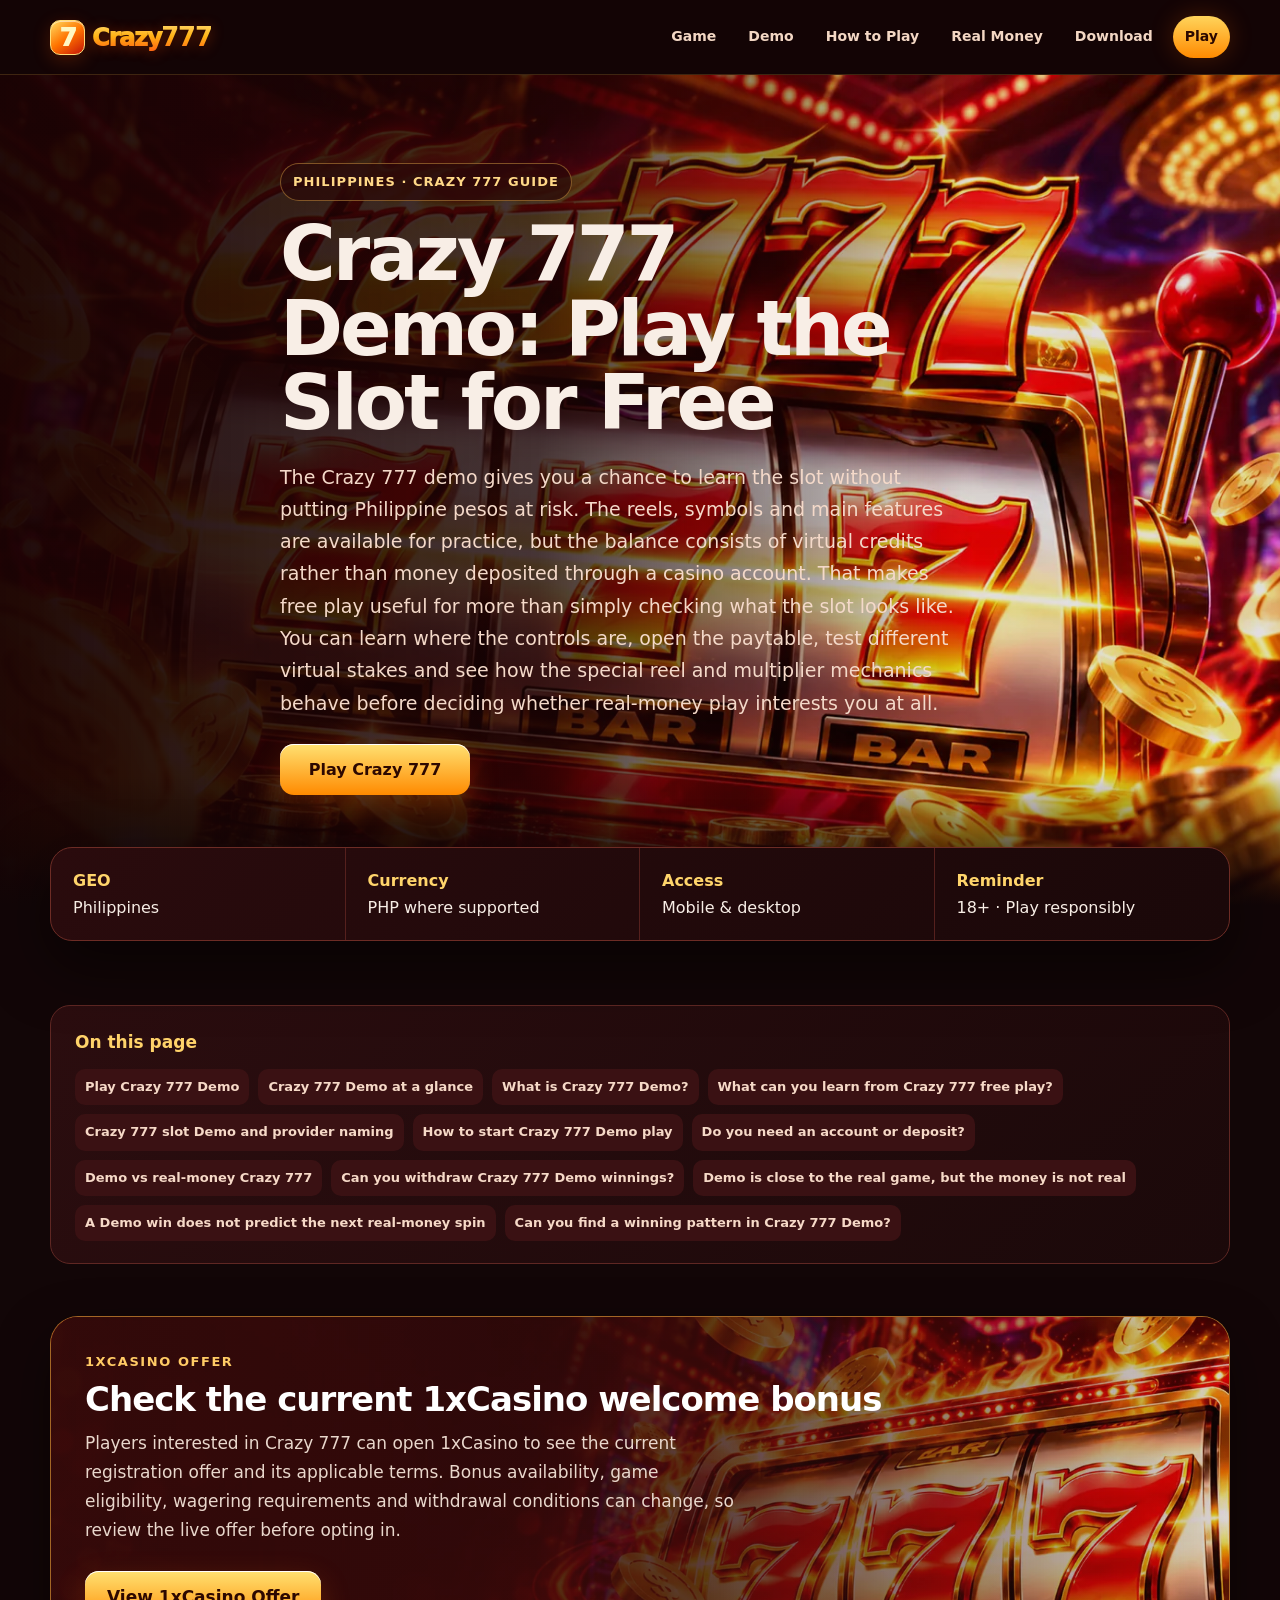
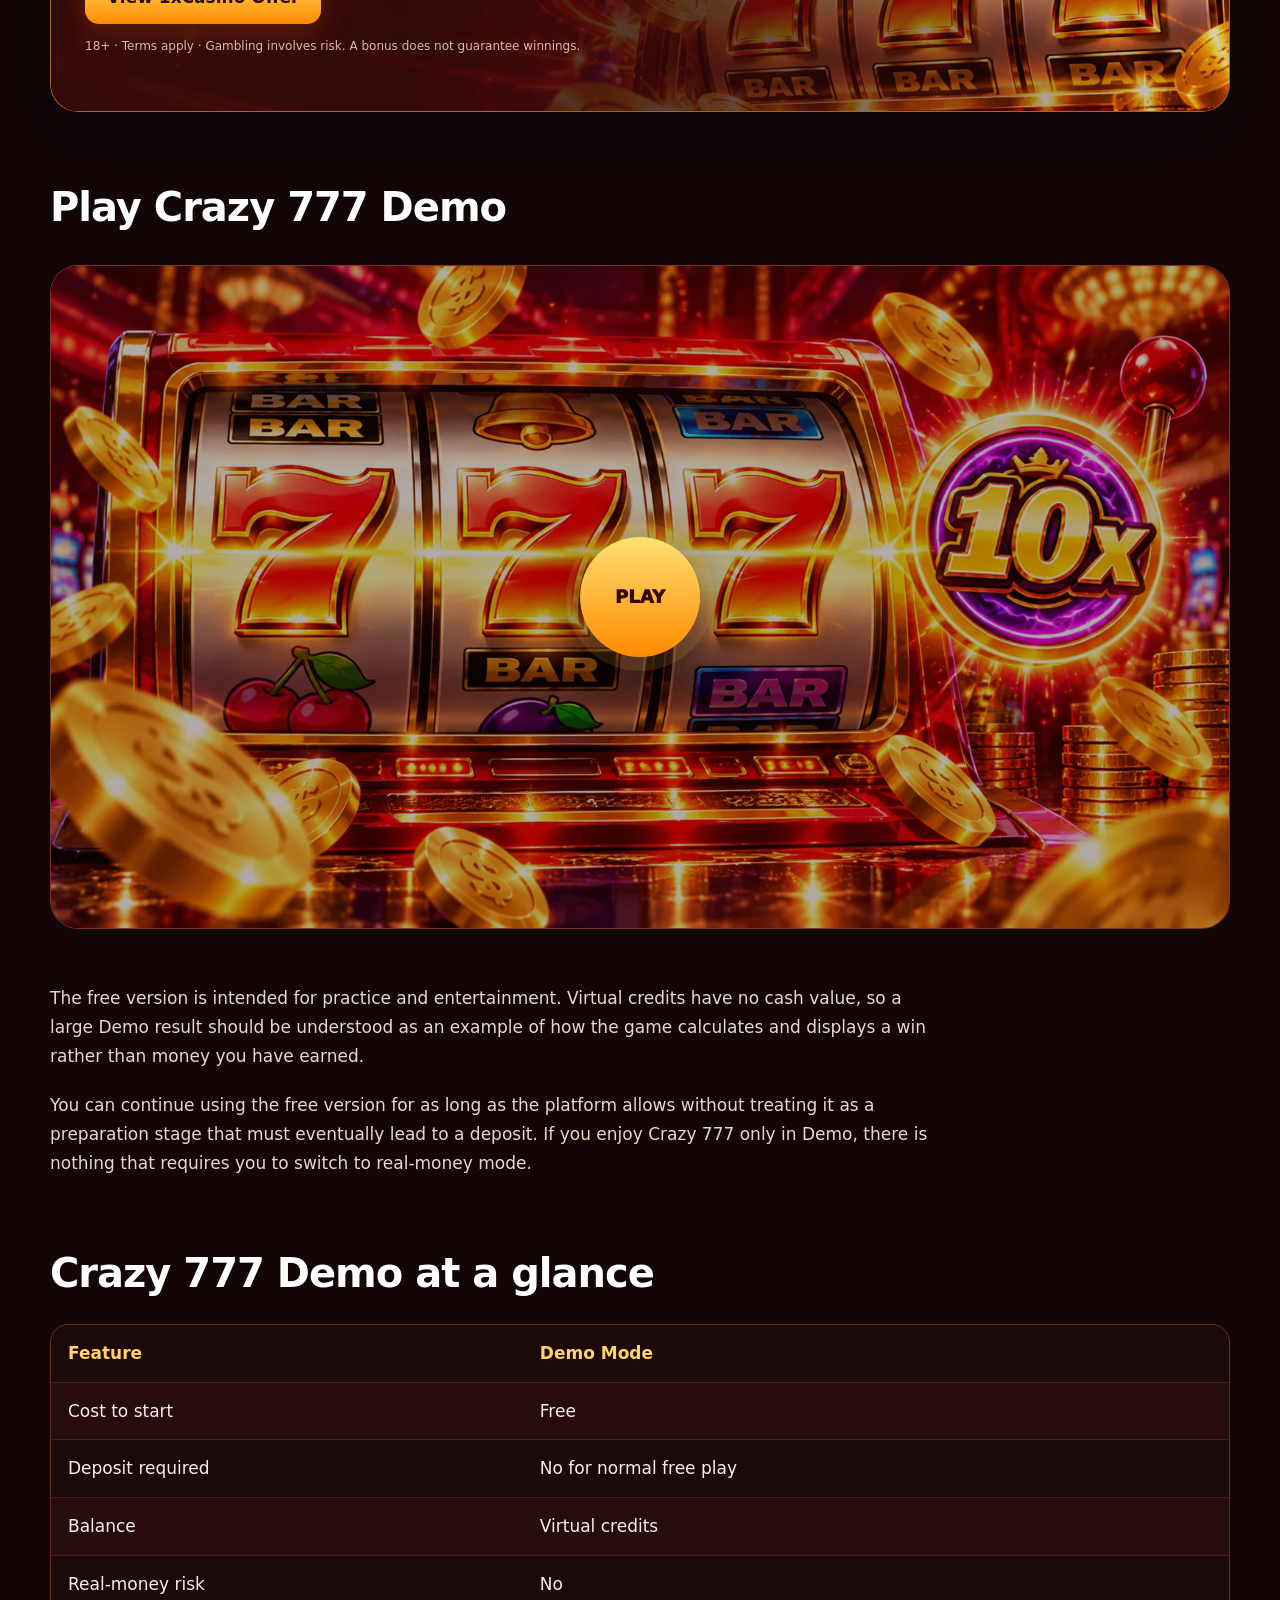
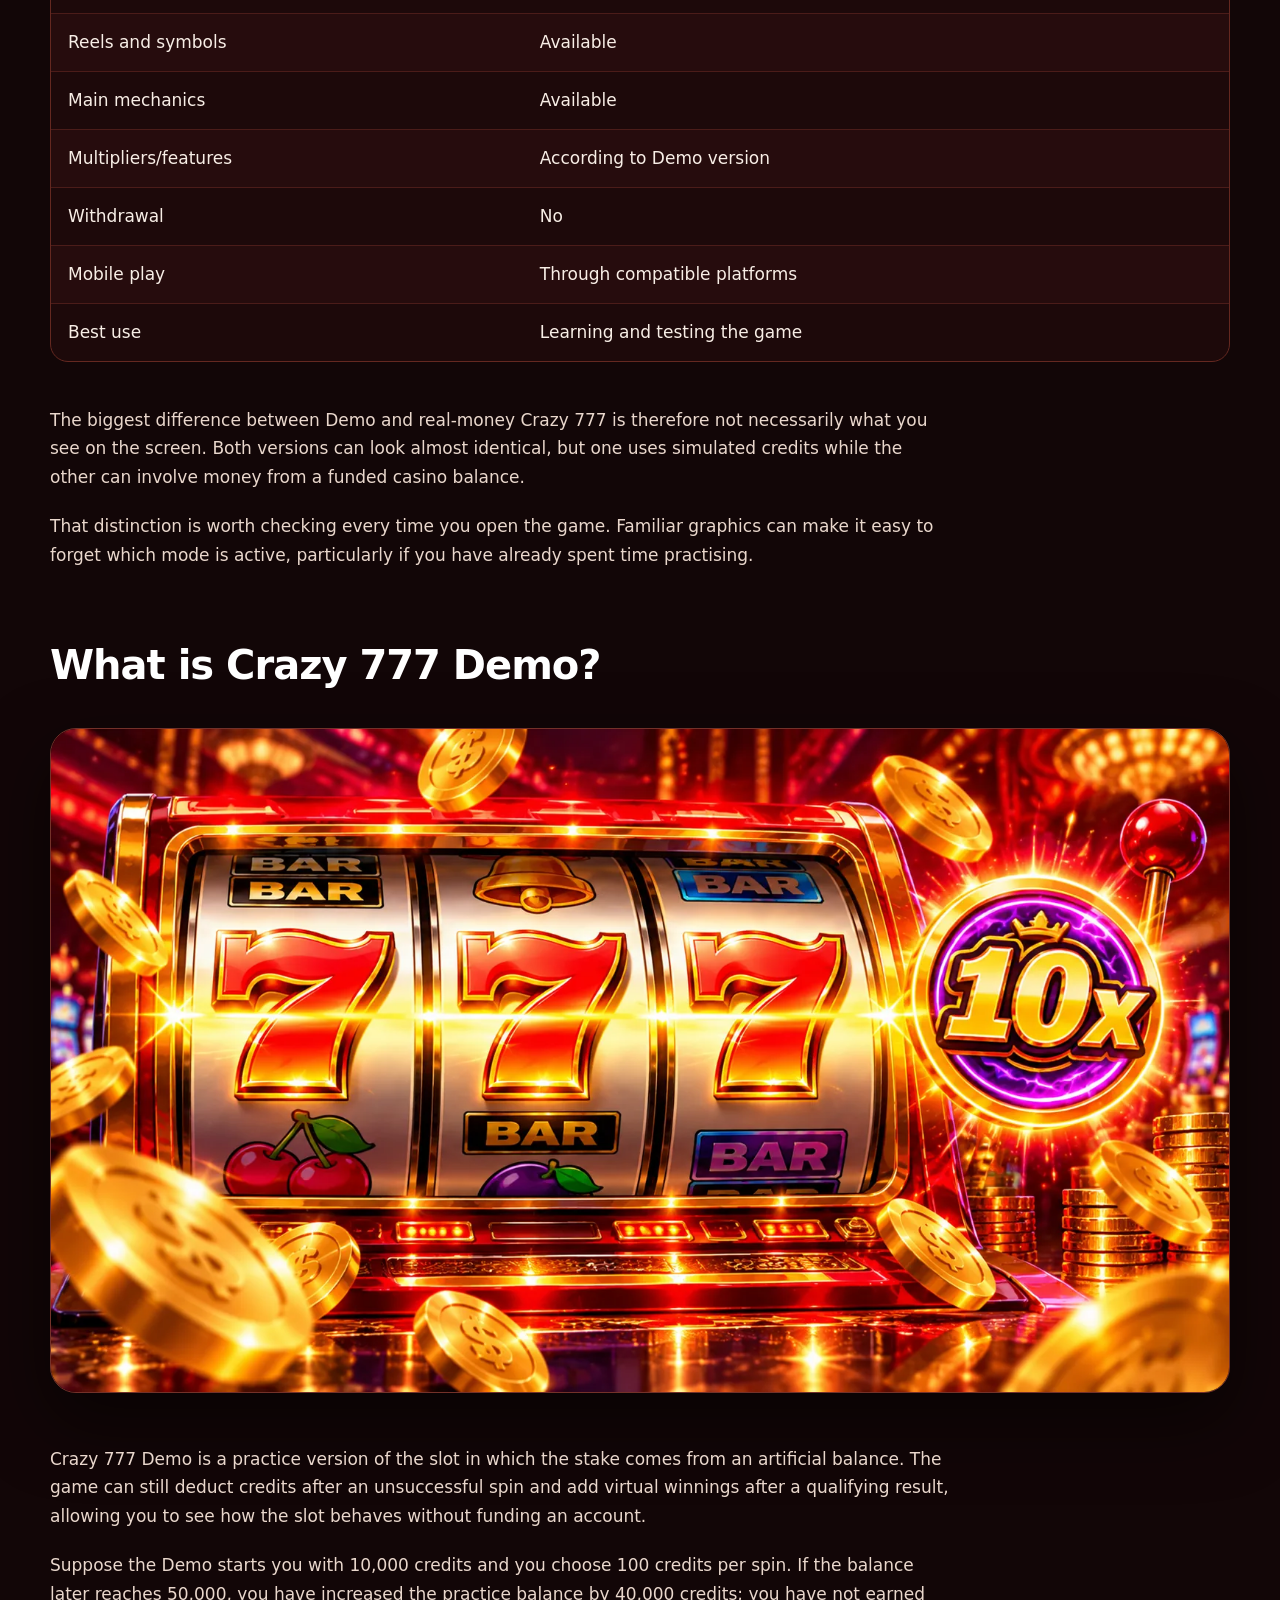
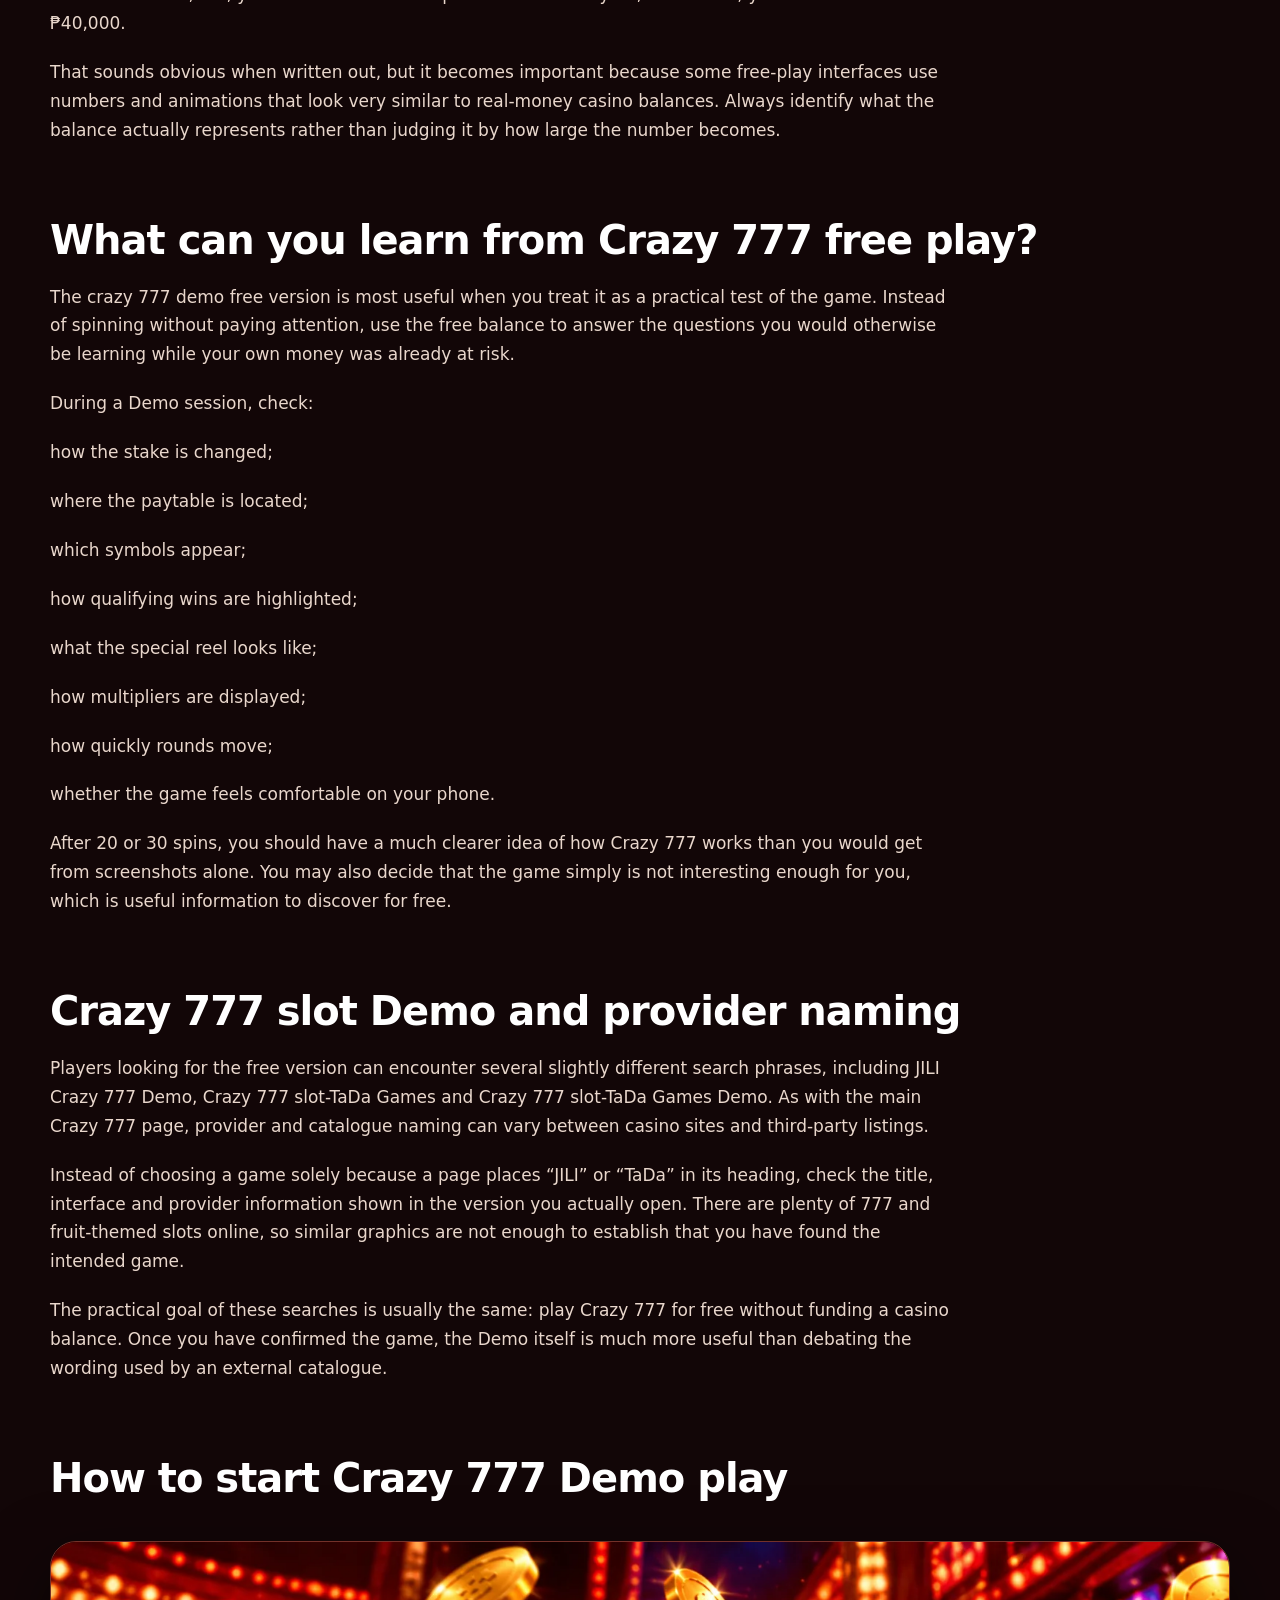
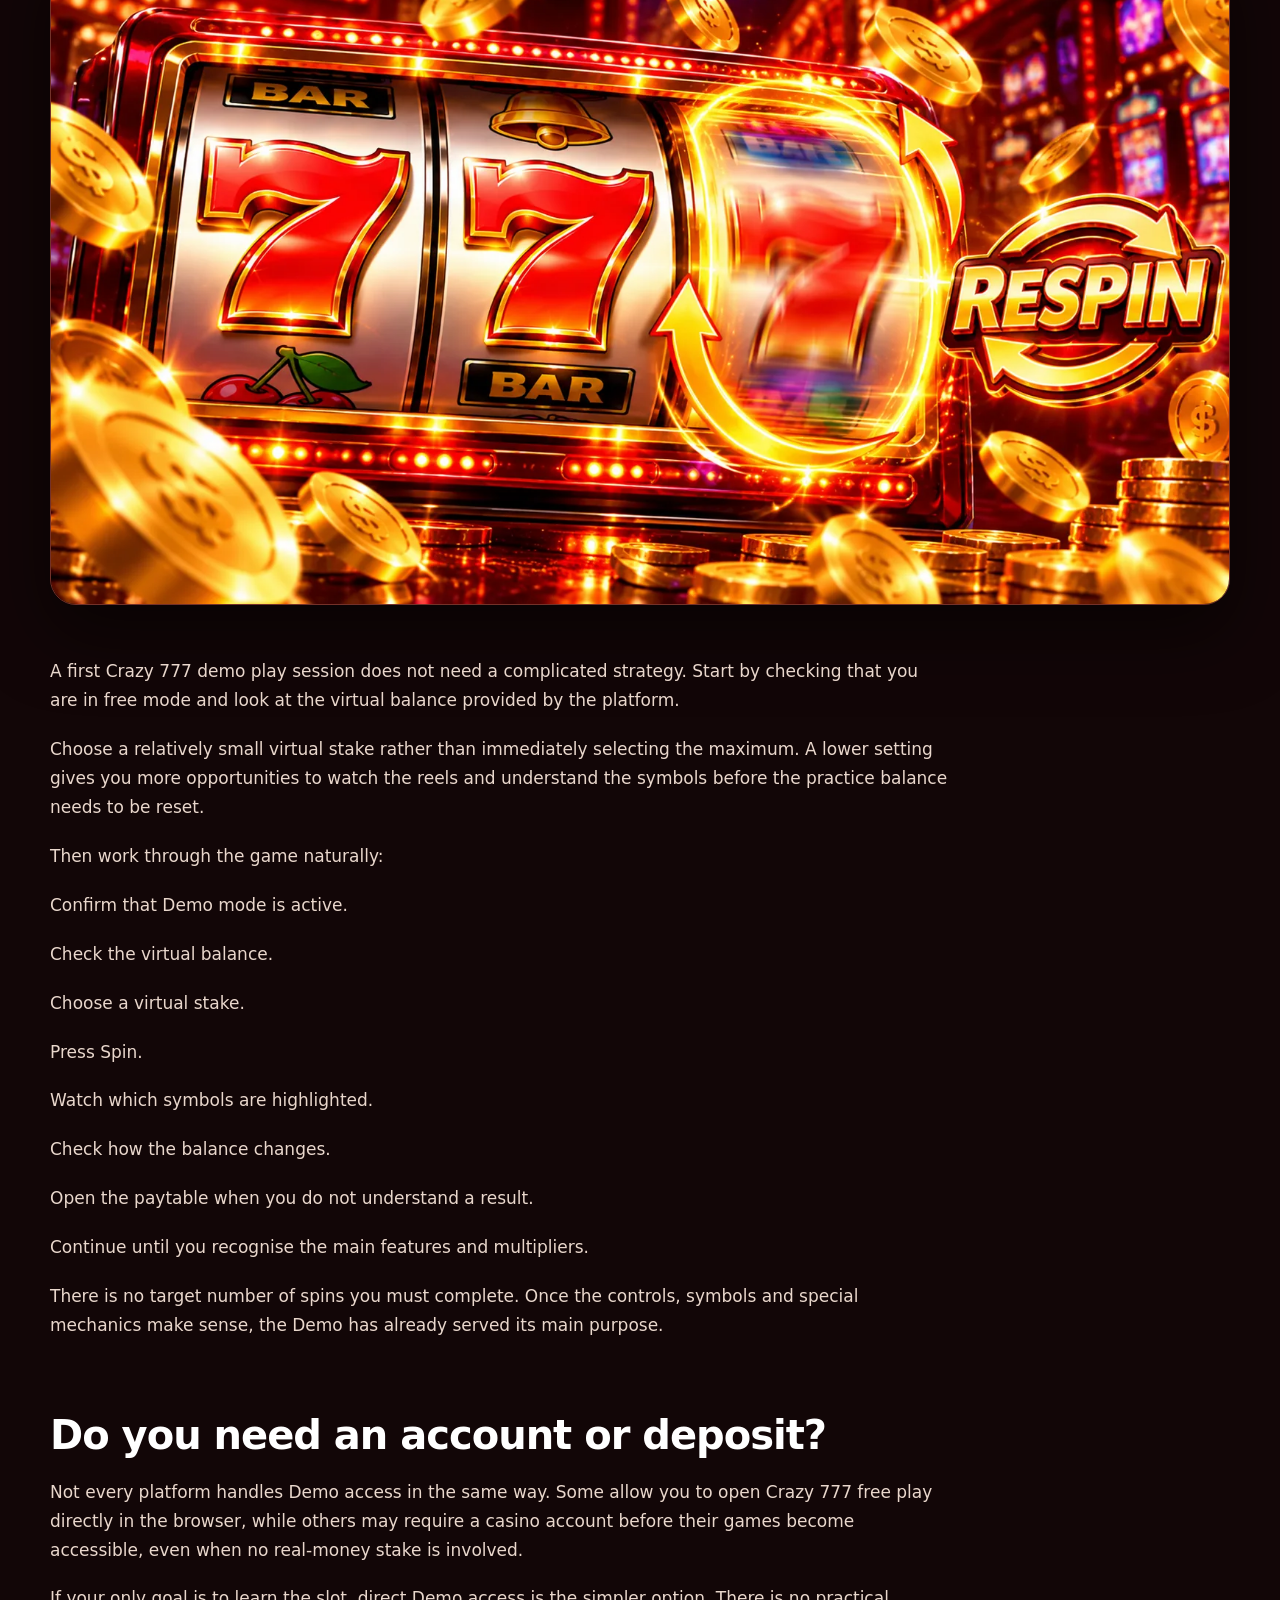
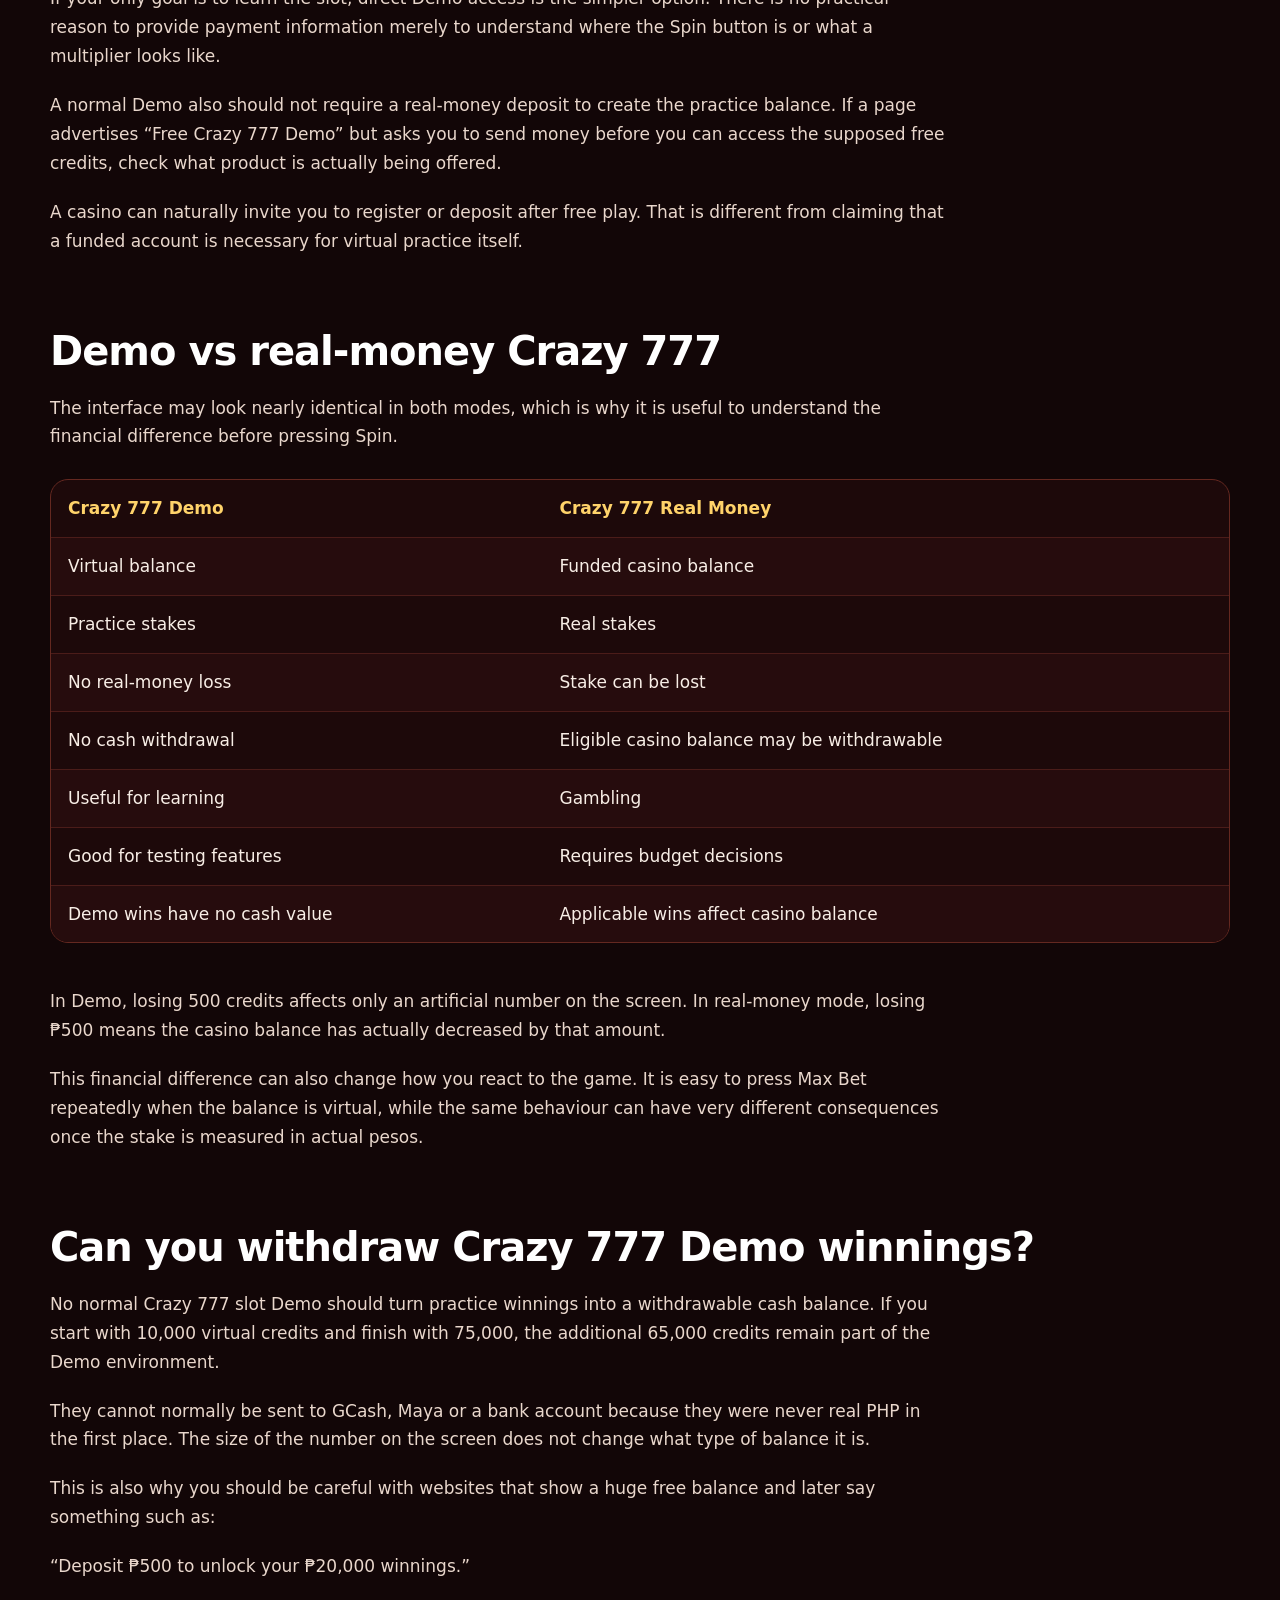
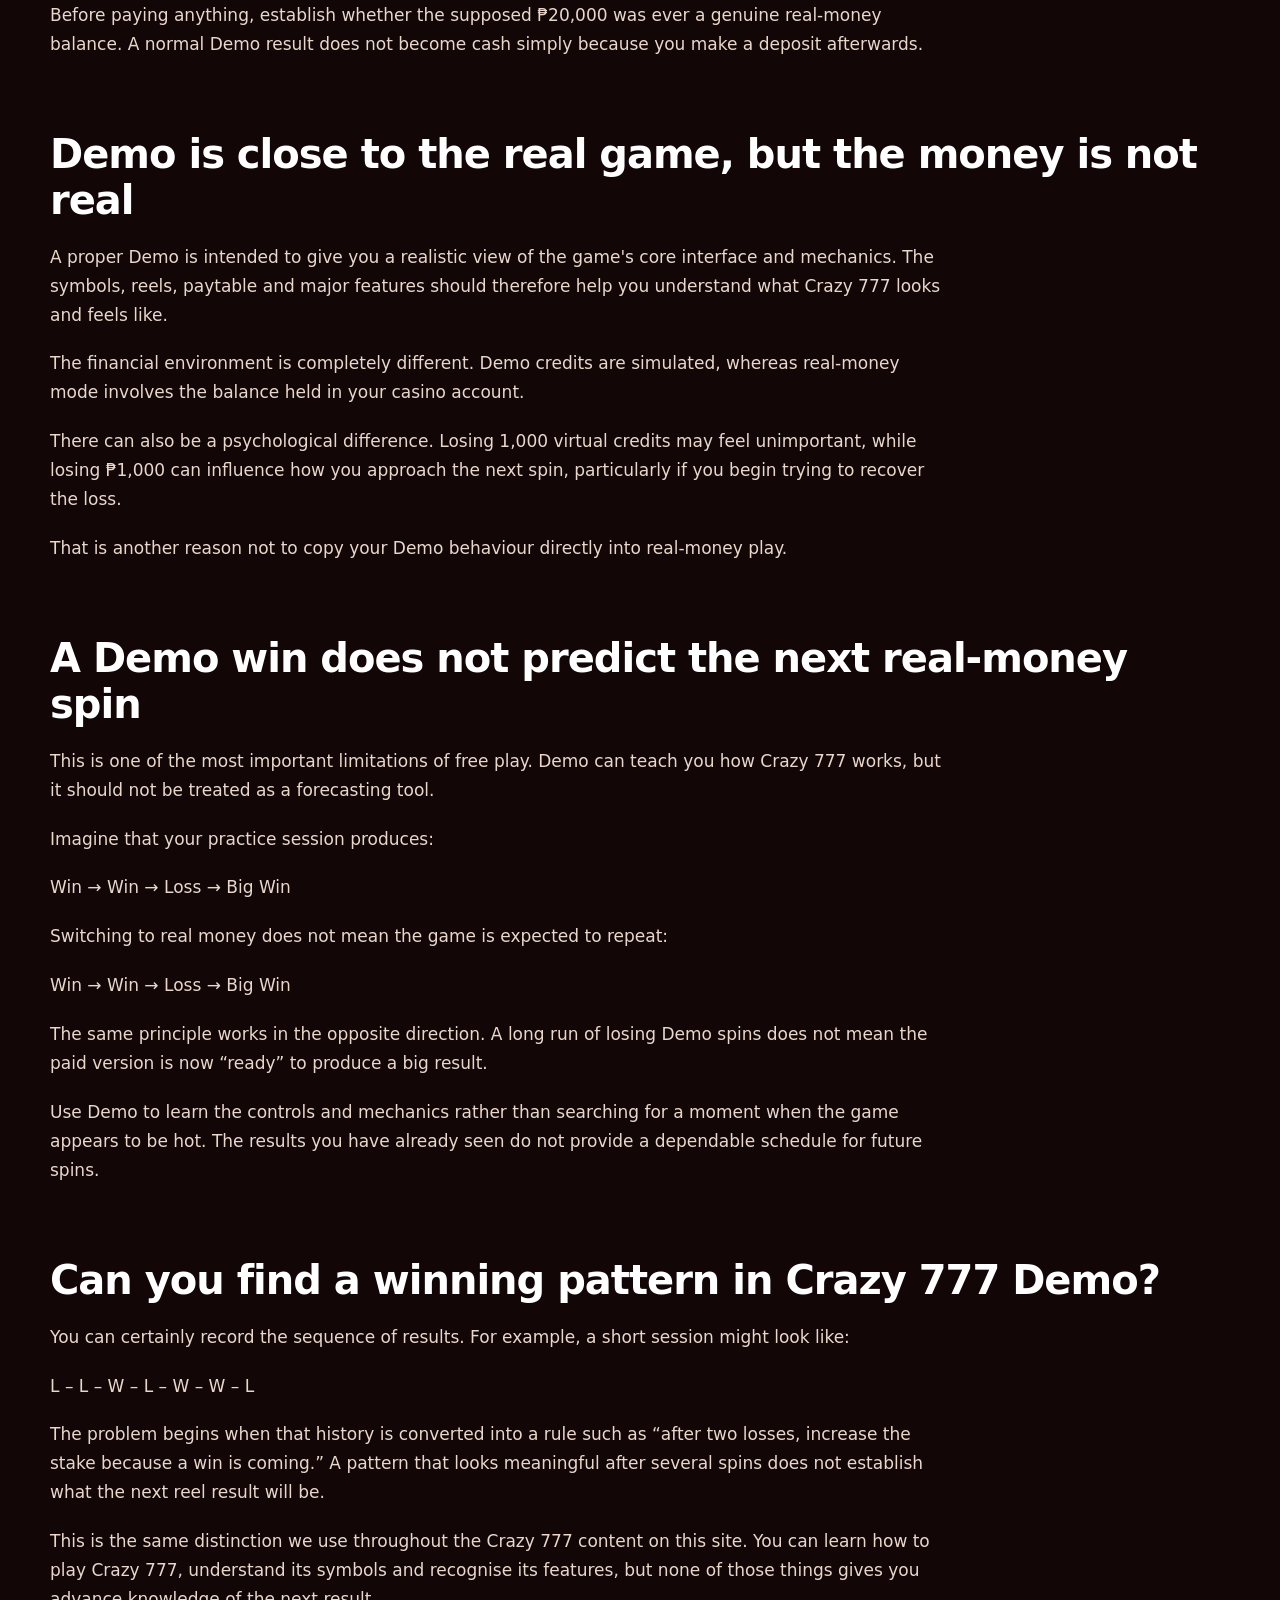
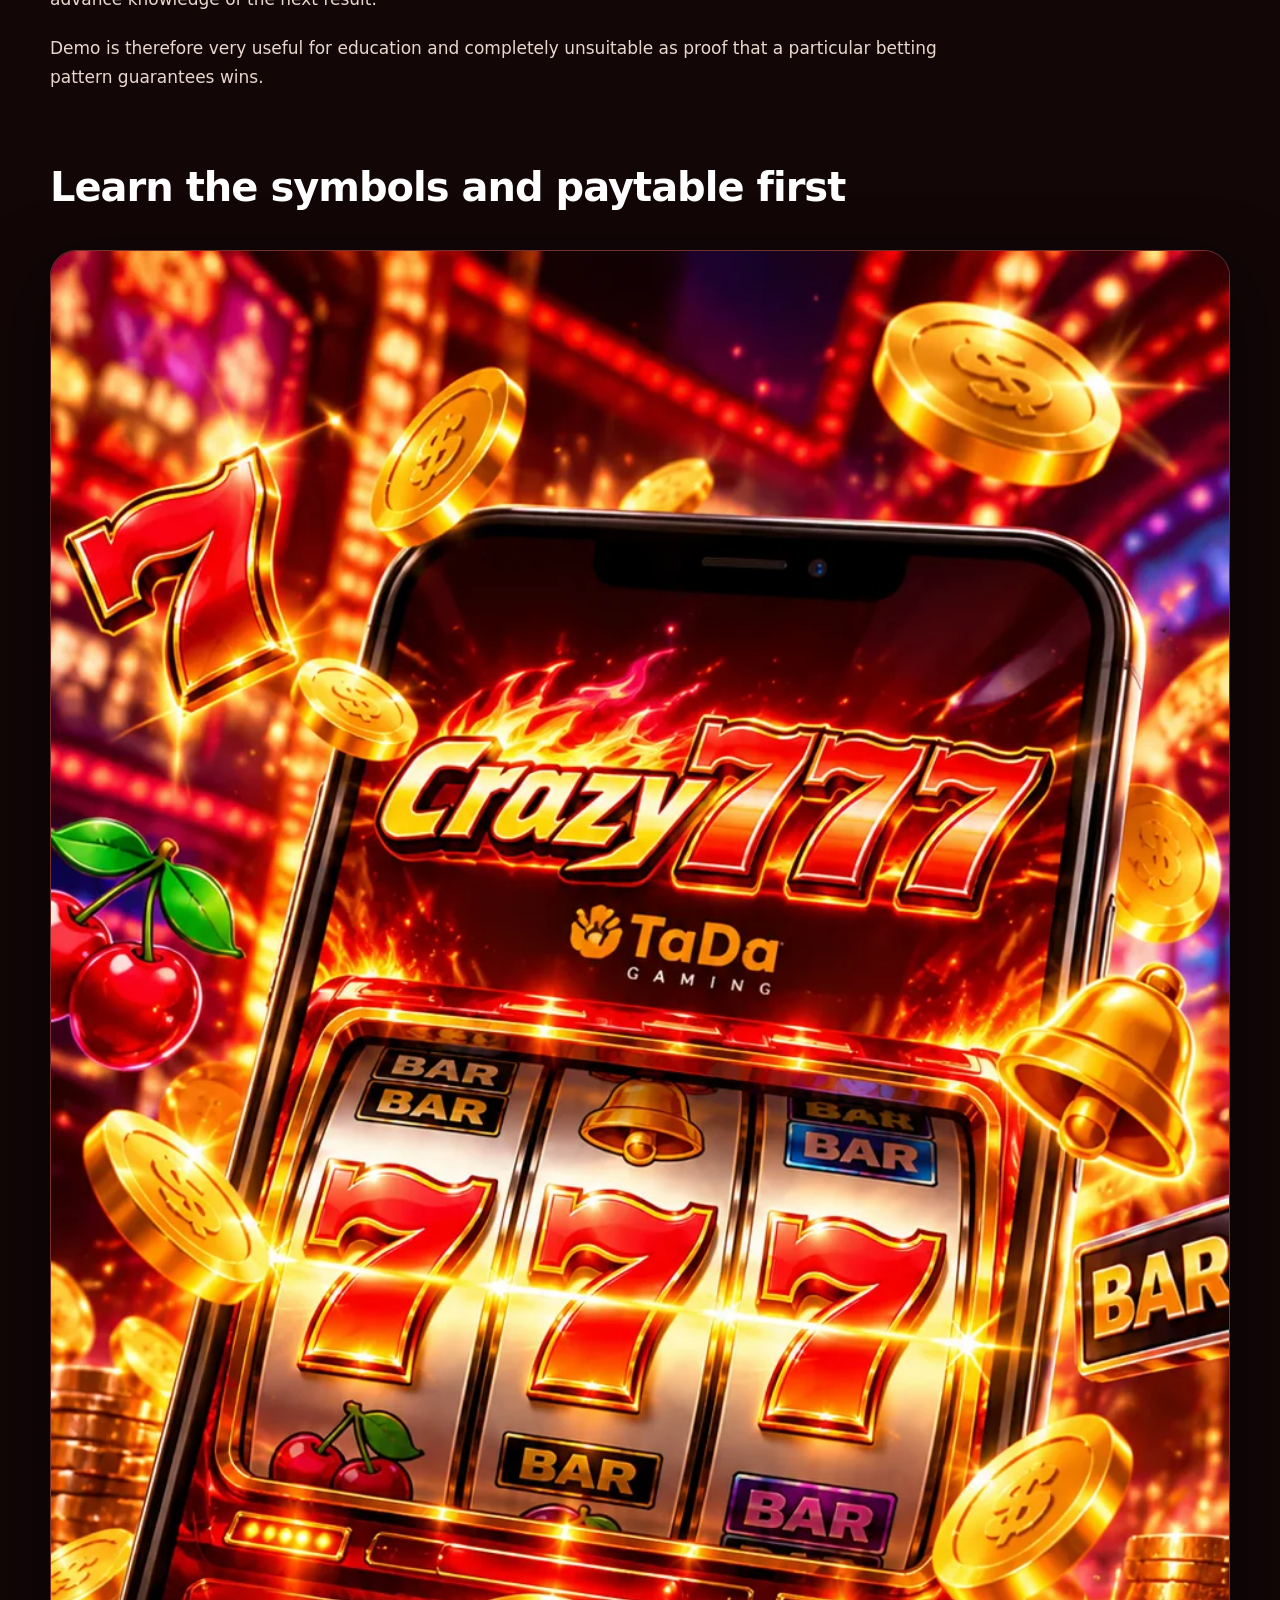
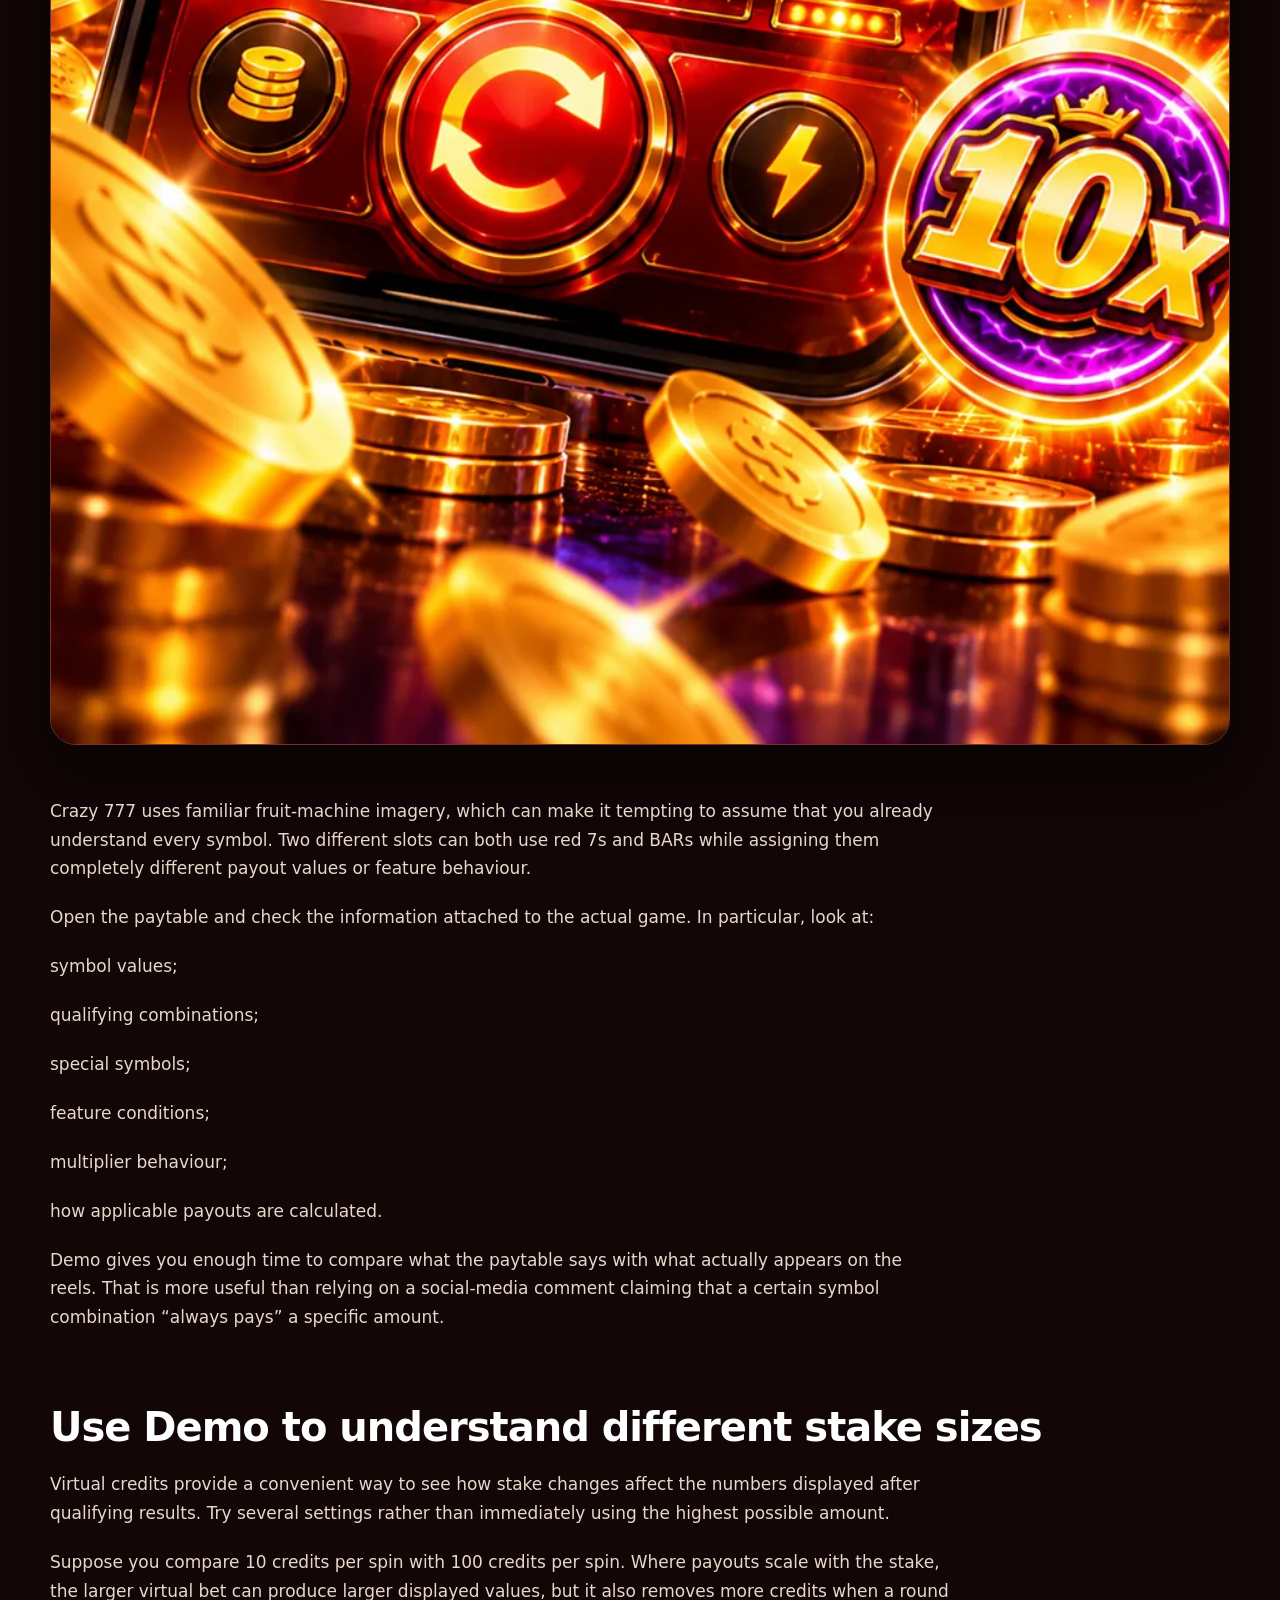
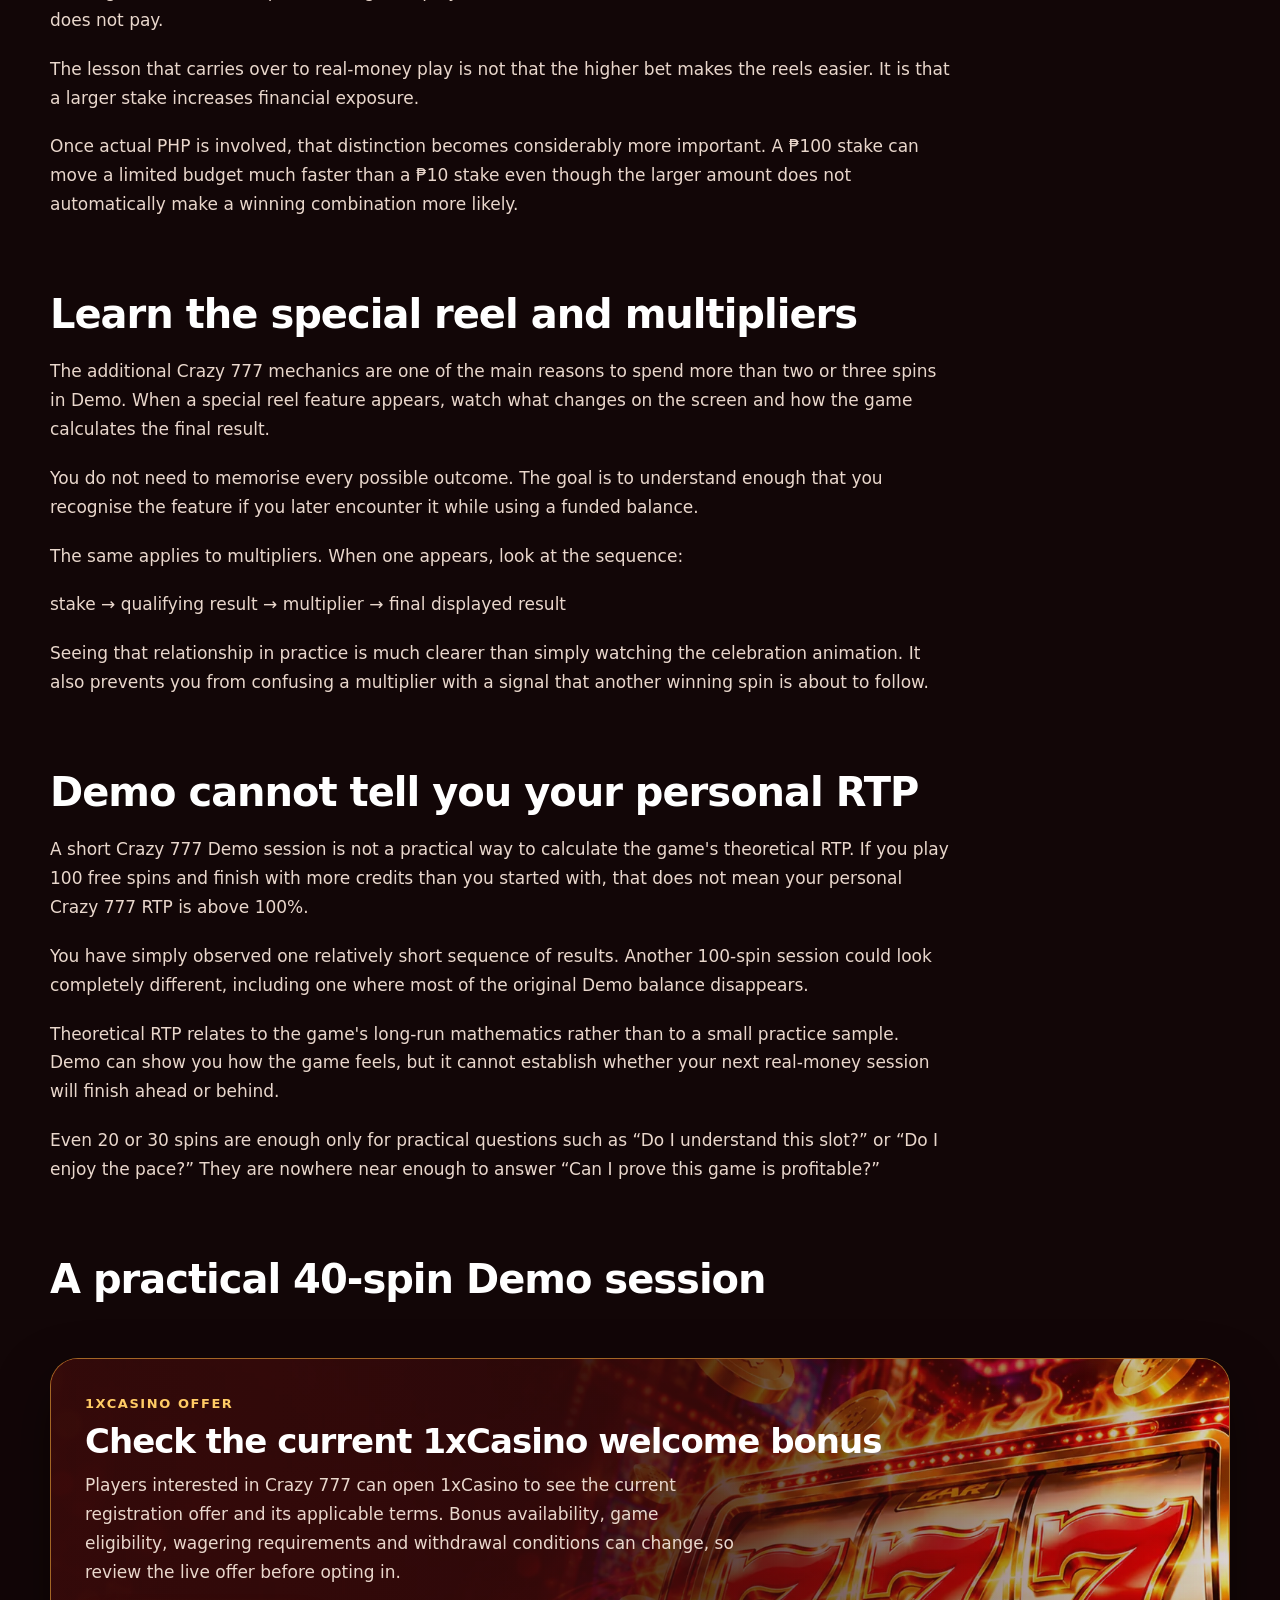
==== commit e4964b80: "Update4" ====
--- a/crazy-777-demo/index.html
+++ b/crazy-777-demo/index.html
@@ -1,3 +1,3 @@
-<!doctype html><html lang="en-PH"><head><meta charset="utf-8"><meta name="viewport" content="width=device-width,initial-scale=1"><title>Crazy 777 Demo: Play Free Online in the Philippines</title><meta name="description" content="Play Crazy 777 Demo for free and learn the slot before using real money. Explore the reels, symbols, multipliers and TaDa/JILI gameplay with virtual credits."><meta name="robots" content="index,follow"><link rel="canonical" href="https://theredlightph.com/crazy-777-demo/"><meta name="google-site-verification" content="9KcBztLnrq-bq9x8eg5gqF-JtW9DkqV1aY1myWnVCpM"><meta property="og:type" content="article"><meta property="og:title" content="Crazy 777 Demo: Play Free Online in the Philippines"><meta property="og:description" content="Play Crazy 777 Demo for free and learn the slot before using real money. Explore the reels, symbols, multipliers and TaDa/JILI gameplay with virtual credits."><meta property="og:url" content="https://theredlightph.com/crazy-777-demo/"><meta property="og:image" content="https://theredlightph.com/assets/img/hero.webp"><meta name="twitter:card" content="summary_large_image"><meta name="twitter:title" content="Crazy 777 Demo: Play Free Online in the Philippines"><meta name="twitter:description" content="Play Crazy 777 Demo for free and learn the slot before using real money. Explore the reels, symbols, multipliers and TaDa/JILI gameplay with virtual credits."><link rel="icon" href="/favicon.ico"><link rel="stylesheet" href="/assets/css/style.css"><script type="application/ld+json">{"@context": "https://schema.org", "@graph": [{"@type": "WebSite", "name": "Crazy 777 PH", "url": "https://theredlightph.com/"}, {"@type": "Article", "headline": "Crazy 777 Demo: Play the Slot for Free", "description": "Play Crazy 777 Demo for free and learn the slot before using real money. Explore the reels, symbols, multipliers and TaDa/JILI gameplay with virtual credits.", "inLanguage": "en-PH", "mainEntityOfPage": "https://theredlightph.com/crazy-777-demo/"}, {"@type": "FAQPage", "mainEntity": [{"@type": "Question", "name": "What is Crazy 777 Demo?", "acceptedAnswer": {"@type": "Answer", "text": "Crazy 777 Demo is a free-play version of the slot that uses virtual credits instead of money from a funded casino balance. It allows you to learn the controls, symbols and features without risking PHP."}}, {"@type": "Question", "name": "Can I play Crazy 777 Demo free?", "acceptedAnswer": {"@type": "Answer", "text": "Yes, where a platform provides crazy 777 demo free mode. Normal Demo play uses virtual credits, so a real-money stake is not required."}}, {"@type": "Question", "name": "What is Crazy 777 slot Demo?", "acceptedAnswer": {"@type": "Answer", "text": "The crazy 777 slot demo recreates the slot experience using a practice balance. You can explore the reels, paytable, multipliers and other mechanics without using real money."}}, {"@type": "Question", "name": "How do I start Crazy 777 Demo play?", "acceptedAnswer": {"@type": "Answer", "text": "Open a supported Demo version, confirm that the balance is virtual and choose a stake before pressing Spin. Use the first rounds to understand the symbols and paytable rather than trying to identify a winning pattern."}}, {"@type": "Question", "name": "Is JILI Crazy 777 Demo free?", "acceptedAnswer": {"@type": "Answer", "text": "Players commonly use JILI Crazy 777 Demo when searching for a free version of the game. If the platform provides a normal Demo, it should use virtual credits rather than a funded casino balance."}}, {"@type": "Question", "name": "Is Crazy 777 a TaDa Games slot?", "acceptedAnswer": {"@type": "Answer", "text": "Crazy 777 appears in searches and catalogues using TaDa as well as JILI-related terminology. Check the provider information displayed in the actual game you open instead of relying solely on an external page title."}}, {"@type": "Question", "name": "Do I need to register for Crazy 777 Demo?", "acceptedAnswer": {"@type": "Answer", "text": "Not necessarily. Some platforms allow browser-based Demo play without registration, while others require an account before games can be opened."}}, {"@type": "Question", "name": "Do I need to deposit to play Crazy 777 Demo?", "acceptedAnswer": {"@type": "Answer", "text": "A normal free Demo should not require a real-money deposit. If a site requires payment before providing supposed practice credits, check what it is actually offering."}}, {"@type": "Question", "name": "Can I play Crazy 777 for free?", "acceptedAnswer": {"@type": "Answer", "text": "Yes, where Demo is available. The free version uses virtual credits rather than PHP from a funded casino account."}}, {"@type": "Question", "name": "Can I withdraw Crazy 777 Demo winnings?", "acceptedAnswer": {"@type": "Answer", "text": "No. Standard Demo winnings have no real cash value, so increasing the virtual balance does not create money that can normally be withdrawn."}}, {"@type": "Question", "name": "Can Demo credits be converted to pesos?", "acceptedAnswer": {"@type": "Answer", "text": "No normal Demo balance should be treated as PHP. Making a later deposit does not automatically convert earlier practice winnings into real money."}}, {"@type": "Question", "name": "Is Crazy 777 Demo the same as the real game?", "acceptedAnswer": {"@type": "Answer", "text": "A proper Demo is intended to reproduce the core gameplay and features for practice. The important difference is that its balance is virtual, whereas real-money mode uses funds from a casino account."}}, {"@type": "Question", "name": "Does Crazy 777 Demo predict real-money results?", "acceptedAnswer": {"@type": "Answer", "text": "No. A sequence of wins and losses during free play does not guarantee that the same sequence will appear after switching to real money."}}, {"@type": "Question", "name": "Should I switch after a big Demo win?", "acceptedAnswer": {"@type": "Answer", "text": "A large practice win is not evidence that the game is currently “hot”. Use it to understand how the game displays a strong result rather than as a signal telling you when to deposit."}}, {"@type": "Question", "name": "Can I find a Crazy 777 winning pattern in Demo?", "acceptedAnswer": {"@type": "Answer", "text": "You can record previous outcomes, but a short sequence does not reliably reveal what the next spin will produce. Demo is useful for learning mechanics, not predicting future results."}}, {"@type": "Question", "name": "Can I test Crazy 777 multipliers in Demo?", "acceptedAnswer": {"@type": "Answer", "text": "Yes. Demo is a good place to see how multiplier mechanics appear and how they affect applicable virtual results without financial pressure."}}, {"@type": "Question", "name": "Does a higher Demo stake win more often?", "acceptedAnswer": {"@type": "Answer", "text": "A higher virtual stake can change the size of applicable displayed payouts, but it should not automatically be interpreted as increasing the probability of a winning spin."}}, {"@type": "Question", "name": "Can I calculate Crazy 777 RTP from Demo?", "acceptedAnswer": {"@type": "Answer", "text": "A short personal Demo session is not enough to establish the theoretical long-run RTP. Finishing ahead or behind after a small number of spins describes that particular practice session rather than the game's long-term mathematics."}}, {"@type": "Question", "name": "Can I play Crazy 777 Demo on Android?", "acceptedAnswer": {"@type": "Answer", "text": "Yes, where a compatible platform provides mobile browser access. A separate APK may not be necessary."}}, {"@type": "Question", "name": "Can I play Crazy 777 Demo on iPhone?", "acceptedAnswer": {"@type": "Answer", "text": "Yes, through a compatible browser-based platform where the Demo is available. Android APK files are not required for iPhone play."}}, {"@type": "Question", "name": "Do I need to download Crazy 777 Demo?", "acceptedAnswer": {"@type": "Answer", "text": "Not necessarily. Browser-based free play can provide access without installing a separate application."}}, {"@type": "Question", "name": "Is Crazy 777 unlimited money APK the same as Demo?", "acceptedAnswer": {"@type": "Answer", "text": "No. A modified APK is a separate third-party product, while Demo is simply practice gameplay using virtual credits. A very large artificial balance should not be confused with withdrawable money."}}, {"@type": "Question", "name": "Is Crazy 777 Demo available in the Philippines?", "acceptedAnswer": {"@type": "Answer", "text": "Availability depends on the platform carrying the game. Demo itself does not require a PHP stake because its balance is virtual."}}, {"@type": "Question", "name": "Can I use GCash or Maya in Crazy 777 Demo?", "acceptedAnswer": {"@type": "Answer", "text": "Normal Demo play does not need GCash or Maya because no real-money deposit is required. Those payment methods become relevant only if you separately choose to fund a casino account."}}, {"@type": "Question", "name": "Is Crazy 777 Demo good for beginners?", "acceptedAnswer": {"@type": "Answer", "text": "Yes. Beginners can learn the controls, paytable, symbols and features without paying for mistakes, while experienced slot players can use it to understand mechanics specific to Crazy 777."}}, {"@type": "Question", "name": "What should I learn before switching to real money?", "acceptedAnswer": {"@type": "Answer", "text": "Make sure you understand the controls, stake settings, paytable, symbols and special features first. If you later choose real-money play, separately check your PHP budget, casino conditions, payment methods and any bonus rules."}}]}]}</script></head><body><header class="site-header"><div class="wrap head"><a class="brand logo-brand" href="/" aria-label="Crazy 777 PH home"><span class="mark7">7</span><span class="brandword">Crazy<strong>777</strong></span></a><button class="burger" aria-label="Open menu">☰</button><nav class="nav"><a href="/">Game</a><a href="/crazy-777-demo/">Demo</a><a href="/how-to-play-crazy-777/">How to Play</a><a href="/crazy-777-real-money/">Real Money</a><a href="/crazy-777-download/">Download</a><a class="play-top" href="/play/">Play</a></nav></div><section class="bonus bonus-first"><div class="bonus-kicker">1xCasino · Current player offer</div><h2>Open 1xCasino and check the current bonus</h2><p>Use the button below to open the current 1xCasino registration offer. Check the live bonus terms, eligibility and wagering conditions before opting in.</p><a class="btn btn-main" href="/play/" rel="nofollow sponsored">Check 1xCasino Bonus</a><p class="bonus-note">18+ · Terms apply · Gambling involves risk. Bonus availability and conditions can change.</p></section></header><section class="hero"><div class="wrap hero-in"><span class="eyebrow">Philippines · Crazy 777 Guide</span><h1>Crazy 777 Demo: Play the Slot for Free</h1><p>The Crazy 777 demo gives you a chance to learn the slot without putting Philippine pesos at risk. The reels, symbols and main features are available for practice, but the balance consists of virtual credits rather than money deposited through a casino account. That makes free play useful for more than simply checking what the slot looks like. You can learn where the controls are, open the paytable, test different virtual stakes and see how the special reel and multiplier mechanics behave before deciding whether real-money play interests you at all.</p><div class="hero-actions"><a class="btn btn-main" href="/play/" rel="nofollow sponsored">Play Crazy 777</a></div></div></section><div class="trustbar"><div class="wrap trustgrid"><div><b>GEO</b>Philippines</div><div><b>Currency</b>PHP where supported</div><div><b>Access</b>Mobile & desktop</div><div><b>Reminder</b>18+ · Play responsibly</div></div></div><main class="main"><article class="wrap content"><aside class="toc"><strong>On this page</strong><div class="toc-links"><a href="#play-crazy-777-demo">Play Crazy 777 Demo</a><a href="#crazy-777-demo-at-a-glance">Crazy 777 Demo at a glance</a><a href="#what-is-crazy-777-demo">What is Crazy 777 Demo?</a><a href="#what-can-you-learn-from-crazy-777-free-play">What can you learn from Crazy 777 free play?</a><a href="#crazy-777-slot-demo-and-provider-naming">Crazy 777 slot Demo and provider naming</a><a href="#how-to-start-crazy-777-demo-play">How to start Crazy 777 Demo play</a><a href="#do-you-need-an-account-or-deposit">Do you need an account or deposit?</a><a href="#demo-vs-real-money-crazy-777">Demo vs real-money Crazy 777</a><a href="#can-you-withdraw-crazy-777-demo-winnings">Can you withdraw Crazy 777 Demo winnings?</a><a href="#demo-is-close-to-the-real-game-but-the-money-is-not-real">Demo is close to the real game, but the money is not real</a><a href="#a-demo-win-does-not-predict-the-next-real-money-spin">A Demo win does not predict the next real-money spin</a><a href="#can-you-find-a-winning-pattern-in-crazy-777-demo">Can you find a winning pattern in Crazy 777 Demo?</a></div></aside><section class="bonus"><div class="bonus-kicker">1xCasino offer</div><h2>Check the current 1xCasino welcome bonus</h2><p>Players interested in Crazy 777 can open 1xCasino to see the current registration offer and its applicable terms. Bonus availability, game eligibility, wagering requirements and withdrawal conditions can change, so review the live offer before opting in.</p><a class="btn btn-main" href="/play/" rel="nofollow sponsored">View 1xCasino Offer</a><p class="bonus-note">18+ · Terms apply · Gambling involves risk. A bonus does not guarantee winnings.</p></section><h2 id="play-crazy-777-demo">Play Crazy 777 Demo</h2><div class="demo-panel"><img src="/assets/img/gameplay.webp" alt="Crazy 777 demo-style game preview" loading="lazy"><div class="demo-overlay"><a class="demo-play" href="/play/" rel="nofollow sponsored">PLAY</a></div></div><p>The free version is intended for practice and entertainment. Virtual credits have no cash value, so a large Demo result should be understood as an example of how the game calculates and displays a win rather than money you have earned.</p><p>You can continue using the free version for as long as the platform allows without treating it as a preparation stage that must eventually lead to a deposit. If you enjoy Crazy 777 only in Demo, there is nothing that requires you to switch to real-money mode.</p><h2 id="crazy-777-demo-at-a-glance">Crazy 777 Demo at a glance</h2><div class="table-wrap"><table><tr><th>Feature</th><th>Demo Mode</th></tr><tr><td>Cost to start</td><td>Free</td></tr><tr><td>Deposit required</td><td>No for normal free play</td></tr><tr><td>Balance</td><td>Virtual credits</td></tr><tr><td>Real-money risk</td><td>No</td></tr><tr><td>Reels and symbols</td><td>Available</td></tr><tr><td>Main mechanics</td><td>Available</td></tr><tr><td>Multipliers/features</td><td>According to Demo version</td></tr><tr><td>Withdrawal</td><td>No</td></tr><tr><td>Mobile play</td><td>Through compatible platforms</td></tr><tr><td>Best use</td><td>Learning and testing the game</td></tr></table></div><p>The biggest difference between Demo and real-money Crazy 777 is therefore not necessarily what you see on the screen. Both versions can look almost identical, but one uses simulated credits while the other can involve money from a funded casino balance.</p><p>That distinction is worth checking every time you open the game. Familiar graphics can make it easy to forget which mode is active, particularly if you have already spent time practising.</p><h2 id="what-is-crazy-777-demo">What is Crazy 777 Demo?</h2><figure class="visual"><img src="/assets/img/gameplay.webp" alt="Crazy 777 slot gameplay with classic red 7 symbols" loading="lazy"></figure><p>Crazy 777 Demo is a practice version of the slot in which the stake comes from an artificial balance. The game can still deduct credits after an unsuccessful spin and add virtual winnings after a qualifying result, allowing you to see how the slot behaves without funding an account.</p><p>Suppose the Demo starts you with 10,000 credits and you choose 100 credits per spin. If the balance later reaches 50,000, you have increased the practice balance by 40,000 credits; you have not earned ₱40,000.</p><p>That sounds obvious when written out, but it becomes important because some free-play interfaces use numbers and animations that look very similar to real-money casino balances. Always identify what the balance actually represents rather than judging it by how large the number becomes.</p><h2 id="what-can-you-learn-from-crazy-777-free-play">What can you learn from Crazy 777 free play?</h2><p>The crazy 777 demo free version is most useful when you treat it as a practical test of the game. Instead of spinning without paying attention, use the free balance to answer the questions you would otherwise be learning while your own money was already at risk.</p><p>During a Demo session, check:</p><p>how the stake is changed;</p><p>where the paytable is located;</p><p>which symbols appear;</p><p>how qualifying wins are highlighted;</p><p>what the special reel looks like;</p><p>how multipliers are displayed;</p><p>how quickly rounds move;</p><p>whether the game feels comfortable on your phone.</p><p>After 20 or 30 spins, you should have a much clearer idea of how Crazy 777 works than you would get from screenshots alone. You may also decide that the game simply is not interesting enough for you, which is useful information to discover for free.</p><h2 id="crazy-777-slot-demo-and-provider-naming">Crazy 777 slot Demo and provider naming</h2><p>Players looking for the free version can encounter several slightly different search phrases, including JILI Crazy 777 Demo, Crazy 777 slot-TaDa Games and Crazy 777 slot-TaDa Games Demo. As with the main Crazy 777 page, provider and catalogue naming can vary between casino sites and third-party listings.</p><p>Instead of choosing a game solely because a page places “JILI” or “TaDa” in its heading, check the title, interface and provider information shown in the version you actually open. There are plenty of 777 and fruit-themed slots online, so similar graphics are not enough to establish that you have found the intended game.</p><p>The practical goal of these searches is usually the same: play Crazy 777 for free without funding a casino balance. Once you have confirmed the game, the Demo itself is much more useful than debating the wording used by an external catalogue.</p><h2 id="how-to-start-crazy-777-demo-play">How to start Crazy 777 Demo play</h2><figure class="visual"><img src="/assets/img/respin.webp" alt="Crazy 777 special reel and respin feature" loading="lazy"></figure><p>A first Crazy 777 demo play session does not need a complicated strategy. Start by checking that you are in free mode and look at the virtual balance provided by the platform.</p><p>Choose a relatively small virtual stake rather than immediately selecting the maximum. A lower setting gives you more opportunities to watch the reels and understand the symbols before the practice balance needs to be reset.</p><p>Then work through the game naturally:</p><p>Confirm that Demo mode is active.</p><p>Check the virtual balance.</p><p>Choose a virtual stake.</p><p>Press Spin.</p><p>Watch which symbols are highlighted.</p><p>Check how the balance changes.</p><p>Open the paytable when you do not understand a result.</p><p>Continue until you recognise the main features and multipliers.</p><p>There is no target number of spins you must complete. Once the controls, symbols and special mechanics make sense, the Demo has already served its main purpose.</p><h2 id="do-you-need-an-account-or-deposit">Do you need an account or deposit?</h2><p>Not every platform handles Demo access in the same way. Some allow you to open Crazy 777 free play directly in the browser, while others may require a casino account before their games become accessible, even when no real-money stake is involved.</p><p>If your only goal is to learn the slot, direct Demo access is the simpler option. There is no practical reason to provide payment information merely to understand where the Spin button is or what a multiplier looks like.</p><p>A normal Demo also should not require a real-money deposit to create the practice balance. If a page advertises “Free Crazy 777 Demo” but asks you to send money before you can access the supposed free credits, check what product is actually being offered.</p><p>A casino can naturally invite you to register or deposit after free play. That is different from claiming that a funded account is necessary for virtual practice itself.</p><h2 id="demo-vs-real-money-crazy-777">Demo vs real-money Crazy 777</h2><p>The interface may look nearly identical in both modes, which is why it is useful to understand the financial difference before pressing Spin.</p><div class="table-wrap"><table><tr><th>Crazy 777 Demo</th><th>Crazy 777 Real Money</th></tr><tr><td>Virtual balance</td><td>Funded casino balance</td></tr><tr><td>Practice stakes</td><td>Real stakes</td></tr><tr><td>No real-money loss</td><td>Stake can be lost</td></tr><tr><td>No cash withdrawal</td><td>Eligible casino balance may be withdrawable</td></tr><tr><td>Useful for learning</td><td>Gambling</td></tr><tr><td>Good for testing features</td><td>Requires budget decisions</td></tr><tr><td>Demo wins have no cash value</td><td>Applicable wins affect casino balance</td></tr></table></div><p>In Demo, losing 500 credits affects only an artificial number on the screen. In real-money mode, losing ₱500 means the casino balance has actually decreased by that amount.</p><p>This financial difference can also change how you react to the game. It is easy to press Max Bet repeatedly when the balance is virtual, while the same behaviour can have very different consequences once the stake is measured in actual pesos.</p><h2 id="can-you-withdraw-crazy-777-demo-winnings">Can you withdraw Crazy 777 Demo winnings?</h2><p>No normal Crazy 777 slot Demo should turn practice winnings into a withdrawable cash balance. If you start with 10,000 virtual credits and finish with 75,000, the additional 65,000 credits remain part of the Demo environment.</p><p>They cannot normally be sent to GCash, Maya or a bank account because they were never real PHP in the first place. The size of the number on the screen does not change what type of balance it is.</p><p>This is also why you should be careful with websites that show a huge free balance and later say something such as:</p><p>“Deposit ₱500 to unlock your ₱20,000 winnings.”</p><p>Before paying anything, establish whether the supposed ₱20,000 was ever a genuine real-money balance. A normal Demo result does not become cash simply because you make a deposit afterwards.</p><h2 id="demo-is-close-to-the-real-game-but-the-money-is-not-real">Demo is close to the real game, but the money is not real</h2><p>A proper Demo is intended to give you a realistic view of the game&#x27;s core interface and mechanics. The symbols, reels, paytable and major features should therefore help you understand what Crazy 777 looks and feels like.</p><p>The financial environment is completely different. Demo credits are simulated, whereas real-money mode involves the balance held in your casino account.</p><p>There can also be a psychological difference. Losing 1,000 virtual credits may feel unimportant, while losing ₱1,000 can influence how you approach the next spin, particularly if you begin trying to recover the loss.</p><p>That is another reason not to copy your Demo behaviour directly into real-money play.</p><h2 id="a-demo-win-does-not-predict-the-next-real-money-spin">A Demo win does not predict the next real-money spin</h2><p>This is one of the most important limitations of free play. Demo can teach you how Crazy 777 works, but it should not be treated as a forecasting tool.</p><p>Imagine that your practice session produces:</p><p>Win → Win → Loss → Big Win</p><p>Switching to real money does not mean the game is expected to repeat:</p><p>Win → Win → Loss → Big Win</p><p>The same principle works in the opposite direction. A long run of losing Demo spins does not mean the paid version is now “ready” to produce a big result.</p><p>Use Demo to learn the controls and mechanics rather than searching for a moment when the game appears to be hot. The results you have already seen do not provide a dependable schedule for future spins.</p><h2 id="can-you-find-a-winning-pattern-in-crazy-777-demo">Can you find a winning pattern in Crazy 777 Demo?</h2><p>You can certainly record the sequence of results. For example, a short session might look like:</p><p>L – L – W – L – W – W – L</p><p>The problem begins when that history is converted into a rule such as “after two losses, increase the stake because a win is coming.” A pattern that looks meaningful after several spins does not establish what the next reel result will be.</p><p>This is the same distinction we use throughout the Crazy 777 content on this site. You can learn how to play Crazy 777, understand its symbols and recognise its features, but none of those things gives you advance knowledge of the next result.</p><p>Demo is therefore very useful for education and completely unsuitable as proof that a particular betting pattern guarantees wins.</p><h2 id="learn-the-symbols-and-paytable-first">Learn the symbols and paytable first</h2><figure class="visual"><img src="/assets/img/mobile.webp" alt="Crazy 777 mobile gameplay on a smartphone" loading="lazy"></figure><p>Crazy 777 uses familiar fruit-machine imagery, which can make it tempting to assume that you already understand every symbol. Two different slots can both use red 7s and BARs while assigning them completely different payout values or feature behaviour.</p><p>Open the paytable and check the information attached to the actual game. In particular, look at:</p><p>symbol values;</p><p>qualifying combinations;</p><p>special symbols;</p><p>feature conditions;</p><p>multiplier behaviour;</p><p>how applicable payouts are calculated.</p><p>Demo gives you enough time to compare what the paytable says with what actually appears on the reels. That is more useful than relying on a social-media comment claiming that a certain symbol combination “always pays” a specific amount.</p><h2 id="use-demo-to-understand-different-stake-sizes">Use Demo to understand different stake sizes</h2><p>Virtual credits provide a convenient way to see how stake changes affect the numbers displayed after qualifying results. Try several settings rather than immediately using the highest possible amount.</p><p>Suppose you compare 10 credits per spin with 100 credits per spin. Where payouts scale with the stake, the larger virtual bet can produce larger displayed values, but it also removes more credits when a round does not pay.</p><p>The lesson that carries over to real-money play is not that the higher bet makes the reels easier. It is that a larger stake increases financial exposure.</p><p>Once actual PHP is involved, that distinction becomes considerably more important. A ₱100 stake can move a limited budget much faster than a ₱10 stake even though the larger amount does not automatically make a winning combination more likely.</p><h2 id="learn-the-special-reel-and-multipliers">Learn the special reel and multipliers</h2><p>The additional Crazy 777 mechanics are one of the main reasons to spend more than two or three spins in Demo. When a special reel feature appears, watch what changes on the screen and how the game calculates the final result.</p><p>You do not need to memorise every possible outcome. The goal is to understand enough that you recognise the feature if you later encounter it while using a funded balance.</p><p>The same applies to multipliers. When one appears, look at the sequence:</p><p>stake → qualifying result → multiplier → final displayed result</p><p>Seeing that relationship in practice is much clearer than simply watching the celebration animation. It also prevents you from confusing a multiplier with a signal that another winning spin is about to follow.</p><h2 id="demo-cannot-tell-you-your-personal-rtp">Demo cannot tell you your personal RTP</h2><p>A short Crazy 777 Demo session is not a practical way to calculate the game&#x27;s theoretical RTP. If you play 100 free spins and finish with more credits than you started with, that does not mean your personal Crazy 777 RTP is above 100%.</p><p>You have simply observed one relatively short sequence of results. Another 100-spin session could look completely different, including one where most of the original Demo balance disappears.</p><p>Theoretical RTP relates to the game&#x27;s long-run mathematics rather than to a small practice sample. Demo can show you how the game feels, but it cannot establish whether your next real-money session will finish ahead or behind.</p><p>Even 20 or 30 spins are enough only for practical questions such as “Do I understand this slot?” or “Do I enjoy the pace?” They are nowhere near enough to answer “Can I prove this game is profitable?”</p><h2 id="a-practical-40-spin-demo-session">A practical 40-spin Demo session</h2><section class="bonus"><div class="bonus-kicker">1xCasino offer</div><h2>Check the current 1xCasino welcome bonus</h2><p>Players interested in Crazy 777 can open 1xCasino to see the current registration offer and its applicable terms. Bonus availability, game eligibility, wagering requirements and withdrawal conditions can change, so review the live offer before opting in.</p><a class="btn btn-main" href="/play/" rel="nofollow sponsored">View 1xCasino Offer</a><p class="bonus-note">18+ · Terms apply · Gambling involves risk. A bonus does not guarantee winnings.</p></section><p>If you want to use Crazy 777 free play more deliberately, you can divide a short practice session into several stages without trying to predict results.</p><p>During the first ten spins, keep the same small virtual stake and concentrate on the symbols. For spins 11–20, open the paytable whenever a result is unclear so you start connecting what happens on the reels with the game&#x27;s rules.</p><p>During spins 21–30, pay more attention to special features and multipliers. For the final ten spins, try another virtual stake and observe how the displayed values change when the game produces an applicable result.</p><p>After roughly 40 spins, ask yourself whether you understand:</p><p>the stake controls;</p><p>the main symbols;</p><p>the paytable;</p><p>the special reel;</p><p>the multipliers;</p><p>the general pace of play.</p><p>If the answer is yes, the Demo has done its job. Whether you ever move beyond free play is a separate decision.</p><h2 id="crazy-777-demo-for-beginners-and-experienced-players">Crazy 777 Demo for beginners and experienced players</h2><p>Beginners benefit from Demo because they can learn basic slot terminology without paying for mistakes. Concepts such as stake, Spin, paytable, multiplier and balance become much easier to understand after you have actually used them on screen.</p><p>Experienced slot players can benefit as well. Knowing how another 777-themed game works does not automatically tell you the exact Crazy 777 symbol values, feature conditions or multiplier behaviour.</p><p>A few free rounds can answer those questions much faster than making assumptions based on a familiar theme. This is particularly useful because Crazy 777 looks simple enough that an experienced player might otherwise skip the paytable entirely.</p><h2 id="crazy-777-demo-on-android-iphone-and-desktop">Crazy 777 Demo on Android, iPhone and desktop</h2><p>You do not necessarily need a separate application for Crazy 777 demo play. Where a compatible browser version is available, Android users can open the game through Chrome or another supported browser, while iPhone users can use Safari or a compatible alternative.</p><p>This is useful because you can test more than the slot itself. On your phone, check whether the reels fit comfortably on the screen, whether the controls are easy to tap and whether animations remain smooth on your connection.</p><p>Desktop gives you more physical screen space and can make the paytable easier to inspect. The underlying interaction remains the same, so moving from desktop to mobile does not change the basic stake → Spin → result structure.</p><p>If you expect to play primarily on your phone, test the Demo there before making any real-money decision. A game that feels comfortable with a mouse and large monitor can feel different on a smaller touchscreen.</p><h2 id="you-usually-do-not-need-a-crazy-777-demo-download">You usually do not need a Crazy 777 Demo download</h2><div class="symbol-row"><div class="symbol-card"><img src="/assets/img/seven.webp" alt="Crazy 777 red seven symbol" loading="lazy"><div><b>Classic 7 symbol</b><span>A central visual element in the slot.</span></div></div><div class="symbol-card"><img src="/assets/img/mult.webp" alt="Crazy 777 10x multiplier symbol" loading="lazy"><div><b>Multiplier visual</b><span>Check the game rules for how multipliers apply.</span></div></div></div><p>Browser-based free play means a separate Crazy 777 game download or APK is often unnecessary. This also helps avoid confusion with third-party files using popular gambling-game names.</p><p>Searches can produce labels such as:</p><p>Crazy 777 Free APK
+<!doctype html><html lang="en-PH"><head><meta charset="utf-8"><meta name="viewport" content="width=device-width,initial-scale=1"><title>Crazy 777 Demo: Play Free Online in the Philippines</title><meta name="description" content="Play Crazy 777 Demo for free and learn the slot before using real money. Explore the reels, symbols, multipliers and TaDa/JILI gameplay with virtual credits."><meta name="robots" content="index,follow"><link rel="canonical" href="https://theredlightph.com/crazy-777-demo/"><meta name="google-site-verification" content="9KcBztLnrq-bq9x8eg5gqF-JtW9DkqV1aY1myWnVCpM"><meta property="og:type" content="article"><meta property="og:title" content="Crazy 777 Demo: Play Free Online in the Philippines"><meta property="og:description" content="Play Crazy 777 Demo for free and learn the slot before using real money. Explore the reels, symbols, multipliers and TaDa/JILI gameplay with virtual credits."><meta property="og:url" content="https://theredlightph.com/crazy-777-demo/"><meta property="og:image" content="https://theredlightph.com/assets/img/hero.webp"><meta name="twitter:card" content="summary_large_image"><meta name="twitter:title" content="Crazy 777 Demo: Play Free Online in the Philippines"><meta name="twitter:description" content="Play Crazy 777 Demo for free and learn the slot before using real money. Explore the reels, symbols, multipliers and TaDa/JILI gameplay with virtual credits."><link rel="icon" href="/favicon.ico"><link rel="stylesheet" href="/assets/css/style.css"><script type="application/ld+json">{"@context": "https://schema.org", "@graph": [{"@type": "WebSite", "name": "Crazy 777 PH", "url": "https://theredlightph.com/"}, {"@type": "Article", "headline": "Crazy 777 Demo: Play the Slot for Free", "description": "Play Crazy 777 Demo for free and learn the slot before using real money. Explore the reels, symbols, multipliers and TaDa/JILI gameplay with virtual credits.", "inLanguage": "en-PH", "mainEntityOfPage": "https://theredlightph.com/crazy-777-demo/"}, {"@type": "FAQPage", "mainEntity": [{"@type": "Question", "name": "What is Crazy 777 Demo?", "acceptedAnswer": {"@type": "Answer", "text": "Crazy 777 Demo is a free-play version of the slot that uses virtual credits instead of money from a funded casino balance. It allows you to learn the controls, symbols and features without risking PHP."}}, {"@type": "Question", "name": "Can I play Crazy 777 Demo free?", "acceptedAnswer": {"@type": "Answer", "text": "Yes, where a platform provides crazy 777 demo free mode. Normal Demo play uses virtual credits, so a real-money stake is not required."}}, {"@type": "Question", "name": "What is Crazy 777 slot Demo?", "acceptedAnswer": {"@type": "Answer", "text": "The crazy 777 slot demo recreates the slot experience using a practice balance. You can explore the reels, paytable, multipliers and other mechanics without using real money."}}, {"@type": "Question", "name": "How do I start Crazy 777 Demo play?", "acceptedAnswer": {"@type": "Answer", "text": "Open a supported Demo version, confirm that the balance is virtual and choose a stake before pressing Spin. Use the first rounds to understand the symbols and paytable rather than trying to identify a winning pattern."}}, {"@type": "Question", "name": "Is JILI Crazy 777 Demo free?", "acceptedAnswer": {"@type": "Answer", "text": "Players commonly use JILI Crazy 777 Demo when searching for a free version of the game. If the platform provides a normal Demo, it should use virtual credits rather than a funded casino balance."}}, {"@type": "Question", "name": "Is Crazy 777 a TaDa Games slot?", "acceptedAnswer": {"@type": "Answer", "text": "Crazy 777 appears in searches and catalogues using TaDa as well as JILI-related terminology. Check the provider information displayed in the actual game you open instead of relying solely on an external page title."}}, {"@type": "Question", "name": "Do I need to register for Crazy 777 Demo?", "acceptedAnswer": {"@type": "Answer", "text": "Not necessarily. Some platforms allow browser-based Demo play without registration, while others require an account before games can be opened."}}, {"@type": "Question", "name": "Do I need to deposit to play Crazy 777 Demo?", "acceptedAnswer": {"@type": "Answer", "text": "A normal free Demo should not require a real-money deposit. If a site requires payment before providing supposed practice credits, check what it is actually offering."}}, {"@type": "Question", "name": "Can I play Crazy 777 for free?", "acceptedAnswer": {"@type": "Answer", "text": "Yes, where Demo is available. The free version uses virtual credits rather than PHP from a funded casino account."}}, {"@type": "Question", "name": "Can I withdraw Crazy 777 Demo winnings?", "acceptedAnswer": {"@type": "Answer", "text": "No. Standard Demo winnings have no real cash value, so increasing the virtual balance does not create money that can normally be withdrawn."}}, {"@type": "Question", "name": "Can Demo credits be converted to pesos?", "acceptedAnswer": {"@type": "Answer", "text": "No normal Demo balance should be treated as PHP. Making a later deposit does not automatically convert earlier practice winnings into real money."}}, {"@type": "Question", "name": "Is Crazy 777 Demo the same as the real game?", "acceptedAnswer": {"@type": "Answer", "text": "A proper Demo is intended to reproduce the core gameplay and features for practice. The important difference is that its balance is virtual, whereas real-money mode uses funds from a casino account."}}, {"@type": "Question", "name": "Does Crazy 777 Demo predict real-money results?", "acceptedAnswer": {"@type": "Answer", "text": "No. A sequence of wins and losses during free play does not guarantee that the same sequence will appear after switching to real money."}}, {"@type": "Question", "name": "Should I switch after a big Demo win?", "acceptedAnswer": {"@type": "Answer", "text": "A large practice win is not evidence that the game is currently “hot”. Use it to understand how the game displays a strong result rather than as a signal telling you when to deposit."}}, {"@type": "Question", "name": "Can I find a Crazy 777 winning pattern in Demo?", "acceptedAnswer": {"@type": "Answer", "text": "You can record previous outcomes, but a short sequence does not reliably reveal what the next spin will produce. Demo is useful for learning mechanics, not predicting future results."}}, {"@type": "Question", "name": "Can I test Crazy 777 multipliers in Demo?", "acceptedAnswer": {"@type": "Answer", "text": "Yes. Demo is a good place to see how multiplier mechanics appear and how they affect applicable virtual results without financial pressure."}}, {"@type": "Question", "name": "Does a higher Demo stake win more often?", "acceptedAnswer": {"@type": "Answer", "text": "A higher virtual stake can change the size of applicable displayed payouts, but it should not automatically be interpreted as increasing the probability of a winning spin."}}, {"@type": "Question", "name": "Can I calculate Crazy 777 RTP from Demo?", "acceptedAnswer": {"@type": "Answer", "text": "A short personal Demo session is not enough to establish the theoretical long-run RTP. Finishing ahead or behind after a small number of spins describes that particular practice session rather than the game's long-term mathematics."}}, {"@type": "Question", "name": "Can I play Crazy 777 Demo on Android?", "acceptedAnswer": {"@type": "Answer", "text": "Yes, where a compatible platform provides mobile browser access. A separate APK may not be necessary."}}, {"@type": "Question", "name": "Can I play Crazy 777 Demo on iPhone?", "acceptedAnswer": {"@type": "Answer", "text": "Yes, through a compatible browser-based platform where the Demo is available. Android APK files are not required for iPhone play."}}, {"@type": "Question", "name": "Do I need to download Crazy 777 Demo?", "acceptedAnswer": {"@type": "Answer", "text": "Not necessarily. Browser-based free play can provide access without installing a separate application."}}, {"@type": "Question", "name": "Is Crazy 777 unlimited money APK the same as Demo?", "acceptedAnswer": {"@type": "Answer", "text": "No. A modified APK is a separate third-party product, while Demo is simply practice gameplay using virtual credits. A very large artificial balance should not be confused with withdrawable money."}}, {"@type": "Question", "name": "Is Crazy 777 Demo available in the Philippines?", "acceptedAnswer": {"@type": "Answer", "text": "Availability depends on the platform carrying the game. Demo itself does not require a PHP stake because its balance is virtual."}}, {"@type": "Question", "name": "Can I use GCash or Maya in Crazy 777 Demo?", "acceptedAnswer": {"@type": "Answer", "text": "Normal Demo play does not need GCash or Maya because no real-money deposit is required. Those payment methods become relevant only if you separately choose to fund a casino account."}}, {"@type": "Question", "name": "Is Crazy 777 Demo good for beginners?", "acceptedAnswer": {"@type": "Answer", "text": "Yes. Beginners can learn the controls, paytable, symbols and features without paying for mistakes, while experienced slot players can use it to understand mechanics specific to Crazy 777."}}, {"@type": "Question", "name": "What should I learn before switching to real money?", "acceptedAnswer": {"@type": "Answer", "text": "Make sure you understand the controls, stake settings, paytable, symbols and special features first. If you later choose real-money play, separately check your PHP budget, casino conditions, payment methods and any bonus rules."}}]}]}</script></head><body><header class="site-header"><div class="wrap head"><a class="brand logo-brand" href="/" aria-label="Crazy 777 PH home"><span class="mark7">7</span><span class="brandword">Crazy<strong>777</strong></span></a><button class="burger" aria-label="Open menu">☰</button><nav class="nav"><a href="/">Game</a><a href="/crazy-777-demo/">Demo</a><a href="/how-to-play-crazy-777/">How to Play</a><a href="/crazy-777-real-money/">Real Money</a><a href="/crazy-777-download/">Download</a><a class="play-top" href="/play/">Play</a></nav></div></header><section class="hero"><div class="wrap hero-in"><span class="eyebrow">Philippines · Crazy 777 Guide</span><h1>Crazy 777 Demo: Play the Slot for Free</h1><p>The Crazy 777 demo gives you a chance to learn the slot without putting Philippine pesos at risk. The reels, symbols and main features are available for practice, but the balance consists of virtual credits rather than money deposited through a casino account. That makes free play useful for more than simply checking what the slot looks like. You can learn where the controls are, open the paytable, test different virtual stakes and see how the special reel and multiplier mechanics behave before deciding whether real-money play interests you at all.</p><div class="hero-actions"><a class="btn btn-main" href="/play/" rel="nofollow sponsored">Play Crazy 777</a></div></div></section><div class="trustbar"><div class="wrap trustgrid"><div><b>GEO</b>Philippines</div><div><b>Currency</b>PHP where supported</div><div><b>Access</b>Mobile & desktop</div><div><b>Reminder</b>18+ · Play responsibly</div></div></div><main class="main"><article class="wrap content"><aside class="toc"><strong>On this page</strong><div class="toc-links"><a href="#play-crazy-777-demo">Play Crazy 777 Demo</a><a href="#crazy-777-demo-at-a-glance">Crazy 777 Demo at a glance</a><a href="#what-is-crazy-777-demo">What is Crazy 777 Demo?</a><a href="#what-can-you-learn-from-crazy-777-free-play">What can you learn from Crazy 777 free play?</a><a href="#crazy-777-slot-demo-and-provider-naming">Crazy 777 slot Demo and provider naming</a><a href="#how-to-start-crazy-777-demo-play">How to start Crazy 777 Demo play</a><a href="#do-you-need-an-account-or-deposit">Do you need an account or deposit?</a><a href="#demo-vs-real-money-crazy-777">Demo vs real-money Crazy 777</a><a href="#can-you-withdraw-crazy-777-demo-winnings">Can you withdraw Crazy 777 Demo winnings?</a><a href="#demo-is-close-to-the-real-game-but-the-money-is-not-real">Demo is close to the real game, but the money is not real</a><a href="#a-demo-win-does-not-predict-the-next-real-money-spin">A Demo win does not predict the next real-money spin</a><a href="#can-you-find-a-winning-pattern-in-crazy-777-demo">Can you find a winning pattern in Crazy 777 Demo?</a></div></aside><section class="bonus"><div class="bonus-kicker">1xCasino offer</div><h2>Check the current 1xCasino welcome bonus</h2><p>Players interested in Crazy 777 can open 1xCasino to see the current registration offer and its applicable terms. Bonus availability, game eligibility, wagering requirements and withdrawal conditions can change, so review the live offer before opting in.</p><a class="btn btn-main" href="/play/" rel="nofollow sponsored">View 1xCasino Offer</a><p class="bonus-note">18+ · Terms apply · Gambling involves risk. A bonus does not guarantee winnings.</p></section><h2 id="play-crazy-777-demo">Play Crazy 777 Demo</h2><div class="demo-panel"><img src="/assets/img/gameplay.webp" alt="Crazy 777 demo-style game preview" loading="lazy"><div class="demo-overlay"><a class="demo-play" href="/play/" rel="nofollow sponsored">PLAY</a></div></div><p>The free version is intended for practice and entertainment. Virtual credits have no cash value, so a large Demo result should be understood as an example of how the game calculates and displays a win rather than money you have earned.</p><p>You can continue using the free version for as long as the platform allows without treating it as a preparation stage that must eventually lead to a deposit. If you enjoy Crazy 777 only in Demo, there is nothing that requires you to switch to real-money mode.</p><h2 id="crazy-777-demo-at-a-glance">Crazy 777 Demo at a glance</h2><div class="table-wrap"><table><tr><th>Feature</th><th>Demo Mode</th></tr><tr><td>Cost to start</td><td>Free</td></tr><tr><td>Deposit required</td><td>No for normal free play</td></tr><tr><td>Balance</td><td>Virtual credits</td></tr><tr><td>Real-money risk</td><td>No</td></tr><tr><td>Reels and symbols</td><td>Available</td></tr><tr><td>Main mechanics</td><td>Available</td></tr><tr><td>Multipliers/features</td><td>According to Demo version</td></tr><tr><td>Withdrawal</td><td>No</td></tr><tr><td>Mobile play</td><td>Through compatible platforms</td></tr><tr><td>Best use</td><td>Learning and testing the game</td></tr></table></div><p>The biggest difference between Demo and real-money Crazy 777 is therefore not necessarily what you see on the screen. Both versions can look almost identical, but one uses simulated credits while the other can involve money from a funded casino balance.</p><p>That distinction is worth checking every time you open the game. Familiar graphics can make it easy to forget which mode is active, particularly if you have already spent time practising.</p><h2 id="what-is-crazy-777-demo">What is Crazy 777 Demo?</h2><figure class="visual"><img src="/assets/img/gameplay.webp" alt="Crazy 777 slot gameplay with classic red 7 symbols" loading="lazy"></figure><p>Crazy 777 Demo is a practice version of the slot in which the stake comes from an artificial balance. The game can still deduct credits after an unsuccessful spin and add virtual winnings after a qualifying result, allowing you to see how the slot behaves without funding an account.</p><p>Suppose the Demo starts you with 10,000 credits and you choose 100 credits per spin. If the balance later reaches 50,000, you have increased the practice balance by 40,000 credits; you have not earned ₱40,000.</p><p>That sounds obvious when written out, but it becomes important because some free-play interfaces use numbers and animations that look very similar to real-money casino balances. Always identify what the balance actually represents rather than judging it by how large the number becomes.</p><h2 id="what-can-you-learn-from-crazy-777-free-play">What can you learn from Crazy 777 free play?</h2><p>The crazy 777 demo free version is most useful when you treat it as a practical test of the game. Instead of spinning without paying attention, use the free balance to answer the questions you would otherwise be learning while your own money was already at risk.</p><p>During a Demo session, check:</p><p>how the stake is changed;</p><p>where the paytable is located;</p><p>which symbols appear;</p><p>how qualifying wins are highlighted;</p><p>what the special reel looks like;</p><p>how multipliers are displayed;</p><p>how quickly rounds move;</p><p>whether the game feels comfortable on your phone.</p><p>After 20 or 30 spins, you should have a much clearer idea of how Crazy 777 works than you would get from screenshots alone. You may also decide that the game simply is not interesting enough for you, which is useful information to discover for free.</p><h2 id="crazy-777-slot-demo-and-provider-naming">Crazy 777 slot Demo and provider naming</h2><p>Players looking for the free version can encounter several slightly different search phrases, including JILI Crazy 777 Demo, Crazy 777 slot-TaDa Games and Crazy 777 slot-TaDa Games Demo. As with the main Crazy 777 page, provider and catalogue naming can vary between casino sites and third-party listings.</p><p>Instead of choosing a game solely because a page places “JILI” or “TaDa” in its heading, check the title, interface and provider information shown in the version you actually open. There are plenty of 777 and fruit-themed slots online, so similar graphics are not enough to establish that you have found the intended game.</p><p>The practical goal of these searches is usually the same: play Crazy 777 for free without funding a casino balance. Once you have confirmed the game, the Demo itself is much more useful than debating the wording used by an external catalogue.</p><h2 id="how-to-start-crazy-777-demo-play">How to start Crazy 777 Demo play</h2><figure class="visual"><img src="/assets/img/respin.webp" alt="Crazy 777 special reel and respin feature" loading="lazy"></figure><p>A first Crazy 777 demo play session does not need a complicated strategy. Start by checking that you are in free mode and look at the virtual balance provided by the platform.</p><p>Choose a relatively small virtual stake rather than immediately selecting the maximum. A lower setting gives you more opportunities to watch the reels and understand the symbols before the practice balance needs to be reset.</p><p>Then work through the game naturally:</p><p>Confirm that Demo mode is active.</p><p>Check the virtual balance.</p><p>Choose a virtual stake.</p><p>Press Spin.</p><p>Watch which symbols are highlighted.</p><p>Check how the balance changes.</p><p>Open the paytable when you do not understand a result.</p><p>Continue until you recognise the main features and multipliers.</p><p>There is no target number of spins you must complete. Once the controls, symbols and special mechanics make sense, the Demo has already served its main purpose.</p><h2 id="do-you-need-an-account-or-deposit">Do you need an account or deposit?</h2><p>Not every platform handles Demo access in the same way. Some allow you to open Crazy 777 free play directly in the browser, while others may require a casino account before their games become accessible, even when no real-money stake is involved.</p><p>If your only goal is to learn the slot, direct Demo access is the simpler option. There is no practical reason to provide payment information merely to understand where the Spin button is or what a multiplier looks like.</p><p>A normal Demo also should not require a real-money deposit to create the practice balance. If a page advertises “Free Crazy 777 Demo” but asks you to send money before you can access the supposed free credits, check what product is actually being offered.</p><p>A casino can naturally invite you to register or deposit after free play. That is different from claiming that a funded account is necessary for virtual practice itself.</p><h2 id="demo-vs-real-money-crazy-777">Demo vs real-money Crazy 777</h2><p>The interface may look nearly identical in both modes, which is why it is useful to understand the financial difference before pressing Spin.</p><div class="table-wrap"><table><tr><th>Crazy 777 Demo</th><th>Crazy 777 Real Money</th></tr><tr><td>Virtual balance</td><td>Funded casino balance</td></tr><tr><td>Practice stakes</td><td>Real stakes</td></tr><tr><td>No real-money loss</td><td>Stake can be lost</td></tr><tr><td>No cash withdrawal</td><td>Eligible casino balance may be withdrawable</td></tr><tr><td>Useful for learning</td><td>Gambling</td></tr><tr><td>Good for testing features</td><td>Requires budget decisions</td></tr><tr><td>Demo wins have no cash value</td><td>Applicable wins affect casino balance</td></tr></table></div><p>In Demo, losing 500 credits affects only an artificial number on the screen. In real-money mode, losing ₱500 means the casino balance has actually decreased by that amount.</p><p>This financial difference can also change how you react to the game. It is easy to press Max Bet repeatedly when the balance is virtual, while the same behaviour can have very different consequences once the stake is measured in actual pesos.</p><h2 id="can-you-withdraw-crazy-777-demo-winnings">Can you withdraw Crazy 777 Demo winnings?</h2><p>No normal Crazy 777 slot Demo should turn practice winnings into a withdrawable cash balance. If you start with 10,000 virtual credits and finish with 75,000, the additional 65,000 credits remain part of the Demo environment.</p><p>They cannot normally be sent to GCash, Maya or a bank account because they were never real PHP in the first place. The size of the number on the screen does not change what type of balance it is.</p><p>This is also why you should be careful with websites that show a huge free balance and later say something such as:</p><p>“Deposit ₱500 to unlock your ₱20,000 winnings.”</p><p>Before paying anything, establish whether the supposed ₱20,000 was ever a genuine real-money balance. A normal Demo result does not become cash simply because you make a deposit afterwards.</p><h2 id="demo-is-close-to-the-real-game-but-the-money-is-not-real">Demo is close to the real game, but the money is not real</h2><p>A proper Demo is intended to give you a realistic view of the game&#x27;s core interface and mechanics. The symbols, reels, paytable and major features should therefore help you understand what Crazy 777 looks and feels like.</p><p>The financial environment is completely different. Demo credits are simulated, whereas real-money mode involves the balance held in your casino account.</p><p>There can also be a psychological difference. Losing 1,000 virtual credits may feel unimportant, while losing ₱1,000 can influence how you approach the next spin, particularly if you begin trying to recover the loss.</p><p>That is another reason not to copy your Demo behaviour directly into real-money play.</p><h2 id="a-demo-win-does-not-predict-the-next-real-money-spin">A Demo win does not predict the next real-money spin</h2><p>This is one of the most important limitations of free play. Demo can teach you how Crazy 777 works, but it should not be treated as a forecasting tool.</p><p>Imagine that your practice session produces:</p><p>Win → Win → Loss → Big Win</p><p>Switching to real money does not mean the game is expected to repeat:</p><p>Win → Win → Loss → Big Win</p><p>The same principle works in the opposite direction. A long run of losing Demo spins does not mean the paid version is now “ready” to produce a big result.</p><p>Use Demo to learn the controls and mechanics rather than searching for a moment when the game appears to be hot. The results you have already seen do not provide a dependable schedule for future spins.</p><h2 id="can-you-find-a-winning-pattern-in-crazy-777-demo">Can you find a winning pattern in Crazy 777 Demo?</h2><p>You can certainly record the sequence of results. For example, a short session might look like:</p><p>L – L – W – L – W – W – L</p><p>The problem begins when that history is converted into a rule such as “after two losses, increase the stake because a win is coming.” A pattern that looks meaningful after several spins does not establish what the next reel result will be.</p><p>This is the same distinction we use throughout the Crazy 777 content on this site. You can learn how to play Crazy 777, understand its symbols and recognise its features, but none of those things gives you advance knowledge of the next result.</p><p>Demo is therefore very useful for education and completely unsuitable as proof that a particular betting pattern guarantees wins.</p><h2 id="learn-the-symbols-and-paytable-first">Learn the symbols and paytable first</h2><figure class="visual"><img src="/assets/img/mobile.webp" alt="Crazy 777 mobile gameplay on a smartphone" loading="lazy"></figure><p>Crazy 777 uses familiar fruit-machine imagery, which can make it tempting to assume that you already understand every symbol. Two different slots can both use red 7s and BARs while assigning them completely different payout values or feature behaviour.</p><p>Open the paytable and check the information attached to the actual game. In particular, look at:</p><p>symbol values;</p><p>qualifying combinations;</p><p>special symbols;</p><p>feature conditions;</p><p>multiplier behaviour;</p><p>how applicable payouts are calculated.</p><p>Demo gives you enough time to compare what the paytable says with what actually appears on the reels. That is more useful than relying on a social-media comment claiming that a certain symbol combination “always pays” a specific amount.</p><h2 id="use-demo-to-understand-different-stake-sizes">Use Demo to understand different stake sizes</h2><p>Virtual credits provide a convenient way to see how stake changes affect the numbers displayed after qualifying results. Try several settings rather than immediately using the highest possible amount.</p><p>Suppose you compare 10 credits per spin with 100 credits per spin. Where payouts scale with the stake, the larger virtual bet can produce larger displayed values, but it also removes more credits when a round does not pay.</p><p>The lesson that carries over to real-money play is not that the higher bet makes the reels easier. It is that a larger stake increases financial exposure.</p><p>Once actual PHP is involved, that distinction becomes considerably more important. A ₱100 stake can move a limited budget much faster than a ₱10 stake even though the larger amount does not automatically make a winning combination more likely.</p><h2 id="learn-the-special-reel-and-multipliers">Learn the special reel and multipliers</h2><p>The additional Crazy 777 mechanics are one of the main reasons to spend more than two or three spins in Demo. When a special reel feature appears, watch what changes on the screen and how the game calculates the final result.</p><p>You do not need to memorise every possible outcome. The goal is to understand enough that you recognise the feature if you later encounter it while using a funded balance.</p><p>The same applies to multipliers. When one appears, look at the sequence:</p><p>stake → qualifying result → multiplier → final displayed result</p><p>Seeing that relationship in practice is much clearer than simply watching the celebration animation. It also prevents you from confusing a multiplier with a signal that another winning spin is about to follow.</p><h2 id="demo-cannot-tell-you-your-personal-rtp">Demo cannot tell you your personal RTP</h2><p>A short Crazy 777 Demo session is not a practical way to calculate the game&#x27;s theoretical RTP. If you play 100 free spins and finish with more credits than you started with, that does not mean your personal Crazy 777 RTP is above 100%.</p><p>You have simply observed one relatively short sequence of results. Another 100-spin session could look completely different, including one where most of the original Demo balance disappears.</p><p>Theoretical RTP relates to the game&#x27;s long-run mathematics rather than to a small practice sample. Demo can show you how the game feels, but it cannot establish whether your next real-money session will finish ahead or behind.</p><p>Even 20 or 30 spins are enough only for practical questions such as “Do I understand this slot?” or “Do I enjoy the pace?” They are nowhere near enough to answer “Can I prove this game is profitable?”</p><h2 id="a-practical-40-spin-demo-session">A practical 40-spin Demo session</h2><section class="bonus"><div class="bonus-kicker">1xCasino offer</div><h2>Check the current 1xCasino welcome bonus</h2><p>Players interested in Crazy 777 can open 1xCasino to see the current registration offer and its applicable terms. Bonus availability, game eligibility, wagering requirements and withdrawal conditions can change, so review the live offer before opting in.</p><a class="btn btn-main" href="/play/" rel="nofollow sponsored">View 1xCasino Offer</a><p class="bonus-note">18+ · Terms apply · Gambling involves risk. A bonus does not guarantee winnings.</p></section><p>If you want to use Crazy 777 free play more deliberately, you can divide a short practice session into several stages without trying to predict results.</p><p>During the first ten spins, keep the same small virtual stake and concentrate on the symbols. For spins 11–20, open the paytable whenever a result is unclear so you start connecting what happens on the reels with the game&#x27;s rules.</p><p>During spins 21–30, pay more attention to special features and multipliers. For the final ten spins, try another virtual stake and observe how the displayed values change when the game produces an applicable result.</p><p>After roughly 40 spins, ask yourself whether you understand:</p><p>the stake controls;</p><p>the main symbols;</p><p>the paytable;</p><p>the special reel;</p><p>the multipliers;</p><p>the general pace of play.</p><p>If the answer is yes, the Demo has done its job. Whether you ever move beyond free play is a separate decision.</p><h2 id="crazy-777-demo-for-beginners-and-experienced-players">Crazy 777 Demo for beginners and experienced players</h2><p>Beginners benefit from Demo because they can learn basic slot terminology without paying for mistakes. Concepts such as stake, Spin, paytable, multiplier and balance become much easier to understand after you have actually used them on screen.</p><p>Experienced slot players can benefit as well. Knowing how another 777-themed game works does not automatically tell you the exact Crazy 777 symbol values, feature conditions or multiplier behaviour.</p><p>A few free rounds can answer those questions much faster than making assumptions based on a familiar theme. This is particularly useful because Crazy 777 looks simple enough that an experienced player might otherwise skip the paytable entirely.</p><h2 id="crazy-777-demo-on-android-iphone-and-desktop">Crazy 777 Demo on Android, iPhone and desktop</h2><p>You do not necessarily need a separate application for Crazy 777 demo play. Where a compatible browser version is available, Android users can open the game through Chrome or another supported browser, while iPhone users can use Safari or a compatible alternative.</p><p>This is useful because you can test more than the slot itself. On your phone, check whether the reels fit comfortably on the screen, whether the controls are easy to tap and whether animations remain smooth on your connection.</p><p>Desktop gives you more physical screen space and can make the paytable easier to inspect. The underlying interaction remains the same, so moving from desktop to mobile does not change the basic stake → Spin → result structure.</p><p>If you expect to play primarily on your phone, test the Demo there before making any real-money decision. A game that feels comfortable with a mouse and large monitor can feel different on a smaller touchscreen.</p><h2 id="you-usually-do-not-need-a-crazy-777-demo-download">You usually do not need a Crazy 777 Demo download</h2><div class="symbol-row"><div class="symbol-card"><img src="/assets/img/seven.webp" alt="Crazy 777 red seven symbol" loading="lazy"><div><b>Classic 7 symbol</b><span>A central visual element in the slot.</span></div></div><div class="symbol-card"><img src="/assets/img/mult.webp" alt="Crazy 777 10x multiplier symbol" loading="lazy"><div><b>Multiplier visual</b><span>Check the game rules for how multipliers apply.</span></div></div></div><p>Browser-based free play means a separate Crazy 777 game download or APK is often unnecessary. This also helps avoid confusion with third-party files using popular gambling-game names.</p><p>Searches can produce labels such as:</p><p>Crazy 777 Free APK
 Crazy 777 Demo APK
 Crazy 777 Unlimited Money APK</p><p>Those phrases do not make the file necessary for normal free play. If the browser Demo already gives you virtual credits and access to the game&#x27;s core mechanics, another installation needs a clear reason before you put it on your phone.</p><p>The phrase “unlimited money” is particularly misleading in this context. A Demo can display 999,999 credits or refill the balance whenever it runs low, but those credits still have no cash value.</p><p>A modified application claiming that its artificial balance can be withdrawn as PHP is making a very different claim from an ordinary Crazy 777 Demo.</p><h2 id="demo-play-in-the-philippines">Demo play in the Philippines</h2><p>For players in the Philippines, free play has one useful advantage: you can decide whether you actually like Crazy 777 before worrying about PHP deposits, GCash, Maya or withdrawals.</p><p>Those questions become relevant only if you separately choose real-money play. At that point, check whether the casino accepts players from the Philippines, whether PHP is supported, which payment methods are currently available and whether verification is required.</p><p>Do not let a promotion rush that process. A casino can offer a welcome bonus or another incentive, but a bonus does not make it necessary to move from Demo before you understand the game.</p><p>If free play is enough for you, you can simply continue using Demo or stop. There is no stage at which Crazy 777 requires a deposit merely because you have completed a certain number of practice spins.</p><h2 id="moving-from-demo-to-real-money">Moving from Demo to real money</h2><p>If you eventually decide to use real money, treat it as the start of a new session rather than a continuation of your Demo results.</p><p>A practice balance of +50,000 credits gives the funded account no advantage. Before switching, reset the stake, choose a budget in PHP and check the casino&#x27;s payment and withdrawal conditions independently of anything that happened during free play.</p><p>A useful pre-play checklist is:</p><p>Decide the maximum PHP budget.</p><p>Check that the casino is suitable for your account.</p><p>Review deposit and withdrawal methods.</p><p>Read any bonus conditions you intend to accept.</p><p>Confirm that Real Money mode is active only when you actually want it.</p><p>Recheck the stake before the first paid spin.</p><p>Do not copy the enormous virtual stake you may have used for fun in Demo. Losing 1,000 practice credits and losing ₱1,000 are financially very different events even if the button presses look identical.</p><h2 id="demo-can-create-unrealistic-betting-habits">Demo can create unrealistic betting habits</h2><p>Virtual money makes it easy to use Max Bet repeatedly because there is no meaningful consequence when the balance disappears. The platform may even refill the practice credits, encouraging you to continue without thinking about how quickly they are being used.</p><p>Suppose you happily stake 1,000 credits per spin from a Demo balance of 100,000. That does not mean staking a comparable percentage of a real bankroll would be comfortable or appropriate for you.</p><p>When switching modes, start the financial decision again from zero. Decide what amount of actual money you are prepared to lose rather than converting your Demo habits directly into pesos.</p><p>Even in free play, it can be useful to test smaller stakes simply to see how much longer the same balance lasts. That observation becomes much more relevant once the credits are no longer virtual.</p><h2 id="there-is-no-reason-to-chase-a-demo-loss">There is no reason to chase a Demo loss</h2><p>Players can become surprisingly invested in virtual balances. If a Demo balance falls from 20,000 credits to 2,000, you may still feel an urge to increase the stake and “win it back”.</p><p>There is no financial reason to do that because the missing 18,000 credits had no cash value. Instead, use the drop as an illustration of how quickly repeated spins and larger stakes can consume a balance.</p><p>That is one of the more useful lessons Demo can provide. You can experience the pace of a negative session without paying for it and then decide whether you would be comfortable with similar movement once the balance is real.</p><h2 id="fake-demo-sites-and-pay-to-unlock-winnings">Fake Demo sites and “pay to unlock winnings”</h2><p>Free-play terminology can also be used to lead players into misleading payment requests. One possible pattern is:</p><p>Free game → Large easy win → Congratulations message → Payment required to withdraw</p><p>The key question is whether the displayed balance ever represented real money. If you were playing with virtual credits, adding a peso symbol or calling the balance “winnings” does not automatically make it withdrawable.</p><p>A normal practice mode should make it reasonably clear that its credits are simulated. You should not need to provide a Mobile Money PIN, banking password or payment simply to unlock virtual Demo winnings.</p><p>This is also the difference between a normal Demo and a supposed Crazy 777 earning app. Demo effectively says, “Here are virtual credits so you can practise.” A page saying “Here is ₱50,000 of free money; pay an activation fee to withdraw it” is making a completely different claim.</p><h2 id="when-has-demo-done-enough">When has Demo done enough?</h2><p>You do not need hundreds of free spins before you are allowed to say that you understand Crazy 777. The Demo has served its purpose once you know how to start a round, change the stake, read the paytable and recognise the main features.</p><p>By that point, you should also understand how quickly the virtual balance can move and why a high Demo stake does not make the reels easier. Most importantly, you should know that practice results are examples of gameplay rather than forecasts of future paid rounds.</p><p>From there, you have three perfectly normal options: keep playing Crazy 777 free, stop playing altogether or make a separate decision about whether you want to use real money. Demo does not push you automatically toward the third option.</p><h2 id="faq" class="faq">FAQ</h2><h3>What is Crazy 777 Demo?</h3><p>Crazy 777 Demo is a free-play version of the slot that uses virtual credits instead of money from a funded casino balance. It allows you to learn the controls, symbols and features without risking PHP.</p><h3>Can I play Crazy 777 Demo free?</h3><p>Yes, where a platform provides crazy 777 demo free mode. Normal Demo play uses virtual credits, so a real-money stake is not required.</p><h3>What is Crazy 777 slot Demo?</h3><p>The crazy 777 slot demo recreates the slot experience using a practice balance. You can explore the reels, paytable, multipliers and other mechanics without using real money.</p><h3>How do I start Crazy 777 Demo play?</h3><p>Open a supported Demo version, confirm that the balance is virtual and choose a stake before pressing Spin. Use the first rounds to understand the symbols and paytable rather than trying to identify a winning pattern.</p><h3>Is JILI Crazy 777 Demo free?</h3><p>Players commonly use JILI Crazy 777 Demo when searching for a free version of the game. If the platform provides a normal Demo, it should use virtual credits rather than a funded casino balance.</p><h3>Is Crazy 777 a TaDa Games slot?</h3><p>Crazy 777 appears in searches and catalogues using TaDa as well as JILI-related terminology. Check the provider information displayed in the actual game you open instead of relying solely on an external page title.</p><h3>Do I need to register for Crazy 777 Demo?</h3><p>Not necessarily. Some platforms allow browser-based Demo play without registration, while others require an account before games can be opened.</p><h3>Do I need to deposit to play Crazy 777 Demo?</h3><p>A normal free Demo should not require a real-money deposit. If a site requires payment before providing supposed practice credits, check what it is actually offering.</p><h3>Can I play Crazy 777 for free?</h3><p>Yes, where Demo is available. The free version uses virtual credits rather than PHP from a funded casino account.</p><h3>Can I withdraw Crazy 777 Demo winnings?</h3><p>No. Standard Demo winnings have no real cash value, so increasing the virtual balance does not create money that can normally be withdrawn.</p><h3>Can Demo credits be converted to pesos?</h3><p>No normal Demo balance should be treated as PHP. Making a later deposit does not automatically convert earlier practice winnings into real money.</p><h3>Is Crazy 777 Demo the same as the real game?</h3><p>A proper Demo is intended to reproduce the core gameplay and features for practice. The important difference is that its balance is virtual, whereas real-money mode uses funds from a casino account.</p><h3>Does Crazy 777 Demo predict real-money results?</h3><p>No. A sequence of wins and losses during free play does not guarantee that the same sequence will appear after switching to real money.</p><h3>Should I switch after a big Demo win?</h3><p>A large practice win is not evidence that the game is currently “hot”. Use it to understand how the game displays a strong result rather than as a signal telling you when to deposit.</p><h3>Can I find a Crazy 777 winning pattern in Demo?</h3><p>You can record previous outcomes, but a short sequence does not reliably reveal what the next spin will produce. Demo is useful for learning mechanics, not predicting future results.</p><h3>Can I test Crazy 777 multipliers in Demo?</h3><p>Yes. Demo is a good place to see how multiplier mechanics appear and how they affect applicable virtual results without financial pressure.</p><h3>Does a higher Demo stake win more often?</h3><p>A higher virtual stake can change the size of applicable displayed payouts, but it should not automatically be interpreted as increasing the probability of a winning spin.</p><h3>Can I calculate Crazy 777 RTP from Demo?</h3><p>A short personal Demo session is not enough to establish the theoretical long-run RTP. Finishing ahead or behind after a small number of spins describes that particular practice session rather than the game&#x27;s long-term mathematics.</p><h3>Can I play Crazy 777 Demo on Android?</h3><p>Yes, where a compatible platform provides mobile browser access. A separate APK may not be necessary.</p><h3>Can I play Crazy 777 Demo on iPhone?</h3><p>Yes, through a compatible browser-based platform where the Demo is available. Android APK files are not required for iPhone play.</p><h3>Do I need to download Crazy 777 Demo?</h3><p>Not necessarily. Browser-based free play can provide access without installing a separate application.</p><h3>Is Crazy 777 unlimited money APK the same as Demo?</h3><p>No. A modified APK is a separate third-party product, while Demo is simply practice gameplay using virtual credits. A very large artificial balance should not be confused with withdrawable money.</p><h3>Is Crazy 777 Demo available in the Philippines?</h3><p>Availability depends on the platform carrying the game. Demo itself does not require a PHP stake because its balance is virtual.</p><h3>Can I use GCash or Maya in Crazy 777 Demo?</h3><p>Normal Demo play does not need GCash or Maya because no real-money deposit is required. Those payment methods become relevant only if you separately choose to fund a casino account.</p><h3>Is Crazy 777 Demo good for beginners?</h3><p>Yes. Beginners can learn the controls, paytable, symbols and features without paying for mistakes, while experienced slot players can use it to understand mechanics specific to Crazy 777.</p><h3>What should I learn before switching to real money?</h3><p>Make sure you understand the controls, stake settings, paytable, symbols and special features first. If you later choose real-money play, separately check your PHP budget, casino conditions, payment methods and any bonus rules.</p><h2 id="learn-crazy-777-before-you-risk-pesos">Learn Crazy 777 before you risk pesos</h2><p>The main value of Crazy 777 Demo is simple: it gives you enough time to understand the slot without financial pressure. You can explore the symbols, paytable, special reel and multipliers while testing different stake settings and seeing how quickly a balance can move.</p><p>What Demo cannot do is tell you when Crazy 777 is about to pay. A huge practice win remains virtual, while a long losing sequence does not mean the next real-money round is due to perform better.</p><p>Once that distinction is clear, Crazy 777 free play becomes much more useful. Treat it as a place to learn the game and decide whether you actually enjoy it, then make any decision about real-money play separately and with a budget measured in actual Philippine pesos.</p><section class="bonus"><div class="bonus-kicker">1xCasino offer</div><h2>Check the current 1xCasino welcome bonus</h2><p>Players interested in Crazy 777 can open 1xCasino to see the current registration offer and its applicable terms. Bonus availability, game eligibility, wagering requirements and withdrawal conditions can change, so review the live offer before opting in.</p><a class="btn btn-main" href="/play/" rel="nofollow sponsored">View 1xCasino Offer</a><p class="bonus-note">18+ · Terms apply · Gambling involves risk. A bonus does not guarantee winnings.</p></section></article></main><footer class="footer"><div class="wrap"><div class="footgrid"><div><a class="brand logo-brand footer-logo" href="/" aria-label="Crazy 777 PH home"><span class="mark7">7</span><span class="brandword">Crazy<strong>777</strong></span></a><p>Independent information about Crazy 777 gameplay for readers in the Philippines. Gambling involves financial risk.</p><span class="age">18+</span></div><div><h4>Explore</h4><a href="/">Crazy 777</a><a href="/crazy-777-demo/">Demo</a><a href="/crazy-777-register/">Register</a><a href="/crazy-777-login/">Login</a><a href="/crazy-777-tricks/">Tips & myths</a></div><div><h4>Policies</h4><a href="/responsible-gaming/">Responsible Gaming</a><a href="/privacy-policy/">Privacy Policy</a><a href="/terms/">Terms of Use</a></div></div><div class="copyright">© 2026 theredlightph.com · 18+ · Play responsibly.</div></div></footer><script src="/assets/js/site.js"></script></body></html>
--- a/assets/css/style.css
+++ b/assets/css/style.css
@@ -4,4 +4,14 @@
 
 .logo-brand{display:flex;align-items:center;background:none!important;text-shadow:none!important}.logo-brand img{display:block;width:118px;max-height:58px;object-fit:contain}.footer-logo img{width:132px}.hero-in{max-width:720px}.hero h1{max-width:720px}.hero p{max-width:680px}.hero-actions .btn-main{min-width:190px}.hero:before{background:linear-gradient(90deg,rgba(25,3,4,.97) 0%,rgba(25,3,4,.80) 42%,rgba(25,3,4,.12) 76%),url('/assets/img/hero.webp') center/cover no-repeat}@media(max-width:760px){.logo-brand img{width:92px}.hero{min-height:560px}.hero-in{padding-top:72px}.hero h1{letter-spacing:-2px}.hero p{font-size:17px}}
 \n/* v3 corrections */
-.site-header{height:auto!important}.head{min-height:74px;height:74px!important;overflow:visible}.brand.logo-brand{display:inline-flex!important;align-items:center;gap:7px;width:auto!important;height:auto!important;max-width:210px!important;font-size:24px!important;font-weight:950!important;letter-spacing:-1.2px!important;color:#ffd35f!important;background:none!important;-webkit-text-fill-color:initial!important;text-shadow:0 2px 14px rgba(255,82,0,.38)!important;white-space:nowrap}.brand.logo-brand .mark7{display:inline-grid;place-items:center;width:35px;height:35px;border-radius:10px;background:linear-gradient(145deg,#ffdf63,#ff7600 50%,#c5140a);color:#fff7c2;font-size:25px;line-height:1;border:1px solid #ffdf7a;box-shadow:inset 0 1px #fff8,0 5px 18px #ff5a0038}.brand.logo-brand .brandword{background:linear-gradient(180deg,#fff5ad 0,#ffc51b 48%,#ff3a13 100%);-webkit-background-clip:text;background-clip:text;color:transparent}.brand.logo-brand .brandword strong{font-size:1.08em}.footer-logo{max-width:210px!important}.hero{min-height:600px}.hero-in{padding:88px 0 110px!important}.hero h1{margin-top:16px}.hero-actions{margin-top:25px}.bonus{box-shadow:0 22px 55px rgba(0,0,0,.42),inset 0 1px rgba(255,255,255,.05)}.bonus .btn-main{margin-top:7px;min-width:210px}.bonus-first{margin-top:12px;margin-bottom:64px}.content>.bonus:first-of-type{margin-top:18px}@media(max-width:900px){.head{height:68px!important;min-height:68px}.brand.logo-brand{font-size:20px!important}.brand.logo-brand .mark7{width:31px;height:31px;font-size:22px}.nav{top:68px}.hero{min-height:570px}.hero-in{padding:220px 0 88px!important}}@media(max-width:560px){.head{height:64px!important;min-height:64px}.brand.logo-brand{font-size:18px!important}.brand.logo-brand .mark7{width:29px;height:29px;font-size:21px}.hero{min-height:610px}.hero-in{padding:240px 0 84px!important}.bonus{margin:42px 0;padding:23px 19px}.bonus-first{margin-top:8px}}\n+.site-header{height:auto!important}.head{min-height:74px;height:74px!important;overflow:visible}.brand.logo-brand{display:inline-flex!important;align-items:center;gap:7px;width:auto!important;height:auto!important;max-width:210px!important;font-size:24px!important;font-weight:950!important;letter-spacing:-1.2px!important;color:#ffd35f!important;background:none!important;-webkit-text-fill-color:initial!important;text-shadow:0 2px 14px rgba(255,82,0,.38)!important;white-space:nowrap}.brand.logo-brand .mark7{display:inline-grid;place-items:center;width:35px;height:35px;border-radius:10px;background:linear-gradient(145deg,#ffdf63,#ff7600 50%,#c5140a);color:#fff7c2;font-size:25px;line-height:1;border:1px solid #ffdf7a;box-shadow:inset 0 1px #fff8,0 5px 18px #ff5a0038}.brand.logo-brand .brandword{background:linear-gradient(180deg,#fff5ad 0,#ffc51b 48%,#ff3a13 100%);-webkit-background-clip:text;background-clip:text;color:transparent}.brand.logo-brand .brandword strong{font-size:1.08em}.footer-logo{max-width:210px!important}.hero{min-height:600px}.hero-in{padding:88px 0 110px!important}.hero h1{margin-top:16px}.hero-actions{margin-top:25px}.bonus{box-shadow:0 22px 55px rgba(0,0,0,.42),inset 0 1px rgba(255,255,255,.05)}.bonus .btn-main{margin-top:7px;min-width:210px}.bonus-first{margin-top:12px;margin-bottom:64px}.content>.bonus:first-of-type{margin-top:18px}@media(max-width:900px){.head{height:68px!important;min-height:68px}.brand.logo-brand{font-size:20px!important}.brand.logo-brand .mark7{width:31px;height:31px;font-size:22px}.nav{top:68px}.hero{min-height:570px}.hero-in{padding:220px 0 88px!important}}@media(max-width:560px){.head{height:64px!important;min-height:64px}.brand.logo-brand{font-size:18px!important}.brand.logo-brand .mark7{width:29px;height:29px;font-size:21px}.hero{min-height:610px}.hero-in{padding:240px 0 84px!important}.bonus{margin:42px 0;padding:23px 19px}.bonus-first{margin-top:8px}}\n
+/* v5: the first 1xCasino offer is part of normal page flow and must scroll away with content */
+.bonus-first{
+  position:static!important;
+  top:auto!important;
+  bottom:auto!important;
+  left:auto!important;
+  right:auto!important;
+  transform:none!important;
+  z-index:auto!important;
+}
